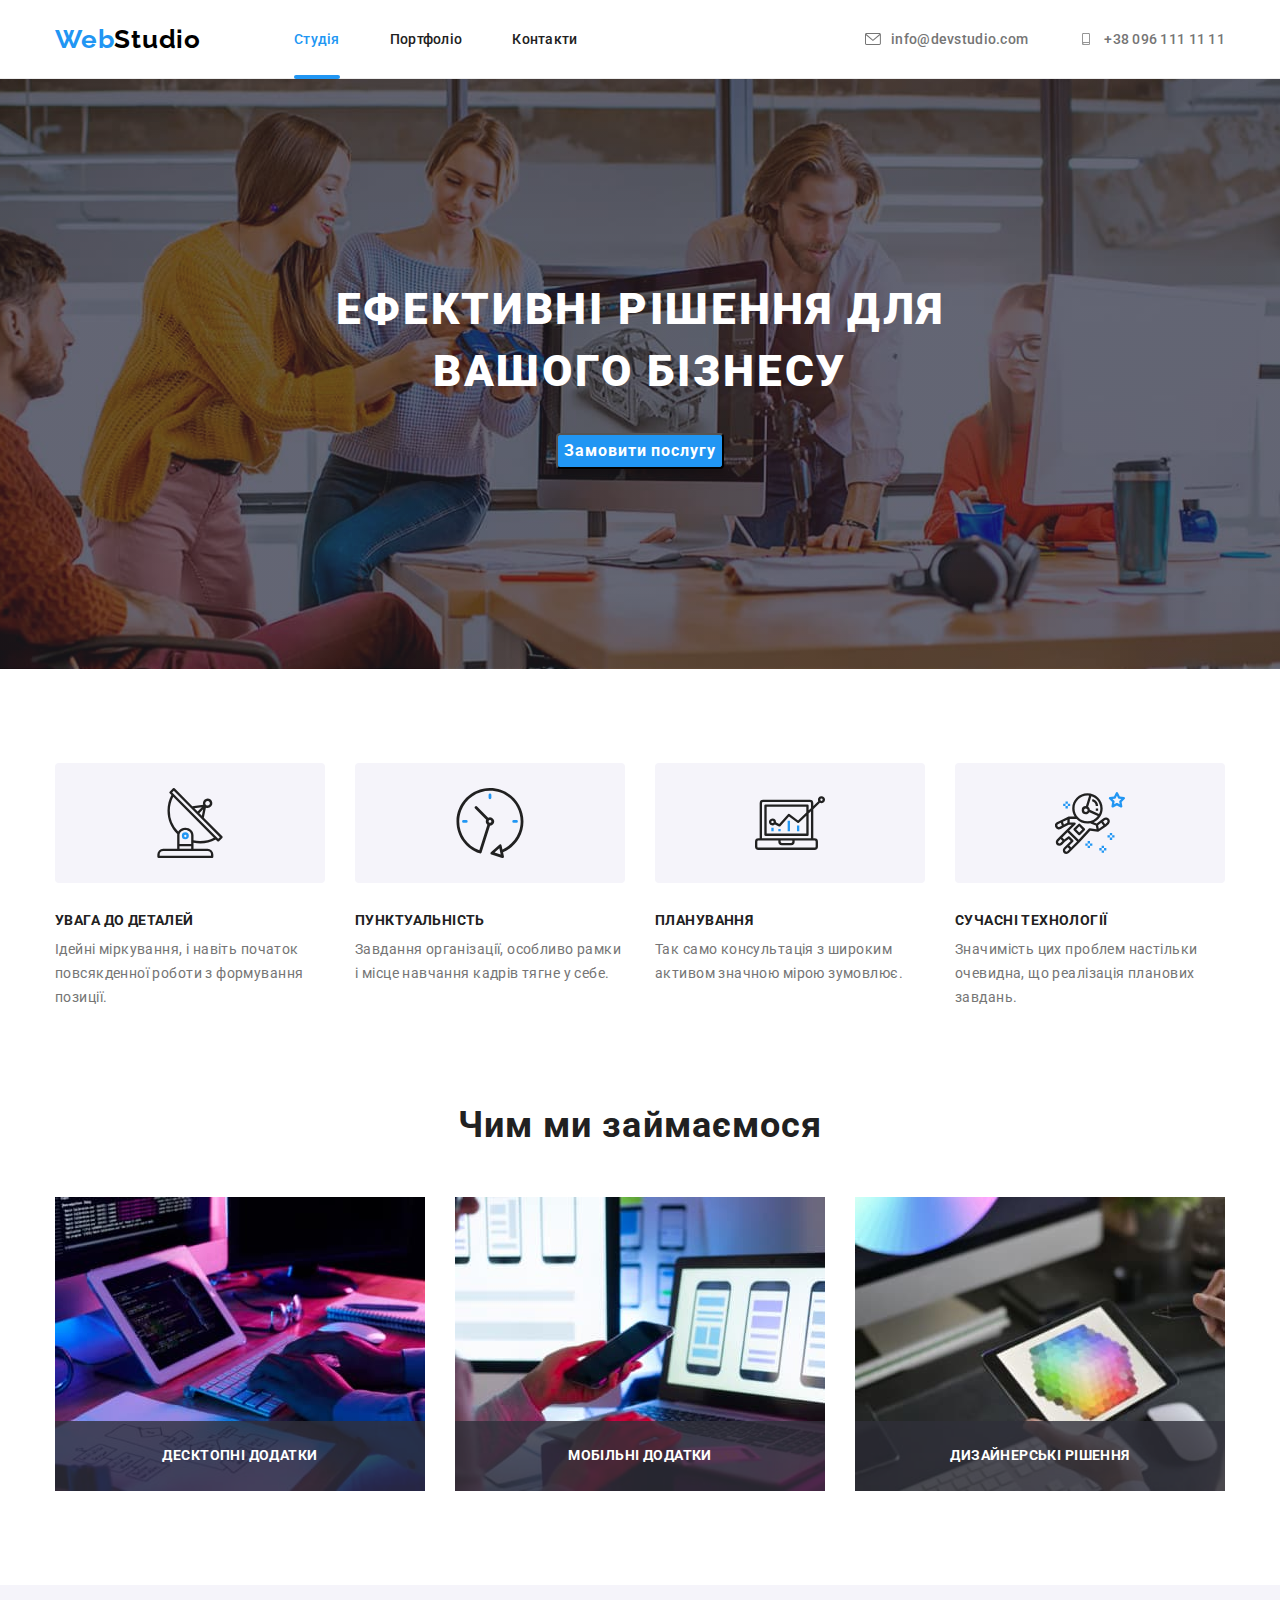
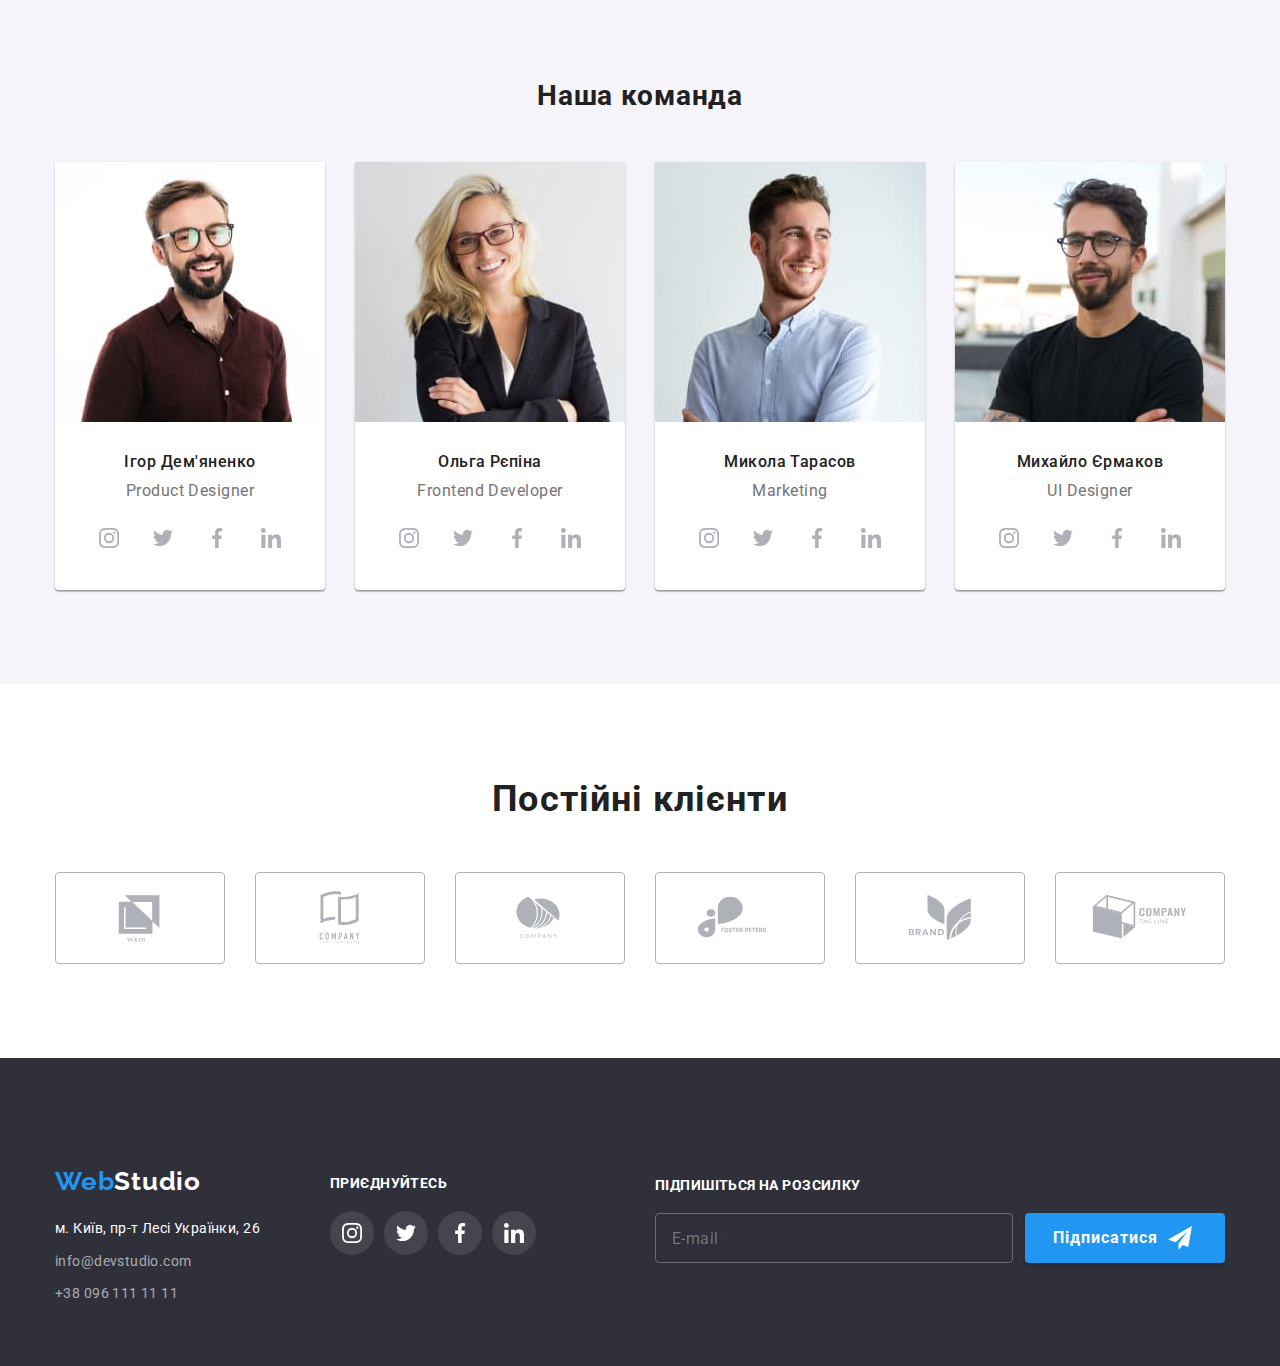
==== index.html @ 0d58b6e7 "adaptive" ====
<!DOCTYPE html>
<html lang="uk">
  <head>
    <meta charset="UTF-8" />
    <meta http-equiv="X-UA-Compatible" content="IE=edge" />
    <meta name="viewport" content="width=device-width, initial-scale=1.0" />
    <title>Document</title>
    <link
      rel="stylesheet"
      href="https://cdnjs.cloudflare.com/ajax/libs/modern-normalize/1.1.0/modern-normalize.min.css"
    />
    <link rel="stylesheet" href="./css/main.min.css" />
    <link rel="preconnect" href="https://fonts.googleapis.com" />
    <link rel="preconnect" href="https://fonts.gstatic.com" crossorigin />
    <link
      href="https://fonts.googleapis.com/css2?family=Raleway:wght@700&family=Roboto:wght@400;500;700;900&display=swap"
      rel="stylesheet"
    />
  </head>
  <body>
    <header class="header">
      <div class="header__container container">
        <nav class="header__nav">
          <a class="header__logo logo" href="./index.html"
            ><span class="logo__accent">Web</span>Studio</a
          >
          <ul class="header__list">
            <li class="header__item">
              <a class="header__link header__link--current" href="./index.html">Студія</a>
            </li>
            <li class="header__item">
              <a class="header__link" href="./portfolio.html">Портфоліо</a>
            </li>
            <li class="header__item">
              <a class="header__link" href="#">Контакти</a>
            </li>
          </ul>
        </nav>
        <ul class="header__contact contact">
          <li>
            <a class="contact__item" href="mailto:info@devstudio.com"
              ><svg class="contact__icon" width="16" height="12">
                <use href="./images/icons.svg#icon-envelope"></use></svg
              >info@devstudio.com</a
            >
          </li>
          <li>
            <a class="contact__item" href="tel:+380961111111"
              ><svg class="contact__icon" width="16" height="12">
                <use href="./images/icons.svg#icon-smartphone"></use></svg
              >+38 096 111 11 11</a
            >
          </li>
        </ul>
        <button class="header__menu js-open-menu" type="button">
          <svg class="header__icon" width="40" height="40">
            <use class="header__symbol" href="./images/icons.svg#icon-menu"></use>
          </svg>
        </button>
      </div>
    </header>
    <main>
      <section class="section hero">
        <div class="container">
          <h1 class="hero__title">Ефективні рішення для вашого бізнесу</h1>
          <button class="hero__button" data-modal-open type="button">Замовити послугу</button>
        </div>
      </section>
      <section class="section">
        <div class="container">
          <h2 class="visually-hidden">Наші переваги</h2>
          <ul class="advantages">
            <li class="advantages__item">
              <div class="card">
                <svg class="card__icon" width="70" height="70">
                  <use href="./images/icons.svg#icon-antenna"></use>
                </svg>
              </div>
              <h3 class="advantages__subtitle">Увага до деталей</h3>
              <p class="advantages__paragraph">
                Ідейні міркування, і навіть початок повсякденної роботи з формування позиції.
              </p>
            </li>
            <li class="advantages__item">
              <div class="card">
                <svg class="card__icon" width="70" height="70">
                  <use href="./images/icons.svg#icon-clock"></use>
                </svg>
              </div>
              <h3 class="advantages__subtitle">Пунктуальність</h3>
              <p class="advantages__paragraph">
                Завдання організації, особливо рамки і місце навчання кадрів тягне у себе.
              </p>
            </li>
            <li class="advantages__item">
              <div class="card">
                <svg class="card__icon" width="70" height="70">
                  <use href="./images/icons.svg#icon-diagram"></use>
                </svg>
              </div>
              <h3 class="advantages__subtitle">Планування</h3>
              <p class="advantages__paragraph">
                Так само консультація з широким активом значною мірою зумовлює.
              </p>
            </li>
            <li class="advantages__item">
              <div class="card">
                <svg class="card__icon" width="70" height="70">
                  <use href="./images/icons.svg#icon-astronaut"></use>
                </svg>
              </div>
              <h3 class="advantages__subtitle">Сучасні технології</h3>
              <p class="advantages__paragraph">
                Значимість цих проблем настільки очевидна, що реалізація планових завдань.
              </p>
            </li>
          </ul>
        </div>
      </section>
      <section class="section third">
        <div class="container">
          <h2 class="third__title">Чим ми займаємося</h2>
          <ul class="third__cards">
            <li class="third__card activity">
              <img src="./images/img(1).jpg" alt="Написання коду за комп'ютером" width="370" />
              <div class="activity__name">Десктопні додатки</div>
            </li>
            <li class="third__card activity">
              <img src="./images/img(2).jpg" alt="Розроблення мобільного додатку" width="370" />
              <div class="activity__name">Мобільні додатки</div>
            </li>
            <li class="third__card activity">
              <img src="./images/img(3).jpg" alt="Коло кольорів" width="370" />
              <div class="activity__name">Дизайнерські рішення</div>
            </li>
          </ul>
        </div>
      </section>
      <section class="section team">
        <div class="container">
          <h2 class="team__title">Наша команда</h2>
          <ul class="team__card">
            <li class="member">
              <img
                class="member__image"
                src="./images/img(4).jpg"
                alt="Ігор Дем'яненко"
                width="270"
              />
              <div class="member__box">
                <h3 class="member__subtitle">Ігор Дем'яненко</h3>
                <p class="member__paragraph">Product Designer</p>
                <ul class="member__social-list list">
                  <li class="list__box">
                    <a href="" class="list__link"
                      ><svg class="list__icon" width="20" height="20">
                        <use href="./images/icons.svg#icon-instagram"></use></svg
                    ></a>
                  </li>
                  <li class="list__box">
                    <a href="" class="list__link"
                      ><svg class="list__icon" width="20" height="20">
                        <use href="./images/icons.svg#icon-twitter"></use></svg
                    ></a>
                  </li>
                  <li class="list__box">
                    <a href="" class="list__link"
                      ><svg class="list__icon" width="20" height="20">
                        <use href="./images/icons.svg#icon-facebook"></use></svg
                    ></a>
                  </li>
                  <li class="list__box">
                    <a href="" class="list__link"
                      ><svg class="list__icon" width="20" height="20">
                        <use href="./images/icons.svg#icon-linkedin"></use></svg
                    ></a>
                  </li>
                </ul>
              </div>
            </li>
            <li class="member">
              <img class="member__image" src="./images/img(5).jpg" alt="Ольга Рєпіна" width="270" />
              <div class="member__box">
                <h3 class="member__subtitle">Ольга Рєпіна</h3>
                <p class="member__paragraph">Frontend Developer</p>
                <ul class="member__social-list list">
                  <li class="list__box">
                    <a href="" class="list__link"
                      ><svg class="list__icon" width="20" height="20">
                        <use href="./images/icons.svg#icon-instagram"></use></svg
                    ></a>
                  </li>
                  <li class="list__box">
                    <a href="" class="list__link"
                      ><svg class="list__icon" width="20" height="20">
                        <use href="./images/icons.svg#icon-twitter"></use></svg
                    ></a>
                  </li>
                  <li class="list__box">
                    <a href="" class="list__link"
                      ><svg class="list__icon" width="20" height="20">
                        <use href="./images/icons.svg#icon-facebook"></use></svg
                    ></a>
                  </li>
                  <li class="list__box">
                    <a href="" class="list__link"
                      ><svg class="list__icon" width="20" height="20">
                        <use href="./images/icons.svg#icon-linkedin"></use></svg
                    ></a>
                  </li>
                </ul>
              </div>
            </li>
            <li class="member">
              <img
                class="member__image"
                src="./images/img(6).jpg"
                alt="Микола Тарасов"
                width="270"
              />
              <div class="member__box">
                <h3 class="member__subtitle">Микола Тарасов</h3>
                <p class="member__paragraph">Marketing</p>
                <ul class="member__social-list list">
                  <li class="list__box">
                    <a href="" class="list__link"
                      ><svg class="list__icon" width="20" height="20">
                        <use href="./images/icons.svg#icon-instagram"></use></svg
                    ></a>
                  </li>
                  <li class="list__box">
                    <a href="" class="list__link"
                      ><svg class="list__icon" width="20" height="20">
                        <use href="./images/icons.svg#icon-twitter"></use></svg
                    ></a>
                  </li>
                  <li class="list__box">
                    <a href="" class="list__link"
                      ><svg class="list__icon" width="20" height="20">
                        <use href="./images/icons.svg#icon-facebook"></use></svg
                    ></a>
                  </li>
                  <li class="list__box">
                    <a href="" class="list__link"
                      ><svg class="list__icon" width="20" height="20">
                        <use href="./images/icons.svg#icon-linkedin"></use></svg
                    ></a>
                  </li>
                </ul>
              </div>
            </li>
            <li class="member">
              <img
                class="member__image"
                src="./images/img(7).jpg"
                alt="Михайло Єрмаков"
                width="270"
              />
              <div class="member__box">
                <h3 class="member__subtitle">Михайло Єрмаков</h3>
                <p class="member__paragraph">UI Designer</p>
                <ul class="member__social-list list">
                  <li class="list__box">
                    <a href="" class="list__link"
                      ><svg class="list__icon" width="20" height="20">
                        <use href="./images/icons.svg#icon-instagram"></use></svg
                    ></a>
                  </li>
                  <li class="list__box">
                    <a href="" class="list__link"
                      ><svg class="list__icon" width="20" height="20">
                        <use href="./images/icons.svg#icon-twitter"></use></svg
                    ></a>
                  </li>
                  <li class="list__box">
                    <a href="" class="list__link"
                      ><svg class="list__icon" width="20" height="20">
                        <use href="./images/icons.svg#icon-facebook"></use></svg
                    ></a>
                  </li>
                  <li class="list__box">
                    <a href="" class="list__link"
                      ><svg class="list__icon" width="20" height="20">
                        <use href="./images/icons.svg#icon-linkedin"></use></svg
                    ></a>
                  </li>
                </ul>
              </div>
            </li>
          </ul>
        </div>
      </section>
      <section class="section customers">
        <div class="container">
          <h2 class="customers__title">Постійні клієнти</h2>
          <ul class="customers__list">
            <li class="customers__box">
              <a href="" class="customers__link"
                ><svg class="customers__icon" width="106" height="60">
                  <use href="./images/icons.svg#icon-yaco"></use>
                </svg>
              </a>
            </li>
            <li class="customers__box">
              <a href="" class="customers__link"
                ><svg class="customers__icon" width="106" height="60">
                  <use href="./images/icons.svg#icon-tagline"></use>
                </svg>
              </a>
            </li>
            <li class="customers__box">
              <a href="" class="customers__link"
                ><svg class="customers__icon" width="106" height="60">
                  <use href="./images/icons.svg#icon-company"></use>
                </svg>
              </a>
            </li>
            <li class="customers__box">
              <a href="" class="customers__link"
                ><svg class="customers__icon" width="106" height="60">
                  <use href="./images/icons.svg#icon-fosterpeters"></use>
                </svg>
              </a>
            </li>
            <li class="customers__box">
              <a href="" class="customers__link"
                ><svg class="customers__icon" width="106" height="60">
                  <use href="./images/icons.svg#icon-brand"></use>
                </svg>
              </a>
            </li>
            <li class="customers__box">
              <a href="" class="customers__link"
                ><svg class="customers__icon" width="106" height="60">
                  <use href="./images/icons.svg#icon-companytagline"></use>
                </svg>
              </a>
            </li>
          </ul>
        </div>
      </section>
    </main>
    <footer class="footer">
      <div class="container footer__box">
        <div class="footer__nav-box">
          <div class="footer__address-box">
            <a class="footer__logo logo" href="./index.html"
              ><span class="logo__accent">Web</span>Studio</a
            >
            <address class="footer__address address">
              <ul class="address__card">
                <li class="address__item">
                  <a
                    class="address__link"
                    href="https://goo.gl/maps/CPtrU1FHBa2aNyZL9"
                    target="_blank"
                    rel="noopener noreferrer nofollow"
                    >м. Київ, пр-т Лесі Українки, 26</a
                  >
                </li>
                <li class="address__item">
                  <a class="address__link-contact" href="mailto:info@devstudio.com"
                    >info@devstudio.com</a
                  >
                </li>
                <li class="address__item">
                  <a class="address__link-contact" href="tel:+380961111111">+38 096 111 11 11</a>
                </li>
              </ul>
            </address>
          </div>
          <div class="footer__social-box">
            <h2 class="footer__social-title">приєднуйтесь</h2>
            <ul class="footer__social-list networks">
              <li class="networks__box">
                <a href="" class="networks__link">
                  <svg width="20" height="20">
                    <use href="./images/icons.svg#icon-instagram"></use>
                  </svg>
                </a>
              </li>
              <li class="networks__box">
                <a href="" class="networks__link">
                  <svg width="20" height="20">
                    <use href="./images/icons.svg#icon-twitter"></use>
                  </svg>
                </a>
              </li>
              <li class="networks__box">
                <a href="" class="networks__link">
                  <svg width="20" height="20">
                    <use href="./images/icons.svg#icon-facebook"></use>
                  </svg>
                </a>
              </li>
              <li class="networks__box">
                <a href="" class="networks__link">
                  <svg width="20" height="20">
                    <use href="./images/icons.svg#icon-linkedin"></use>
                  </svg>
                </a>
              </li>
            </ul>
          </div>
        </div>
        <div class="footer__e-mail-input">
          <form name="footer-form">
            <label class="footer__label" for="footer-person-email">Підпишіться на розсилку</label>

            <div class="footer__form-box">
              <input
                class="footer__input"
                id="footer-person-email"
                name="footer-person-email"
                type="email"
                placeholder="E-mail"
              />
              <div class="footer__button-box">
                <button class="footer__input-button" type="submit">
                  Підписатися
                  <svg class="footer__icon" width="24" height="24">
                    <use href="./images/icons.svg#icon-send"></use>
                  </svg>
                </button>
              </div>
            </div>
          </form>
        </div>
      </div>
    </footer>

    <div class="mobile-menu js-menu-container">
      <button class="mobile-menu__close js-close-menu" type="button">
        <svg class="mobile-menu__icon" width="40" height="40">
          <use href="./images/icons.svg#icon-close"></use>
        </svg>
      </button>
      <div class="mobile-menu__container">
        <ul class="mobile-menu__nav">
          <li href="./index.html" class="mobile-menu__list">Студія</li>
          <li href="./portfolio.html" class="mobile-menu__list">Портфоліо</li>
          <li href="#" class="mobile-menu__list">Контакти</li>
        </ul>
        <ul class="mobile-menu__contact">
          <li class="mobile-menu__item">
            <a class="mobile-menu__tel" href="tel:+380961111111">+38 096 111 11 11</a>
          </li>
          <li class="mobile-menu__item">
            <a class="mobile-menu__mail" href="mailto:info@devstudio.com">info@devstudio.com</a>
          </li>
        </ul>
        <ul class="mobile-menu__networks">
          <li>
            <a href="" class="mobile-menu__link">Instagram</a>
          </li>
          <span class="mobile-menu__token">|</span>
          <li>
            <a href="" class="mobile-menu__link">Twitter</a>
          </li>
          <span class="mobile-menu__token">|</span>
          <li>
            <a href="" class="mobile-menu__link">Facebook</a>
          </li>
          <span class="mobile-menu__token">|</span>
          <li>
            <a href="" class="mobile-menu__link">LinkedIn</a>
          </li>
        </ul>
      </div>
    </div>

    <!-- <div class="backdrop is-hidden" data-modal>
      <div class="backdrop__modal modal">
        <button type="button" class="close" data-modal-close>
          <svg class="close__icon" width="18" height="18">
            <use href="./images/icons.svg#icon-close-black"></use>
          </svg>
        </button>
        <h2 class="modal__title">Залиште свої дані, ми вам передзвонимо</h2>
        <form name="contact-form">
          <label class="modal__label" for="person-name">Ім'я</label>
          <div class="modal__control">
            <input class="modal__input" id="person-name" name="person-name" type="text" />
            <svg class="modal__icon" width="18" height="18">
              <use href="./images/icons.svg#icon-person"></use>
            </svg>
          </div>

          <label class="modal__label" for="person-phone">Телефон</label>
          <div class="modal__control">
            <input class="modal__input" id="person-phone" name="person-phone" type="tel" />
            <svg class="modal__icon" width="18" height="18">
              <use href="./images/icons.svg#icon-phone"></use>
            </svg>
          </div>

          <label class="modal__label" for="person-email">Пошта</label>
          <div class="modal__control">
            <input class="modal__input" id="person-email" name="person-email" type="email" />
            <svg class="modal__icon" width="18" height="18">
              <use href="./images/icons.svg#icon-email"></use>
            </svg>
          </div>

          <label class="modal__label" for="person-comment">Коментар</label>
          <textarea
            class="modal__textarea"
            id="person-comment"
            name="person-comment"
            placeholder="Введіть текст"
          ></textarea>

          <div class="checkbox">
            <input
              class="checkbox__input visually-hidden"
              id="terms-checkbox"
              type="checkbox"
              name="terms-checkbox"
            />
            <svg class="checkbox__icon" width="16" height="15">
              <use href="./images/icons.svg#icon-icon-check"></use>
            </svg>
          </div>
          <label class="modal__label" for="terms-checkbox">
            Погоджуюся з розсилкою та приймаю
            <a class="modal__link" href="#">Умови договору</a>
          </label>
          <button class="modal__button" type="submit">Відправити</button>
        </form>
      </div>
    </div> -->

    <script src="./js/mobile-menu.js"></script>
    <script src="./js/modal.js"></script>
  </body>
</html>
---- css/main.min.css ----
:root{--color-brend:#2f303a;--color-accent:#2196f3;--color-background:#ffffff;--text-color:#212121;--text-color-optional:#757575;--social-icon-color: #afb1b8;--black-color: #000000;--color-hover: #188ce8;--color-background-color: #f5f4fa;--color-overlay:#eeeeee;--color-background-hero: #c4c4c4;--color-border: #afb1b8;--timing-duration: 250ms;--logo-font-family: @font-face { font-family: "Raleway"; font-style: normal; font-weight: 700; src: url("../fonts/raleway-v28-latin-700.eot"); /* IE9 Compat Modes */ src: local(""), url("../fonts/raleway-v28-latin-700.eot?#iefix") format("embedded-opentype"), url("../fonts/raleway-v28-latin-700.woff2") format("woff2"), url("../fonts/raleway-v28-latin-700.woff") format("woff"), url("../fonts/raleway-v28-latin-700.ttf") format("truetype"), url("../fonts/raleway-v28-latin-700.svg#Raleway") format("svg"); /* Legacy iOS */ };--second-font-family: @font-face { font-family: "Roboto"; font-style: normal; font-weight: 400; src: url("../fonts/roboto-v30-latin_cyrillic-regular.eot"); /* IE9 Compat Modes */ src: local(""), url("../fonts/roboto-v30-latin_cyrillic-regular.eot?#iefix") format("embedded-opentype"), url("../fonts/roboto-v30-latin_cyrillic-regular.woff2") format("woff2"), url("../fonts/roboto-v30-latin_cyrillic-regular.woff") format("woff"), url("../fonts/roboto-v30-latin_cyrillic-regular.ttf") format("truetype"), url("../fonts/roboto-v30-latin_cyrillic-regular.svg#Roboto") format("svg"); /* Legacy iOS */ };--main-font-family: @font-face { font-family: "Roboto"; font-style: normal; font-weight: 500; src: url("../fonts/roboto-v30-latin_cyrillic-500.eot"); /* IE9 Compat Modes */ src: local(""), url("../fonts/roboto-v30-latin_cyrillic-500.eot?#iefix") format("embedded-opentype"), url("../fonts/roboto-v30-latin_cyrillic-500.woff2") format("woff2"), url("../fonts/roboto-v30-latin_cyrillic-500.woff") format("woff"), url("../fonts/roboto-v30-latin_cyrillic-500.ttf") format("truetype"), url("../fonts/roboto-v30-latin_cyrillic-500.svg#Roboto") format("svg"); /* Legacy iOS */ };--title-font-family: @font-face { font-family: "Roboto"; font-style: normal; font-weight: 700; src: url("../fonts/roboto-v30-latin_cyrillic-700.eot"); /* IE9 Compat Modes */ src: local(""), url("../fonts/roboto-v30-latin_cyrillic-700.eot?#iefix") format("embedded-opentype"), url("../fonts/roboto-v30-latin_cyrillic-700.woff2") format("woff2"), url("../fonts/roboto-v30-latin_cyrillic-700.woff") format("woff"), url("../fonts/roboto-v30-latin_cyrillic-700.ttf") format("truetype"), url("../fonts/roboto-v30-latin_cyrillic-700.svg#Roboto") format("svg"); /* Legacy iOS */ };--hero-font-family: @font-face { font-family: "Roboto"; font-style: normal; font-weight: 900; src: url("../fonts/roboto-v30-latin_cyrillic-900.eot"); /* IE9 Compat Modes */ src: local(""), url("../fonts/roboto-v30-latin_cyrillic-900.eot?#iefix") format("embedded-opentype"), url("../fonts/roboto-v30-latin_cyrillic-900.woff2") format("woff2"), url("../fonts/roboto-v30-latin_cyrillic-900.woff") format("woff"), url("../fonts/roboto-v30-latin_cyrillic-900.ttf") format("truetype"), url("../fonts/roboto-v30-latin_cyrillic-900.svg#Roboto") format("svg"); /* Legacy iOS */ }}body{background-color:var(--color-background);font-family:"Roboto",sans-serif;color:var(--text-color)}@media screen and (max-width: 1199px){body{margin:0}}h1,h2,h3,h4,h5,h6,p,ul{margin:0}img{display:block;width:100%;height:auto}.section{padding-top:60px;padding-bottom:60px}@media screen and (min-width: 1200px){.section{padding-top:94px;padding-bottom:94px}}ul{list-style:none}.visually-hidden{position:absolute;white-space:nowrap;width:1px;height:1px;overflow:hidden;border:0;padding:0;clip:rect(0 0 0 0);-webkit-clip-path:inset(50%);clip-path:inset(50%);margin:-1px}.activity{position:relative}.activity__name{position:absolute;font-weight:700;font-size:14px;line-height:1.14;text-align:center;letter-spacing:.03em;text-transform:uppercase;color:var(--color-background);background:rgba(47,48,58,.8);height:70px;width:100%;bottom:0;padding:27px 95px}.address{text-decoration:none}@media screen and (max-width: 1199px){.address{display:-webkit-box;display:-ms-flexbox;display:flex;-webkit-box-pack:center;-ms-flex-pack:center;justify-content:center}}.address__card{padding-left:0;margin-top:0;margin-bottom:0}@media screen and (max-width: 1199px){.address__item{display:-webkit-box;display:-ms-flexbox;display:flex;-webkit-box-pack:center;-ms-flex-pack:center;justify-content:center}}.address__item:not(:last-child){margin-bottom:9px}.address__link{text-decoration:none;font-style:normal;color:var(--color-background);font-weight:400;font-size:14px;line-height:1.7;letter-spacing:.03em;-webkit-transition:color var(--timing-duration) cubic-bezier(0.4, 0, 0.2, 1);transition:color var(--timing-duration) cubic-bezier(0.4, 0, 0.2, 1)}.address__link:hover{color:var(--color-accent)}.address__link:focus{color:var(--color-accent)}.address__link-contact{text-decoration:none;font-style:normal;font-weight:400;font-size:14px;line-height:1.7;letter-spacing:.03em;color:rgba(255,255,255,.6);-webkit-transition:color var(--timing-duration) cubic-bezier(0.4, 0, 0.2, 1);transition:color var(--timing-duration) cubic-bezier(0.4, 0, 0.2, 1)}.address__link-contact:hover{color:var(--color-accent)}.address__link-contact:focus{color:var(--color-accent)}.card{display:-webkit-box;display:-ms-flexbox;display:flex;-webkit-box-align:center;-ms-flex-align:center;align-items:center;-webkit-box-pack:center;-ms-flex-pack:center;justify-content:center;background:var(--color-background-color);border-radius:4px;height:120px;margin-bottom:30px}.advantages{margin:0;display:block;padding:0;list-style:none;gap:30px}@media screen and (min-width: 768px){.advantages{display:-webkit-box;display:-ms-flexbox;display:flex;-ms-flex-wrap:wrap;flex-wrap:wrap;-webkit-box-pack:center;-ms-flex-pack:center;justify-content:center}}.advantages__item{max-width:450px}@media screen and (max-width: 767px){.advantages__item:not(:last-child){margin-bottom:30px}}@media screen and (min-width: 768px){.advantages__item{max-width:354px}}@media screen and (min-width: 1200px){.advantages__item{width:270px}}.advantages__subtitle{font-weight:700;font-size:14px;line-height:1.1;letter-spacing:.03em;text-transform:uppercase}@media screen and (max-width: 767px){.advantages__subtitle{text-align:center}}.advantages__paragraph{font-weight:400;font-size:14px;line-height:1.7;letter-spacing:.03em;color:var(--text-color-optional);margin-top:10px;margin-bottom:0}.backdrop{background:rgba(0,0,0,.2);position:fixed;left:0px;top:0px;width:100%;height:100%;z-index:1;-webkit-transition:opacity var(--timing-duration) cubic-bezier(0.4, 0, 0.2, 1),visibility var(--timing-duration) cubic-bezier(0.4, 0, 0.2, 1);transition:opacity var(--timing-duration) cubic-bezier(0.4, 0, 0.2, 1),visibility var(--timing-duration) cubic-bezier(0.4, 0, 0.2, 1)}.backdrop__modal{top:50%;left:50%;-webkit-transform:translate(-50%, -50%);transform:translate(-50%, -50%)}.checkbox{position:absolute;left:52px;top:458px}.checkbox__input{-webkit-appearance:none;-moz-appearance:none;appearance:none;-webkit-transition:border-color var(--timing-duration) cubic-bezier(0.4, 0, 0.2, 1);transition:border-color var(--timing-duration) cubic-bezier(0.4, 0, 0.2, 1)}.checkbox__icon{border:2px solid var(--text-color);border-radius:1px;-webkit-transition:background-color var(--timing-duration) cubic-bezier(0.4, 0, 0.2, 1),border-color var(--timing-duration) cubic-bezier(0.4, 0, 0.2, 1);transition:background-color var(--timing-duration) cubic-bezier(0.4, 0, 0.2, 1),border-color var(--timing-duration) cubic-bezier(0.4, 0, 0.2, 1)}.checkbox__input:checked+.checkbox__icon{background-color:var(--color-accent);border:none}.checkbox:focus-within.checkbox__icon{border-color:var(--color-accent)}.close{position:absolute;width:30px;height:30px;top:8px;right:8px;background-color:var(--color-background);border:1px solid rgba(0,0,0,.1);border-radius:50%;padding:0;display:-webkit-box;display:-ms-flexbox;display:flex;-webkit-box-pack:center;-ms-flex-pack:center;justify-content:center;-webkit-box-align:center;-ms-flex-align:center;align-items:center;cursor:pointer;fill:var(--black-color)}.close__icon{-webkit-transition:fill var(--timing-duration) cubic-bezier(0.4, 0, 0.2, 1);transition:fill var(--timing-duration) cubic-bezier(0.4, 0, 0.2, 1)}.close:hover .close__icon{fill:var(--color-accent)}.close:focus .close__icon{fill:var(--color-accent)}.contact{list-style:none;font-weight:500;font-size:14px;line-height:1.1;letter-spacing:.02em;display:none;-ms-flex-wrap:wrap;flex-wrap:wrap;-webkit-box-align:center;-ms-flex-align:center;align-items:center;padding:0}@media screen and (min-width: 768px){.contact{display:-webkit-box;display:-ms-flexbox;display:flex}}.contact__item{text-decoration:none;color:var(--text-color-optional);display:-webkit-box;display:-ms-flexbox;display:flex;-webkit-box-align:center;-ms-flex-align:center;align-items:center;-webkit-box-pack:center;-ms-flex-pack:center;justify-content:center;-webkit-transition:color var(--timing-duration) cubic-bezier(0.4, 0, 0.2, 1);transition:color var(--timing-duration) cubic-bezier(0.4, 0, 0.2, 1)}.contact__item:hover{color:var(--color-accent)}.contact__item:focus{color:var(--color-accent)}@media screen and (min-width: 768px){.contact__item{padding:5px 0}}.contact__icon{fill:currentColor;margin-right:10px}.container{padding-left:15px;padding-right:15px}@media screen and (min-width: 480px){.container{width:480px;margin-left:auto;margin-right:auto}}@media screen and (min-width: 768px){.container{width:768px}}@media screen and (min-width: 1200px){.container{width:1200px}}.customers__title{font-weight:700;font-size:36px;line-height:1.2;letter-spacing:.03em;text-align:center;margin-bottom:50px}@media screen and (min-width: 768px)and (max-width: 1199px){.customers__title{font-size:36px;line-height:1.2;margin-bottom:30px}}.customers__list{display:-webkit-box;display:-ms-flexbox;display:flex;-webkit-box-pack:center;-ms-flex-pack:center;justify-content:center;-ms-flex-wrap:wrap;flex-wrap:wrap;gap:30px;padding:0;margin:0}@media screen and (min-width: 768px){.customers__list{display:-webkit-box;display:-ms-flexbox;display:flex;-ms-flex-wrap:wrap;flex-wrap:wrap;-webkit-box-pack:center;-ms-flex-pack:center;justify-content:center}}@media screen and (min-width: 1200px){.customers__list{-ms-flex-wrap:nowrap;flex-wrap:nowrap}}.customers__box{-ms-flex-preferred-size:calc((100% - 30px)/2);flex-basis:calc((100% - 30px)/2);height:92px}@media screen and (min-width: 768px){.customers__box{-ms-flex-preferred-size:calc((100% - 60px)/3);flex-basis:calc((100% - 60px)/3)}}@media screen and (min-width: 1200px){.customers__box{-ms-flex-preferred-size:calc((100% - 150px)/6);flex-basis:calc((100% - 150px)/6)}}.customers__link{width:100%;height:100%;display:-webkit-box;display:-ms-flexbox;display:flex;-webkit-box-align:center;-ms-flex-align:center;align-items:center;-webkit-box-pack:center;-ms-flex-pack:center;justify-content:center;border:1px solid var(--color-border);border-radius:4px;fill:var(--social-icon-color);-webkit-transition:border-color var(--timing-duration) cubic-bezier(0.4, 0, 0.2, 1);transition:border-color var(--timing-duration) cubic-bezier(0.4, 0, 0.2, 1)}.customers__link:hover{border-color:var(--color-accent)}.customers__link:focus{border-color:var(--color-accent)}.customers__icon{-webkit-transition:fill var(--timing-duration) cubic-bezier(0.4, 0, 0.2, 1);transition:fill var(--timing-duration) cubic-bezier(0.4, 0, 0.2, 1)}.customers__link:hover .customers__icon{fill:var(--color-accent)}.customers__link:focus .customers__icon{fill:var(--color-accent)}.footer{position:absolute;width:100%;background-color:var(--color-brend);padding-top:60px;padding-bottom:60px}.footer__box{display:block;-webkit-box-align:baseline;-ms-flex-align:baseline;align-items:baseline}@media screen and (min-width: 1200px){.footer__box{display:-webkit-box;display:-ms-flexbox;display:flex}}@media screen and (min-width: 768px){.footer__nav-box{display:-webkit-box;display:-ms-flexbox;display:flex}}@media screen and (min-width: 768px)and (max-width: 1199px){.footer__address-box{margin-left:76px}}.footer__logo{font-family:"Raleway",sans-serif;color:var(--color-background);font-weight:700;font-size:26px;line-height:1.2;letter-spacing:.03em;text-decoration:none}.footer__address{margin-top:20px}.footer__social-box{margin-top:60px}@media screen and (min-width: 768px)and (max-width: 1199px){.footer__social-box{margin-top:30px;margin-left:165px}}@media screen and (min-width: 1200px){.footer__social-box{margin-left:70px;margin-top:10px}}.footer__social-title{display:-webkit-box;display:-ms-flexbox;display:flex;-webkit-box-pack:center;-ms-flex-pack:center;justify-content:center;font-weight:700;font-size:14px;line-height:1.1;letter-spacing:.03em;text-transform:uppercase;color:var(--color-background);margin-bottom:20px}@media screen and (min-width: 1200px){.footer__social-title{display:block}}.footer__social-list{gap:10px;margin:0}@media screen and (max-width: 1199px){.footer__social-list{display:-webkit-box;display:-ms-flexbox;display:flex;-webkit-box-pack:center;-ms-flex-pack:center;justify-content:center}}.footer__e-mail-input{display:-webkit-box;display:-ms-flexbox;display:flex;margin-left:auto;margin-top:60px}@media screen and (max-width: 1199px){.footer__e-mail-input{-webkit-box-pack:center;-ms-flex-pack:center;justify-content:center}}.footer__label{display:-webkit-box;display:-ms-flexbox;display:flex;font-weight:700;font-size:14px;line-height:1.14;letter-spacing:.03em;text-transform:uppercase;color:var(--color-background)}@media screen and (max-width: 1199px){.footer__label{-webkit-box-pack:center;-ms-flex-pack:center;justify-content:center}}.footer__form-box{display:-webkit-box;display:-ms-flexbox;display:flex;margin-top:20px}@media screen and (max-width: 1199px){.footer__form-box{-webkit-box-pack:center;-ms-flex-pack:center;justify-content:center;-ms-flex-wrap:wrap;flex-wrap:wrap}}.footer__input{-webkit-box-sizing:border-box;box-sizing:border-box;width:100%;height:50px;border:1px solid rgba(255,255,255,.3);-webkit-filter:drop-shadow(0px 4px 4px rgba(0, 0, 0, 0.15));filter:drop-shadow(0px 4px 4px rgba(0, 0, 0, 0.15));border-radius:4px;font-weight:400;font-size:16px;line-height:1.25;outline:none;padding:15px 0 15px 16px;letter-spacing:.03em;color:rgba(255,255,255,.6);display:-webkit-box;display:-ms-flexbox;display:flex;-webkit-box-align:center;-ms-flex-align:center;align-items:center;background-color:rgba(0,0,0,0);margin-right:12px}@media screen and (min-width: 1200px){.footer__input{width:358px}}@media screen and (max-width: 1199px){.footer__button-box{display:-webkit-box;display:-ms-flexbox;display:flex;-webkit-box-pack:center;-ms-flex-pack:center;justify-content:center;margin-top:20px}}.footer__input-button{width:200px;height:50px;background:var(--color-accent);-webkit-box-shadow:0px 4px 4px rgba(0,0,0,.15);box-shadow:0px 4px 4px rgba(0,0,0,.15);border-radius:4px;outline:none;border:none;padding:10px 28px;font-weight:700;font-size:16px;line-height:1.88;display:-webkit-box;display:-ms-flexbox;display:flex;-webkit-box-align:center;-ms-flex-align:center;align-items:center;text-align:center;letter-spacing:.06em;color:var(--color-background)}.footer__icon{fill:var(--color-background);margin-left:10px}.header{background-color:var(--color-background);border-bottom:1px solid #ececec}.header__container{display:-webkit-box;display:-ms-flexbox;display:flex;margin-left:0}@media screen and (min-width: 768px){.header__container{margin:0}}@media screen and (min-width: 1200px){.header__container{margin:0;margin-left:auto;margin-right:auto}}.header__nav{-ms-flex-wrap:wrap;flex-wrap:wrap;display:-webkit-box;display:-ms-flexbox;display:flex;-webkit-box-align:center;-ms-flex-align:center;align-items:center;margin-bottom:-1px}.header__logo{margin-right:93px;margin-left:0;color:var(--black-color)}.header__menu{position:absolute;top:10px;right:10px;border:none;padding:0;width:40px;height:40px}@media screen and (min-width: 768px){.header__menu{display:none}}.header__icon{background-color:var(--color-background);fill:var(--text-color);-webkit-transition:fill var(--timing-duration) cubic-bezier(0.4, 0, 0.2, 1);transition:fill var(--timing-duration) cubic-bezier(0.4, 0, 0.2, 1)}.header__icon:hover{fill:var(--color-accent)}.header__list{list-style:none;font-weight:500;font-size:14px;line-height:1.1;letter-spacing:.02em;display:none;-ms-flex-wrap:wrap;flex-wrap:wrap;margin-top:0;margin-bottom:0;gap:50px}@media screen and (min-width: 768px){.header__list{display:-webkit-box;display:-ms-flexbox;display:flex}}@media screen and (min-width: 1200px){.header__list{padding:0}}.header__link{text-decoration:none;color:var(--text-color);-webkit-transition:color var(--timing-duration) cubic-bezier(0.4, 0, 0.2, 1);transition:color var(--timing-duration) cubic-bezier(0.4, 0, 0.2, 1);padding-top:32px;padding-bottom:32px;display:block}.header__link:hover{color:var(--color-accent)}.header__link:focus{color:var(--color-accent)}.header__link--current{text-decoration:none;color:var(--color-accent);height:48px}.header__link--current::after{content:"";display:block;width:100%;height:4px;background-color:currentColor;border-radius:2px;margin-top:37px}@media screen and (min-width: 1200px){.header__link--current::after{margin-top:28px}}.header__contact{margin-left:auto;margin-top:0;margin-bottom:0;gap:50px}@media screen and (min-width: 768px){.header__contact{display:inline-block;margin-top:21px;margin-bottom:21px}}@media screen and (min-width: 1200px){.header__contact{display:-webkit-box;display:-ms-flexbox;display:flex}}.hero{background-color:var(--color-brend);text-align:center;letter-spacing:.06em;text-transform:uppercase;padding-top:118px;padding-bottom:118px;background-color:var(--color-background-hero);background-image:-webkit-gradient(linear, left top, right top, from(rgba(47, 48, 58, 0.4)), to(rgba(47, 48, 58, 0.4))),url(../images/img\(21\).jpg);background-image:linear-gradient(to right, rgba(47, 48, 58, 0.4), rgba(47, 48, 58, 0.4)),url(../images/img\(21\).jpg);background-repeat:no-repeat;background-size:1600px;background-position:center;margin:auto}@media screen and (min-width: 1200px){.hero{padding-top:200px;padding-bottom:200px}}.hero__title{text-transform:uppercase;font-weight:900;font-size:26px;line-height:1.61;color:var(--color-background);text-align:center;letter-spacing:.06em;max-width:360px;margin:0 auto 30px}@media screen and (min-width: 1200px){.hero__title{font-size:44px;line-height:1.4;max-width:696px}}.hero__button{background-color:var(--color-accent);font-weight:700;font-size:16px;line-height:1.9;color:var(--color-background);cursor:pointer;letter-spacing:.06em;-webkit-box-shadow:0px 4px 4px rgba(0,0,0,.15);box-shadow:0px 4px 4px rgba(0,0,0,.15);border-radius:4px;-webkit-box-align:center;-ms-flex-align:center;align-items:center;text-align:center;-webkit-transition:background-color var(--timing-duration) cubic-bezier(0.4, 0, 0.2, 1);transition:background-color var(--timing-duration) cubic-bezier(0.4, 0, 0.2, 1)}.hero__button:active{background-color:var(--color-hover)}.is-hidden{opacity:0;visibility:hidden;pointer-events:none}.logo{font-family:"Raleway",sans-serif;font-weight:700;font-size:24px;line-height:1.16;letter-spacing:.03em;text-decoration:none;display:-webkit-box;display:-ms-flexbox;display:flex;-ms-flex-wrap:wrap;flex-wrap:wrap}@media screen and (max-width: 768px){.logo{font-size:24px;line-height:1.16;margin:16px 0 16px 15px}}@media screen and (min-width: 768px){.logo{font-size:26px;line-height:1.2}}@media screen and (max-width: 1199px){.logo{-webkit-box-pack:center;-ms-flex-pack:center;justify-content:center}}.logo__accent{color:var(--color-accent)}.member{-webkit-box-shadow:0px 1px 3px rgba(0,0,0,.12),0px 1px 1px rgba(0,0,0,.14),0px 2px 1px rgba(0,0,0,.2);box-shadow:0px 1px 3px rgba(0,0,0,.12),0px 1px 1px rgba(0,0,0,.14),0px 2px 1px rgba(0,0,0,.2);border-radius:0px 0px 4px 4px;background-color:var(--color-background)}@media screen and (max-width: 767px){.member{margin-bottom:30px}}.member__image{border-radius:0px}@media screen and (min-width: 768px)and (max-width: 1199px){.member__image{width:354px}}.member__box{padding:30px 5px}.member__subtitle{font-weight:500;font-size:16px;line-height:1.2;letter-spacing:.03em;margin-bottom:10px;text-align:center}.member__paragraph{font-weight:400;font-size:16px;line-height:1.2;color:var(--text-color-optional);letter-spacing:.03em;margin-top:0;margin-bottom:0;text-align:center}.member__social-list{gap:10px;margin-top:16px}.mobile-menu{position:fixed;left:0;top:0;display:none;width:100%;height:100%;background-color:var(--color-background);padding:48px 40px}.mobile-menu.is-open{display:block}.mobile-menu__close{position:absolute;top:10px;right:10px;border:none;padding:0;width:40px;height:40px}.mobile-menu__icon{background-color:var(--color-background);fill:var(--text-color);-webkit-transition:fill var(--timing-duration) cubic-bezier(0.4, 0, 0.2, 1);transition:fill var(--timing-duration) cubic-bezier(0.4, 0, 0.2, 1)}.mobile-menu__icon:hover{fill:var(--color-accent)}.mobile-menu__nav{padding:0;margin-bottom:306px}.mobile-menu__list{font-weight:500;font-size:40px;line-height:1.17;letter-spacing:.02em;color:var(--text-color);margin-bottom:32px}.mobile-menu__list:hover{color:var(--color-accent)}.mobile-menu__contact{padding:0}.mobile-menu__item{margin-bottom:32px}.mobile-menu__tel{font-weight:500;font-size:34px;line-height:1.18;letter-spacing:.02em;text-decoration:none;color:var(--color-accent)}.mobile-menu__mail{font-weight:500;font-size:24px;line-height:1.16;letter-spacing:.02em;text-decoration:none;color:var(--text-color-optional)}.mobile-menu__networks{display:-webkit-box;display:-ms-flexbox;display:flex;-ms-flex-wrap:wrap;flex-wrap:wrap;padding:0;margin-top:64px}.mobile-menu__link{text-decoration:none;font-weight:500;font-size:18px;line-height:1.2;letter-spacing:.02em;color:var(--color-accent)}.mobile-menu__token{color:rgba(33,33,33,.2);margin:0 10px}.modal{position:absolute;width:528px;max-height:581px;height:100%;background-color:var(--color-background);-webkit-box-shadow:0px 1px 3px rgba(0,0,0,.12),0px 1px 1px rgba(0,0,0,.14),0px 2px 1px rgba(0,0,0,.2);box-shadow:0px 1px 3px rgba(0,0,0,.12),0px 1px 1px rgba(0,0,0,.14),0px 2px 1px rgba(0,0,0,.2);border-radius:4px;padding:40px}.modal__title{font-style:normal;font-weight:700;font-size:20px;line-height:1.15;text-align:center;letter-spacing:.03em;margin-top:2px;margin-bottom:12px}.modal__label{display:block;font-weight:400;font-size:12px;line-height:1.16;letter-spacing:.01em;color:var(--text-color-optional);margin-bottom:4px}.modal__control{position:relative;margin-bottom:10px}.modal__input{display:-webkit-box;display:-ms-flexbox;display:flex;width:100%;margin-bottom:10px;border:1px solid rgba(33,33,33,.2);border-radius:4px;outline:none;padding:12px 12px 12px 32px;-webkit-transition:border-color var(--timing-duration) cubic-bezier(0.4, 0, 0.2, 1);transition:border-color var(--timing-duration) cubic-bezier(0.4, 0, 0.2, 1)}.modal__input:focus{border-color:var(--color-accent)}.modal__icon{position:absolute;top:50%;left:12px;-webkit-transform:translateY(-50%);transform:translateY(-50%);fill:currentcolor;-webkit-transition:fill var(--timing-duration) cubic-bezier(0.4, 0, 0.2, 1);transition:fill var(--timing-duration) cubic-bezier(0.4, 0, 0.2, 1)}.modal__textarea{width:100%;height:120px;padding:12px 16px;font-weight:400;font-size:12px;line-height:1.16;letter-spacing:.01em;border:1px solid rgba(33,33,33,.2);border-radius:4px;color:rgba(117,117,117,.5);resize:none;margin-bottom:20px;outline:none;-webkit-transition:border-color var(--timing-duration) cubic-bezier(0.4, 0, 0.2, 1);transition:border-color var(--timing-duration) cubic-bezier(0.4, 0, 0.2, 1)}.modal__textarea:focus{border-color:var(--color-accent)}.modal__label{position:relative;padding-left:28px;font-weight:400;font-size:14px;line-height:1.7;letter-spacing:.03em;color:var(--text-color-optional);left:8px}.modal__link{color:var(--color-accent)}.modal__button{width:200px;height:50px;margin:10px auto 0 auto;background:var(--color-accent);-webkit-box-shadow:0px 4px 4px rgba(0,0,0,.15);box-shadow:0px 4px 4px rgba(0,0,0,.15);border-radius:4px;border:none;font-weight:700;font-size:16px;line-height:1.88;letter-spacing:.06em;padding:0;display:-webkit-box;display:-ms-flexbox;display:flex;-webkit-box-align:center;-ms-flex-align:center;align-items:center;text-align:center;-webkit-box-pack:center;-ms-flex-pack:center;justify-content:center;color:var(--color-background);-webkit-transition:background-color var(--timing-duration) cubic-bezier(0.4, 0, 0.2, 1);transition:background-color var(--timing-duration) cubic-bezier(0.4, 0, 0.2, 1)}.modal__button:hover{background-color:var(--color-hover)}.modal__control:focus-within .modal__icon{fill:var(--color-accent)}.team{background-color:var(--color-background-color);display:-webkit-box;display:-ms-flexbox;display:flex}.team__title{font-weight:700;font-size:28px;line-height:1.18;letter-spacing:.03em;text-align:center;margin-bottom:50px}@media screen and (min-width: 768px)and (max-width: 1199px){.team__title{font-size:36px;line-height:1.2;margin-bottom:30px}}.team__card{margin:0;display:block;padding:0;list-style:none;gap:30px}@media screen and (min-width: 768px){.team__card{display:-webkit-box;display:-ms-flexbox;display:flex;-ms-flex-wrap:wrap;flex-wrap:wrap;-webkit-box-pack:center;-ms-flex-pack:center;justify-content:center}}@media screen and (min-width: 1200px){.team__card{-ms-flex-wrap:nowrap;flex-wrap:nowrap}}.overlay__link{display:block;text-decoration:none;-webkit-transition:-webkit-box-shadow var(--timing-duration) cubic-bezier(0.4, 0, 0.2, 1);transition:-webkit-box-shadow var(--timing-duration) cubic-bezier(0.4, 0, 0.2, 1);transition:box-shadow var(--timing-duration) cubic-bezier(0.4, 0, 0.2, 1);transition:box-shadow var(--timing-duration) cubic-bezier(0.4, 0, 0.2, 1), -webkit-box-shadow var(--timing-duration) cubic-bezier(0.4, 0, 0.2, 1)}.overlay__link:hover{-webkit-box-shadow:0px 1px 1px rgba(0,0,0,.12),0px 4px 4px rgba(0,0,0,.06),1px 4px 6px rgba(0,0,0,.16);box-shadow:0px 1px 1px rgba(0,0,0,.12),0px 4px 4px rgba(0,0,0,.06),1px 4px 6px rgba(0,0,0,.16)}.overlay__link:focus{-webkit-box-shadow:0px 1px 1px rgba(0,0,0,.12),0px 4px 4px rgba(0,0,0,.06),1px 4px 6px rgba(0,0,0,.16);box-shadow:0px 1px 1px rgba(0,0,0,.12),0px 4px 4px rgba(0,0,0,.06),1px 4px 6px rgba(0,0,0,.16)}.overlay__image-card{position:relative;overflow:hidden}.overlay__description{position:absolute;top:0;left:0;width:100%;height:100%;padding:63px 24px;background:rgba(33,150,243,.9);-webkit-transform:translateY(100%);transform:translateY(100%);-webkit-transition:-webkit-transform var(--timing-duration) cubic-bezier(0.4, 0, 0.2, 1);transition:-webkit-transform var(--timing-duration) cubic-bezier(0.4, 0, 0.2, 1);transition:transform var(--timing-duration) cubic-bezier(0.4, 0, 0.2, 1);transition:transform var(--timing-duration) cubic-bezier(0.4, 0, 0.2, 1), -webkit-transform var(--timing-duration) cubic-bezier(0.4, 0, 0.2, 1)}.overlay__link:hover .overlay__description{-webkit-transform:translateY(0);transform:translateY(0)}.overlay__link:focus .overlay__description{-webkit-transform:translateY(0);transform:translateY(0)}.overlay__text{margin:0;font-weight:400;font-size:18px;line-height:1.56;letter-spacing:.03em;color:var(--color-background)}.overlay__card{border-left:1px solid var(--color-overlay);border-right:1px solid var(--color-overlay);border-bottom:1px solid var(--color-overlay);padding:20px 24px}.overlay__subtitle{font-weight:700;font-size:18px;line-height:2;letter-spacing:.06em;color:var(--text-color);margin-bottom:4px}.overlay__paragraph{font-weight:400;font-size:16px;line-height:1.8;letter-spacing:.03em;color:var(--text-color-optional);margin-top:0;margin-bottom:0}.portfolio{display:-webkit-box;display:-ms-flexbox;display:flex;background-color:var(--color-background)}.portfolio__buttons{display:-webkit-box;display:-ms-flexbox;display:flex;padding:0;margin:0;list-style:none;margin-left:auto;margin-right:auto;-webkit-box-pack:center;-ms-flex-pack:center;justify-content:center;margin-bottom:50px;gap:8px}.portfolio__card{display:-webkit-box;display:-ms-flexbox;display:flex;-ms-flex-wrap:wrap;flex-wrap:wrap;padding:0;margin:0;list-style:none;margin-left:-30px;margin-top:-30px}.portfolio__item{-ms-flex-preferred-size:calc(33.3333333333% - 30px);flex-basis:calc(33.3333333333% - 30px);margin-left:30px;margin-top:30px}.portfolio__item:not(:last-child){margin-bottom:0}.third{padding-top:0;display:none}@media screen and (min-width: 1200px){.third{display:block}}.third__title{font-weight:700;font-size:36px;line-height:1.2;letter-spacing:.03em;text-align:center;margin-bottom:50px}.third__cards{margin:0;display:-webkit-box;display:-ms-flexbox;display:flex;padding:0;list-style:none}.third__card:not(:last-child){margin-right:30px}.list{display:-webkit-box;display:-ms-flexbox;display:flex;-webkit-box-pack:center;-ms-flex-pack:center;justify-content:center;padding:0}.list__box{width:44px;height:44px}.list__link{width:100%;height:100%;display:-webkit-box;display:-ms-flexbox;display:flex;border-color:rgba(0,0,0,0);border-radius:50%;-webkit-box-align:center;-ms-flex-align:center;align-items:center;-webkit-box-pack:center;-ms-flex-pack:center;justify-content:center;fill:var(--social-icon-color);-webkit-transition:background-color var(--timing-duration) cubic-bezier(0.4, 0, 0.2, 1);transition:background-color var(--timing-duration) cubic-bezier(0.4, 0, 0.2, 1)}.list__link:hover{background-color:var(--color-accent)}.list__link:focus{background-color:var(--color-accent)}.list__icon{-webkit-transition:fill var(--timing-duration) cubic-bezier(0.4, 0, 0.2, 1);transition:fill var(--timing-duration) cubic-bezier(0.4, 0, 0.2, 1)}.list__link:hover .list__icon{fill:var(--color-background)}.list__link:focus .list__icon{fill:var(--color-background)}.networks{display:-webkit-box;display:-ms-flexbox;display:flex;padding:0}.networks__box{width:44px;height:44px}.networks__link{width:100%;height:100%;display:-webkit-box;display:-ms-flexbox;display:flex;-webkit-box-pack:center;-ms-flex-pack:center;justify-content:center;-webkit-box-align:center;-ms-flex-align:center;align-items:center;background-color:rgba(255,255,255,.1);border-radius:50%;fill:var(--color-background);-webkit-transition:background-color var(--timing-duration) cubic-bezier(0.4, 0, 0.2, 1);transition:background-color var(--timing-duration) cubic-bezier(0.4, 0, 0.2, 1)}.networks__link:hover{background-color:var(--color-accent)}.networks__link:focus{background-color:var(--color-accent)}.filter{background:var(--color-background-color);border-radius:4px;font-weight:500;font-size:16px;line-height:1.6;letter-spacing:.03em;cursor:pointer;padding:6px 22px;border:none;-webkit-transition:background-color var(--timing-duration) cubic-bezier(0.4, 0, 0.2, 1),color var(--timing-duration) cubic-bezier(0.4, 0, 0.2, 1),-webkit-box-shadow var(--timing-duration) cubic-bezier(0.4, 0, 0.2, 1);transition:background-color var(--timing-duration) cubic-bezier(0.4, 0, 0.2, 1),color var(--timing-duration) cubic-bezier(0.4, 0, 0.2, 1),-webkit-box-shadow var(--timing-duration) cubic-bezier(0.4, 0, 0.2, 1);transition:background-color var(--timing-duration) cubic-bezier(0.4, 0, 0.2, 1),color var(--timing-duration) cubic-bezier(0.4, 0, 0.2, 1),box-shadow var(--timing-duration) cubic-bezier(0.4, 0, 0.2, 1);transition:background-color var(--timing-duration) cubic-bezier(0.4, 0, 0.2, 1),color var(--timing-duration) cubic-bezier(0.4, 0, 0.2, 1),box-shadow var(--timing-duration) cubic-bezier(0.4, 0, 0.2, 1),-webkit-box-shadow var(--timing-duration) cubic-bezier(0.4, 0, 0.2, 1)}.filter:hover{background-color:var(--color-accent);color:var(--color-background);-webkit-box-shadow:0px 3px 1px rgba(0,0,0,.1),0px 1px 2px rgba(0,0,0,.08),0px 2px 2px rgba(0,0,0,.12);box-shadow:0px 3px 1px rgba(0,0,0,.1),0px 1px 2px rgba(0,0,0,.08),0px 2px 2px rgba(0,0,0,.12)}.filter:focus{background-color:var(--color-accent);color:var(--color-background)}.filter:active{background-color:var(--color-accent)}/*# sourceMappingURL=main.min.css.map */
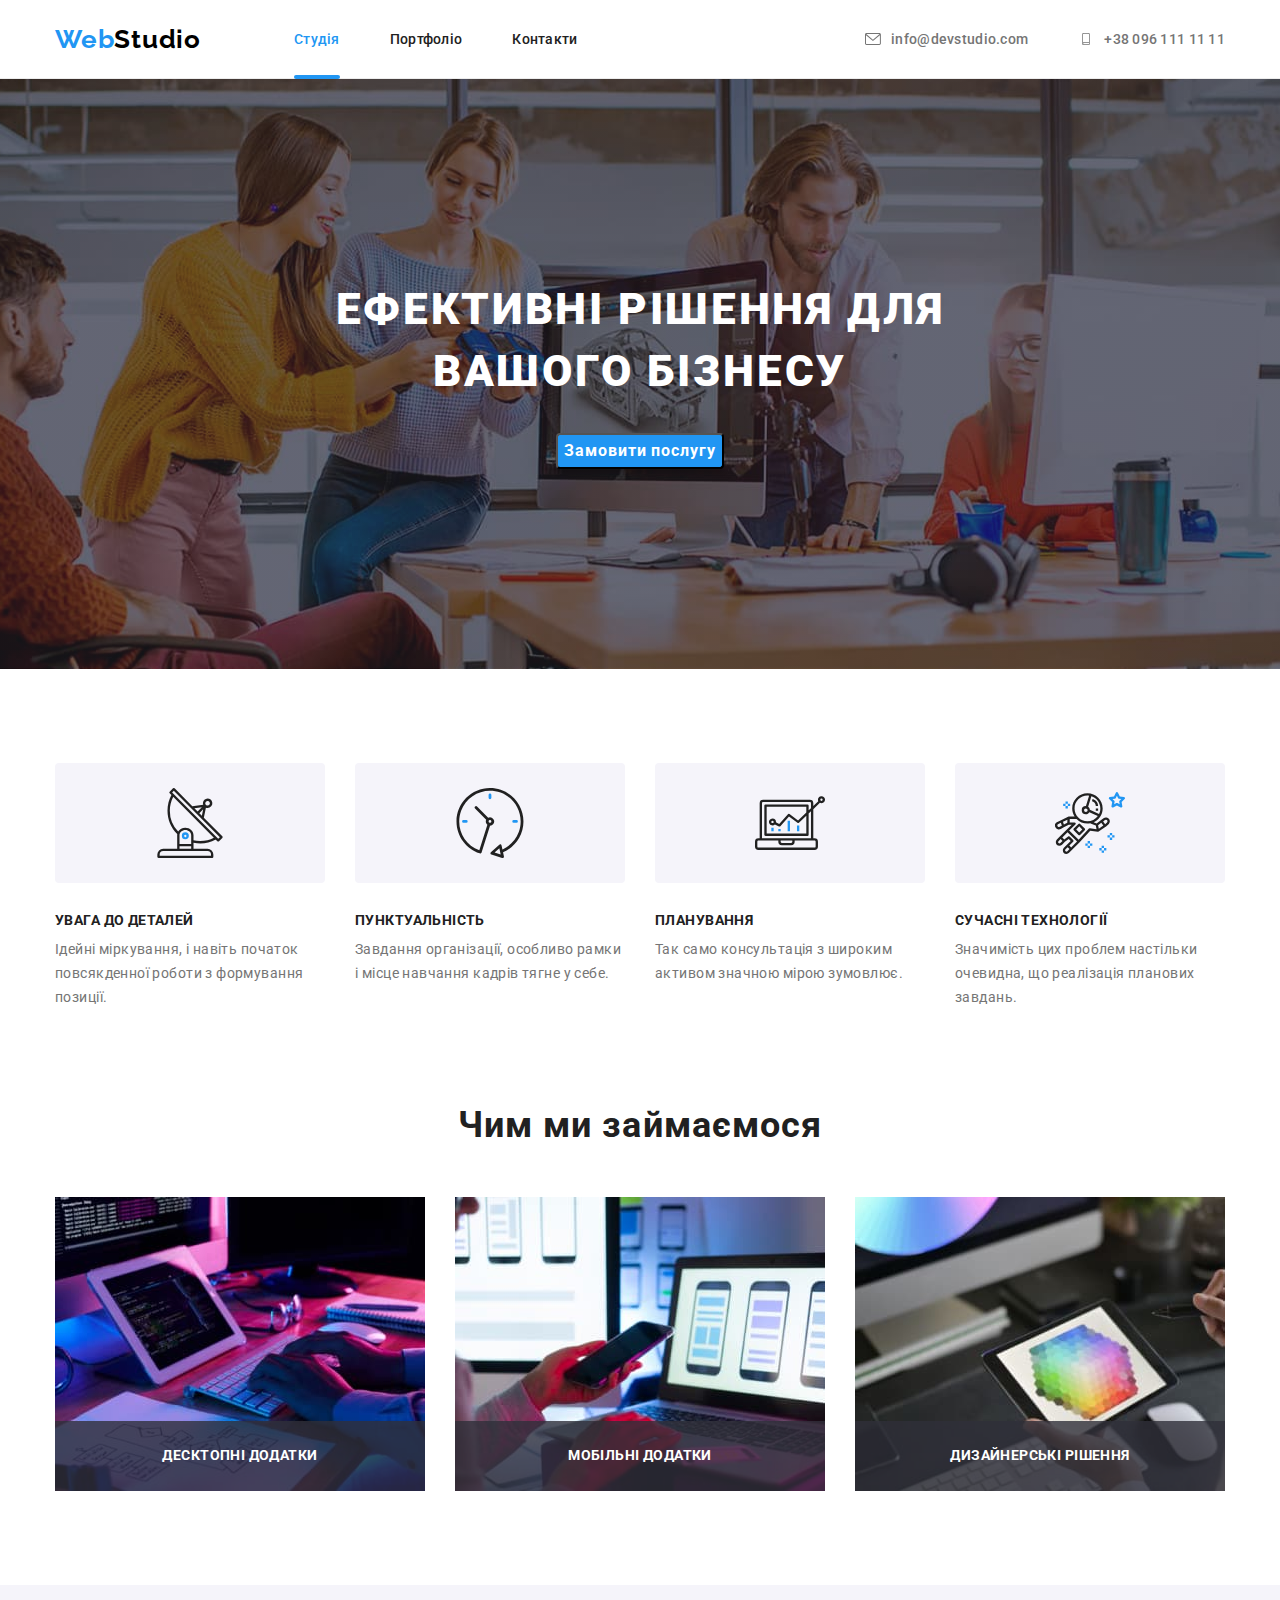
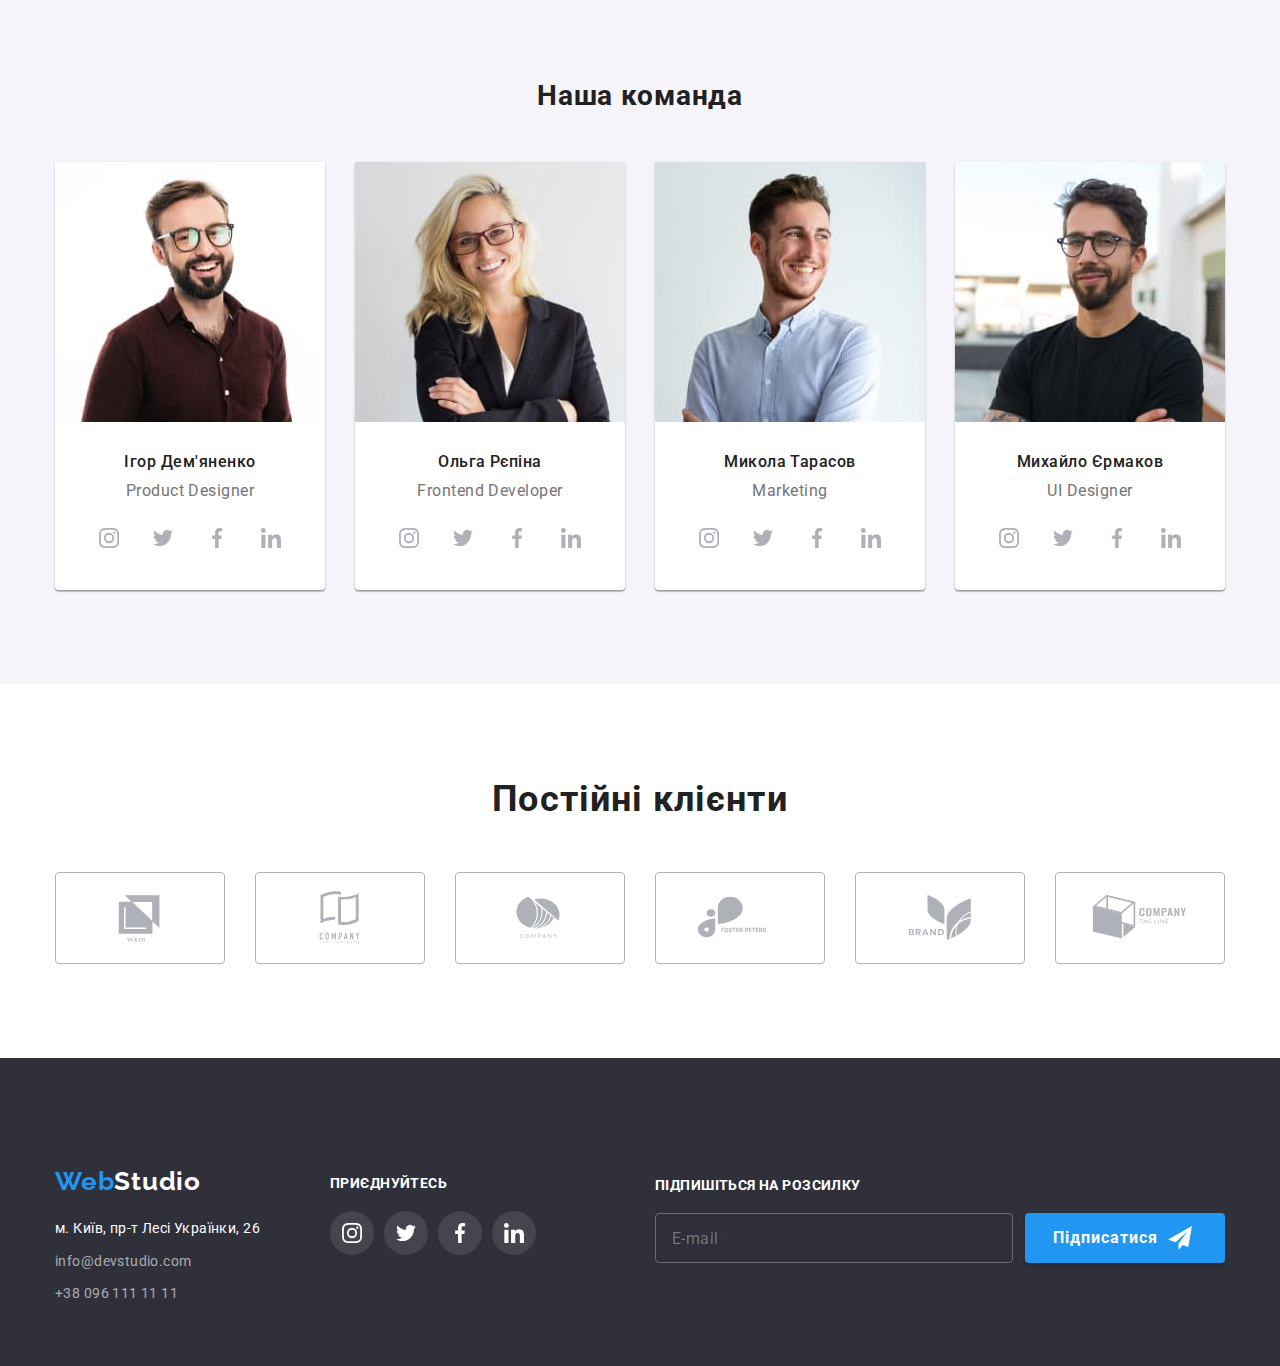
==== commit 7eb27818: "gr" ====
--- a/index.html
+++ b/index.html
@@ -122,15 +122,30 @@
           <h2 class="third__title">Чим ми займаємося</h2>
           <ul class="third__cards">
             <li class="third__card activity">
-              <img src="./images/img(1).jpg" alt="Написання коду за комп'ютером" width="370" />
+              <img
+                srcset="./images/desktop@1x.jpg, ./images/desktop@2x.jpg"
+                src="./images/desktop@1x.jpg"
+                alt="Написання коду за комп'ютером"
+                width="370"
+              />
               <div class="activity__name">Десктопні додатки</div>
             </li>
             <li class="third__card activity">
-              <img src="./images/img(2).jpg" alt="Розроблення мобільного додатку" width="370" />
+              <img
+                srcset="./images/desktop2@1x.jpg, ./images/desktop2@2x.jpg"
+                src="./images/desktop2@1x.jpg"
+                alt="Розроблення мобільного додатку"
+                width="370"
+              />
               <div class="activity__name">Мобільні додатки</div>
             </li>
             <li class="third__card activity">
-              <img src="./images/img(3).jpg" alt="Коло кольорів" width="370" />
+              <img
+                srcset="./images/desktop3@1x.jpg, ./images/desktop3@2x.jpg"
+                src="./images/desktop3@1x.jpg"
+                alt="Коло кольорів"
+                width="370"
+              />
               <div class="activity__name">Дизайнерські рішення</div>
             </li>
           </ul>
@@ -141,12 +156,29 @@
           <h2 class="team__title">Наша команда</h2>
           <ul class="team__card">
             <li class="member">
-              <img
-                class="member__image"
-                src="./images/img(4).jpg"
-                alt="Ігор Дем'яненко"
-                width="270"
-              />
+              <picture>
+                <source
+                  srcset="./images/igordesktop@1x.jpg 1x, ./images/igordesktop@2x.jpg 2x"
+                  media="(min-width: 1200px)"
+                />
+
+                <source
+                  srcset="./images/igortablet@1x.jpg 1x, ./images/igortablet@2x.jpg 2x"
+                  media="(min-width: 768px)"
+                />
+
+                <source
+                  srcset="./images/igormobile@1x.jpg 1x, ./images/igormobile@2x.jpg 2x"
+                  media="(max-width: 767px)"
+                />
+                <img
+                  class="member__image"
+                  src="./images/igormobile@1x.jpg"
+                  alt="Ігор Дем'яненко"
+                  width="270"
+                />
+              </picture>
+
               <div class="member__box">
                 <h3 class="member__subtitle">Ігор Дем'яненко</h3>
                 <p class="member__paragraph">Product Designer</p>
@@ -179,7 +211,28 @@
               </div>
             </li>
             <li class="member">
-              <img class="member__image" src="./images/img(5).jpg" alt="Ольга Рєпіна" width="270" />
+              <picture>
+                <source
+                  srcset="./images/olgadesktop@1x.jpg 1x, ./images/olgadesktop@2x.jpg 2x"
+                  media="(min-width: 1200px)"
+                />
+
+                <source
+                  srcset="./images/olgatablet@1x.jpg 1x, ./images/olgatablet@2x.jpg 2x"
+                  media="(min-width: 768px)"
+                />
+
+                <source
+                  srcset="./images/olgamobile@1x.jpg 1x, ./images/olgamobile@2x.jpg 2x"
+                  media="(max-width: 767px)"
+                />
+                <img
+                  class="member__image"
+                  src="./images/olgamobile@1x.jpg"
+                  alt="Ольга Рєпіна"
+                  width="270"
+                />
+              </picture>
               <div class="member__box">
                 <h3 class="member__subtitle">Ольга Рєпіна</h3>
                 <p class="member__paragraph">Frontend Developer</p>
@@ -212,12 +265,28 @@
               </div>
             </li>
             <li class="member">
-              <img
-                class="member__image"
-                src="./images/img(6).jpg"
-                alt="Микола Тарасов"
-                width="270"
-              />
+              <picture>
+                <source
+                  srcset="./images/mykoladesktop@1x.jpg 1x, ./images/mykoladesktop@2x.jpg 2x"
+                  media="(min-width: 1200px)"
+                />
+
+                <source
+                  srcset="./images/mykolatablet@1x.jpg 1x, ./images/mykolatablet@2x.jpg 2x"
+                  media="(min-width: 768px)"
+                />
+
+                <source
+                  srcset="./images/mykolamobile@1x.jpg 1x, ./images/mykolamobile@2x.jpg 2x"
+                  media="(max-width: 767px)"
+                />
+                <img
+                  class="member__image"
+                  src="./images/mykolamobile@1x.jpg"
+                  alt="Микола Тарасов"
+                  width="270"
+                />
+              </picture>
               <div class="member__box">
                 <h3 class="member__subtitle">Микола Тарасов</h3>
                 <p class="member__paragraph">Marketing</p>
@@ -250,12 +319,28 @@
               </div>
             </li>
             <li class="member">
-              <img
-                class="member__image"
-                src="./images/img(7).jpg"
-                alt="Михайло Єрмаков"
-                width="270"
-              />
+              <picture>
+                <source
+                  srcset="./images/mykhaylodesktop@1x.jpg 1x, ./images/mykhaylodesktop@2x.jpg 2x"
+                  media="(min-width: 1200px)"
+                />
+
+                <source
+                  srcset="./images/mykhaylotablet@1x.jpg 1x, ./images/mykhaylotablet@2x.jpg 2x"
+                  media="(min-width: 768px)"
+                />
+
+                <source
+                  srcset="./images/mykhaylomobile@1x.jpg 1x, ./images/mykhaylomobile@2x.jpg 2x"
+                  media="(max-width: 767px)"
+                />
+                <img
+                  class="member__image"
+                  src="./images/mykhaylomobile@1x.jpg"
+                  alt="Михайло Єрмаков"
+                  width="270"
+                />
+              </picture>
               <div class="member__box">
                 <h3 class="member__subtitle">Михайло Єрмаков</h3>
                 <p class="member__paragraph">UI Designer</p>
@@ -469,7 +554,7 @@
       </div>
     </div>
 
-    <!-- <div class="backdrop is-hidden" data-modal>
+    <div class="backdrop is-hidden" data-modal>
       <div class="backdrop__modal modal">
         <button type="button" class="close" data-modal-close>
           <svg class="close__icon" width="18" height="18">
@@ -521,14 +606,14 @@
               <use href="./images/icons.svg#icon-icon-check"></use>
             </svg>
           </div>
-          <label class="modal__label" for="terms-checkbox">
+          <label class="modal__checkbox" for="terms-checkbox">
             Погоджуюся з розсилкою та приймаю
             <a class="modal__link" href="#">Умови договору</a>
           </label>
           <button class="modal__button" type="submit">Відправити</button>
         </form>
       </div>
-    </div> -->
+    </div>
 
     <script src="./js/mobile-menu.js"></script>
     <script src="./js/modal.js"></script>
--- a/css/main.min.css
+++ b/css/main.min.css
@@ -1 +1 @@
-:root{--color-brend:#2f303a;--color-accent:#2196f3;--color-background:#ffffff;--text-color:#212121;--text-color-optional:#757575;--social-icon-color: #afb1b8;--black-color: #000000;--color-hover: #188ce8;--color-background-color: #f5f4fa;--color-overlay:#eeeeee;--color-background-hero: #c4c4c4;--color-border: #afb1b8;--timing-duration: 250ms;--logo-font-family: @font-face { font-family: "Raleway"; font-style: normal; font-weight: 700; src: url("../fonts/raleway-v28-latin-700.eot"); /* IE9 Compat Modes */ src: local(""), url("../fonts/raleway-v28-latin-700.eot?#iefix") format("embedded-opentype"), url("../fonts/raleway-v28-latin-700.woff2") format("woff2"), url("../fonts/raleway-v28-latin-700.woff") format("woff"), url("../fonts/raleway-v28-latin-700.ttf") format("truetype"), url("../fonts/raleway-v28-latin-700.svg#Raleway") format("svg"); /* Legacy iOS */ };--second-font-family: @font-face { font-family: "Roboto"; font-style: normal; font-weight: 400; src: url("../fonts/roboto-v30-latin_cyrillic-regular.eot"); /* IE9 Compat Modes */ src: local(""), url("../fonts/roboto-v30-latin_cyrillic-regular.eot?#iefix") format("embedded-opentype"), url("../fonts/roboto-v30-latin_cyrillic-regular.woff2") format("woff2"), url("../fonts/roboto-v30-latin_cyrillic-regular.woff") format("woff"), url("../fonts/roboto-v30-latin_cyrillic-regular.ttf") format("truetype"), url("../fonts/roboto-v30-latin_cyrillic-regular.svg#Roboto") format("svg"); /* Legacy iOS */ };--main-font-family: @font-face { font-family: "Roboto"; font-style: normal; font-weight: 500; src: url("../fonts/roboto-v30-latin_cyrillic-500.eot"); /* IE9 Compat Modes */ src: local(""), url("../fonts/roboto-v30-latin_cyrillic-500.eot?#iefix") format("embedded-opentype"), url("../fonts/roboto-v30-latin_cyrillic-500.woff2") format("woff2"), url("../fonts/roboto-v30-latin_cyrillic-500.woff") format("woff"), url("../fonts/roboto-v30-latin_cyrillic-500.ttf") format("truetype"), url("../fonts/roboto-v30-latin_cyrillic-500.svg#Roboto") format("svg"); /* Legacy iOS */ };--title-font-family: @font-face { font-family: "Roboto"; font-style: normal; font-weight: 700; src: url("../fonts/roboto-v30-latin_cyrillic-700.eot"); /* IE9 Compat Modes */ src: local(""), url("../fonts/roboto-v30-latin_cyrillic-700.eot?#iefix") format("embedded-opentype"), url("../fonts/roboto-v30-latin_cyrillic-700.woff2") format("woff2"), url("../fonts/roboto-v30-latin_cyrillic-700.woff") format("woff"), url("../fonts/roboto-v30-latin_cyrillic-700.ttf") format("truetype"), url("../fonts/roboto-v30-latin_cyrillic-700.svg#Roboto") format("svg"); /* Legacy iOS */ };--hero-font-family: @font-face { font-family: "Roboto"; font-style: normal; font-weight: 900; src: url("../fonts/roboto-v30-latin_cyrillic-900.eot"); /* IE9 Compat Modes */ src: local(""), url("../fonts/roboto-v30-latin_cyrillic-900.eot?#iefix") format("embedded-opentype"), url("../fonts/roboto-v30-latin_cyrillic-900.woff2") format("woff2"), url("../fonts/roboto-v30-latin_cyrillic-900.woff") format("woff"), url("../fonts/roboto-v30-latin_cyrillic-900.ttf") format("truetype"), url("../fonts/roboto-v30-latin_cyrillic-900.svg#Roboto") format("svg"); /* Legacy iOS */ }}body{background-color:var(--color-background);font-family:"Roboto",sans-serif;color:var(--text-color)}@media screen and (max-width: 1199px){body{margin:0}}h1,h2,h3,h4,h5,h6,p,ul{margin:0}img{display:block;width:100%;height:auto}.section{padding-top:60px;padding-bottom:60px}@media screen and (min-width: 1200px){.section{padding-top:94px;padding-bottom:94px}}ul{list-style:none}.visually-hidden{position:absolute;white-space:nowrap;width:1px;height:1px;overflow:hidden;border:0;padding:0;clip:rect(0 0 0 0);-webkit-clip-path:inset(50%);clip-path:inset(50%);margin:-1px}.activity{position:relative}.activity__name{position:absolute;font-weight:700;font-size:14px;line-height:1.14;text-align:center;letter-spacing:.03em;text-transform:uppercase;color:var(--color-background);background:rgba(47,48,58,.8);height:70px;width:100%;bottom:0;padding:27px 95px}.address{text-decoration:none}@media screen and (max-width: 1199px){.address{display:-webkit-box;display:-ms-flexbox;display:flex;-webkit-box-pack:center;-ms-flex-pack:center;justify-content:center}}.address__card{padding-left:0;margin-top:0;margin-bottom:0}@media screen and (max-width: 1199px){.address__item{display:-webkit-box;display:-ms-flexbox;display:flex;-webkit-box-pack:center;-ms-flex-pack:center;justify-content:center}}.address__item:not(:last-child){margin-bottom:9px}.address__link{text-decoration:none;font-style:normal;color:var(--color-background);font-weight:400;font-size:14px;line-height:1.7;letter-spacing:.03em;-webkit-transition:color var(--timing-duration) cubic-bezier(0.4, 0, 0.2, 1);transition:color var(--timing-duration) cubic-bezier(0.4, 0, 0.2, 1)}.address__link:hover{color:var(--color-accent)}.address__link:focus{color:var(--color-accent)}.address__link-contact{text-decoration:none;font-style:normal;font-weight:400;font-size:14px;line-height:1.7;letter-spacing:.03em;color:rgba(255,255,255,.6);-webkit-transition:color var(--timing-duration) cubic-bezier(0.4, 0, 0.2, 1);transition:color var(--timing-duration) cubic-bezier(0.4, 0, 0.2, 1)}.address__link-contact:hover{color:var(--color-accent)}.address__link-contact:focus{color:var(--color-accent)}.card{display:-webkit-box;display:-ms-flexbox;display:flex;-webkit-box-align:center;-ms-flex-align:center;align-items:center;-webkit-box-pack:center;-ms-flex-pack:center;justify-content:center;background:var(--color-background-color);border-radius:4px;height:120px;margin-bottom:30px}.advantages{margin:0;display:block;padding:0;list-style:none;gap:30px}@media screen and (min-width: 768px){.advantages{display:-webkit-box;display:-ms-flexbox;display:flex;-ms-flex-wrap:wrap;flex-wrap:wrap;-webkit-box-pack:center;-ms-flex-pack:center;justify-content:center}}.advantages__item{max-width:450px}@media screen and (max-width: 767px){.advantages__item:not(:last-child){margin-bottom:30px}}@media screen and (min-width: 768px){.advantages__item{max-width:354px}}@media screen and (min-width: 1200px){.advantages__item{width:270px}}.advantages__subtitle{font-weight:700;font-size:14px;line-height:1.1;letter-spacing:.03em;text-transform:uppercase}@media screen and (max-width: 767px){.advantages__subtitle{text-align:center}}.advantages__paragraph{font-weight:400;font-size:14px;line-height:1.7;letter-spacing:.03em;color:var(--text-color-optional);margin-top:10px;margin-bottom:0}.backdrop{background:rgba(0,0,0,.2);position:fixed;left:0px;top:0px;width:100%;height:100%;z-index:1;-webkit-transition:opacity var(--timing-duration) cubic-bezier(0.4, 0, 0.2, 1),visibility var(--timing-duration) cubic-bezier(0.4, 0, 0.2, 1);transition:opacity var(--timing-duration) cubic-bezier(0.4, 0, 0.2, 1),visibility var(--timing-duration) cubic-bezier(0.4, 0, 0.2, 1)}.backdrop__modal{top:50%;left:50%;-webkit-transform:translate(-50%, -50%);transform:translate(-50%, -50%)}.checkbox{position:absolute;left:52px;top:458px}.checkbox__input{-webkit-appearance:none;-moz-appearance:none;appearance:none;-webkit-transition:border-color var(--timing-duration) cubic-bezier(0.4, 0, 0.2, 1);transition:border-color var(--timing-duration) cubic-bezier(0.4, 0, 0.2, 1)}.checkbox__icon{border:2px solid var(--text-color);border-radius:1px;-webkit-transition:background-color var(--timing-duration) cubic-bezier(0.4, 0, 0.2, 1),border-color var(--timing-duration) cubic-bezier(0.4, 0, 0.2, 1);transition:background-color var(--timing-duration) cubic-bezier(0.4, 0, 0.2, 1),border-color var(--timing-duration) cubic-bezier(0.4, 0, 0.2, 1)}.checkbox__input:checked+.checkbox__icon{background-color:var(--color-accent);border:none}.checkbox:focus-within.checkbox__icon{border-color:var(--color-accent)}.close{position:absolute;width:30px;height:30px;top:8px;right:8px;background-color:var(--color-background);border:1px solid rgba(0,0,0,.1);border-radius:50%;padding:0;display:-webkit-box;display:-ms-flexbox;display:flex;-webkit-box-pack:center;-ms-flex-pack:center;justify-content:center;-webkit-box-align:center;-ms-flex-align:center;align-items:center;cursor:pointer;fill:var(--black-color)}.close__icon{-webkit-transition:fill var(--timing-duration) cubic-bezier(0.4, 0, 0.2, 1);transition:fill var(--timing-duration) cubic-bezier(0.4, 0, 0.2, 1)}.close:hover .close__icon{fill:var(--color-accent)}.close:focus .close__icon{fill:var(--color-accent)}.contact{list-style:none;font-weight:500;font-size:14px;line-height:1.1;letter-spacing:.02em;display:none;-ms-flex-wrap:wrap;flex-wrap:wrap;-webkit-box-align:center;-ms-flex-align:center;align-items:center;padding:0}@media screen and (min-width: 768px){.contact{display:-webkit-box;display:-ms-flexbox;display:flex}}.contact__item{text-decoration:none;color:var(--text-color-optional);display:-webkit-box;display:-ms-flexbox;display:flex;-webkit-box-align:center;-ms-flex-align:center;align-items:center;-webkit-box-pack:center;-ms-flex-pack:center;justify-content:center;-webkit-transition:color var(--timing-duration) cubic-bezier(0.4, 0, 0.2, 1);transition:color var(--timing-duration) cubic-bezier(0.4, 0, 0.2, 1)}.contact__item:hover{color:var(--color-accent)}.contact__item:focus{color:var(--color-accent)}@media screen and (min-width: 768px){.contact__item{padding:5px 0}}.contact__icon{fill:currentColor;margin-right:10px}.container{padding-left:15px;padding-right:15px}@media screen and (min-width: 480px){.container{width:480px;margin-left:auto;margin-right:auto}}@media screen and (min-width: 768px){.container{width:768px}}@media screen and (min-width: 1200px){.container{width:1200px}}.customers__title{font-weight:700;font-size:36px;line-height:1.2;letter-spacing:.03em;text-align:center;margin-bottom:50px}@media screen and (min-width: 768px)and (max-width: 1199px){.customers__title{font-size:36px;line-height:1.2;margin-bottom:30px}}.customers__list{display:-webkit-box;display:-ms-flexbox;display:flex;-webkit-box-pack:center;-ms-flex-pack:center;justify-content:center;-ms-flex-wrap:wrap;flex-wrap:wrap;gap:30px;padding:0;margin:0}@media screen and (min-width: 768px){.customers__list{display:-webkit-box;display:-ms-flexbox;display:flex;-ms-flex-wrap:wrap;flex-wrap:wrap;-webkit-box-pack:center;-ms-flex-pack:center;justify-content:center}}@media screen and (min-width: 1200px){.customers__list{-ms-flex-wrap:nowrap;flex-wrap:nowrap}}.customers__box{-ms-flex-preferred-size:calc((100% - 30px)/2);flex-basis:calc((100% - 30px)/2);height:92px}@media screen and (min-width: 768px){.customers__box{-ms-flex-preferred-size:calc((100% - 60px)/3);flex-basis:calc((100% - 60px)/3)}}@media screen and (min-width: 1200px){.customers__box{-ms-flex-preferred-size:calc((100% - 150px)/6);flex-basis:calc((100% - 150px)/6)}}.customers__link{width:100%;height:100%;display:-webkit-box;display:-ms-flexbox;display:flex;-webkit-box-align:center;-ms-flex-align:center;align-items:center;-webkit-box-pack:center;-ms-flex-pack:center;justify-content:center;border:1px solid var(--color-border);border-radius:4px;fill:var(--social-icon-color);-webkit-transition:border-color var(--timing-duration) cubic-bezier(0.4, 0, 0.2, 1);transition:border-color var(--timing-duration) cubic-bezier(0.4, 0, 0.2, 1)}.customers__link:hover{border-color:var(--color-accent)}.customers__link:focus{border-color:var(--color-accent)}.customers__icon{-webkit-transition:fill var(--timing-duration) cubic-bezier(0.4, 0, 0.2, 1);transition:fill var(--timing-duration) cubic-bezier(0.4, 0, 0.2, 1)}.customers__link:hover .customers__icon{fill:var(--color-accent)}.customers__link:focus .customers__icon{fill:var(--color-accent)}.footer{position:absolute;width:100%;background-color:var(--color-brend);padding-top:60px;padding-bottom:60px}.footer__box{display:block;-webkit-box-align:baseline;-ms-flex-align:baseline;align-items:baseline}@media screen and (min-width: 1200px){.footer__box{display:-webkit-box;display:-ms-flexbox;display:flex}}@media screen and (min-width: 768px){.footer__nav-box{display:-webkit-box;display:-ms-flexbox;display:flex}}@media screen and (min-width: 768px)and (max-width: 1199px){.footer__address-box{margin-left:76px}}.footer__logo{font-family:"Raleway",sans-serif;color:var(--color-background);font-weight:700;font-size:26px;line-height:1.2;letter-spacing:.03em;text-decoration:none}.footer__address{margin-top:20px}.footer__social-box{margin-top:60px}@media screen and (min-width: 768px)and (max-width: 1199px){.footer__social-box{margin-top:30px;margin-left:165px}}@media screen and (min-width: 1200px){.footer__social-box{margin-left:70px;margin-top:10px}}.footer__social-title{display:-webkit-box;display:-ms-flexbox;display:flex;-webkit-box-pack:center;-ms-flex-pack:center;justify-content:center;font-weight:700;font-size:14px;line-height:1.1;letter-spacing:.03em;text-transform:uppercase;color:var(--color-background);margin-bottom:20px}@media screen and (min-width: 1200px){.footer__social-title{display:block}}.footer__social-list{gap:10px;margin:0}@media screen and (max-width: 1199px){.footer__social-list{display:-webkit-box;display:-ms-flexbox;display:flex;-webkit-box-pack:center;-ms-flex-pack:center;justify-content:center}}.footer__e-mail-input{display:-webkit-box;display:-ms-flexbox;display:flex;margin-left:auto;margin-top:60px}@media screen and (max-width: 1199px){.footer__e-mail-input{-webkit-box-pack:center;-ms-flex-pack:center;justify-content:center}}.footer__label{display:-webkit-box;display:-ms-flexbox;display:flex;font-weight:700;font-size:14px;line-height:1.14;letter-spacing:.03em;text-transform:uppercase;color:var(--color-background)}@media screen and (max-width: 1199px){.footer__label{-webkit-box-pack:center;-ms-flex-pack:center;justify-content:center}}.footer__form-box{display:-webkit-box;display:-ms-flexbox;display:flex;margin-top:20px}@media screen and (max-width: 1199px){.footer__form-box{-webkit-box-pack:center;-ms-flex-pack:center;justify-content:center;-ms-flex-wrap:wrap;flex-wrap:wrap}}.footer__input{-webkit-box-sizing:border-box;box-sizing:border-box;width:100%;height:50px;border:1px solid rgba(255,255,255,.3);-webkit-filter:drop-shadow(0px 4px 4px rgba(0, 0, 0, 0.15));filter:drop-shadow(0px 4px 4px rgba(0, 0, 0, 0.15));border-radius:4px;font-weight:400;font-size:16px;line-height:1.25;outline:none;padding:15px 0 15px 16px;letter-spacing:.03em;color:rgba(255,255,255,.6);display:-webkit-box;display:-ms-flexbox;display:flex;-webkit-box-align:center;-ms-flex-align:center;align-items:center;background-color:rgba(0,0,0,0);margin-right:12px}@media screen and (min-width: 1200px){.footer__input{width:358px}}@media screen and (max-width: 1199px){.footer__button-box{display:-webkit-box;display:-ms-flexbox;display:flex;-webkit-box-pack:center;-ms-flex-pack:center;justify-content:center;margin-top:20px}}.footer__input-button{width:200px;height:50px;background:var(--color-accent);-webkit-box-shadow:0px 4px 4px rgba(0,0,0,.15);box-shadow:0px 4px 4px rgba(0,0,0,.15);border-radius:4px;outline:none;border:none;padding:10px 28px;font-weight:700;font-size:16px;line-height:1.88;display:-webkit-box;display:-ms-flexbox;display:flex;-webkit-box-align:center;-ms-flex-align:center;align-items:center;text-align:center;letter-spacing:.06em;color:var(--color-background)}.footer__icon{fill:var(--color-background);margin-left:10px}.header{background-color:var(--color-background);border-bottom:1px solid #ececec}.header__container{display:-webkit-box;display:-ms-flexbox;display:flex;margin-left:0}@media screen and (min-width: 768px){.header__container{margin:0}}@media screen and (min-width: 1200px){.header__container{margin:0;margin-left:auto;margin-right:auto}}.header__nav{-ms-flex-wrap:wrap;flex-wrap:wrap;display:-webkit-box;display:-ms-flexbox;display:flex;-webkit-box-align:center;-ms-flex-align:center;align-items:center;margin-bottom:-1px}.header__logo{margin-right:93px;margin-left:0;color:var(--black-color)}.header__menu{position:absolute;top:10px;right:10px;border:none;padding:0;width:40px;height:40px}@media screen and (min-width: 768px){.header__menu{display:none}}.header__icon{background-color:var(--color-background);fill:var(--text-color);-webkit-transition:fill var(--timing-duration) cubic-bezier(0.4, 0, 0.2, 1);transition:fill var(--timing-duration) cubic-bezier(0.4, 0, 0.2, 1)}.header__icon:hover{fill:var(--color-accent)}.header__list{list-style:none;font-weight:500;font-size:14px;line-height:1.1;letter-spacing:.02em;display:none;-ms-flex-wrap:wrap;flex-wrap:wrap;margin-top:0;margin-bottom:0;gap:50px}@media screen and (min-width: 768px){.header__list{display:-webkit-box;display:-ms-flexbox;display:flex}}@media screen and (min-width: 1200px){.header__list{padding:0}}.header__link{text-decoration:none;color:var(--text-color);-webkit-transition:color var(--timing-duration) cubic-bezier(0.4, 0, 0.2, 1);transition:color var(--timing-duration) cubic-bezier(0.4, 0, 0.2, 1);padding-top:32px;padding-bottom:32px;display:block}.header__link:hover{color:var(--color-accent)}.header__link:focus{color:var(--color-accent)}.header__link--current{text-decoration:none;color:var(--color-accent);height:48px}.header__link--current::after{content:"";display:block;width:100%;height:4px;background-color:currentColor;border-radius:2px;margin-top:37px}@media screen and (min-width: 1200px){.header__link--current::after{margin-top:28px}}.header__contact{margin-left:auto;margin-top:0;margin-bottom:0;gap:50px}@media screen and (min-width: 768px){.header__contact{display:inline-block;margin-top:21px;margin-bottom:21px}}@media screen and (min-width: 1200px){.header__contact{display:-webkit-box;display:-ms-flexbox;display:flex}}.hero{background-color:var(--color-brend);text-align:center;letter-spacing:.06em;text-transform:uppercase;padding-top:118px;padding-bottom:118px;background-color:var(--color-background-hero);background-image:-webkit-gradient(linear, left top, right top, from(rgba(47, 48, 58, 0.4)), to(rgba(47, 48, 58, 0.4))),url(../images/img\(21\).jpg);background-image:linear-gradient(to right, rgba(47, 48, 58, 0.4), rgba(47, 48, 58, 0.4)),url(../images/img\(21\).jpg);background-repeat:no-repeat;background-size:1600px;background-position:center;margin:auto}@media screen and (min-width: 1200px){.hero{padding-top:200px;padding-bottom:200px}}.hero__title{text-transform:uppercase;font-weight:900;font-size:26px;line-height:1.61;color:var(--color-background);text-align:center;letter-spacing:.06em;max-width:360px;margin:0 auto 30px}@media screen and (min-width: 1200px){.hero__title{font-size:44px;line-height:1.4;max-width:696px}}.hero__button{background-color:var(--color-accent);font-weight:700;font-size:16px;line-height:1.9;color:var(--color-background);cursor:pointer;letter-spacing:.06em;-webkit-box-shadow:0px 4px 4px rgba(0,0,0,.15);box-shadow:0px 4px 4px rgba(0,0,0,.15);border-radius:4px;-webkit-box-align:center;-ms-flex-align:center;align-items:center;text-align:center;-webkit-transition:background-color var(--timing-duration) cubic-bezier(0.4, 0, 0.2, 1);transition:background-color var(--timing-duration) cubic-bezier(0.4, 0, 0.2, 1)}.hero__button:active{background-color:var(--color-hover)}.is-hidden{opacity:0;visibility:hidden;pointer-events:none}.logo{font-family:"Raleway",sans-serif;font-weight:700;font-size:24px;line-height:1.16;letter-spacing:.03em;text-decoration:none;display:-webkit-box;display:-ms-flexbox;display:flex;-ms-flex-wrap:wrap;flex-wrap:wrap}@media screen and (max-width: 768px){.logo{font-size:24px;line-height:1.16;margin:16px 0 16px 15px}}@media screen and (min-width: 768px){.logo{font-size:26px;line-height:1.2}}@media screen and (max-width: 1199px){.logo{-webkit-box-pack:center;-ms-flex-pack:center;justify-content:center}}.logo__accent{color:var(--color-accent)}.member{-webkit-box-shadow:0px 1px 3px rgba(0,0,0,.12),0px 1px 1px rgba(0,0,0,.14),0px 2px 1px rgba(0,0,0,.2);box-shadow:0px 1px 3px rgba(0,0,0,.12),0px 1px 1px rgba(0,0,0,.14),0px 2px 1px rgba(0,0,0,.2);border-radius:0px 0px 4px 4px;background-color:var(--color-background)}@media screen and (max-width: 767px){.member{margin-bottom:30px}}.member__image{border-radius:0px}@media screen and (min-width: 768px)and (max-width: 1199px){.member__image{width:354px}}.member__box{padding:30px 5px}.member__subtitle{font-weight:500;font-size:16px;line-height:1.2;letter-spacing:.03em;margin-bottom:10px;text-align:center}.member__paragraph{font-weight:400;font-size:16px;line-height:1.2;color:var(--text-color-optional);letter-spacing:.03em;margin-top:0;margin-bottom:0;text-align:center}.member__social-list{gap:10px;margin-top:16px}.mobile-menu{position:fixed;left:0;top:0;display:none;width:100%;height:100%;background-color:var(--color-background);padding:48px 40px}.mobile-menu.is-open{display:block}.mobile-menu__close{position:absolute;top:10px;right:10px;border:none;padding:0;width:40px;height:40px}.mobile-menu__icon{background-color:var(--color-background);fill:var(--text-color);-webkit-transition:fill var(--timing-duration) cubic-bezier(0.4, 0, 0.2, 1);transition:fill var(--timing-duration) cubic-bezier(0.4, 0, 0.2, 1)}.mobile-menu__icon:hover{fill:var(--color-accent)}.mobile-menu__nav{padding:0;margin-bottom:306px}.mobile-menu__list{font-weight:500;font-size:40px;line-height:1.17;letter-spacing:.02em;color:var(--text-color);margin-bottom:32px}.mobile-menu__list:hover{color:var(--color-accent)}.mobile-menu__contact{padding:0}.mobile-menu__item{margin-bottom:32px}.mobile-menu__tel{font-weight:500;font-size:34px;line-height:1.18;letter-spacing:.02em;text-decoration:none;color:var(--color-accent)}.mobile-menu__mail{font-weight:500;font-size:24px;line-height:1.16;letter-spacing:.02em;text-decoration:none;color:var(--text-color-optional)}.mobile-menu__networks{display:-webkit-box;display:-ms-flexbox;display:flex;-ms-flex-wrap:wrap;flex-wrap:wrap;padding:0;margin-top:64px}.mobile-menu__link{text-decoration:none;font-weight:500;font-size:18px;line-height:1.2;letter-spacing:.02em;color:var(--color-accent)}.mobile-menu__token{color:rgba(33,33,33,.2);margin:0 10px}.modal{position:absolute;width:528px;max-height:581px;height:100%;background-color:var(--color-background);-webkit-box-shadow:0px 1px 3px rgba(0,0,0,.12),0px 1px 1px rgba(0,0,0,.14),0px 2px 1px rgba(0,0,0,.2);box-shadow:0px 1px 3px rgba(0,0,0,.12),0px 1px 1px rgba(0,0,0,.14),0px 2px 1px rgba(0,0,0,.2);border-radius:4px;padding:40px}.modal__title{font-style:normal;font-weight:700;font-size:20px;line-height:1.15;text-align:center;letter-spacing:.03em;margin-top:2px;margin-bottom:12px}.modal__label{display:block;font-weight:400;font-size:12px;line-height:1.16;letter-spacing:.01em;color:var(--text-color-optional);margin-bottom:4px}.modal__control{position:relative;margin-bottom:10px}.modal__input{display:-webkit-box;display:-ms-flexbox;display:flex;width:100%;margin-bottom:10px;border:1px solid rgba(33,33,33,.2);border-radius:4px;outline:none;padding:12px 12px 12px 32px;-webkit-transition:border-color var(--timing-duration) cubic-bezier(0.4, 0, 0.2, 1);transition:border-color var(--timing-duration) cubic-bezier(0.4, 0, 0.2, 1)}.modal__input:focus{border-color:var(--color-accent)}.modal__icon{position:absolute;top:50%;left:12px;-webkit-transform:translateY(-50%);transform:translateY(-50%);fill:currentcolor;-webkit-transition:fill var(--timing-duration) cubic-bezier(0.4, 0, 0.2, 1);transition:fill var(--timing-duration) cubic-bezier(0.4, 0, 0.2, 1)}.modal__textarea{width:100%;height:120px;padding:12px 16px;font-weight:400;font-size:12px;line-height:1.16;letter-spacing:.01em;border:1px solid rgba(33,33,33,.2);border-radius:4px;color:rgba(117,117,117,.5);resize:none;margin-bottom:20px;outline:none;-webkit-transition:border-color var(--timing-duration) cubic-bezier(0.4, 0, 0.2, 1);transition:border-color var(--timing-duration) cubic-bezier(0.4, 0, 0.2, 1)}.modal__textarea:focus{border-color:var(--color-accent)}.modal__label{position:relative;padding-left:28px;font-weight:400;font-size:14px;line-height:1.7;letter-spacing:.03em;color:var(--text-color-optional);left:8px}.modal__link{color:var(--color-accent)}.modal__button{width:200px;height:50px;margin:10px auto 0 auto;background:var(--color-accent);-webkit-box-shadow:0px 4px 4px rgba(0,0,0,.15);box-shadow:0px 4px 4px rgba(0,0,0,.15);border-radius:4px;border:none;font-weight:700;font-size:16px;line-height:1.88;letter-spacing:.06em;padding:0;display:-webkit-box;display:-ms-flexbox;display:flex;-webkit-box-align:center;-ms-flex-align:center;align-items:center;text-align:center;-webkit-box-pack:center;-ms-flex-pack:center;justify-content:center;color:var(--color-background);-webkit-transition:background-color var(--timing-duration) cubic-bezier(0.4, 0, 0.2, 1);transition:background-color var(--timing-duration) cubic-bezier(0.4, 0, 0.2, 1)}.modal__button:hover{background-color:var(--color-hover)}.modal__control:focus-within .modal__icon{fill:var(--color-accent)}.team{background-color:var(--color-background-color);display:-webkit-box;display:-ms-flexbox;display:flex}.team__title{font-weight:700;font-size:28px;line-height:1.18;letter-spacing:.03em;text-align:center;margin-bottom:50px}@media screen and (min-width: 768px)and (max-width: 1199px){.team__title{font-size:36px;line-height:1.2;margin-bottom:30px}}.team__card{margin:0;display:block;padding:0;list-style:none;gap:30px}@media screen and (min-width: 768px){.team__card{display:-webkit-box;display:-ms-flexbox;display:flex;-ms-flex-wrap:wrap;flex-wrap:wrap;-webkit-box-pack:center;-ms-flex-pack:center;justify-content:center}}@media screen and (min-width: 1200px){.team__card{-ms-flex-wrap:nowrap;flex-wrap:nowrap}}.overlay__link{display:block;text-decoration:none;-webkit-transition:-webkit-box-shadow var(--timing-duration) cubic-bezier(0.4, 0, 0.2, 1);transition:-webkit-box-shadow var(--timing-duration) cubic-bezier(0.4, 0, 0.2, 1);transition:box-shadow var(--timing-duration) cubic-bezier(0.4, 0, 0.2, 1);transition:box-shadow var(--timing-duration) cubic-bezier(0.4, 0, 0.2, 1), -webkit-box-shadow var(--timing-duration) cubic-bezier(0.4, 0, 0.2, 1)}.overlay__link:hover{-webkit-box-shadow:0px 1px 1px rgba(0,0,0,.12),0px 4px 4px rgba(0,0,0,.06),1px 4px 6px rgba(0,0,0,.16);box-shadow:0px 1px 1px rgba(0,0,0,.12),0px 4px 4px rgba(0,0,0,.06),1px 4px 6px rgba(0,0,0,.16)}.overlay__link:focus{-webkit-box-shadow:0px 1px 1px rgba(0,0,0,.12),0px 4px 4px rgba(0,0,0,.06),1px 4px 6px rgba(0,0,0,.16);box-shadow:0px 1px 1px rgba(0,0,0,.12),0px 4px 4px rgba(0,0,0,.06),1px 4px 6px rgba(0,0,0,.16)}.overlay__image-card{position:relative;overflow:hidden}.overlay__description{position:absolute;top:0;left:0;width:100%;height:100%;padding:63px 24px;background:rgba(33,150,243,.9);-webkit-transform:translateY(100%);transform:translateY(100%);-webkit-transition:-webkit-transform var(--timing-duration) cubic-bezier(0.4, 0, 0.2, 1);transition:-webkit-transform var(--timing-duration) cubic-bezier(0.4, 0, 0.2, 1);transition:transform var(--timing-duration) cubic-bezier(0.4, 0, 0.2, 1);transition:transform var(--timing-duration) cubic-bezier(0.4, 0, 0.2, 1), -webkit-transform var(--timing-duration) cubic-bezier(0.4, 0, 0.2, 1)}.overlay__link:hover .overlay__description{-webkit-transform:translateY(0);transform:translateY(0)}.overlay__link:focus .overlay__description{-webkit-transform:translateY(0);transform:translateY(0)}.overlay__text{margin:0;font-weight:400;font-size:18px;line-height:1.56;letter-spacing:.03em;color:var(--color-background)}.overlay__card{border-left:1px solid var(--color-overlay);border-right:1px solid var(--color-overlay);border-bottom:1px solid var(--color-overlay);padding:20px 24px}.overlay__subtitle{font-weight:700;font-size:18px;line-height:2;letter-spacing:.06em;color:var(--text-color);margin-bottom:4px}.overlay__paragraph{font-weight:400;font-size:16px;line-height:1.8;letter-spacing:.03em;color:var(--text-color-optional);margin-top:0;margin-bottom:0}.portfolio{display:-webkit-box;display:-ms-flexbox;display:flex;background-color:var(--color-background)}.portfolio__buttons{display:-webkit-box;display:-ms-flexbox;display:flex;padding:0;margin:0;list-style:none;margin-left:auto;margin-right:auto;-webkit-box-pack:center;-ms-flex-pack:center;justify-content:center;margin-bottom:50px;gap:8px}.portfolio__card{display:-webkit-box;display:-ms-flexbox;display:flex;-ms-flex-wrap:wrap;flex-wrap:wrap;padding:0;margin:0;list-style:none;margin-left:-30px;margin-top:-30px}.portfolio__item{-ms-flex-preferred-size:calc(33.3333333333% - 30px);flex-basis:calc(33.3333333333% - 30px);margin-left:30px;margin-top:30px}.portfolio__item:not(:last-child){margin-bottom:0}.third{padding-top:0;display:none}@media screen and (min-width: 1200px){.third{display:block}}.third__title{font-weight:700;font-size:36px;line-height:1.2;letter-spacing:.03em;text-align:center;margin-bottom:50px}.third__cards{margin:0;display:-webkit-box;display:-ms-flexbox;display:flex;padding:0;list-style:none}.third__card:not(:last-child){margin-right:30px}.list{display:-webkit-box;display:-ms-flexbox;display:flex;-webkit-box-pack:center;-ms-flex-pack:center;justify-content:center;padding:0}.list__box{width:44px;height:44px}.list__link{width:100%;height:100%;display:-webkit-box;display:-ms-flexbox;display:flex;border-color:rgba(0,0,0,0);border-radius:50%;-webkit-box-align:center;-ms-flex-align:center;align-items:center;-webkit-box-pack:center;-ms-flex-pack:center;justify-content:center;fill:var(--social-icon-color);-webkit-transition:background-color var(--timing-duration) cubic-bezier(0.4, 0, 0.2, 1);transition:background-color var(--timing-duration) cubic-bezier(0.4, 0, 0.2, 1)}.list__link:hover{background-color:var(--color-accent)}.list__link:focus{background-color:var(--color-accent)}.list__icon{-webkit-transition:fill var(--timing-duration) cubic-bezier(0.4, 0, 0.2, 1);transition:fill var(--timing-duration) cubic-bezier(0.4, 0, 0.2, 1)}.list__link:hover .list__icon{fill:var(--color-background)}.list__link:focus .list__icon{fill:var(--color-background)}.networks{display:-webkit-box;display:-ms-flexbox;display:flex;padding:0}.networks__box{width:44px;height:44px}.networks__link{width:100%;height:100%;display:-webkit-box;display:-ms-flexbox;display:flex;-webkit-box-pack:center;-ms-flex-pack:center;justify-content:center;-webkit-box-align:center;-ms-flex-align:center;align-items:center;background-color:rgba(255,255,255,.1);border-radius:50%;fill:var(--color-background);-webkit-transition:background-color var(--timing-duration) cubic-bezier(0.4, 0, 0.2, 1);transition:background-color var(--timing-duration) cubic-bezier(0.4, 0, 0.2, 1)}.networks__link:hover{background-color:var(--color-accent)}.networks__link:focus{background-color:var(--color-accent)}.filter{background:var(--color-background-color);border-radius:4px;font-weight:500;font-size:16px;line-height:1.6;letter-spacing:.03em;cursor:pointer;padding:6px 22px;border:none;-webkit-transition:background-color var(--timing-duration) cubic-bezier(0.4, 0, 0.2, 1),color var(--timing-duration) cubic-bezier(0.4, 0, 0.2, 1),-webkit-box-shadow var(--timing-duration) cubic-bezier(0.4, 0, 0.2, 1);transition:background-color var(--timing-duration) cubic-bezier(0.4, 0, 0.2, 1),color var(--timing-duration) cubic-bezier(0.4, 0, 0.2, 1),-webkit-box-shadow var(--timing-duration) cubic-bezier(0.4, 0, 0.2, 1);transition:background-color var(--timing-duration) cubic-bezier(0.4, 0, 0.2, 1),color var(--timing-duration) cubic-bezier(0.4, 0, 0.2, 1),box-shadow var(--timing-duration) cubic-bezier(0.4, 0, 0.2, 1);transition:background-color var(--timing-duration) cubic-bezier(0.4, 0, 0.2, 1),color var(--timing-duration) cubic-bezier(0.4, 0, 0.2, 1),box-shadow var(--timing-duration) cubic-bezier(0.4, 0, 0.2, 1),-webkit-box-shadow var(--timing-duration) cubic-bezier(0.4, 0, 0.2, 1)}.filter:hover{background-color:var(--color-accent);color:var(--color-background);-webkit-box-shadow:0px 3px 1px rgba(0,0,0,.1),0px 1px 2px rgba(0,0,0,.08),0px 2px 2px rgba(0,0,0,.12);box-shadow:0px 3px 1px rgba(0,0,0,.1),0px 1px 2px rgba(0,0,0,.08),0px 2px 2px rgba(0,0,0,.12)}.filter:focus{background-color:var(--color-accent);color:var(--color-background)}.filter:active{background-color:var(--color-accent)}/*# sourceMappingURL=main.min.css.map */+:root{--color-brend:#2f303a;--color-accent:#2196f3;--color-background:#ffffff;--text-color:#212121;--text-color-optional:#757575;--social-icon-color: #afb1b8;--black-color: #000000;--color-hover: #188ce8;--color-background-color: #f5f4fa;--color-overlay:#eeeeee;--color-background-hero: #c4c4c4;--color-border: #afb1b8;--timing-duration: 250ms;--gradient: linear-gradient(to right,rgba(47, 48, 58, 0.4),rgba(47, 48, 58, 0.4));--logo-font-family: @font-face { font-family: "Raleway"; font-style: normal; font-weight: 700; src: url("../fonts/raleway-v28-latin-700.eot"); /* IE9 Compat Modes */ src: local(""), url("../fonts/raleway-v28-latin-700.eot?#iefix") format("embedded-opentype"), url("../fonts/raleway-v28-latin-700.woff2") format("woff2"), url("../fonts/raleway-v28-latin-700.woff") format("woff"), url("../fonts/raleway-v28-latin-700.ttf") format("truetype"), url("../fonts/raleway-v28-latin-700.svg#Raleway") format("svg"); /* Legacy iOS */ };--second-font-family: @font-face { font-family: "Roboto"; font-style: normal; font-weight: 400; src: url("../fonts/roboto-v30-latin_cyrillic-regular.eot"); /* IE9 Compat Modes */ src: local(""), url("../fonts/roboto-v30-latin_cyrillic-regular.eot?#iefix") format("embedded-opentype"), url("../fonts/roboto-v30-latin_cyrillic-regular.woff2") format("woff2"), url("../fonts/roboto-v30-latin_cyrillic-regular.woff") format("woff"), url("../fonts/roboto-v30-latin_cyrillic-regular.ttf") format("truetype"), url("../fonts/roboto-v30-latin_cyrillic-regular.svg#Roboto") format("svg"); /* Legacy iOS */ };--main-font-family: @font-face { font-family: "Roboto"; font-style: normal; font-weight: 500; src: url("../fonts/roboto-v30-latin_cyrillic-500.eot"); /* IE9 Compat Modes */ src: local(""), url("../fonts/roboto-v30-latin_cyrillic-500.eot?#iefix") format("embedded-opentype"), url("../fonts/roboto-v30-latin_cyrillic-500.woff2") format("woff2"), url("../fonts/roboto-v30-latin_cyrillic-500.woff") format("woff"), url("../fonts/roboto-v30-latin_cyrillic-500.ttf") format("truetype"), url("../fonts/roboto-v30-latin_cyrillic-500.svg#Roboto") format("svg"); /* Legacy iOS */ };--title-font-family: @font-face { font-family: "Roboto"; font-style: normal; font-weight: 700; src: url("../fonts/roboto-v30-latin_cyrillic-700.eot"); /* IE9 Compat Modes */ src: local(""), url("../fonts/roboto-v30-latin_cyrillic-700.eot?#iefix") format("embedded-opentype"), url("../fonts/roboto-v30-latin_cyrillic-700.woff2") format("woff2"), url("../fonts/roboto-v30-latin_cyrillic-700.woff") format("woff"), url("../fonts/roboto-v30-latin_cyrillic-700.ttf") format("truetype"), url("../fonts/roboto-v30-latin_cyrillic-700.svg#Roboto") format("svg"); /* Legacy iOS */ };--hero-font-family: @font-face { font-family: "Roboto"; font-style: normal; font-weight: 900; src: url("../fonts/roboto-v30-latin_cyrillic-900.eot"); /* IE9 Compat Modes */ src: local(""), url("../fonts/roboto-v30-latin_cyrillic-900.eot?#iefix") format("embedded-opentype"), url("../fonts/roboto-v30-latin_cyrillic-900.woff2") format("woff2"), url("../fonts/roboto-v30-latin_cyrillic-900.woff") format("woff"), url("../fonts/roboto-v30-latin_cyrillic-900.ttf") format("truetype"), url("../fonts/roboto-v30-latin_cyrillic-900.svg#Roboto") format("svg"); /* Legacy iOS */ }}body{background-color:var(--color-background);font-family:"Roboto",sans-serif;color:var(--text-color)}@media screen and (max-width: 1199px){body{margin:0}}h1,h2,h3,h4,h5,h6,p,ul{margin:0}img{display:block;max-width:100%;height:auto}.section{padding-top:60px;padding-bottom:60px}@media screen and (min-width: 1200px){.section{padding-top:94px;padding-bottom:94px}}ul{list-style:none}.visually-hidden{position:absolute;white-space:nowrap;width:1px;height:1px;overflow:hidden;border:0;padding:0;clip:rect(0 0 0 0);-webkit-clip-path:inset(50%);clip-path:inset(50%);margin:-1px}.activity{position:relative}.activity__name{position:absolute;font-weight:700;font-size:14px;line-height:1.14;text-align:center;letter-spacing:.03em;text-transform:uppercase;color:var(--color-background);background:rgba(47,48,58,.8);height:70px;width:100%;bottom:0;padding:27px 95px}.address{text-decoration:none}@media screen and (max-width: 1199px){.address{display:-webkit-box;display:-ms-flexbox;display:flex;-webkit-box-pack:center;-ms-flex-pack:center;justify-content:center}}.address__card{padding-left:0;margin-top:0;margin-bottom:0}@media screen and (max-width: 1199px){.address__item{display:-webkit-box;display:-ms-flexbox;display:flex;-webkit-box-pack:center;-ms-flex-pack:center;justify-content:center}}.address__item:not(:last-child){margin-bottom:9px}.address__link{text-decoration:none;font-style:normal;color:var(--color-background);font-weight:400;font-size:14px;line-height:1.7;letter-spacing:.03em;-webkit-transition:color var(--timing-duration) cubic-bezier(0.4, 0, 0.2, 1);transition:color var(--timing-duration) cubic-bezier(0.4, 0, 0.2, 1)}.address__link:hover{color:var(--color-accent)}.address__link:focus{color:var(--color-accent)}.address__link-contact{text-decoration:none;font-style:normal;font-weight:400;font-size:14px;line-height:1.7;letter-spacing:.03em;color:rgba(255,255,255,.6);-webkit-transition:color var(--timing-duration) cubic-bezier(0.4, 0, 0.2, 1);transition:color var(--timing-duration) cubic-bezier(0.4, 0, 0.2, 1)}.address__link-contact:hover{color:var(--color-accent)}.address__link-contact:focus{color:var(--color-accent)}.card{display:-webkit-box;display:-ms-flexbox;display:flex;-webkit-box-align:center;-ms-flex-align:center;align-items:center;-webkit-box-pack:center;-ms-flex-pack:center;justify-content:center;background:var(--color-background-color);border-radius:4px;height:120px;margin-bottom:30px}.advantages{margin:0;display:block;padding:0;list-style:none;gap:30px}@media screen and (min-width: 768px){.advantages{display:-webkit-box;display:-ms-flexbox;display:flex;-ms-flex-wrap:wrap;flex-wrap:wrap;-webkit-box-pack:center;-ms-flex-pack:center;justify-content:center}}.advantages__item{max-width:450px}@media screen and (max-width: 767px){.advantages__item:not(:last-child){margin-bottom:30px}}@media screen and (min-width: 768px){.advantages__item{max-width:354px}}@media screen and (min-width: 1200px){.advantages__item{width:270px}}.advantages__subtitle{font-weight:700;font-size:14px;line-height:1.1;letter-spacing:.03em;text-transform:uppercase}@media screen and (max-width: 767px){.advantages__subtitle{text-align:center}}.advantages__paragraph{font-weight:400;font-size:14px;line-height:1.7;letter-spacing:.03em;color:var(--text-color-optional);margin-top:10px;margin-bottom:0}.backdrop{background:rgba(0,0,0,.2);position:fixed;left:0px;top:0px;width:100%;height:100%;z-index:1;-webkit-transition:opacity var(--timing-duration) cubic-bezier(0.4, 0, 0.2, 1),visibility var(--timing-duration) cubic-bezier(0.4, 0, 0.2, 1);transition:opacity var(--timing-duration) cubic-bezier(0.4, 0, 0.2, 1),visibility var(--timing-duration) cubic-bezier(0.4, 0, 0.2, 1)}.backdrop__modal{top:50%;left:50%;-webkit-transform:translate(-50%, -50%);transform:translate(-50%, -50%)}.checkbox{position:absolute}.checkbox__input{-webkit-appearance:none;-moz-appearance:none;appearance:none;-webkit-transition:border-color var(--timing-duration) cubic-bezier(0.4, 0, 0.2, 1);transition:border-color var(--timing-duration) cubic-bezier(0.4, 0, 0.2, 1)}.checkbox__icon{border:2px solid var(--text-color);border-radius:1px;-webkit-transition:background-color var(--timing-duration) cubic-bezier(0.4, 0, 0.2, 1),border-color var(--timing-duration) cubic-bezier(0.4, 0, 0.2, 1);transition:background-color var(--timing-duration) cubic-bezier(0.4, 0, 0.2, 1),border-color var(--timing-duration) cubic-bezier(0.4, 0, 0.2, 1)}.checkbox__input:checked+.checkbox__icon{background-color:var(--color-accent);border:none}.checkbox:focus-within.checkbox__icon{border-color:var(--color-accent)}.close{position:absolute;width:30px;height:30px;top:8px;right:8px;background-color:var(--color-background);border:1px solid rgba(0,0,0,.1);border-radius:50%;padding:0;display:-webkit-box;display:-ms-flexbox;display:flex;-webkit-box-pack:center;-ms-flex-pack:center;justify-content:center;-webkit-box-align:center;-ms-flex-align:center;align-items:center;cursor:pointer;fill:var(--black-color)}.close__icon{-webkit-transition:fill var(--timing-duration) cubic-bezier(0.4, 0, 0.2, 1);transition:fill var(--timing-duration) cubic-bezier(0.4, 0, 0.2, 1)}.close:hover .close__icon{fill:var(--color-accent)}.close:focus .close__icon{fill:var(--color-accent)}.contact{list-style:none;font-weight:500;font-size:14px;line-height:1.1;letter-spacing:.02em;display:none;-ms-flex-wrap:wrap;flex-wrap:wrap;-webkit-box-align:center;-ms-flex-align:center;align-items:center;padding:0}@media screen and (min-width: 768px){.contact{display:-webkit-box;display:-ms-flexbox;display:flex}}.contact__item{text-decoration:none;color:var(--text-color-optional);display:-webkit-box;display:-ms-flexbox;display:flex;-webkit-box-align:center;-ms-flex-align:center;align-items:center;-webkit-box-pack:center;-ms-flex-pack:center;justify-content:center;-webkit-transition:color var(--timing-duration) cubic-bezier(0.4, 0, 0.2, 1);transition:color var(--timing-duration) cubic-bezier(0.4, 0, 0.2, 1)}.contact__item:hover{color:var(--color-accent)}.contact__item:focus{color:var(--color-accent)}@media screen and (min-width: 768px){.contact__item{padding:5px 0}}.contact__icon{fill:currentColor;margin-right:10px}.container{padding-left:15px;padding-right:15px}@media screen and (min-width: 480px){.container{width:480px;margin-left:auto;margin-right:auto}}@media screen and (min-width: 768px){.container{width:768px}}@media screen and (min-width: 1200px){.container{width:1200px}}.customers__title{font-weight:700;font-size:36px;line-height:1.2;letter-spacing:.03em;text-align:center;margin-bottom:50px}@media screen and (min-width: 768px)and (max-width: 1199px){.customers__title{font-size:36px;line-height:1.2;margin-bottom:30px}}.customers__list{display:-webkit-box;display:-ms-flexbox;display:flex;-webkit-box-pack:center;-ms-flex-pack:center;justify-content:center;-ms-flex-wrap:wrap;flex-wrap:wrap;gap:30px;padding:0;margin:0}@media screen and (min-width: 768px){.customers__list{display:-webkit-box;display:-ms-flexbox;display:flex;-ms-flex-wrap:wrap;flex-wrap:wrap;-webkit-box-pack:center;-ms-flex-pack:center;justify-content:center}}@media screen and (min-width: 1200px){.customers__list{-ms-flex-wrap:nowrap;flex-wrap:nowrap}}.customers__box{-ms-flex-preferred-size:calc((100% - 30px)/2);flex-basis:calc((100% - 30px)/2);height:92px}@media screen and (min-width: 768px){.customers__box{-ms-flex-preferred-size:calc((100% - 60px)/3);flex-basis:calc((100% - 60px)/3)}}@media screen and (min-width: 1200px){.customers__box{-ms-flex-preferred-size:calc((100% - 150px)/6);flex-basis:calc((100% - 150px)/6)}}.customers__link{width:100%;height:100%;display:-webkit-box;display:-ms-flexbox;display:flex;-webkit-box-align:center;-ms-flex-align:center;align-items:center;-webkit-box-pack:center;-ms-flex-pack:center;justify-content:center;border:1px solid var(--color-border);border-radius:4px;fill:var(--social-icon-color);-webkit-transition:border-color var(--timing-duration) cubic-bezier(0.4, 0, 0.2, 1);transition:border-color var(--timing-duration) cubic-bezier(0.4, 0, 0.2, 1)}.customers__link:hover{border-color:var(--color-accent)}.customers__link:focus{border-color:var(--color-accent)}.customers__icon{-webkit-transition:fill var(--timing-duration) cubic-bezier(0.4, 0, 0.2, 1);transition:fill var(--timing-duration) cubic-bezier(0.4, 0, 0.2, 1)}.customers__link:hover .customers__icon{fill:var(--color-accent)}.customers__link:focus .customers__icon{fill:var(--color-accent)}.footer{position:absolute;width:100%;background-color:var(--color-brend);padding-top:60px;padding-bottom:60px}.footer__box{display:block;-webkit-box-align:baseline;-ms-flex-align:baseline;align-items:baseline}@media screen and (min-width: 1200px){.footer__box{display:-webkit-box;display:-ms-flexbox;display:flex}}@media screen and (min-width: 768px){.footer__nav-box{display:-webkit-box;display:-ms-flexbox;display:flex}}@media screen and (min-width: 768px)and (max-width: 1199px){.footer__address-box{margin-left:76px}}.footer__logo{font-family:"Raleway",sans-serif;color:var(--color-background);font-weight:700;font-size:26px;line-height:1.2;letter-spacing:.03em;text-decoration:none}.footer__address{margin-top:20px}.footer__social-box{margin-top:60px}@media screen and (min-width: 768px)and (max-width: 1199px){.footer__social-box{margin-top:30px;margin-left:165px}}@media screen and (min-width: 1200px){.footer__social-box{margin-left:70px;margin-top:10px}}.footer__social-title{display:-webkit-box;display:-ms-flexbox;display:flex;-webkit-box-pack:center;-ms-flex-pack:center;justify-content:center;font-weight:700;font-size:14px;line-height:1.1;letter-spacing:.03em;text-transform:uppercase;color:var(--color-background);margin-bottom:20px}@media screen and (min-width: 1200px){.footer__social-title{display:block}}.footer__social-list{gap:10px;margin:0}@media screen and (max-width: 1199px){.footer__social-list{display:-webkit-box;display:-ms-flexbox;display:flex;-webkit-box-pack:center;-ms-flex-pack:center;justify-content:center}}.footer__e-mail-input{display:-webkit-box;display:-ms-flexbox;display:flex;margin-left:auto;margin-top:60px}@media screen and (max-width: 1199px){.footer__e-mail-input{-webkit-box-pack:center;-ms-flex-pack:center;justify-content:center}}.footer__label{display:-webkit-box;display:-ms-flexbox;display:flex;font-weight:700;font-size:14px;line-height:1.14;letter-spacing:.03em;text-transform:uppercase;color:var(--color-background)}@media screen and (max-width: 1199px){.footer__label{-webkit-box-pack:center;-ms-flex-pack:center;justify-content:center}}.footer__form-box{display:-webkit-box;display:-ms-flexbox;display:flex;margin-top:20px}@media screen and (max-width: 1199px){.footer__form-box{-webkit-box-pack:center;-ms-flex-pack:center;justify-content:center;-ms-flex-wrap:wrap;flex-wrap:wrap}}.footer__input{-webkit-box-sizing:border-box;box-sizing:border-box;width:100%;height:50px;border:1px solid rgba(255,255,255,.3);-webkit-filter:drop-shadow(0px 4px 4px rgba(0, 0, 0, 0.15));filter:drop-shadow(0px 4px 4px rgba(0, 0, 0, 0.15));border-radius:4px;font-weight:400;font-size:16px;line-height:1.25;outline:none;padding:15px 0 15px 16px;letter-spacing:.03em;color:rgba(255,255,255,.6);display:-webkit-box;display:-ms-flexbox;display:flex;-webkit-box-align:center;-ms-flex-align:center;align-items:center;background-color:rgba(0,0,0,0);margin-right:12px}@media screen and (min-width: 1200px){.footer__input{width:358px}}@media screen and (max-width: 1199px){.footer__button-box{display:-webkit-box;display:-ms-flexbox;display:flex;-webkit-box-pack:center;-ms-flex-pack:center;justify-content:center;margin-top:20px}}.footer__input-button{width:200px;height:50px;background:var(--color-accent);-webkit-box-shadow:0px 4px 4px rgba(0,0,0,.15);box-shadow:0px 4px 4px rgba(0,0,0,.15);border-radius:4px;outline:none;border:none;padding:10px 28px;font-weight:700;font-size:16px;line-height:1.88;display:-webkit-box;display:-ms-flexbox;display:flex;-webkit-box-align:center;-ms-flex-align:center;align-items:center;text-align:center;letter-spacing:.06em;color:var(--color-background)}.footer__icon{fill:var(--color-background);margin-left:10px}.header{background-color:var(--color-background);border-bottom:1px solid #ececec}.header__container{display:-webkit-box;display:-ms-flexbox;display:flex;margin-left:0}@media screen and (min-width: 768px){.header__container{margin:0}}@media screen and (min-width: 1200px){.header__container{margin:0;margin-left:auto;margin-right:auto}}.header__nav{-ms-flex-wrap:wrap;flex-wrap:wrap;display:-webkit-box;display:-ms-flexbox;display:flex;-webkit-box-align:center;-ms-flex-align:center;align-items:center;margin-bottom:-1px}.header__logo{margin-right:93px;margin-left:0;color:var(--black-color)}.header__menu{position:absolute;top:10px;right:10px;border:none;padding:0;width:40px;height:40px}@media screen and (min-width: 768px){.header__menu{display:none}}.header__icon{background-color:var(--color-background);fill:var(--text-color);-webkit-transition:fill var(--timing-duration) cubic-bezier(0.4, 0, 0.2, 1);transition:fill var(--timing-duration) cubic-bezier(0.4, 0, 0.2, 1)}.header__icon:hover{fill:var(--color-accent)}.header__list{list-style:none;font-weight:500;font-size:14px;line-height:1.1;letter-spacing:.02em;display:none;-ms-flex-wrap:wrap;flex-wrap:wrap;margin-top:0;margin-bottom:0;gap:50px}@media screen and (min-width: 768px){.header__list{display:-webkit-box;display:-ms-flexbox;display:flex}}@media screen and (min-width: 1200px){.header__list{padding:0}}.header__link{text-decoration:none;color:var(--text-color);-webkit-transition:color var(--timing-duration) cubic-bezier(0.4, 0, 0.2, 1);transition:color var(--timing-duration) cubic-bezier(0.4, 0, 0.2, 1);padding-top:32px;padding-bottom:32px;display:block}.header__link:hover{color:var(--color-accent)}.header__link:focus{color:var(--color-accent)}.header__link--current{text-decoration:none;color:var(--color-accent);height:48px}.header__link--current::after{content:"";display:block;width:100%;height:4px;background-color:currentColor;border-radius:2px;margin-top:37px}@media screen and (min-width: 1200px){.header__link--current::after{margin-top:28px}}.header__contact{margin-left:auto;margin-top:0;margin-bottom:0;gap:50px}@media screen and (min-width: 768px){.header__contact{display:inline-block;margin-top:21px;margin-bottom:21px}}@media screen and (min-width: 1200px){.header__contact{display:-webkit-box;display:-ms-flexbox;display:flex}}.hero{background-color:var(--color-brend);text-align:center;letter-spacing:.06em;text-transform:uppercase;padding-top:118px;padding-bottom:118px;background-color:var(--color-background-hero);background-repeat:no-repeat;background-size:1600px;background-position:center;margin:auto}@media screen and (max-width: 767px),screen and (min-device-pixel-ratio: 2),screen and (-webkit-min-device-pixel-ratio: 2),screen and (min-resolution: 192dpi),screen and (min-resolution: 2dppx){.hero{background-image:var(--gradient),url(/./images/heromobile@2x.jpg)}}@media screen and (max-width: 767px){.hero{background-image:var(--gradient),url(/./images/heromobile@1x.jpg)}}@media screen and (min-width: 768px),screen and (min-device-pixel-ratio: 2),screen and (-webkit-min-device-pixel-ratio: 2),screen and (min-resolution: 192dpi),screen and (min-resolution: 2dppx){.hero{background-image:var(--gradient),url(/./images/herotablet@2x.jpg)}}@media screen and (min-width: 768px){.hero{background-image:var(--gradient),url(/./images/herotablet@1x.jpg)}}@media screen and (min-width: 1200px),screen and (min-device-pixel-ratio: 2),screen and (-webkit-min-device-pixel-ratio: 2),screen and (min-resolution: 192dpi),screen and (min-resolution: 2dppx){.hero{background-image:var(--gradient),url(/./images/herodesktop@2x.jpg)}}@media screen and (min-width: 1200px){.hero{background-image:var(--gradient),url(/./images/herodesktop@1x.jpg);padding-top:200px;padding-bottom:200px}}.hero__title{text-transform:uppercase;font-weight:900;font-size:26px;line-height:1.61;color:var(--color-background);text-align:center;letter-spacing:.06em;max-width:360px;margin:0 auto 30px}@media screen and (min-width: 1200px){.hero__title{font-size:44px;line-height:1.4;max-width:696px}}.hero__button{background-color:var(--color-accent);font-weight:700;font-size:16px;line-height:1.9;color:var(--color-background);cursor:pointer;letter-spacing:.06em;-webkit-box-shadow:0px 4px 4px rgba(0,0,0,.15);box-shadow:0px 4px 4px rgba(0,0,0,.15);border-radius:4px;-webkit-box-align:center;-ms-flex-align:center;align-items:center;text-align:center;-webkit-transition:background-color var(--timing-duration) cubic-bezier(0.4, 0, 0.2, 1);transition:background-color var(--timing-duration) cubic-bezier(0.4, 0, 0.2, 1)}.hero__button:active{background-color:var(--color-hover)}.is-hidden{opacity:0;visibility:hidden;pointer-events:none}.logo{font-family:"Raleway",sans-serif;font-weight:700;font-size:24px;line-height:1.16;letter-spacing:.03em;text-decoration:none;display:-webkit-box;display:-ms-flexbox;display:flex;-ms-flex-wrap:wrap;flex-wrap:wrap}@media screen and (max-width: 768px){.logo{font-size:24px;line-height:1.16;margin:16px 0 16px 15px}}@media screen and (min-width: 768px){.logo{font-size:26px;line-height:1.2}}@media screen and (max-width: 1199px){.logo{-webkit-box-pack:center;-ms-flex-pack:center;justify-content:center}}.logo__accent{color:var(--color-accent)}.member{-webkit-box-shadow:0px 1px 3px rgba(0,0,0,.12),0px 1px 1px rgba(0,0,0,.14),0px 2px 1px rgba(0,0,0,.2);box-shadow:0px 1px 3px rgba(0,0,0,.12),0px 1px 1px rgba(0,0,0,.14),0px 2px 1px rgba(0,0,0,.2);border-radius:0px 0px 4px 4px;background-color:var(--color-background)}@media screen and (max-width: 767px){.member{margin-bottom:30px}}.member__image{border-radius:0px}@media screen and (min-width: 768px)and (max-width: 1199px){.member__image{width:354px}}.member__box{padding:30px 5px}.member__subtitle{font-weight:500;font-size:16px;line-height:1.2;letter-spacing:.03em;margin-bottom:10px;text-align:center}.member__paragraph{font-weight:400;font-size:16px;line-height:1.2;color:var(--text-color-optional);letter-spacing:.03em;margin-top:0;margin-bottom:0;text-align:center}.member__social-list{gap:10px;margin-top:16px}.mobile-menu{position:fixed;left:0;top:0;display:none;width:100%;height:100%;background-color:var(--color-background);padding:48px 40px}.mobile-menu.is-open{display:block}.mobile-menu__close{position:absolute;top:10px;right:10px;border:none;padding:0;width:40px;height:40px}.mobile-menu__icon{background-color:var(--color-background);fill:var(--text-color);-webkit-transition:fill var(--timing-duration) cubic-bezier(0.4, 0, 0.2, 1);transition:fill var(--timing-duration) cubic-bezier(0.4, 0, 0.2, 1)}.mobile-menu__icon:hover{fill:var(--color-accent)}.mobile-menu__nav{padding:0;margin-bottom:306px}.mobile-menu__list{font-weight:500;font-size:40px;line-height:1.17;letter-spacing:.02em;color:var(--text-color);margin-bottom:32px}.mobile-menu__list:hover{color:var(--color-accent)}.mobile-menu__contact{padding:0}.mobile-menu__item{margin-bottom:32px}.mobile-menu__tel{font-weight:500;font-size:34px;line-height:1.18;letter-spacing:.02em;text-decoration:none;color:var(--color-accent)}.mobile-menu__mail{font-weight:500;font-size:24px;line-height:1.16;letter-spacing:.02em;text-decoration:none;color:var(--text-color-optional)}.mobile-menu__networks{display:-webkit-box;display:-ms-flexbox;display:flex;-ms-flex-wrap:wrap;flex-wrap:wrap;padding:0;margin-top:64px}.mobile-menu__link{text-decoration:none;font-weight:500;font-size:18px;line-height:1.2;letter-spacing:.02em;color:var(--color-accent)}.mobile-menu__token{color:rgba(33,33,33,.2);margin:0 10px}.modal{position:absolute;width:450px;height:609px;background-color:var(--color-background);-webkit-box-shadow:0px 1px 3px rgba(0,0,0,.12),0px 1px 1px rgba(0,0,0,.14),0px 2px 1px rgba(0,0,0,.2);box-shadow:0px 1px 3px rgba(0,0,0,.12),0px 1px 1px rgba(0,0,0,.14),0px 2px 1px rgba(0,0,0,.2);border-radius:4px;padding:40px}@media screen and (min-width: 1200px){.modal{width:528px;height:581px}}.modal__title{font-style:normal;font-weight:700;font-size:20px;line-height:1.5;text-align:center;letter-spacing:.03em;margin-bottom:12px}@media screen and (min-width: 1200px){.modal__title{line-height:1.15}}.modal__label{display:block;font-weight:400;font-size:12px;line-height:1.16;letter-spacing:.01em;color:var(--text-color-optional);margin-bottom:4px}.modal__control{position:relative;margin-bottom:10px}.modal__input{display:-webkit-box;display:-ms-flexbox;display:flex;width:100%;margin-bottom:10px;border:1px solid rgba(33,33,33,.2);border-radius:4px;outline:none;padding:12px 12px 12px 32px;-webkit-transition:border-color var(--timing-duration) cubic-bezier(0.4, 0, 0.2, 1);transition:border-color var(--timing-duration) cubic-bezier(0.4, 0, 0.2, 1)}.modal__input:focus{border-color:var(--color-accent)}.modal__icon{position:absolute;top:50%;left:12px;-webkit-transform:translateY(-50%);transform:translateY(-50%);fill:currentcolor;-webkit-transition:fill var(--timing-duration) cubic-bezier(0.4, 0, 0.2, 1);transition:fill var(--timing-duration) cubic-bezier(0.4, 0, 0.2, 1)}.modal__textarea{width:100%;height:120px;padding:12px 16px;font-weight:400;font-size:12px;line-height:1.16;letter-spacing:.01em;border:1px solid rgba(33,33,33,.2);border-radius:4px;color:rgba(117,117,117,.5);resize:none;margin-bottom:20px;outline:none;-webkit-transition:border-color var(--timing-duration) cubic-bezier(0.4, 0, 0.2, 1);transition:border-color var(--timing-duration) cubic-bezier(0.4, 0, 0.2, 1)}.modal__textarea:focus{border-color:var(--color-accent)}.modal__checkbox{position:relative;padding-left:28px;font-weight:400;font-size:12px;line-height:1.16;letter-spacing:.03em;color:var(--text-color-optional)}@media screen and (min-width: 1200px){.modal__checkbox{font-size:14px;line-height:1.7}}.modal__link{color:var(--color-accent)}.modal__button{width:200px;height:50px;margin:10px auto 0 auto;background:var(--color-accent);-webkit-box-shadow:0px 4px 4px rgba(0,0,0,.15);box-shadow:0px 4px 4px rgba(0,0,0,.15);border-radius:4px;border:none;font-weight:700;font-size:16px;line-height:1.88;letter-spacing:.06em;padding:0;display:-webkit-box;display:-ms-flexbox;display:flex;-webkit-box-align:center;-ms-flex-align:center;align-items:center;text-align:center;-webkit-box-pack:center;-ms-flex-pack:center;justify-content:center;color:var(--color-background);-webkit-transition:background-color var(--timing-duration) cubic-bezier(0.4, 0, 0.2, 1);transition:background-color var(--timing-duration) cubic-bezier(0.4, 0, 0.2, 1)}.modal__button:hover{background-color:var(--color-hover)}.modal__control:focus-within .modal__icon{fill:var(--color-accent)}.team{background-color:var(--color-background-color);display:-webkit-box;display:-ms-flexbox;display:flex}.team__title{font-weight:700;font-size:28px;line-height:1.18;letter-spacing:.03em;text-align:center;margin-bottom:50px}@media screen and (min-width: 768px)and (max-width: 1199px){.team__title{font-size:36px;line-height:1.2;margin-bottom:30px}}.team__card{margin:0;display:block;padding:0;list-style:none;gap:30px}@media screen and (min-width: 768px){.team__card{display:-webkit-box;display:-ms-flexbox;display:flex;-ms-flex-wrap:wrap;flex-wrap:wrap;-webkit-box-pack:center;-ms-flex-pack:center;justify-content:center}}@media screen and (min-width: 1200px){.team__card{-ms-flex-wrap:nowrap;flex-wrap:nowrap}}.overlay__link{display:block;text-decoration:none;-webkit-transition:-webkit-box-shadow var(--timing-duration) cubic-bezier(0.4, 0, 0.2, 1);transition:-webkit-box-shadow var(--timing-duration) cubic-bezier(0.4, 0, 0.2, 1);transition:box-shadow var(--timing-duration) cubic-bezier(0.4, 0, 0.2, 1);transition:box-shadow var(--timing-duration) cubic-bezier(0.4, 0, 0.2, 1), -webkit-box-shadow var(--timing-duration) cubic-bezier(0.4, 0, 0.2, 1)}.overlay__link:hover{-webkit-box-shadow:0px 1px 1px rgba(0,0,0,.12),0px 4px 4px rgba(0,0,0,.06),1px 4px 6px rgba(0,0,0,.16);box-shadow:0px 1px 1px rgba(0,0,0,.12),0px 4px 4px rgba(0,0,0,.06),1px 4px 6px rgba(0,0,0,.16)}.overlay__link:focus{-webkit-box-shadow:0px 1px 1px rgba(0,0,0,.12),0px 4px 4px rgba(0,0,0,.06),1px 4px 6px rgba(0,0,0,.16);box-shadow:0px 1px 1px rgba(0,0,0,.12),0px 4px 4px rgba(0,0,0,.06),1px 4px 6px rgba(0,0,0,.16)}.overlay__image-card{position:relative;overflow:hidden}.overlay__description{position:absolute;top:0;left:0;width:100%;height:100%;padding:63px 24px;background:rgba(33,150,243,.9);-webkit-transform:translateY(100%);transform:translateY(100%);-webkit-transition:-webkit-transform var(--timing-duration) cubic-bezier(0.4, 0, 0.2, 1);transition:-webkit-transform var(--timing-duration) cubic-bezier(0.4, 0, 0.2, 1);transition:transform var(--timing-duration) cubic-bezier(0.4, 0, 0.2, 1);transition:transform var(--timing-duration) cubic-bezier(0.4, 0, 0.2, 1), -webkit-transform var(--timing-duration) cubic-bezier(0.4, 0, 0.2, 1)}.overlay__link:hover .overlay__description{-webkit-transform:translateY(0);transform:translateY(0)}.overlay__link:focus .overlay__description{-webkit-transform:translateY(0);transform:translateY(0)}.overlay__text{margin:0;font-weight:400;font-size:18px;line-height:1.56;letter-spacing:.03em;color:var(--color-background)}.overlay__card{border-left:1px solid var(--color-overlay);border-right:1px solid var(--color-overlay);border-bottom:1px solid var(--color-overlay);padding:20px 24px}.overlay__subtitle{font-weight:700;font-size:18px;line-height:2;letter-spacing:.06em;color:var(--text-color);margin-bottom:4px}.overlay__paragraph{font-weight:400;font-size:16px;line-height:1.8;letter-spacing:.03em;color:var(--text-color-optional);margin-top:0;margin-bottom:0}.portfolio{display:-webkit-box;display:-ms-flexbox;display:flex;background-color:var(--color-background)}.portfolio__buttons{display:-webkit-box;display:-ms-flexbox;display:flex;padding:0;margin:0;list-style:none;margin-left:auto;margin-right:auto;-webkit-box-pack:center;-ms-flex-pack:center;justify-content:center;margin-bottom:50px;gap:8px}.portfolio__card{display:-webkit-box;display:-ms-flexbox;display:flex;-ms-flex-wrap:wrap;flex-wrap:wrap;padding:0;margin:0;list-style:none;margin-left:-30px;margin-top:-30px}.portfolio__item{-ms-flex-preferred-size:calc(33.3333333333% - 30px);flex-basis:calc(33.3333333333% - 30px);margin-left:30px;margin-top:30px}.portfolio__item:not(:last-child){margin-bottom:0}.third{padding-top:0;display:none}@media screen and (min-width: 1200px){.third{display:block}}.third__title{font-weight:700;font-size:36px;line-height:1.2;letter-spacing:.03em;text-align:center;margin-bottom:50px}.third__cards{margin:0;display:-webkit-box;display:-ms-flexbox;display:flex;padding:0;list-style:none}.third__card:not(:last-child){margin-right:30px}.list{display:-webkit-box;display:-ms-flexbox;display:flex;-webkit-box-pack:center;-ms-flex-pack:center;justify-content:center;padding:0}.list__box{width:44px;height:44px}.list__link{width:100%;height:100%;display:-webkit-box;display:-ms-flexbox;display:flex;border-color:rgba(0,0,0,0);border-radius:50%;-webkit-box-align:center;-ms-flex-align:center;align-items:center;-webkit-box-pack:center;-ms-flex-pack:center;justify-content:center;fill:var(--social-icon-color);-webkit-transition:background-color var(--timing-duration) cubic-bezier(0.4, 0, 0.2, 1);transition:background-color var(--timing-duration) cubic-bezier(0.4, 0, 0.2, 1)}.list__link:hover{background-color:var(--color-accent)}.list__link:focus{background-color:var(--color-accent)}.list__icon{-webkit-transition:fill var(--timing-duration) cubic-bezier(0.4, 0, 0.2, 1);transition:fill var(--timing-duration) cubic-bezier(0.4, 0, 0.2, 1)}.list__link:hover .list__icon{fill:var(--color-background)}.list__link:focus .list__icon{fill:var(--color-background)}.networks{display:-webkit-box;display:-ms-flexbox;display:flex;padding:0}.networks__box{width:44px;height:44px}.networks__link{width:100%;height:100%;display:-webkit-box;display:-ms-flexbox;display:flex;-webkit-box-pack:center;-ms-flex-pack:center;justify-content:center;-webkit-box-align:center;-ms-flex-align:center;align-items:center;background-color:rgba(255,255,255,.1);border-radius:50%;fill:var(--color-background);-webkit-transition:background-color var(--timing-duration) cubic-bezier(0.4, 0, 0.2, 1);transition:background-color var(--timing-duration) cubic-bezier(0.4, 0, 0.2, 1)}.networks__link:hover{background-color:var(--color-accent)}.networks__link:focus{background-color:var(--color-accent)}.filter{background:var(--color-background-color);border-radius:4px;font-weight:500;font-size:16px;line-height:1.6;letter-spacing:.03em;cursor:pointer;padding:6px 22px;border:none;-webkit-transition:background-color var(--timing-duration) cubic-bezier(0.4, 0, 0.2, 1),color var(--timing-duration) cubic-bezier(0.4, 0, 0.2, 1),-webkit-box-shadow var(--timing-duration) cubic-bezier(0.4, 0, 0.2, 1);transition:background-color var(--timing-duration) cubic-bezier(0.4, 0, 0.2, 1),color var(--timing-duration) cubic-bezier(0.4, 0, 0.2, 1),-webkit-box-shadow var(--timing-duration) cubic-bezier(0.4, 0, 0.2, 1);transition:background-color var(--timing-duration) cubic-bezier(0.4, 0, 0.2, 1),color var(--timing-duration) cubic-bezier(0.4, 0, 0.2, 1),box-shadow var(--timing-duration) cubic-bezier(0.4, 0, 0.2, 1);transition:background-color var(--timing-duration) cubic-bezier(0.4, 0, 0.2, 1),color var(--timing-duration) cubic-bezier(0.4, 0, 0.2, 1),box-shadow var(--timing-duration) cubic-bezier(0.4, 0, 0.2, 1),-webkit-box-shadow var(--timing-duration) cubic-bezier(0.4, 0, 0.2, 1)}.filter:hover{background-color:var(--color-accent);color:var(--color-background);-webkit-box-shadow:0px 3px 1px rgba(0,0,0,.1),0px 1px 2px rgba(0,0,0,.08),0px 2px 2px rgba(0,0,0,.12);box-shadow:0px 3px 1px rgba(0,0,0,.1),0px 1px 2px rgba(0,0,0,.08),0px 2px 2px rgba(0,0,0,.12)}.filter:focus{background-color:var(--color-accent);color:var(--color-background)}.filter:active{background-color:var(--color-accent)}/*# sourceMappingURL=main.min.css.map */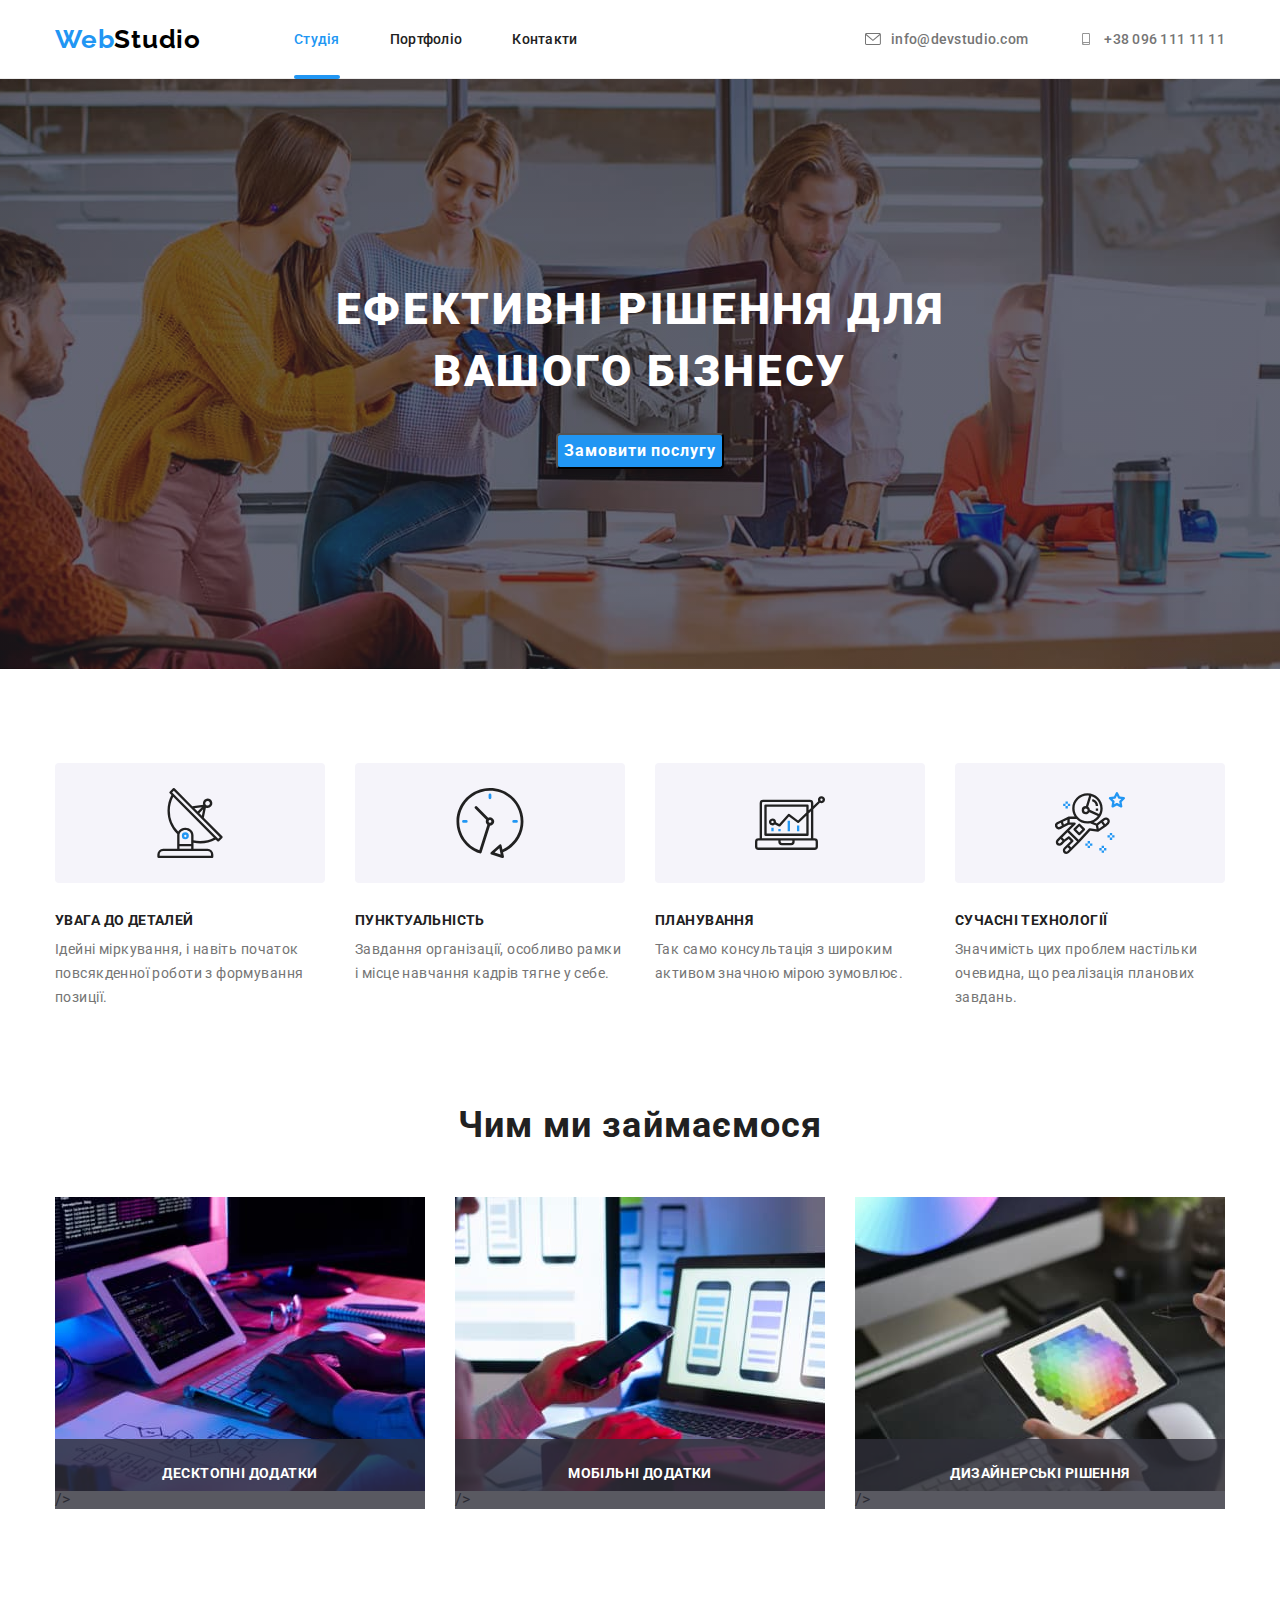
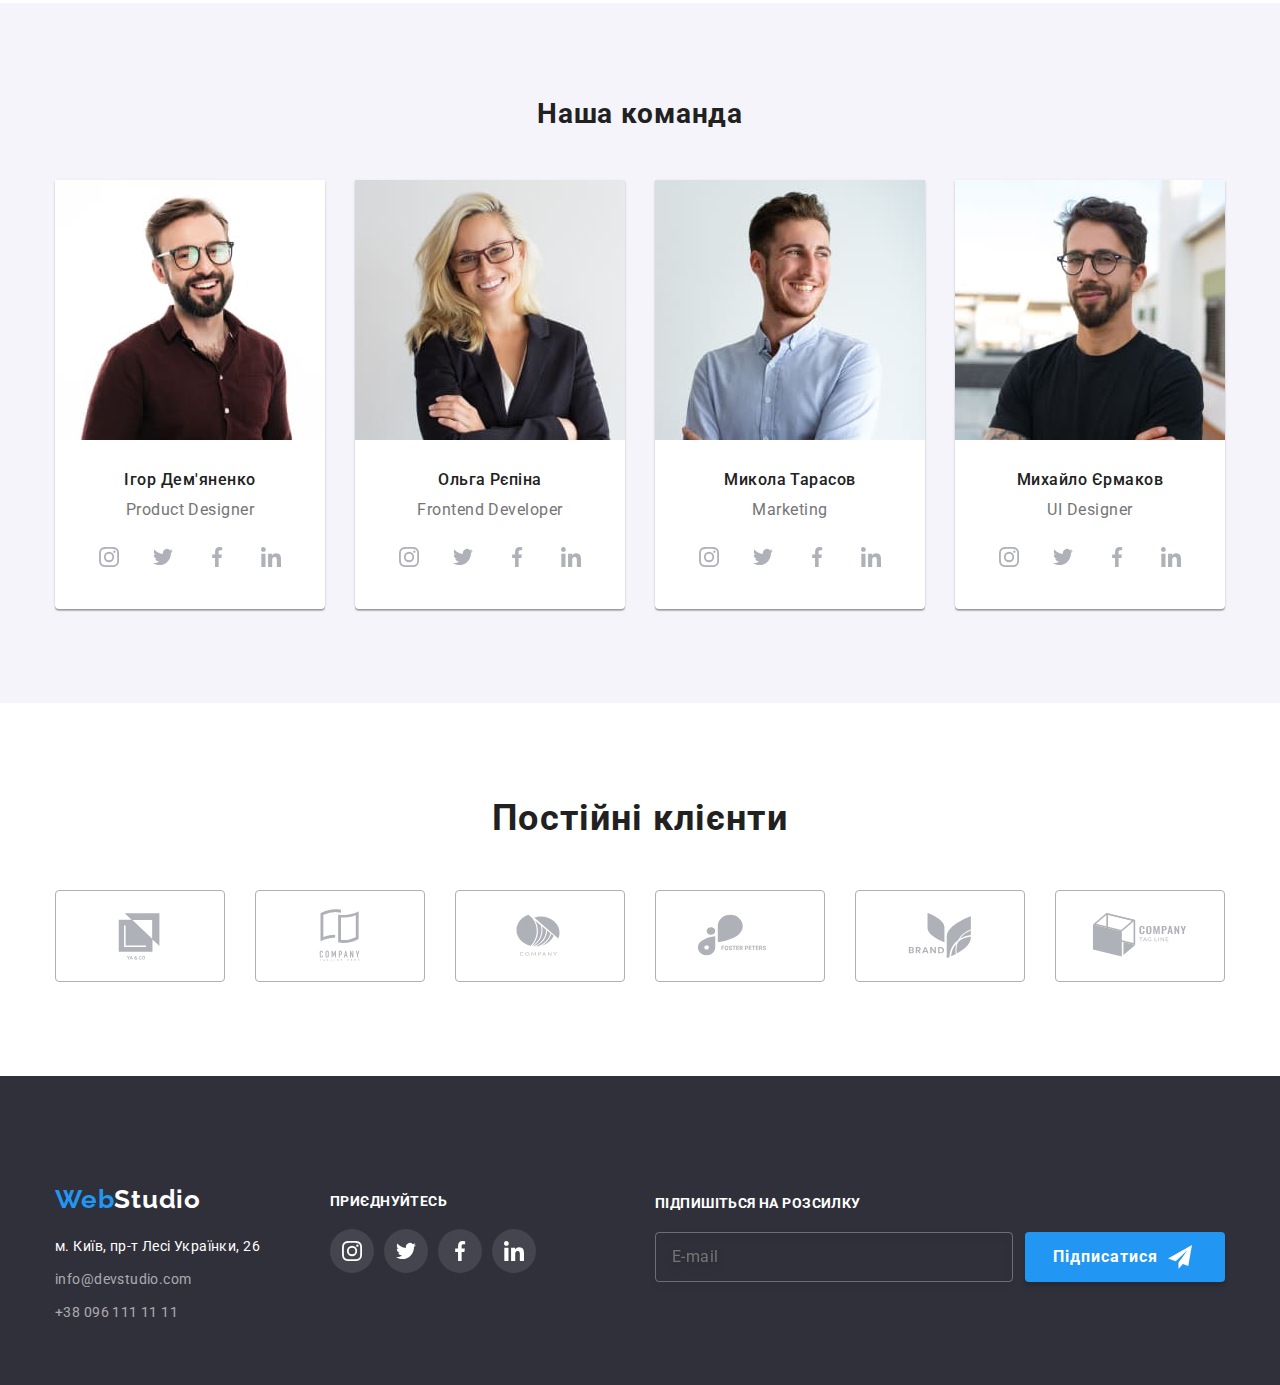
==== commit cfd1fefb: "уточнення" ====
--- a/index.html
+++ b/index.html
@@ -123,28 +123,37 @@
           <ul class="third__cards">
             <li class="third__card activity">
               <img
-                srcset="./images/desktop@1x.jpg, ./images/desktop@2x.jpg"
+                srcset="./images/desktop@1x.jpg 1x, ./images/desktop@2x.jpg 2x"
                 src="./images/desktop@1x.jpg"
                 alt="Написання коду за комп'ютером"
+                <!--
                 width="370"
+                --
+              />
               />
               <div class="activity__name">Десктопні додатки</div>
             </li>
             <li class="third__card activity">
               <img
-                srcset="./images/desktop2@1x.jpg, ./images/desktop2@2x.jpg"
+                srcset="./images/desktop2@1x.jpg 1x, ./images/desktop2@2x.jpg 2x"
                 src="./images/desktop2@1x.jpg"
                 alt="Розроблення мобільного додатку"
+                <!--
                 width="370"
+                --
+              />
               />
               <div class="activity__name">Мобільні додатки</div>
             </li>
             <li class="third__card activity">
               <img
-                srcset="./images/desktop3@1x.jpg, ./images/desktop3@2x.jpg"
+                srcset="./images/desktop3@1x.jpg 1x, ./images/desktop3@2x.jpg 2x"
                 src="./images/desktop3@1x.jpg"
                 alt="Коло кольорів"
+                <!--
                 width="370"
+                --
+              />
               />
               <div class="activity__name">Дизайнерські рішення</div>
             </li>
--- a/css/main.min.css
+++ b/css/main.min.css
@@ -1 +1 @@
-:root{--color-brend:#2f303a;--color-accent:#2196f3;--color-background:#ffffff;--text-color:#212121;--text-color-optional:#757575;--social-icon-color: #afb1b8;--black-color: #000000;--color-hover: #188ce8;--color-background-color: #f5f4fa;--color-overlay:#eeeeee;--color-background-hero: #c4c4c4;--color-border: #afb1b8;--timing-duration: 250ms;--gradient: linear-gradient(to right,rgba(47, 48, 58, 0.4),rgba(47, 48, 58, 0.4));--logo-font-family: @font-face { font-family: "Raleway"; font-style: normal; font-weight: 700; src: url("../fonts/raleway-v28-latin-700.eot"); /* IE9 Compat Modes */ src: local(""), url("../fonts/raleway-v28-latin-700.eot?#iefix") format("embedded-opentype"), url("../fonts/raleway-v28-latin-700.woff2") format("woff2"), url("../fonts/raleway-v28-latin-700.woff") format("woff"), url("../fonts/raleway-v28-latin-700.ttf") format("truetype"), url("../fonts/raleway-v28-latin-700.svg#Raleway") format("svg"); /* Legacy iOS */ };--second-font-family: @font-face { font-family: "Roboto"; font-style: normal; font-weight: 400; src: url("../fonts/roboto-v30-latin_cyrillic-regular.eot"); /* IE9 Compat Modes */ src: local(""), url("../fonts/roboto-v30-latin_cyrillic-regular.eot?#iefix") format("embedded-opentype"), url("../fonts/roboto-v30-latin_cyrillic-regular.woff2") format("woff2"), url("../fonts/roboto-v30-latin_cyrillic-regular.woff") format("woff"), url("../fonts/roboto-v30-latin_cyrillic-regular.ttf") format("truetype"), url("../fonts/roboto-v30-latin_cyrillic-regular.svg#Roboto") format("svg"); /* Legacy iOS */ };--main-font-family: @font-face { font-family: "Roboto"; font-style: normal; font-weight: 500; src: url("../fonts/roboto-v30-latin_cyrillic-500.eot"); /* IE9 Compat Modes */ src: local(""), url("../fonts/roboto-v30-latin_cyrillic-500.eot?#iefix") format("embedded-opentype"), url("../fonts/roboto-v30-latin_cyrillic-500.woff2") format("woff2"), url("../fonts/roboto-v30-latin_cyrillic-500.woff") format("woff"), url("../fonts/roboto-v30-latin_cyrillic-500.ttf") format("truetype"), url("../fonts/roboto-v30-latin_cyrillic-500.svg#Roboto") format("svg"); /* Legacy iOS */ };--title-font-family: @font-face { font-family: "Roboto"; font-style: normal; font-weight: 700; src: url("../fonts/roboto-v30-latin_cyrillic-700.eot"); /* IE9 Compat Modes */ src: local(""), url("../fonts/roboto-v30-latin_cyrillic-700.eot?#iefix") format("embedded-opentype"), url("../fonts/roboto-v30-latin_cyrillic-700.woff2") format("woff2"), url("../fonts/roboto-v30-latin_cyrillic-700.woff") format("woff"), url("../fonts/roboto-v30-latin_cyrillic-700.ttf") format("truetype"), url("../fonts/roboto-v30-latin_cyrillic-700.svg#Roboto") format("svg"); /* Legacy iOS */ };--hero-font-family: @font-face { font-family: "Roboto"; font-style: normal; font-weight: 900; src: url("../fonts/roboto-v30-latin_cyrillic-900.eot"); /* IE9 Compat Modes */ src: local(""), url("../fonts/roboto-v30-latin_cyrillic-900.eot?#iefix") format("embedded-opentype"), url("../fonts/roboto-v30-latin_cyrillic-900.woff2") format("woff2"), url("../fonts/roboto-v30-latin_cyrillic-900.woff") format("woff"), url("../fonts/roboto-v30-latin_cyrillic-900.ttf") format("truetype"), url("../fonts/roboto-v30-latin_cyrillic-900.svg#Roboto") format("svg"); /* Legacy iOS */ }}body{background-color:var(--color-background);font-family:"Roboto",sans-serif;color:var(--text-color)}@media screen and (max-width: 1199px){body{margin:0}}h1,h2,h3,h4,h5,h6,p,ul{margin:0}img{display:block;max-width:100%;height:auto}.section{padding-top:60px;padding-bottom:60px}@media screen and (min-width: 1200px){.section{padding-top:94px;padding-bottom:94px}}ul{list-style:none}.visually-hidden{position:absolute;white-space:nowrap;width:1px;height:1px;overflow:hidden;border:0;padding:0;clip:rect(0 0 0 0);-webkit-clip-path:inset(50%);clip-path:inset(50%);margin:-1px}.activity{position:relative}.activity__name{position:absolute;font-weight:700;font-size:14px;line-height:1.14;text-align:center;letter-spacing:.03em;text-transform:uppercase;color:var(--color-background);background:rgba(47,48,58,.8);height:70px;width:100%;bottom:0;padding:27px 95px}.address{text-decoration:none}@media screen and (max-width: 1199px){.address{display:-webkit-box;display:-ms-flexbox;display:flex;-webkit-box-pack:center;-ms-flex-pack:center;justify-content:center}}.address__card{padding-left:0;margin-top:0;margin-bottom:0}@media screen and (max-width: 1199px){.address__item{display:-webkit-box;display:-ms-flexbox;display:flex;-webkit-box-pack:center;-ms-flex-pack:center;justify-content:center}}.address__item:not(:last-child){margin-bottom:9px}.address__link{text-decoration:none;font-style:normal;color:var(--color-background);font-weight:400;font-size:14px;line-height:1.7;letter-spacing:.03em;-webkit-transition:color var(--timing-duration) cubic-bezier(0.4, 0, 0.2, 1);transition:color var(--timing-duration) cubic-bezier(0.4, 0, 0.2, 1)}.address__link:hover{color:var(--color-accent)}.address__link:focus{color:var(--color-accent)}.address__link-contact{text-decoration:none;font-style:normal;font-weight:400;font-size:14px;line-height:1.7;letter-spacing:.03em;color:rgba(255,255,255,.6);-webkit-transition:color var(--timing-duration) cubic-bezier(0.4, 0, 0.2, 1);transition:color var(--timing-duration) cubic-bezier(0.4, 0, 0.2, 1)}.address__link-contact:hover{color:var(--color-accent)}.address__link-contact:focus{color:var(--color-accent)}.card{display:-webkit-box;display:-ms-flexbox;display:flex;-webkit-box-align:center;-ms-flex-align:center;align-items:center;-webkit-box-pack:center;-ms-flex-pack:center;justify-content:center;background:var(--color-background-color);border-radius:4px;height:120px;margin-bottom:30px}.advantages{margin:0;display:block;padding:0;list-style:none;gap:30px}@media screen and (min-width: 768px){.advantages{display:-webkit-box;display:-ms-flexbox;display:flex;-ms-flex-wrap:wrap;flex-wrap:wrap;-webkit-box-pack:center;-ms-flex-pack:center;justify-content:center}}.advantages__item{max-width:450px}@media screen and (max-width: 767px){.advantages__item:not(:last-child){margin-bottom:30px}}@media screen and (min-width: 768px){.advantages__item{max-width:354px}}@media screen and (min-width: 1200px){.advantages__item{width:270px}}.advantages__subtitle{font-weight:700;font-size:14px;line-height:1.1;letter-spacing:.03em;text-transform:uppercase}@media screen and (max-width: 767px){.advantages__subtitle{text-align:center}}.advantages__paragraph{font-weight:400;font-size:14px;line-height:1.7;letter-spacing:.03em;color:var(--text-color-optional);margin-top:10px;margin-bottom:0}.backdrop{background:rgba(0,0,0,.2);position:fixed;left:0px;top:0px;width:100%;height:100%;z-index:1;-webkit-transition:opacity var(--timing-duration) cubic-bezier(0.4, 0, 0.2, 1),visibility var(--timing-duration) cubic-bezier(0.4, 0, 0.2, 1);transition:opacity var(--timing-duration) cubic-bezier(0.4, 0, 0.2, 1),visibility var(--timing-duration) cubic-bezier(0.4, 0, 0.2, 1)}.backdrop__modal{top:50%;left:50%;-webkit-transform:translate(-50%, -50%);transform:translate(-50%, -50%)}.checkbox{position:absolute}.checkbox__input{-webkit-appearance:none;-moz-appearance:none;appearance:none;-webkit-transition:border-color var(--timing-duration) cubic-bezier(0.4, 0, 0.2, 1);transition:border-color var(--timing-duration) cubic-bezier(0.4, 0, 0.2, 1)}.checkbox__icon{border:2px solid var(--text-color);border-radius:1px;-webkit-transition:background-color var(--timing-duration) cubic-bezier(0.4, 0, 0.2, 1),border-color var(--timing-duration) cubic-bezier(0.4, 0, 0.2, 1);transition:background-color var(--timing-duration) cubic-bezier(0.4, 0, 0.2, 1),border-color var(--timing-duration) cubic-bezier(0.4, 0, 0.2, 1)}.checkbox__input:checked+.checkbox__icon{background-color:var(--color-accent);border:none}.checkbox:focus-within.checkbox__icon{border-color:var(--color-accent)}.close{position:absolute;width:30px;height:30px;top:8px;right:8px;background-color:var(--color-background);border:1px solid rgba(0,0,0,.1);border-radius:50%;padding:0;display:-webkit-box;display:-ms-flexbox;display:flex;-webkit-box-pack:center;-ms-flex-pack:center;justify-content:center;-webkit-box-align:center;-ms-flex-align:center;align-items:center;cursor:pointer;fill:var(--black-color)}.close__icon{-webkit-transition:fill var(--timing-duration) cubic-bezier(0.4, 0, 0.2, 1);transition:fill var(--timing-duration) cubic-bezier(0.4, 0, 0.2, 1)}.close:hover .close__icon{fill:var(--color-accent)}.close:focus .close__icon{fill:var(--color-accent)}.contact{list-style:none;font-weight:500;font-size:14px;line-height:1.1;letter-spacing:.02em;display:none;-ms-flex-wrap:wrap;flex-wrap:wrap;-webkit-box-align:center;-ms-flex-align:center;align-items:center;padding:0}@media screen and (min-width: 768px){.contact{display:-webkit-box;display:-ms-flexbox;display:flex}}.contact__item{text-decoration:none;color:var(--text-color-optional);display:-webkit-box;display:-ms-flexbox;display:flex;-webkit-box-align:center;-ms-flex-align:center;align-items:center;-webkit-box-pack:center;-ms-flex-pack:center;justify-content:center;-webkit-transition:color var(--timing-duration) cubic-bezier(0.4, 0, 0.2, 1);transition:color var(--timing-duration) cubic-bezier(0.4, 0, 0.2, 1)}.contact__item:hover{color:var(--color-accent)}.contact__item:focus{color:var(--color-accent)}@media screen and (min-width: 768px){.contact__item{padding:5px 0}}.contact__icon{fill:currentColor;margin-right:10px}.container{padding-left:15px;padding-right:15px}@media screen and (min-width: 480px){.container{width:480px;margin-left:auto;margin-right:auto}}@media screen and (min-width: 768px){.container{width:768px}}@media screen and (min-width: 1200px){.container{width:1200px}}.customers__title{font-weight:700;font-size:36px;line-height:1.2;letter-spacing:.03em;text-align:center;margin-bottom:50px}@media screen and (min-width: 768px)and (max-width: 1199px){.customers__title{font-size:36px;line-height:1.2;margin-bottom:30px}}.customers__list{display:-webkit-box;display:-ms-flexbox;display:flex;-webkit-box-pack:center;-ms-flex-pack:center;justify-content:center;-ms-flex-wrap:wrap;flex-wrap:wrap;gap:30px;padding:0;margin:0}@media screen and (min-width: 768px){.customers__list{display:-webkit-box;display:-ms-flexbox;display:flex;-ms-flex-wrap:wrap;flex-wrap:wrap;-webkit-box-pack:center;-ms-flex-pack:center;justify-content:center}}@media screen and (min-width: 1200px){.customers__list{-ms-flex-wrap:nowrap;flex-wrap:nowrap}}.customers__box{-ms-flex-preferred-size:calc((100% - 30px)/2);flex-basis:calc((100% - 30px)/2);height:92px}@media screen and (min-width: 768px){.customers__box{-ms-flex-preferred-size:calc((100% - 60px)/3);flex-basis:calc((100% - 60px)/3)}}@media screen and (min-width: 1200px){.customers__box{-ms-flex-preferred-size:calc((100% - 150px)/6);flex-basis:calc((100% - 150px)/6)}}.customers__link{width:100%;height:100%;display:-webkit-box;display:-ms-flexbox;display:flex;-webkit-box-align:center;-ms-flex-align:center;align-items:center;-webkit-box-pack:center;-ms-flex-pack:center;justify-content:center;border:1px solid var(--color-border);border-radius:4px;fill:var(--social-icon-color);-webkit-transition:border-color var(--timing-duration) cubic-bezier(0.4, 0, 0.2, 1);transition:border-color var(--timing-duration) cubic-bezier(0.4, 0, 0.2, 1)}.customers__link:hover{border-color:var(--color-accent)}.customers__link:focus{border-color:var(--color-accent)}.customers__icon{-webkit-transition:fill var(--timing-duration) cubic-bezier(0.4, 0, 0.2, 1);transition:fill var(--timing-duration) cubic-bezier(0.4, 0, 0.2, 1)}.customers__link:hover .customers__icon{fill:var(--color-accent)}.customers__link:focus .customers__icon{fill:var(--color-accent)}.footer{position:absolute;width:100%;background-color:var(--color-brend);padding-top:60px;padding-bottom:60px}.footer__box{display:block;-webkit-box-align:baseline;-ms-flex-align:baseline;align-items:baseline}@media screen and (min-width: 1200px){.footer__box{display:-webkit-box;display:-ms-flexbox;display:flex}}@media screen and (min-width: 768px){.footer__nav-box{display:-webkit-box;display:-ms-flexbox;display:flex}}@media screen and (min-width: 768px)and (max-width: 1199px){.footer__address-box{margin-left:76px}}.footer__logo{font-family:"Raleway",sans-serif;color:var(--color-background);font-weight:700;font-size:26px;line-height:1.2;letter-spacing:.03em;text-decoration:none}.footer__address{margin-top:20px}.footer__social-box{margin-top:60px}@media screen and (min-width: 768px)and (max-width: 1199px){.footer__social-box{margin-top:30px;margin-left:165px}}@media screen and (min-width: 1200px){.footer__social-box{margin-left:70px;margin-top:10px}}.footer__social-title{display:-webkit-box;display:-ms-flexbox;display:flex;-webkit-box-pack:center;-ms-flex-pack:center;justify-content:center;font-weight:700;font-size:14px;line-height:1.1;letter-spacing:.03em;text-transform:uppercase;color:var(--color-background);margin-bottom:20px}@media screen and (min-width: 1200px){.footer__social-title{display:block}}.footer__social-list{gap:10px;margin:0}@media screen and (max-width: 1199px){.footer__social-list{display:-webkit-box;display:-ms-flexbox;display:flex;-webkit-box-pack:center;-ms-flex-pack:center;justify-content:center}}.footer__e-mail-input{display:-webkit-box;display:-ms-flexbox;display:flex;margin-left:auto;margin-top:60px}@media screen and (max-width: 1199px){.footer__e-mail-input{-webkit-box-pack:center;-ms-flex-pack:center;justify-content:center}}.footer__label{display:-webkit-box;display:-ms-flexbox;display:flex;font-weight:700;font-size:14px;line-height:1.14;letter-spacing:.03em;text-transform:uppercase;color:var(--color-background)}@media screen and (max-width: 1199px){.footer__label{-webkit-box-pack:center;-ms-flex-pack:center;justify-content:center}}.footer__form-box{display:-webkit-box;display:-ms-flexbox;display:flex;margin-top:20px}@media screen and (max-width: 1199px){.footer__form-box{-webkit-box-pack:center;-ms-flex-pack:center;justify-content:center;-ms-flex-wrap:wrap;flex-wrap:wrap}}.footer__input{-webkit-box-sizing:border-box;box-sizing:border-box;width:100%;height:50px;border:1px solid rgba(255,255,255,.3);-webkit-filter:drop-shadow(0px 4px 4px rgba(0, 0, 0, 0.15));filter:drop-shadow(0px 4px 4px rgba(0, 0, 0, 0.15));border-radius:4px;font-weight:400;font-size:16px;line-height:1.25;outline:none;padding:15px 0 15px 16px;letter-spacing:.03em;color:rgba(255,255,255,.6);display:-webkit-box;display:-ms-flexbox;display:flex;-webkit-box-align:center;-ms-flex-align:center;align-items:center;background-color:rgba(0,0,0,0);margin-right:12px}@media screen and (min-width: 1200px){.footer__input{width:358px}}@media screen and (max-width: 1199px){.footer__button-box{display:-webkit-box;display:-ms-flexbox;display:flex;-webkit-box-pack:center;-ms-flex-pack:center;justify-content:center;margin-top:20px}}.footer__input-button{width:200px;height:50px;background:var(--color-accent);-webkit-box-shadow:0px 4px 4px rgba(0,0,0,.15);box-shadow:0px 4px 4px rgba(0,0,0,.15);border-radius:4px;outline:none;border:none;padding:10px 28px;font-weight:700;font-size:16px;line-height:1.88;display:-webkit-box;display:-ms-flexbox;display:flex;-webkit-box-align:center;-ms-flex-align:center;align-items:center;text-align:center;letter-spacing:.06em;color:var(--color-background)}.footer__icon{fill:var(--color-background);margin-left:10px}.header{background-color:var(--color-background);border-bottom:1px solid #ececec}.header__container{display:-webkit-box;display:-ms-flexbox;display:flex;margin-left:0}@media screen and (min-width: 768px){.header__container{margin:0}}@media screen and (min-width: 1200px){.header__container{margin:0;margin-left:auto;margin-right:auto}}.header__nav{-ms-flex-wrap:wrap;flex-wrap:wrap;display:-webkit-box;display:-ms-flexbox;display:flex;-webkit-box-align:center;-ms-flex-align:center;align-items:center;margin-bottom:-1px}.header__logo{margin-right:93px;margin-left:0;color:var(--black-color)}.header__menu{position:absolute;top:10px;right:10px;border:none;padding:0;width:40px;height:40px}@media screen and (min-width: 768px){.header__menu{display:none}}.header__icon{background-color:var(--color-background);fill:var(--text-color);-webkit-transition:fill var(--timing-duration) cubic-bezier(0.4, 0, 0.2, 1);transition:fill var(--timing-duration) cubic-bezier(0.4, 0, 0.2, 1)}.header__icon:hover{fill:var(--color-accent)}.header__list{list-style:none;font-weight:500;font-size:14px;line-height:1.1;letter-spacing:.02em;display:none;-ms-flex-wrap:wrap;flex-wrap:wrap;margin-top:0;margin-bottom:0;gap:50px}@media screen and (min-width: 768px){.header__list{display:-webkit-box;display:-ms-flexbox;display:flex}}@media screen and (min-width: 1200px){.header__list{padding:0}}.header__link{text-decoration:none;color:var(--text-color);-webkit-transition:color var(--timing-duration) cubic-bezier(0.4, 0, 0.2, 1);transition:color var(--timing-duration) cubic-bezier(0.4, 0, 0.2, 1);padding-top:32px;padding-bottom:32px;display:block}.header__link:hover{color:var(--color-accent)}.header__link:focus{color:var(--color-accent)}.header__link--current{text-decoration:none;color:var(--color-accent);height:48px}.header__link--current::after{content:"";display:block;width:100%;height:4px;background-color:currentColor;border-radius:2px;margin-top:37px}@media screen and (min-width: 1200px){.header__link--current::after{margin-top:28px}}.header__contact{margin-left:auto;margin-top:0;margin-bottom:0;gap:50px}@media screen and (min-width: 768px){.header__contact{display:inline-block;margin-top:21px;margin-bottom:21px}}@media screen and (min-width: 1200px){.header__contact{display:-webkit-box;display:-ms-flexbox;display:flex}}.hero{background-color:var(--color-brend);text-align:center;letter-spacing:.06em;text-transform:uppercase;padding-top:118px;padding-bottom:118px;background-color:var(--color-background-hero);background-repeat:no-repeat;background-size:1600px;background-position:center;margin:auto}@media screen and (max-width: 767px),screen and (min-device-pixel-ratio: 2),screen and (-webkit-min-device-pixel-ratio: 2),screen and (min-resolution: 192dpi),screen and (min-resolution: 2dppx){.hero{background-image:var(--gradient),url(/./images/heromobile@2x.jpg)}}@media screen and (max-width: 767px){.hero{background-image:var(--gradient),url(/./images/heromobile@1x.jpg)}}@media screen and (min-width: 768px),screen and (min-device-pixel-ratio: 2),screen and (-webkit-min-device-pixel-ratio: 2),screen and (min-resolution: 192dpi),screen and (min-resolution: 2dppx){.hero{background-image:var(--gradient),url(/./images/herotablet@2x.jpg)}}@media screen and (min-width: 768px){.hero{background-image:var(--gradient),url(/./images/herotablet@1x.jpg)}}@media screen and (min-width: 1200px),screen and (min-device-pixel-ratio: 2),screen and (-webkit-min-device-pixel-ratio: 2),screen and (min-resolution: 192dpi),screen and (min-resolution: 2dppx){.hero{background-image:var(--gradient),url(/./images/herodesktop@2x.jpg)}}@media screen and (min-width: 1200px){.hero{background-image:var(--gradient),url(/./images/herodesktop@1x.jpg);padding-top:200px;padding-bottom:200px}}.hero__title{text-transform:uppercase;font-weight:900;font-size:26px;line-height:1.61;color:var(--color-background);text-align:center;letter-spacing:.06em;max-width:360px;margin:0 auto 30px}@media screen and (min-width: 1200px){.hero__title{font-size:44px;line-height:1.4;max-width:696px}}.hero__button{background-color:var(--color-accent);font-weight:700;font-size:16px;line-height:1.9;color:var(--color-background);cursor:pointer;letter-spacing:.06em;-webkit-box-shadow:0px 4px 4px rgba(0,0,0,.15);box-shadow:0px 4px 4px rgba(0,0,0,.15);border-radius:4px;-webkit-box-align:center;-ms-flex-align:center;align-items:center;text-align:center;-webkit-transition:background-color var(--timing-duration) cubic-bezier(0.4, 0, 0.2, 1);transition:background-color var(--timing-duration) cubic-bezier(0.4, 0, 0.2, 1)}.hero__button:active{background-color:var(--color-hover)}.is-hidden{opacity:0;visibility:hidden;pointer-events:none}.logo{font-family:"Raleway",sans-serif;font-weight:700;font-size:24px;line-height:1.16;letter-spacing:.03em;text-decoration:none;display:-webkit-box;display:-ms-flexbox;display:flex;-ms-flex-wrap:wrap;flex-wrap:wrap}@media screen and (max-width: 768px){.logo{font-size:24px;line-height:1.16;margin:16px 0 16px 15px}}@media screen and (min-width: 768px){.logo{font-size:26px;line-height:1.2}}@media screen and (max-width: 1199px){.logo{-webkit-box-pack:center;-ms-flex-pack:center;justify-content:center}}.logo__accent{color:var(--color-accent)}.member{-webkit-box-shadow:0px 1px 3px rgba(0,0,0,.12),0px 1px 1px rgba(0,0,0,.14),0px 2px 1px rgba(0,0,0,.2);box-shadow:0px 1px 3px rgba(0,0,0,.12),0px 1px 1px rgba(0,0,0,.14),0px 2px 1px rgba(0,0,0,.2);border-radius:0px 0px 4px 4px;background-color:var(--color-background)}@media screen and (max-width: 767px){.member{margin-bottom:30px}}.member__image{border-radius:0px}@media screen and (min-width: 768px)and (max-width: 1199px){.member__image{width:354px}}.member__box{padding:30px 5px}.member__subtitle{font-weight:500;font-size:16px;line-height:1.2;letter-spacing:.03em;margin-bottom:10px;text-align:center}.member__paragraph{font-weight:400;font-size:16px;line-height:1.2;color:var(--text-color-optional);letter-spacing:.03em;margin-top:0;margin-bottom:0;text-align:center}.member__social-list{gap:10px;margin-top:16px}.mobile-menu{position:fixed;left:0;top:0;display:none;width:100%;height:100%;background-color:var(--color-background);padding:48px 40px}.mobile-menu.is-open{display:block}.mobile-menu__close{position:absolute;top:10px;right:10px;border:none;padding:0;width:40px;height:40px}.mobile-menu__icon{background-color:var(--color-background);fill:var(--text-color);-webkit-transition:fill var(--timing-duration) cubic-bezier(0.4, 0, 0.2, 1);transition:fill var(--timing-duration) cubic-bezier(0.4, 0, 0.2, 1)}.mobile-menu__icon:hover{fill:var(--color-accent)}.mobile-menu__nav{padding:0;margin-bottom:306px}.mobile-menu__list{font-weight:500;font-size:40px;line-height:1.17;letter-spacing:.02em;color:var(--text-color);margin-bottom:32px}.mobile-menu__list:hover{color:var(--color-accent)}.mobile-menu__contact{padding:0}.mobile-menu__item{margin-bottom:32px}.mobile-menu__tel{font-weight:500;font-size:34px;line-height:1.18;letter-spacing:.02em;text-decoration:none;color:var(--color-accent)}.mobile-menu__mail{font-weight:500;font-size:24px;line-height:1.16;letter-spacing:.02em;text-decoration:none;color:var(--text-color-optional)}.mobile-menu__networks{display:-webkit-box;display:-ms-flexbox;display:flex;-ms-flex-wrap:wrap;flex-wrap:wrap;padding:0;margin-top:64px}.mobile-menu__link{text-decoration:none;font-weight:500;font-size:18px;line-height:1.2;letter-spacing:.02em;color:var(--color-accent)}.mobile-menu__token{color:rgba(33,33,33,.2);margin:0 10px}.modal{position:absolute;width:450px;height:609px;background-color:var(--color-background);-webkit-box-shadow:0px 1px 3px rgba(0,0,0,.12),0px 1px 1px rgba(0,0,0,.14),0px 2px 1px rgba(0,0,0,.2);box-shadow:0px 1px 3px rgba(0,0,0,.12),0px 1px 1px rgba(0,0,0,.14),0px 2px 1px rgba(0,0,0,.2);border-radius:4px;padding:40px}@media screen and (min-width: 1200px){.modal{width:528px;height:581px}}.modal__title{font-style:normal;font-weight:700;font-size:20px;line-height:1.5;text-align:center;letter-spacing:.03em;margin-bottom:12px}@media screen and (min-width: 1200px){.modal__title{line-height:1.15}}.modal__label{display:block;font-weight:400;font-size:12px;line-height:1.16;letter-spacing:.01em;color:var(--text-color-optional);margin-bottom:4px}.modal__control{position:relative;margin-bottom:10px}.modal__input{display:-webkit-box;display:-ms-flexbox;display:flex;width:100%;margin-bottom:10px;border:1px solid rgba(33,33,33,.2);border-radius:4px;outline:none;padding:12px 12px 12px 32px;-webkit-transition:border-color var(--timing-duration) cubic-bezier(0.4, 0, 0.2, 1);transition:border-color var(--timing-duration) cubic-bezier(0.4, 0, 0.2, 1)}.modal__input:focus{border-color:var(--color-accent)}.modal__icon{position:absolute;top:50%;left:12px;-webkit-transform:translateY(-50%);transform:translateY(-50%);fill:currentcolor;-webkit-transition:fill var(--timing-duration) cubic-bezier(0.4, 0, 0.2, 1);transition:fill var(--timing-duration) cubic-bezier(0.4, 0, 0.2, 1)}.modal__textarea{width:100%;height:120px;padding:12px 16px;font-weight:400;font-size:12px;line-height:1.16;letter-spacing:.01em;border:1px solid rgba(33,33,33,.2);border-radius:4px;color:rgba(117,117,117,.5);resize:none;margin-bottom:20px;outline:none;-webkit-transition:border-color var(--timing-duration) cubic-bezier(0.4, 0, 0.2, 1);transition:border-color var(--timing-duration) cubic-bezier(0.4, 0, 0.2, 1)}.modal__textarea:focus{border-color:var(--color-accent)}.modal__checkbox{position:relative;padding-left:28px;font-weight:400;font-size:12px;line-height:1.16;letter-spacing:.03em;color:var(--text-color-optional)}@media screen and (min-width: 1200px){.modal__checkbox{font-size:14px;line-height:1.7}}.modal__link{color:var(--color-accent)}.modal__button{width:200px;height:50px;margin:10px auto 0 auto;background:var(--color-accent);-webkit-box-shadow:0px 4px 4px rgba(0,0,0,.15);box-shadow:0px 4px 4px rgba(0,0,0,.15);border-radius:4px;border:none;font-weight:700;font-size:16px;line-height:1.88;letter-spacing:.06em;padding:0;display:-webkit-box;display:-ms-flexbox;display:flex;-webkit-box-align:center;-ms-flex-align:center;align-items:center;text-align:center;-webkit-box-pack:center;-ms-flex-pack:center;justify-content:center;color:var(--color-background);-webkit-transition:background-color var(--timing-duration) cubic-bezier(0.4, 0, 0.2, 1);transition:background-color var(--timing-duration) cubic-bezier(0.4, 0, 0.2, 1)}.modal__button:hover{background-color:var(--color-hover)}.modal__control:focus-within .modal__icon{fill:var(--color-accent)}.team{background-color:var(--color-background-color);display:-webkit-box;display:-ms-flexbox;display:flex}.team__title{font-weight:700;font-size:28px;line-height:1.18;letter-spacing:.03em;text-align:center;margin-bottom:50px}@media screen and (min-width: 768px)and (max-width: 1199px){.team__title{font-size:36px;line-height:1.2;margin-bottom:30px}}.team__card{margin:0;display:block;padding:0;list-style:none;gap:30px}@media screen and (min-width: 768px){.team__card{display:-webkit-box;display:-ms-flexbox;display:flex;-ms-flex-wrap:wrap;flex-wrap:wrap;-webkit-box-pack:center;-ms-flex-pack:center;justify-content:center}}@media screen and (min-width: 1200px){.team__card{-ms-flex-wrap:nowrap;flex-wrap:nowrap}}.overlay__link{display:block;text-decoration:none;-webkit-transition:-webkit-box-shadow var(--timing-duration) cubic-bezier(0.4, 0, 0.2, 1);transition:-webkit-box-shadow var(--timing-duration) cubic-bezier(0.4, 0, 0.2, 1);transition:box-shadow var(--timing-duration) cubic-bezier(0.4, 0, 0.2, 1);transition:box-shadow var(--timing-duration) cubic-bezier(0.4, 0, 0.2, 1), -webkit-box-shadow var(--timing-duration) cubic-bezier(0.4, 0, 0.2, 1)}.overlay__link:hover{-webkit-box-shadow:0px 1px 1px rgba(0,0,0,.12),0px 4px 4px rgba(0,0,0,.06),1px 4px 6px rgba(0,0,0,.16);box-shadow:0px 1px 1px rgba(0,0,0,.12),0px 4px 4px rgba(0,0,0,.06),1px 4px 6px rgba(0,0,0,.16)}.overlay__link:focus{-webkit-box-shadow:0px 1px 1px rgba(0,0,0,.12),0px 4px 4px rgba(0,0,0,.06),1px 4px 6px rgba(0,0,0,.16);box-shadow:0px 1px 1px rgba(0,0,0,.12),0px 4px 4px rgba(0,0,0,.06),1px 4px 6px rgba(0,0,0,.16)}.overlay__image-card{position:relative;overflow:hidden}.overlay__description{position:absolute;top:0;left:0;width:100%;height:100%;padding:63px 24px;background:rgba(33,150,243,.9);-webkit-transform:translateY(100%);transform:translateY(100%);-webkit-transition:-webkit-transform var(--timing-duration) cubic-bezier(0.4, 0, 0.2, 1);transition:-webkit-transform var(--timing-duration) cubic-bezier(0.4, 0, 0.2, 1);transition:transform var(--timing-duration) cubic-bezier(0.4, 0, 0.2, 1);transition:transform var(--timing-duration) cubic-bezier(0.4, 0, 0.2, 1), -webkit-transform var(--timing-duration) cubic-bezier(0.4, 0, 0.2, 1)}.overlay__link:hover .overlay__description{-webkit-transform:translateY(0);transform:translateY(0)}.overlay__link:focus .overlay__description{-webkit-transform:translateY(0);transform:translateY(0)}.overlay__text{margin:0;font-weight:400;font-size:18px;line-height:1.56;letter-spacing:.03em;color:var(--color-background)}.overlay__card{border-left:1px solid var(--color-overlay);border-right:1px solid var(--color-overlay);border-bottom:1px solid var(--color-overlay);padding:20px 24px}.overlay__subtitle{font-weight:700;font-size:18px;line-height:2;letter-spacing:.06em;color:var(--text-color);margin-bottom:4px}.overlay__paragraph{font-weight:400;font-size:16px;line-height:1.8;letter-spacing:.03em;color:var(--text-color-optional);margin-top:0;margin-bottom:0}.portfolio{display:-webkit-box;display:-ms-flexbox;display:flex;background-color:var(--color-background)}.portfolio__buttons{display:-webkit-box;display:-ms-flexbox;display:flex;padding:0;margin:0;list-style:none;margin-left:auto;margin-right:auto;-webkit-box-pack:center;-ms-flex-pack:center;justify-content:center;margin-bottom:50px;gap:8px}.portfolio__card{display:-webkit-box;display:-ms-flexbox;display:flex;-ms-flex-wrap:wrap;flex-wrap:wrap;padding:0;margin:0;list-style:none;margin-left:-30px;margin-top:-30px}.portfolio__item{-ms-flex-preferred-size:calc(33.3333333333% - 30px);flex-basis:calc(33.3333333333% - 30px);margin-left:30px;margin-top:30px}.portfolio__item:not(:last-child){margin-bottom:0}.third{padding-top:0;display:none}@media screen and (min-width: 1200px){.third{display:block}}.third__title{font-weight:700;font-size:36px;line-height:1.2;letter-spacing:.03em;text-align:center;margin-bottom:50px}.third__cards{margin:0;display:-webkit-box;display:-ms-flexbox;display:flex;padding:0;list-style:none}.third__card:not(:last-child){margin-right:30px}.list{display:-webkit-box;display:-ms-flexbox;display:flex;-webkit-box-pack:center;-ms-flex-pack:center;justify-content:center;padding:0}.list__box{width:44px;height:44px}.list__link{width:100%;height:100%;display:-webkit-box;display:-ms-flexbox;display:flex;border-color:rgba(0,0,0,0);border-radius:50%;-webkit-box-align:center;-ms-flex-align:center;align-items:center;-webkit-box-pack:center;-ms-flex-pack:center;justify-content:center;fill:var(--social-icon-color);-webkit-transition:background-color var(--timing-duration) cubic-bezier(0.4, 0, 0.2, 1);transition:background-color var(--timing-duration) cubic-bezier(0.4, 0, 0.2, 1)}.list__link:hover{background-color:var(--color-accent)}.list__link:focus{background-color:var(--color-accent)}.list__icon{-webkit-transition:fill var(--timing-duration) cubic-bezier(0.4, 0, 0.2, 1);transition:fill var(--timing-duration) cubic-bezier(0.4, 0, 0.2, 1)}.list__link:hover .list__icon{fill:var(--color-background)}.list__link:focus .list__icon{fill:var(--color-background)}.networks{display:-webkit-box;display:-ms-flexbox;display:flex;padding:0}.networks__box{width:44px;height:44px}.networks__link{width:100%;height:100%;display:-webkit-box;display:-ms-flexbox;display:flex;-webkit-box-pack:center;-ms-flex-pack:center;justify-content:center;-webkit-box-align:center;-ms-flex-align:center;align-items:center;background-color:rgba(255,255,255,.1);border-radius:50%;fill:var(--color-background);-webkit-transition:background-color var(--timing-duration) cubic-bezier(0.4, 0, 0.2, 1);transition:background-color var(--timing-duration) cubic-bezier(0.4, 0, 0.2, 1)}.networks__link:hover{background-color:var(--color-accent)}.networks__link:focus{background-color:var(--color-accent)}.filter{background:var(--color-background-color);border-radius:4px;font-weight:500;font-size:16px;line-height:1.6;letter-spacing:.03em;cursor:pointer;padding:6px 22px;border:none;-webkit-transition:background-color var(--timing-duration) cubic-bezier(0.4, 0, 0.2, 1),color var(--timing-duration) cubic-bezier(0.4, 0, 0.2, 1),-webkit-box-shadow var(--timing-duration) cubic-bezier(0.4, 0, 0.2, 1);transition:background-color var(--timing-duration) cubic-bezier(0.4, 0, 0.2, 1),color var(--timing-duration) cubic-bezier(0.4, 0, 0.2, 1),-webkit-box-shadow var(--timing-duration) cubic-bezier(0.4, 0, 0.2, 1);transition:background-color var(--timing-duration) cubic-bezier(0.4, 0, 0.2, 1),color var(--timing-duration) cubic-bezier(0.4, 0, 0.2, 1),box-shadow var(--timing-duration) cubic-bezier(0.4, 0, 0.2, 1);transition:background-color var(--timing-duration) cubic-bezier(0.4, 0, 0.2, 1),color var(--timing-duration) cubic-bezier(0.4, 0, 0.2, 1),box-shadow var(--timing-duration) cubic-bezier(0.4, 0, 0.2, 1),-webkit-box-shadow var(--timing-duration) cubic-bezier(0.4, 0, 0.2, 1)}.filter:hover{background-color:var(--color-accent);color:var(--color-background);-webkit-box-shadow:0px 3px 1px rgba(0,0,0,.1),0px 1px 2px rgba(0,0,0,.08),0px 2px 2px rgba(0,0,0,.12);box-shadow:0px 3px 1px rgba(0,0,0,.1),0px 1px 2px rgba(0,0,0,.08),0px 2px 2px rgba(0,0,0,.12)}.filter:focus{background-color:var(--color-accent);color:var(--color-background)}.filter:active{background-color:var(--color-accent)}/*# sourceMappingURL=main.min.css.map */+:root{--color-brend:#2f303a;--color-accent:#2196f3;--color-background:#ffffff;--text-color:#212121;--text-color-optional:#757575;--social-icon-color: #afb1b8;--black-color: #000000;--color-hover: #188ce8;--color-background-color: #f5f4fa;--color-overlay:#eeeeee;--color-background-hero: #c4c4c4;--color-border: #afb1b8;--timing-duration: 250ms;--gradient: linear-gradient(to right,rgba(47, 48, 58, 0.4),rgba(47, 48, 58, 0.4));--logo-font-family: @font-face { font-family: "Raleway"; font-style: normal; font-weight: 700; src: url("../fonts/raleway-v28-latin-700.eot"); /* IE9 Compat Modes */ src: local(""), url("../fonts/raleway-v28-latin-700.eot?#iefix") format("embedded-opentype"), url("../fonts/raleway-v28-latin-700.woff2") format("woff2"), url("../fonts/raleway-v28-latin-700.woff") format("woff"), url("../fonts/raleway-v28-latin-700.ttf") format("truetype"), url("../fonts/raleway-v28-latin-700.svg#Raleway") format("svg"); /* Legacy iOS */ };--second-font-family: @font-face { font-family: "Roboto"; font-style: normal; font-weight: 400; src: url("../fonts/roboto-v30-latin_cyrillic-regular.eot"); /* IE9 Compat Modes */ src: local(""), url("../fonts/roboto-v30-latin_cyrillic-regular.eot?#iefix") format("embedded-opentype"), url("../fonts/roboto-v30-latin_cyrillic-regular.woff2") format("woff2"), url("../fonts/roboto-v30-latin_cyrillic-regular.woff") format("woff"), url("../fonts/roboto-v30-latin_cyrillic-regular.ttf") format("truetype"), url("../fonts/roboto-v30-latin_cyrillic-regular.svg#Roboto") format("svg"); /* Legacy iOS */ };--main-font-family: @font-face { font-family: "Roboto"; font-style: normal; font-weight: 500; src: url("../fonts/roboto-v30-latin_cyrillic-500.eot"); /* IE9 Compat Modes */ src: local(""), url("../fonts/roboto-v30-latin_cyrillic-500.eot?#iefix") format("embedded-opentype"), url("../fonts/roboto-v30-latin_cyrillic-500.woff2") format("woff2"), url("../fonts/roboto-v30-latin_cyrillic-500.woff") format("woff"), url("../fonts/roboto-v30-latin_cyrillic-500.ttf") format("truetype"), url("../fonts/roboto-v30-latin_cyrillic-500.svg#Roboto") format("svg"); /* Legacy iOS */ };--title-font-family: @font-face { font-family: "Roboto"; font-style: normal; font-weight: 700; src: url("../fonts/roboto-v30-latin_cyrillic-700.eot"); /* IE9 Compat Modes */ src: local(""), url("../fonts/roboto-v30-latin_cyrillic-700.eot?#iefix") format("embedded-opentype"), url("../fonts/roboto-v30-latin_cyrillic-700.woff2") format("woff2"), url("../fonts/roboto-v30-latin_cyrillic-700.woff") format("woff"), url("../fonts/roboto-v30-latin_cyrillic-700.ttf") format("truetype"), url("../fonts/roboto-v30-latin_cyrillic-700.svg#Roboto") format("svg"); /* Legacy iOS */ };--hero-font-family: @font-face { font-family: "Roboto"; font-style: normal; font-weight: 900; src: url("../fonts/roboto-v30-latin_cyrillic-900.eot"); /* IE9 Compat Modes */ src: local(""), url("../fonts/roboto-v30-latin_cyrillic-900.eot?#iefix") format("embedded-opentype"), url("../fonts/roboto-v30-latin_cyrillic-900.woff2") format("woff2"), url("../fonts/roboto-v30-latin_cyrillic-900.woff") format("woff"), url("../fonts/roboto-v30-latin_cyrillic-900.ttf") format("truetype"), url("../fonts/roboto-v30-latin_cyrillic-900.svg#Roboto") format("svg"); /* Legacy iOS */ }}body{background-color:var(--color-background);font-family:"Roboto",sans-serif;color:var(--text-color)}@media screen and (max-width: 1199px){body{margin:0}}h1,h2,h3,h4,h5,h6,p,ul{margin:0}img{display:block;max-width:100%;height:auto}.section{padding-top:60px;padding-bottom:60px}@media screen and (min-width: 1200px){.section{padding-top:94px;padding-bottom:94px}}ul{list-style:none}.visually-hidden{position:absolute;white-space:nowrap;width:1px;height:1px;overflow:hidden;border:0;padding:0;clip:rect(0 0 0 0);-webkit-clip-path:inset(50%);clip-path:inset(50%);margin:-1px}.activity{position:relative}.activity__name{position:absolute;font-weight:700;font-size:14px;line-height:1.14;text-align:center;letter-spacing:.03em;text-transform:uppercase;color:var(--color-background);background:rgba(47,48,58,.8);height:70px;width:100%;bottom:0;padding:27px 95px}.address{text-decoration:none}@media screen and (max-width: 1199px){.address{display:-webkit-box;display:-ms-flexbox;display:flex;-webkit-box-pack:center;-ms-flex-pack:center;justify-content:center}}.address__card{padding-left:0;margin-top:0;margin-bottom:0}@media screen and (max-width: 1199px){.address__item{display:-webkit-box;display:-ms-flexbox;display:flex;-webkit-box-pack:center;-ms-flex-pack:center;justify-content:center}}.address__item:not(:last-child){margin-bottom:9px}.address__link{text-decoration:none;font-style:normal;color:var(--color-background);font-weight:400;font-size:14px;line-height:1.7;letter-spacing:.03em;-webkit-transition:color var(--timing-duration) cubic-bezier(0.4, 0, 0.2, 1);transition:color var(--timing-duration) cubic-bezier(0.4, 0, 0.2, 1)}.address__link:hover{color:var(--color-accent)}.address__link:focus{color:var(--color-accent)}.address__link-contact{text-decoration:none;font-style:normal;font-weight:400;font-size:14px;line-height:1.7;letter-spacing:.03em;color:rgba(255,255,255,.6);-webkit-transition:color var(--timing-duration) cubic-bezier(0.4, 0, 0.2, 1);transition:color var(--timing-duration) cubic-bezier(0.4, 0, 0.2, 1)}.address__link-contact:hover{color:var(--color-accent)}.address__link-contact:focus{color:var(--color-accent)}.card{display:-webkit-box;display:-ms-flexbox;display:flex;-webkit-box-align:center;-ms-flex-align:center;align-items:center;-webkit-box-pack:center;-ms-flex-pack:center;justify-content:center;background:var(--color-background-color);border-radius:4px;height:120px;margin-bottom:30px}.advantages{margin:0;display:block;padding:0;list-style:none;gap:30px}@media screen and (min-width: 768px){.advantages{display:-webkit-box;display:-ms-flexbox;display:flex;-ms-flex-wrap:wrap;flex-wrap:wrap;-webkit-box-pack:center;-ms-flex-pack:center;justify-content:center}}.advantages__item{max-width:450px}@media screen and (max-width: 767px){.advantages__item:not(:last-child){margin-bottom:30px}}@media screen and (min-width: 768px){.advantages__item{max-width:354px}}@media screen and (min-width: 1200px){.advantages__item{width:270px}}.advantages__subtitle{font-weight:700;font-size:14px;line-height:1.1;letter-spacing:.03em;text-transform:uppercase}@media screen and (max-width: 767px){.advantages__subtitle{text-align:center}}.advantages__paragraph{font-weight:400;font-size:14px;line-height:1.7;letter-spacing:.03em;color:var(--text-color-optional);margin-top:10px;margin-bottom:0}.backdrop{background:rgba(0,0,0,.2);position:fixed;left:0px;top:0px;width:100%;height:100%;z-index:1;-webkit-transition:opacity var(--timing-duration) cubic-bezier(0.4, 0, 0.2, 1),visibility var(--timing-duration) cubic-bezier(0.4, 0, 0.2, 1);transition:opacity var(--timing-duration) cubic-bezier(0.4, 0, 0.2, 1),visibility var(--timing-duration) cubic-bezier(0.4, 0, 0.2, 1)}.backdrop__modal{top:50%;left:50%;-webkit-transform:translate(-50%, -50%);transform:translate(-50%, -50%)}.checkbox{position:absolute}.checkbox__input{-webkit-appearance:none;-moz-appearance:none;appearance:none;-webkit-transition:border-color var(--timing-duration) cubic-bezier(0.4, 0, 0.2, 1);transition:border-color var(--timing-duration) cubic-bezier(0.4, 0, 0.2, 1)}.checkbox__icon{border:2px solid var(--text-color);border-radius:1px;-webkit-transition:background-color var(--timing-duration) cubic-bezier(0.4, 0, 0.2, 1),border-color var(--timing-duration) cubic-bezier(0.4, 0, 0.2, 1);transition:background-color var(--timing-duration) cubic-bezier(0.4, 0, 0.2, 1),border-color var(--timing-duration) cubic-bezier(0.4, 0, 0.2, 1)}.checkbox__input:checked+.checkbox__icon{background-color:var(--color-accent);border:none}.checkbox:focus-within.checkbox__icon{border-color:var(--color-accent)}.close{position:absolute;width:30px;height:30px;top:8px;right:8px;background-color:var(--color-background);border:1px solid rgba(0,0,0,.1);border-radius:50%;padding:0;display:-webkit-box;display:-ms-flexbox;display:flex;-webkit-box-pack:center;-ms-flex-pack:center;justify-content:center;-webkit-box-align:center;-ms-flex-align:center;align-items:center;cursor:pointer;fill:var(--black-color)}.close__icon{-webkit-transition:fill var(--timing-duration) cubic-bezier(0.4, 0, 0.2, 1);transition:fill var(--timing-duration) cubic-bezier(0.4, 0, 0.2, 1)}.close:hover .close__icon{fill:var(--color-accent)}.close:focus .close__icon{fill:var(--color-accent)}.contact{list-style:none;font-weight:500;font-size:14px;line-height:1.1;letter-spacing:.02em;display:none;-ms-flex-wrap:wrap;flex-wrap:wrap;-webkit-box-align:center;-ms-flex-align:center;align-items:center;padding:0}@media screen and (min-width: 768px){.contact{display:-webkit-box;display:-ms-flexbox;display:flex}}.contact__item{text-decoration:none;color:var(--text-color-optional);display:-webkit-box;display:-ms-flexbox;display:flex;-webkit-box-align:center;-ms-flex-align:center;align-items:center;-webkit-box-pack:center;-ms-flex-pack:center;justify-content:center;-webkit-transition:color var(--timing-duration) cubic-bezier(0.4, 0, 0.2, 1);transition:color var(--timing-duration) cubic-bezier(0.4, 0, 0.2, 1)}.contact__item:hover{color:var(--color-accent)}.contact__item:focus{color:var(--color-accent)}@media screen and (min-width: 768px){.contact__item{padding:5px 0}}.contact__icon{fill:currentColor;margin-right:10px}.container{padding-left:15px;padding-right:15px}@media screen and (min-width: 480px){.container{width:480px;margin-left:auto;margin-right:auto}}@media screen and (min-width: 768px){.container{width:768px}}@media screen and (min-width: 1200px){.container{width:1200px}}.customers__title{font-weight:700;font-size:36px;line-height:1.2;letter-spacing:.03em;text-align:center;margin-bottom:50px}@media screen and (min-width: 768px)and (max-width: 1199px){.customers__title{font-size:36px;line-height:1.2;margin-bottom:30px}}.customers__list{display:-webkit-box;display:-ms-flexbox;display:flex;-webkit-box-pack:center;-ms-flex-pack:center;justify-content:center;-ms-flex-wrap:wrap;flex-wrap:wrap;gap:30px;padding:0;margin:0}@media screen and (min-width: 768px){.customers__list{display:-webkit-box;display:-ms-flexbox;display:flex;-ms-flex-wrap:wrap;flex-wrap:wrap;-webkit-box-pack:center;-ms-flex-pack:center;justify-content:center}}@media screen and (min-width: 1200px){.customers__list{-ms-flex-wrap:nowrap;flex-wrap:nowrap}}.customers__box{-ms-flex-preferred-size:calc((100% - 30px)/2);flex-basis:calc((100% - 30px)/2);height:92px}@media screen and (min-width: 768px){.customers__box{-ms-flex-preferred-size:calc((100% - 60px)/3);flex-basis:calc((100% - 60px)/3)}}@media screen and (min-width: 1200px){.customers__box{-ms-flex-preferred-size:calc((100% - 150px)/6);flex-basis:calc((100% - 150px)/6)}}.customers__link{width:100%;height:100%;display:-webkit-box;display:-ms-flexbox;display:flex;-webkit-box-align:center;-ms-flex-align:center;align-items:center;-webkit-box-pack:center;-ms-flex-pack:center;justify-content:center;border:1px solid var(--color-border);border-radius:4px;fill:var(--social-icon-color);-webkit-transition:border-color var(--timing-duration) cubic-bezier(0.4, 0, 0.2, 1);transition:border-color var(--timing-duration) cubic-bezier(0.4, 0, 0.2, 1)}.customers__link:hover{border-color:var(--color-accent)}.customers__link:focus{border-color:var(--color-accent)}.customers__icon{-webkit-transition:fill var(--timing-duration) cubic-bezier(0.4, 0, 0.2, 1);transition:fill var(--timing-duration) cubic-bezier(0.4, 0, 0.2, 1)}.customers__link:hover .customers__icon{fill:var(--color-accent)}.customers__link:focus .customers__icon{fill:var(--color-accent)}.footer{position:absolute;width:100%;background-color:var(--color-brend);padding-top:60px;padding-bottom:60px}.footer__box{display:block;-webkit-box-align:baseline;-ms-flex-align:baseline;align-items:baseline}@media screen and (min-width: 1200px){.footer__box{display:-webkit-box;display:-ms-flexbox;display:flex}}@media screen and (min-width: 768px){.footer__nav-box{display:-webkit-box;display:-ms-flexbox;display:flex}}@media screen and (min-width: 768px)and (max-width: 1199px){.footer__address-box{margin-left:76px}}.footer__logo{font-family:"Raleway",sans-serif;color:var(--color-background);font-weight:700;font-size:26px;line-height:1.2;letter-spacing:.03em;text-decoration:none}.footer__address{margin-top:20px}.footer__social-box{margin-top:60px}@media screen and (min-width: 768px)and (max-width: 1199px){.footer__social-box{margin-top:30px;margin-left:165px}}@media screen and (min-width: 1200px){.footer__social-box{margin-left:70px;margin-top:10px}}.footer__social-title{display:-webkit-box;display:-ms-flexbox;display:flex;-webkit-box-pack:center;-ms-flex-pack:center;justify-content:center;font-weight:700;font-size:14px;line-height:1.1;letter-spacing:.03em;text-transform:uppercase;color:var(--color-background);margin-bottom:20px}@media screen and (min-width: 1200px){.footer__social-title{display:block}}.footer__social-list{gap:10px;margin:0}@media screen and (max-width: 1199px){.footer__social-list{display:-webkit-box;display:-ms-flexbox;display:flex;-webkit-box-pack:center;-ms-flex-pack:center;justify-content:center}}.footer__e-mail-input{display:-webkit-box;display:-ms-flexbox;display:flex;margin-left:auto;margin-top:60px}@media screen and (max-width: 1199px){.footer__e-mail-input{-webkit-box-pack:center;-ms-flex-pack:center;justify-content:center}}.footer__label{display:-webkit-box;display:-ms-flexbox;display:flex;font-weight:700;font-size:14px;line-height:1.14;letter-spacing:.03em;text-transform:uppercase;color:var(--color-background)}@media screen and (max-width: 1199px){.footer__label{-webkit-box-pack:center;-ms-flex-pack:center;justify-content:center}}.footer__form-box{display:-webkit-box;display:-ms-flexbox;display:flex;margin-top:20px}@media screen and (max-width: 1199px){.footer__form-box{-webkit-box-pack:center;-ms-flex-pack:center;justify-content:center;-ms-flex-wrap:wrap;flex-wrap:wrap}}.footer__input{-webkit-box-sizing:border-box;box-sizing:border-box;width:100%;height:50px;border:1px solid rgba(255,255,255,.3);-webkit-filter:drop-shadow(0px 4px 4px rgba(0, 0, 0, 0.15));filter:drop-shadow(0px 4px 4px rgba(0, 0, 0, 0.15));border-radius:4px;font-weight:400;font-size:16px;line-height:1.25;outline:none;padding:15px 0 15px 16px;letter-spacing:.03em;color:rgba(255,255,255,.6);display:-webkit-box;display:-ms-flexbox;display:flex;-webkit-box-align:center;-ms-flex-align:center;align-items:center;background-color:rgba(0,0,0,0);margin-right:12px}@media screen and (min-width: 1200px){.footer__input{width:358px}}@media screen and (max-width: 1199px){.footer__button-box{display:-webkit-box;display:-ms-flexbox;display:flex;-webkit-box-pack:center;-ms-flex-pack:center;justify-content:center;margin-top:20px}}.footer__input-button{width:200px;height:50px;background:var(--color-accent);-webkit-box-shadow:0px 4px 4px rgba(0,0,0,.15);box-shadow:0px 4px 4px rgba(0,0,0,.15);border-radius:4px;outline:none;border:none;padding:10px 28px;font-weight:700;font-size:16px;line-height:1.88;display:-webkit-box;display:-ms-flexbox;display:flex;-webkit-box-align:center;-ms-flex-align:center;align-items:center;text-align:center;letter-spacing:.06em;color:var(--color-background)}.footer__icon{fill:var(--color-background);margin-left:10px}.header{background-color:var(--color-background);border-bottom:1px solid #ececec}.header__container{display:-webkit-box;display:-ms-flexbox;display:flex;margin-left:0}@media screen and (min-width: 768px){.header__container{margin:0}}@media screen and (min-width: 1200px){.header__container{margin:0;margin-left:auto;margin-right:auto}}.header__nav{-ms-flex-wrap:wrap;flex-wrap:wrap;display:-webkit-box;display:-ms-flexbox;display:flex;-webkit-box-align:center;-ms-flex-align:center;align-items:center;margin-bottom:-1px}.header__logo{margin-right:93px;margin-left:0;color:var(--black-color)}.header__menu{position:absolute;top:10px;right:10px;border:none;padding:0;width:40px;height:40px}@media screen and (min-width: 768px){.header__menu{display:none}}.header__icon{background-color:var(--color-background);fill:var(--text-color);-webkit-transition:fill var(--timing-duration) cubic-bezier(0.4, 0, 0.2, 1);transition:fill var(--timing-duration) cubic-bezier(0.4, 0, 0.2, 1)}.header__icon:hover{fill:var(--color-accent)}.header__list{list-style:none;font-weight:500;font-size:14px;line-height:1.1;letter-spacing:.02em;display:none;-ms-flex-wrap:wrap;flex-wrap:wrap;margin-top:0;margin-bottom:0;gap:50px}@media screen and (min-width: 768px){.header__list{display:-webkit-box;display:-ms-flexbox;display:flex}}@media screen and (min-width: 1200px){.header__list{padding:0}}.header__link{text-decoration:none;color:var(--text-color);-webkit-transition:color var(--timing-duration) cubic-bezier(0.4, 0, 0.2, 1);transition:color var(--timing-duration) cubic-bezier(0.4, 0, 0.2, 1);padding-top:32px;padding-bottom:32px;display:block}.header__link:hover{color:var(--color-accent)}.header__link:focus{color:var(--color-accent)}.header__link--current{text-decoration:none;color:var(--color-accent);height:48px}.header__link--current::after{content:"";display:block;width:100%;height:4px;background-color:currentColor;border-radius:2px;margin-top:37px}@media screen and (min-width: 1200px){.header__link--current::after{margin-top:28px}}.header__contact{margin-left:auto;margin-top:0;margin-bottom:0;gap:50px}@media screen and (min-width: 768px){.header__contact{display:inline-block;margin-top:21px;margin-bottom:21px}}@media screen and (min-width: 1200px){.header__contact{display:-webkit-box;display:-ms-flexbox;display:flex}}.hero{background-color:var(--color-brend);text-align:center;letter-spacing:.06em;text-transform:uppercase;padding-top:118px;padding-bottom:118px;background-color:var(--color-background-hero);background-image:var(--gradient),url(/./images/heromobile@1x.jpg);background-repeat:no-repeat;background-size:1600px;background-position:center;margin:auto}@media screen and (max-width: 767px),screen and (min-device-pixel-ratio: 2),screen and (-webkit-min-device-pixel-ratio: 2),screen and (min-resolution: 192dpi),screen and (min-resolution: 2dppx){.hero{background-image:var(--gradient),url(/./images/heromobile@2x.jpg)}}@media screen and (max-width: 767px){.hero{background-image:var(--gradient),url(/./images/heromobile@1x.jpg)}}@media screen and (min-width: 768px),screen and (min-device-pixel-ratio: 2),screen and (-webkit-min-device-pixel-ratio: 2),screen and (min-resolution: 192dpi),screen and (min-resolution: 2dppx){.hero{background-image:var(--gradient),url(/./images/herotablet@2x.jpg)}}@media screen and (min-width: 768px){.hero{background-image:var(--gradient),url(/./images/herotablet@1x.jpg)}}@media screen and (min-width: 1200px),screen and (min-device-pixel-ratio: 2),screen and (-webkit-min-device-pixel-ratio: 2),screen and (min-resolution: 192dpi),screen and (min-resolution: 2dppx){.hero{background-image:var(--gradient),url(/./images/herodesktop@2x.jpg)}}@media screen and (min-width: 1200px){.hero{background-image:var(--gradient),url(/./images/herodesktop@1x.jpg);padding-top:200px;padding-bottom:200px}}.hero__title{text-transform:uppercase;font-weight:900;font-size:26px;line-height:1.61;color:var(--color-background);text-align:center;letter-spacing:.06em;max-width:360px;margin:0 auto 30px}@media screen and (min-width: 1200px){.hero__title{font-size:44px;line-height:1.4;max-width:696px}}.hero__button{background-color:var(--color-accent);font-weight:700;font-size:16px;line-height:1.9;color:var(--color-background);cursor:pointer;letter-spacing:.06em;-webkit-box-shadow:0px 4px 4px rgba(0,0,0,.15);box-shadow:0px 4px 4px rgba(0,0,0,.15);border-radius:4px;-webkit-box-align:center;-ms-flex-align:center;align-items:center;text-align:center;-webkit-transition:background-color var(--timing-duration) cubic-bezier(0.4, 0, 0.2, 1);transition:background-color var(--timing-duration) cubic-bezier(0.4, 0, 0.2, 1)}.hero__button:active{background-color:var(--color-hover)}.is-hidden{opacity:0;visibility:hidden;pointer-events:none}.logo{font-family:"Raleway",sans-serif;font-weight:700;font-size:24px;line-height:1.16;letter-spacing:.03em;text-decoration:none;display:-webkit-box;display:-ms-flexbox;display:flex;-ms-flex-wrap:wrap;flex-wrap:wrap}@media screen and (max-width: 768px){.logo{font-size:24px;line-height:1.16;margin:16px 0 16px 15px}}@media screen and (min-width: 768px){.logo{font-size:26px;line-height:1.2}}@media screen and (max-width: 1199px){.logo{-webkit-box-pack:center;-ms-flex-pack:center;justify-content:center}}.logo__accent{color:var(--color-accent)}.member{-webkit-box-shadow:0px 1px 3px rgba(0,0,0,.12),0px 1px 1px rgba(0,0,0,.14),0px 2px 1px rgba(0,0,0,.2);box-shadow:0px 1px 3px rgba(0,0,0,.12),0px 1px 1px rgba(0,0,0,.14),0px 2px 1px rgba(0,0,0,.2);border-radius:0px 0px 4px 4px;background-color:var(--color-background)}@media screen and (max-width: 767px){.member{margin-bottom:30px}}.member__image{border-radius:0px}@media screen and (min-width: 768px)and (max-width: 1199px){.member__image{width:354px}}.member__box{padding:30px 5px}.member__subtitle{font-weight:500;font-size:16px;line-height:1.2;letter-spacing:.03em;margin-bottom:10px;text-align:center}.member__paragraph{font-weight:400;font-size:16px;line-height:1.2;color:var(--text-color-optional);letter-spacing:.03em;margin-top:0;margin-bottom:0;text-align:center}.member__social-list{gap:10px;margin-top:16px}.mobile-menu{position:fixed;left:0;top:0;display:none;width:100%;height:100%;background-color:var(--color-background);padding:48px 40px}.mobile-menu.is-open{display:block}.mobile-menu__close{position:absolute;top:10px;right:10px;border:none;padding:0;width:40px;height:40px}.mobile-menu__icon{background-color:var(--color-background);fill:var(--text-color);-webkit-transition:fill var(--timing-duration) cubic-bezier(0.4, 0, 0.2, 1);transition:fill var(--timing-duration) cubic-bezier(0.4, 0, 0.2, 1)}.mobile-menu__icon:hover{fill:var(--color-accent)}.mobile-menu__nav{padding:0;margin-bottom:306px}.mobile-menu__list{font-weight:500;font-size:40px;line-height:1.17;letter-spacing:.02em;color:var(--text-color);margin-bottom:32px}.mobile-menu__list:hover{color:var(--color-accent)}.mobile-menu__contact{padding:0}.mobile-menu__item{margin-bottom:32px}.mobile-menu__tel{font-weight:500;font-size:34px;line-height:1.18;letter-spacing:.02em;text-decoration:none;color:var(--color-accent)}.mobile-menu__mail{font-weight:500;font-size:24px;line-height:1.16;letter-spacing:.02em;text-decoration:none;color:var(--text-color-optional)}.mobile-menu__networks{display:-webkit-box;display:-ms-flexbox;display:flex;-ms-flex-wrap:wrap;flex-wrap:wrap;padding:0;margin-top:64px}.mobile-menu__link{text-decoration:none;font-weight:500;font-size:18px;line-height:1.2;letter-spacing:.02em;color:var(--color-accent)}.mobile-menu__token{color:rgba(33,33,33,.2);margin:0 10px}.modal{position:absolute;width:450px;height:609px;background-color:var(--color-background);-webkit-box-shadow:0px 1px 3px rgba(0,0,0,.12),0px 1px 1px rgba(0,0,0,.14),0px 2px 1px rgba(0,0,0,.2);box-shadow:0px 1px 3px rgba(0,0,0,.12),0px 1px 1px rgba(0,0,0,.14),0px 2px 1px rgba(0,0,0,.2);border-radius:4px;padding:40px}@media screen and (min-width: 1200px){.modal{width:528px;height:581px}}.modal__title{font-style:normal;font-weight:700;font-size:20px;line-height:1.5;text-align:center;letter-spacing:.03em;margin-bottom:12px}@media screen and (min-width: 1200px){.modal__title{line-height:1.15}}.modal__label{display:block;font-weight:400;font-size:12px;line-height:1.16;letter-spacing:.01em;color:var(--text-color-optional);margin-bottom:4px}.modal__control{position:relative;margin-bottom:10px}.modal__input{display:-webkit-box;display:-ms-flexbox;display:flex;width:100%;margin-bottom:10px;border:1px solid rgba(33,33,33,.2);border-radius:4px;outline:none;padding:12px 12px 12px 32px;-webkit-transition:border-color var(--timing-duration) cubic-bezier(0.4, 0, 0.2, 1);transition:border-color var(--timing-duration) cubic-bezier(0.4, 0, 0.2, 1)}.modal__input:focus{border-color:var(--color-accent)}.modal__icon{position:absolute;top:50%;left:12px;-webkit-transform:translateY(-50%);transform:translateY(-50%);fill:currentcolor;-webkit-transition:fill var(--timing-duration) cubic-bezier(0.4, 0, 0.2, 1);transition:fill var(--timing-duration) cubic-bezier(0.4, 0, 0.2, 1)}.modal__textarea{width:100%;height:120px;padding:12px 16px;font-weight:400;font-size:12px;line-height:1.16;letter-spacing:.01em;border:1px solid rgba(33,33,33,.2);border-radius:4px;color:rgba(117,117,117,.5);resize:none;margin-bottom:20px;outline:none;-webkit-transition:border-color var(--timing-duration) cubic-bezier(0.4, 0, 0.2, 1);transition:border-color var(--timing-duration) cubic-bezier(0.4, 0, 0.2, 1)}.modal__textarea:focus{border-color:var(--color-accent)}.modal__checkbox{position:relative;padding-left:28px;font-weight:400;font-size:12px;line-height:1.16;letter-spacing:.03em;color:var(--text-color-optional)}@media screen and (min-width: 1200px){.modal__checkbox{font-size:14px;line-height:1.7}}.modal__link{color:var(--color-accent)}.modal__button{width:200px;height:50px;margin:10px auto 0 auto;background:var(--color-accent);-webkit-box-shadow:0px 4px 4px rgba(0,0,0,.15);box-shadow:0px 4px 4px rgba(0,0,0,.15);border-radius:4px;border:none;font-weight:700;font-size:16px;line-height:1.88;letter-spacing:.06em;padding:0;display:-webkit-box;display:-ms-flexbox;display:flex;-webkit-box-align:center;-ms-flex-align:center;align-items:center;text-align:center;-webkit-box-pack:center;-ms-flex-pack:center;justify-content:center;color:var(--color-background);-webkit-transition:background-color var(--timing-duration) cubic-bezier(0.4, 0, 0.2, 1);transition:background-color var(--timing-duration) cubic-bezier(0.4, 0, 0.2, 1)}.modal__button:hover{background-color:var(--color-hover)}.modal__control:focus-within .modal__icon{fill:var(--color-accent)}.team{background-color:var(--color-background-color);display:-webkit-box;display:-ms-flexbox;display:flex}.team__title{font-weight:700;font-size:28px;line-height:1.18;letter-spacing:.03em;text-align:center;margin-bottom:50px}@media screen and (min-width: 768px)and (max-width: 1199px){.team__title{font-size:36px;line-height:1.2;margin-bottom:30px}}.team__card{margin:0;display:block;padding:0;list-style:none;gap:30px}@media screen and (min-width: 768px){.team__card{display:-webkit-box;display:-ms-flexbox;display:flex;-ms-flex-wrap:wrap;flex-wrap:wrap;-webkit-box-pack:center;-ms-flex-pack:center;justify-content:center}}@media screen and (min-width: 1200px){.team__card{-ms-flex-wrap:nowrap;flex-wrap:nowrap}}.overlay__link{display:block;text-decoration:none;-webkit-transition:-webkit-box-shadow var(--timing-duration) cubic-bezier(0.4, 0, 0.2, 1);transition:-webkit-box-shadow var(--timing-duration) cubic-bezier(0.4, 0, 0.2, 1);transition:box-shadow var(--timing-duration) cubic-bezier(0.4, 0, 0.2, 1);transition:box-shadow var(--timing-duration) cubic-bezier(0.4, 0, 0.2, 1), -webkit-box-shadow var(--timing-duration) cubic-bezier(0.4, 0, 0.2, 1)}.overlay__link:hover{-webkit-box-shadow:0px 1px 1px rgba(0,0,0,.12),0px 4px 4px rgba(0,0,0,.06),1px 4px 6px rgba(0,0,0,.16);box-shadow:0px 1px 1px rgba(0,0,0,.12),0px 4px 4px rgba(0,0,0,.06),1px 4px 6px rgba(0,0,0,.16)}.overlay__link:focus{-webkit-box-shadow:0px 1px 1px rgba(0,0,0,.12),0px 4px 4px rgba(0,0,0,.06),1px 4px 6px rgba(0,0,0,.16);box-shadow:0px 1px 1px rgba(0,0,0,.12),0px 4px 4px rgba(0,0,0,.06),1px 4px 6px rgba(0,0,0,.16)}.overlay__image-card{position:relative;overflow:hidden}.overlay__description{position:absolute;top:0;left:0;width:100%;height:100%;padding:63px 24px;background:rgba(33,150,243,.9);-webkit-transform:translateY(100%);transform:translateY(100%);-webkit-transition:-webkit-transform var(--timing-duration) cubic-bezier(0.4, 0, 0.2, 1);transition:-webkit-transform var(--timing-duration) cubic-bezier(0.4, 0, 0.2, 1);transition:transform var(--timing-duration) cubic-bezier(0.4, 0, 0.2, 1);transition:transform var(--timing-duration) cubic-bezier(0.4, 0, 0.2, 1), -webkit-transform var(--timing-duration) cubic-bezier(0.4, 0, 0.2, 1)}.overlay__link:hover .overlay__description{-webkit-transform:translateY(0);transform:translateY(0)}.overlay__link:focus .overlay__description{-webkit-transform:translateY(0);transform:translateY(0)}.overlay__text{margin:0;font-weight:400;font-size:18px;line-height:1.56;letter-spacing:.03em;color:var(--color-background)}.overlay__card{border-left:1px solid var(--color-overlay);border-right:1px solid var(--color-overlay);border-bottom:1px solid var(--color-overlay);padding:20px 24px}.overlay__subtitle{font-weight:700;font-size:18px;line-height:2;letter-spacing:.06em;color:var(--text-color);margin-bottom:4px}.overlay__paragraph{font-weight:400;font-size:16px;line-height:1.8;letter-spacing:.03em;color:var(--text-color-optional);margin-top:0;margin-bottom:0}.portfolio{display:-webkit-box;display:-ms-flexbox;display:flex;background-color:var(--color-background)}.portfolio__buttons{display:-webkit-box;display:-ms-flexbox;display:flex;padding:0;margin:0;list-style:none;margin-left:auto;margin-right:auto;-webkit-box-pack:center;-ms-flex-pack:center;justify-content:center;margin-bottom:50px;gap:8px}.portfolio__card{display:-webkit-box;display:-ms-flexbox;display:flex;-ms-flex-wrap:wrap;flex-wrap:wrap;padding:0;margin:0;list-style:none;margin-left:-30px;margin-top:-30px}.portfolio__item{-ms-flex-preferred-size:calc(33.3333333333% - 30px);flex-basis:calc(33.3333333333% - 30px);margin-left:30px;margin-top:30px}.portfolio__item:not(:last-child){margin-bottom:0}.third{padding-top:0;display:none}@media screen and (min-width: 1200px){.third{display:block}}.third__title{font-weight:700;font-size:36px;line-height:1.2;letter-spacing:.03em;text-align:center;margin-bottom:50px}.third__cards{margin:0;display:-webkit-box;display:-ms-flexbox;display:flex;padding:0;list-style:none}.third__card:not(:last-child){margin-right:30px}.list{display:-webkit-box;display:-ms-flexbox;display:flex;-webkit-box-pack:center;-ms-flex-pack:center;justify-content:center;padding:0}.list__box{width:44px;height:44px}.list__link{width:100%;height:100%;display:-webkit-box;display:-ms-flexbox;display:flex;border-color:rgba(0,0,0,0);border-radius:50%;-webkit-box-align:center;-ms-flex-align:center;align-items:center;-webkit-box-pack:center;-ms-flex-pack:center;justify-content:center;fill:var(--social-icon-color);-webkit-transition:background-color var(--timing-duration) cubic-bezier(0.4, 0, 0.2, 1);transition:background-color var(--timing-duration) cubic-bezier(0.4, 0, 0.2, 1)}.list__link:hover{background-color:var(--color-accent)}.list__link:focus{background-color:var(--color-accent)}.list__icon{-webkit-transition:fill var(--timing-duration) cubic-bezier(0.4, 0, 0.2, 1);transition:fill var(--timing-duration) cubic-bezier(0.4, 0, 0.2, 1)}.list__link:hover .list__icon{fill:var(--color-background)}.list__link:focus .list__icon{fill:var(--color-background)}.networks{display:-webkit-box;display:-ms-flexbox;display:flex;padding:0}.networks__box{width:44px;height:44px}.networks__link{width:100%;height:100%;display:-webkit-box;display:-ms-flexbox;display:flex;-webkit-box-pack:center;-ms-flex-pack:center;justify-content:center;-webkit-box-align:center;-ms-flex-align:center;align-items:center;background-color:rgba(255,255,255,.1);border-radius:50%;fill:var(--color-background);-webkit-transition:background-color var(--timing-duration) cubic-bezier(0.4, 0, 0.2, 1);transition:background-color var(--timing-duration) cubic-bezier(0.4, 0, 0.2, 1)}.networks__link:hover{background-color:var(--color-accent)}.networks__link:focus{background-color:var(--color-accent)}.filter{background:var(--color-background-color);border-radius:4px;font-weight:500;font-size:16px;line-height:1.6;letter-spacing:.03em;cursor:pointer;padding:6px 22px;border:none;-webkit-transition:background-color var(--timing-duration) cubic-bezier(0.4, 0, 0.2, 1),color var(--timing-duration) cubic-bezier(0.4, 0, 0.2, 1),-webkit-box-shadow var(--timing-duration) cubic-bezier(0.4, 0, 0.2, 1);transition:background-color var(--timing-duration) cubic-bezier(0.4, 0, 0.2, 1),color var(--timing-duration) cubic-bezier(0.4, 0, 0.2, 1),-webkit-box-shadow var(--timing-duration) cubic-bezier(0.4, 0, 0.2, 1);transition:background-color var(--timing-duration) cubic-bezier(0.4, 0, 0.2, 1),color var(--timing-duration) cubic-bezier(0.4, 0, 0.2, 1),box-shadow var(--timing-duration) cubic-bezier(0.4, 0, 0.2, 1);transition:background-color var(--timing-duration) cubic-bezier(0.4, 0, 0.2, 1),color var(--timing-duration) cubic-bezier(0.4, 0, 0.2, 1),box-shadow var(--timing-duration) cubic-bezier(0.4, 0, 0.2, 1),-webkit-box-shadow var(--timing-duration) cubic-bezier(0.4, 0, 0.2, 1)}.filter:hover{background-color:var(--color-accent);color:var(--color-background);-webkit-box-shadow:0px 3px 1px rgba(0,0,0,.1),0px 1px 2px rgba(0,0,0,.08),0px 2px 2px rgba(0,0,0,.12);box-shadow:0px 3px 1px rgba(0,0,0,.1),0px 1px 2px rgba(0,0,0,.08),0px 2px 2px rgba(0,0,0,.12)}.filter:focus{background-color:var(--color-accent);color:var(--color-background)}.filter:active{background-color:var(--color-accent)}/*# sourceMappingURL=main.min.css.map */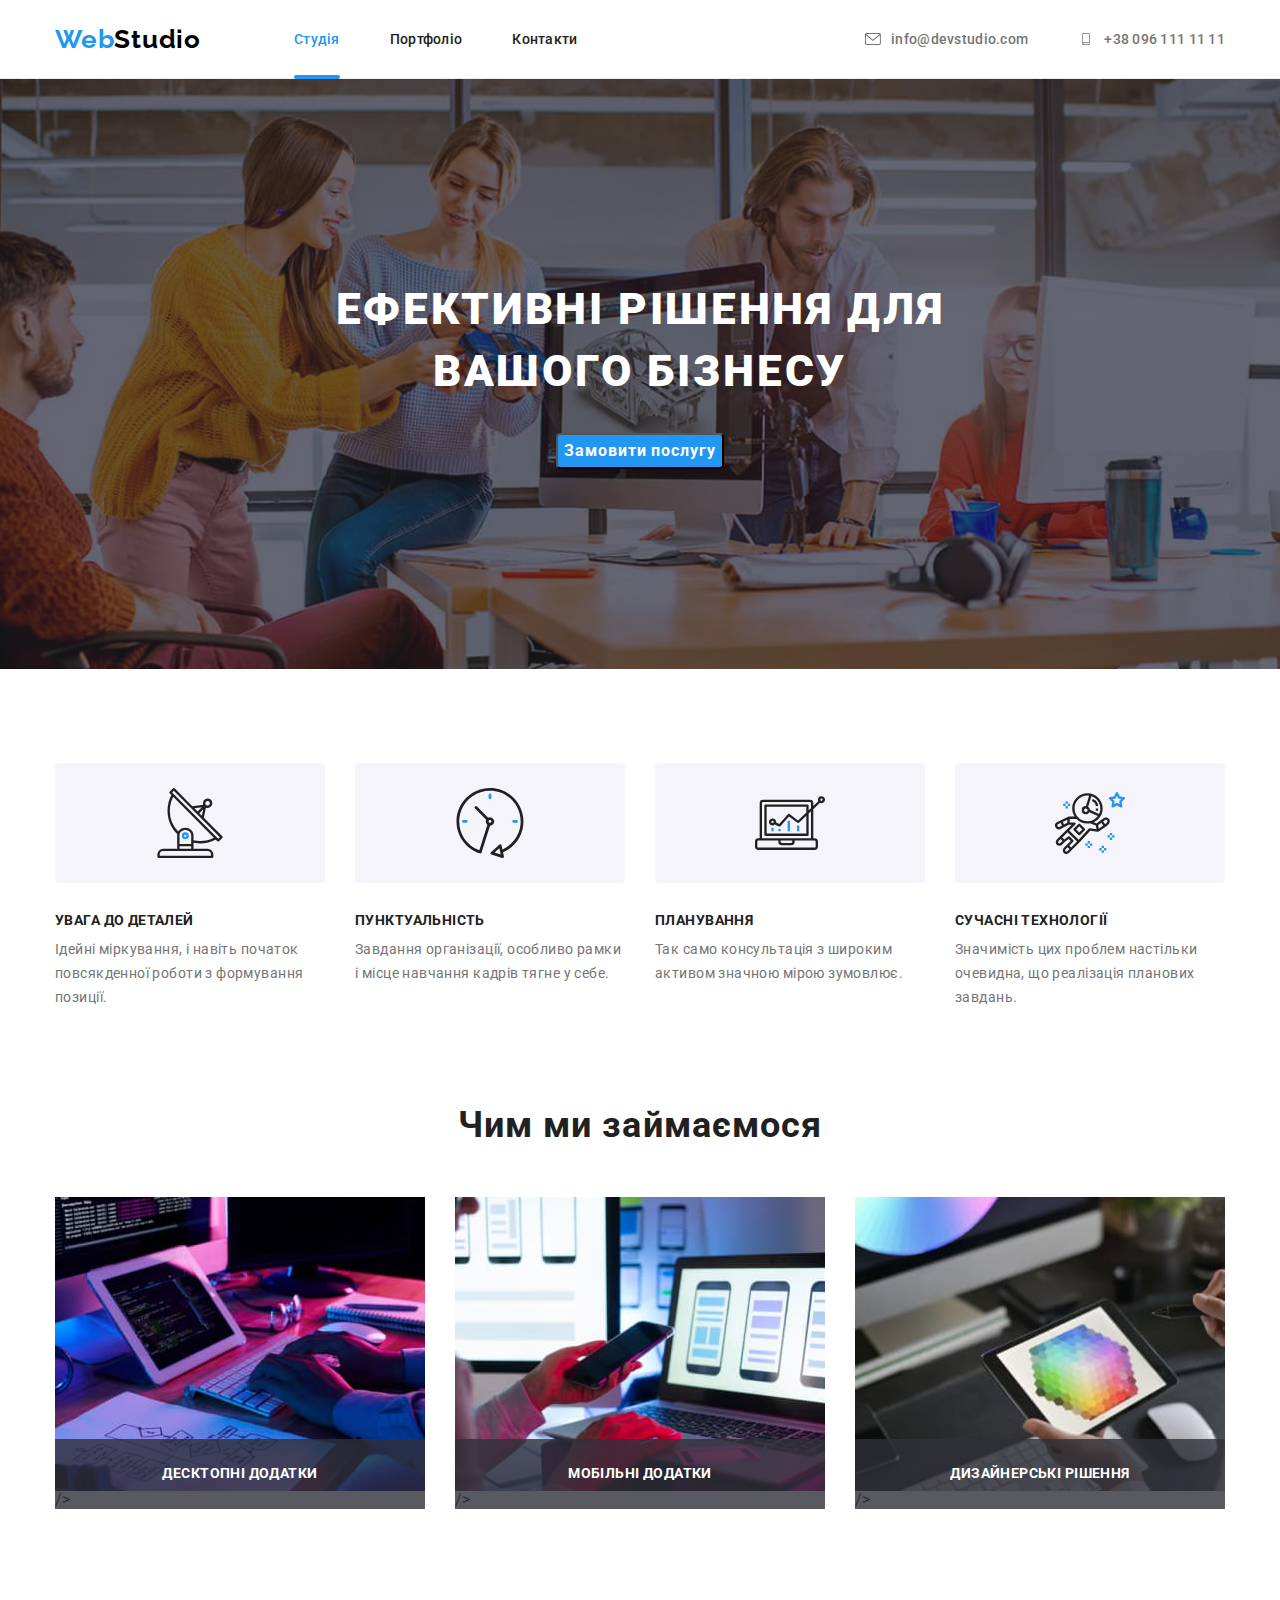
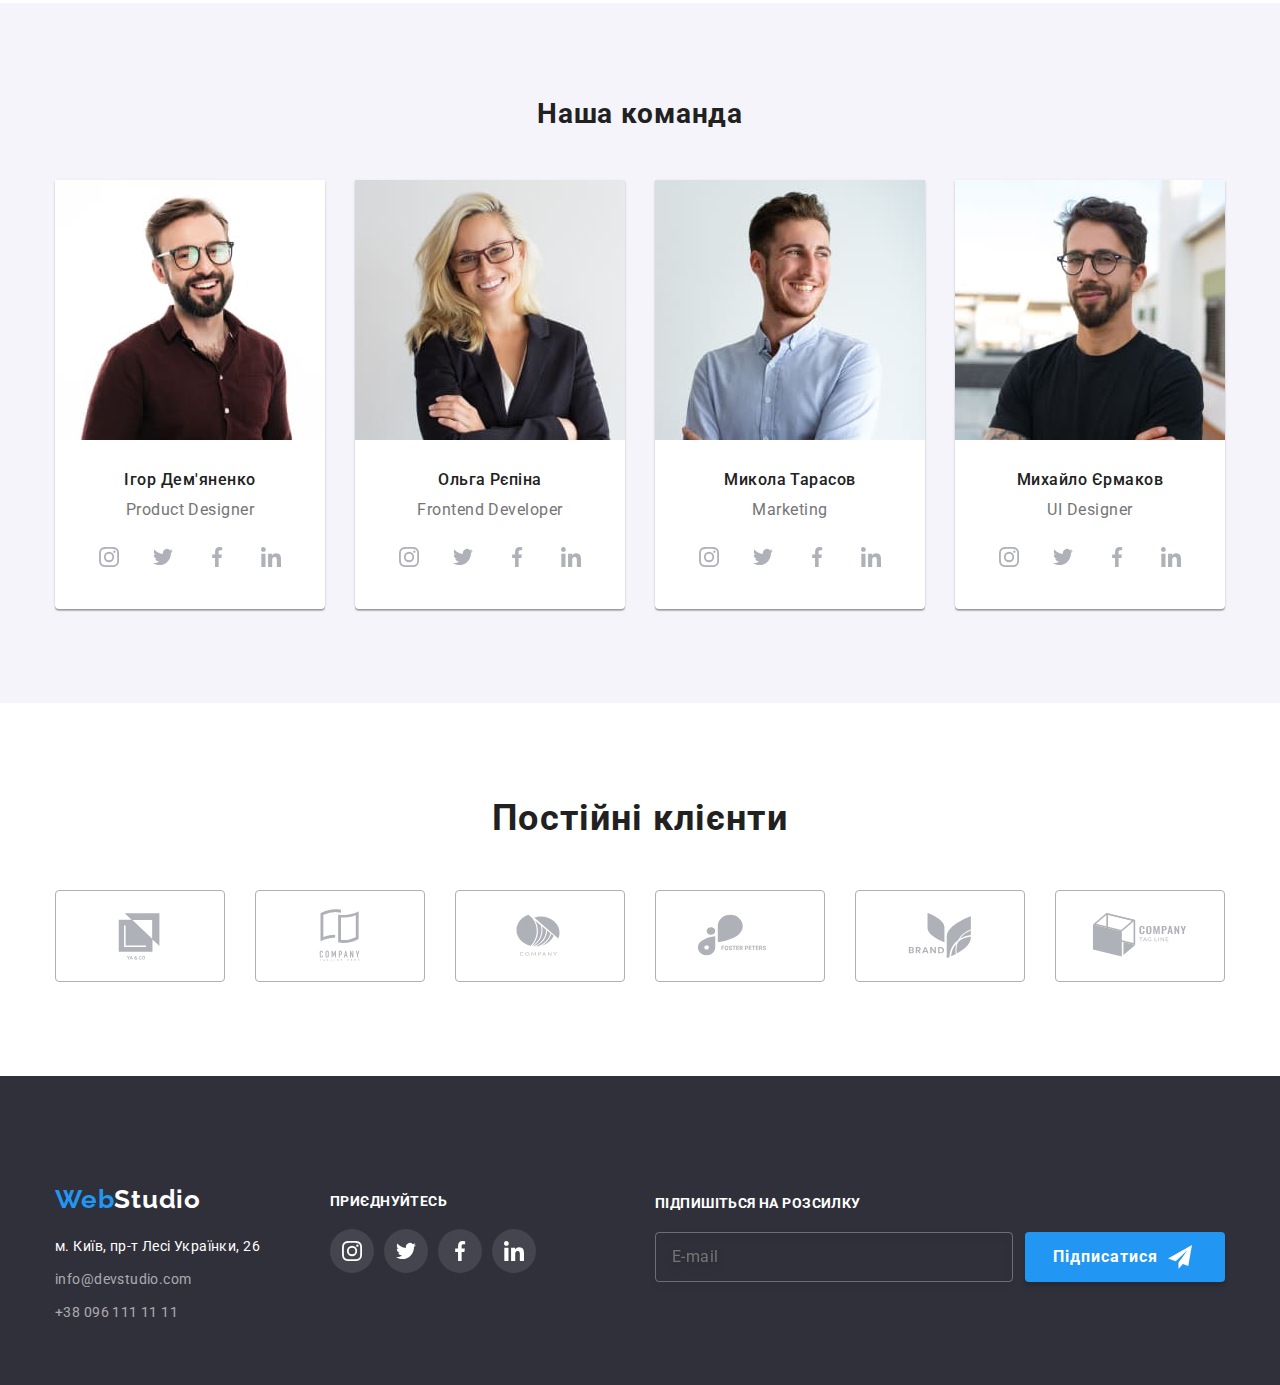
==== commit 3d93057a: "our team" ====
--- a/index.html
+++ b/index.html
@@ -180,12 +180,7 @@
                   srcset="./images/igormobile@1x.jpg 1x, ./images/igormobile@2x.jpg 2x"
                   media="(max-width: 767px)"
                 />
-                <img
-                  class="member__image"
-                  src="./images/igormobile@1x.jpg"
-                  alt="Ігор Дем'яненко"
-                  width="270"
-                />
+                <img class="member__image" src="./images/igormobile@1x.jpg" alt="Ігор Дем'яненко" />
               </picture>
 
               <div class="member__box">
@@ -235,12 +230,7 @@
                   srcset="./images/olgamobile@1x.jpg 1x, ./images/olgamobile@2x.jpg 2x"
                   media="(max-width: 767px)"
                 />
-                <img
-                  class="member__image"
-                  src="./images/olgamobile@1x.jpg"
-                  alt="Ольга Рєпіна"
-                  width="270"
-                />
+                <img class="member__image" src="./images/olgamobile@1x.jpg" alt="Ольга Рєпіна" />
               </picture>
               <div class="member__box">
                 <h3 class="member__subtitle">Ольга Рєпіна</h3>
@@ -293,7 +283,6 @@
                   class="member__image"
                   src="./images/mykolamobile@1x.jpg"
                   alt="Микола Тарасов"
-                  width="270"
                 />
               </picture>
               <div class="member__box">
@@ -347,7 +336,6 @@
                   class="member__image"
                   src="./images/mykhaylomobile@1x.jpg"
                   alt="Михайло Єрмаков"
-                  width="270"
                 />
               </picture>
               <div class="member__box">
--- a/css/main.min.css
+++ b/css/main.min.css
@@ -1 +1 @@
-:root{--color-brend:#2f303a;--color-accent:#2196f3;--color-background:#ffffff;--text-color:#212121;--text-color-optional:#757575;--social-icon-color: #afb1b8;--black-color: #000000;--color-hover: #188ce8;--color-background-color: #f5f4fa;--color-overlay:#eeeeee;--color-background-hero: #c4c4c4;--color-border: #afb1b8;--timing-duration: 250ms;--gradient: linear-gradient(to right,rgba(47, 48, 58, 0.4),rgba(47, 48, 58, 0.4));--logo-font-family: @font-face { font-family: "Raleway"; font-style: normal; font-weight: 700; src: url("../fonts/raleway-v28-latin-700.eot"); /* IE9 Compat Modes */ src: local(""), url("../fonts/raleway-v28-latin-700.eot?#iefix") format("embedded-opentype"), url("../fonts/raleway-v28-latin-700.woff2") format("woff2"), url("../fonts/raleway-v28-latin-700.woff") format("woff"), url("../fonts/raleway-v28-latin-700.ttf") format("truetype"), url("../fonts/raleway-v28-latin-700.svg#Raleway") format("svg"); /* Legacy iOS */ };--second-font-family: @font-face { font-family: "Roboto"; font-style: normal; font-weight: 400; src: url("../fonts/roboto-v30-latin_cyrillic-regular.eot"); /* IE9 Compat Modes */ src: local(""), url("../fonts/roboto-v30-latin_cyrillic-regular.eot?#iefix") format("embedded-opentype"), url("../fonts/roboto-v30-latin_cyrillic-regular.woff2") format("woff2"), url("../fonts/roboto-v30-latin_cyrillic-regular.woff") format("woff"), url("../fonts/roboto-v30-latin_cyrillic-regular.ttf") format("truetype"), url("../fonts/roboto-v30-latin_cyrillic-regular.svg#Roboto") format("svg"); /* Legacy iOS */ };--main-font-family: @font-face { font-family: "Roboto"; font-style: normal; font-weight: 500; src: url("../fonts/roboto-v30-latin_cyrillic-500.eot"); /* IE9 Compat Modes */ src: local(""), url("../fonts/roboto-v30-latin_cyrillic-500.eot?#iefix") format("embedded-opentype"), url("../fonts/roboto-v30-latin_cyrillic-500.woff2") format("woff2"), url("../fonts/roboto-v30-latin_cyrillic-500.woff") format("woff"), url("../fonts/roboto-v30-latin_cyrillic-500.ttf") format("truetype"), url("../fonts/roboto-v30-latin_cyrillic-500.svg#Roboto") format("svg"); /* Legacy iOS */ };--title-font-family: @font-face { font-family: "Roboto"; font-style: normal; font-weight: 700; src: url("../fonts/roboto-v30-latin_cyrillic-700.eot"); /* IE9 Compat Modes */ src: local(""), url("../fonts/roboto-v30-latin_cyrillic-700.eot?#iefix") format("embedded-opentype"), url("../fonts/roboto-v30-latin_cyrillic-700.woff2") format("woff2"), url("../fonts/roboto-v30-latin_cyrillic-700.woff") format("woff"), url("../fonts/roboto-v30-latin_cyrillic-700.ttf") format("truetype"), url("../fonts/roboto-v30-latin_cyrillic-700.svg#Roboto") format("svg"); /* Legacy iOS */ };--hero-font-family: @font-face { font-family: "Roboto"; font-style: normal; font-weight: 900; src: url("../fonts/roboto-v30-latin_cyrillic-900.eot"); /* IE9 Compat Modes */ src: local(""), url("../fonts/roboto-v30-latin_cyrillic-900.eot?#iefix") format("embedded-opentype"), url("../fonts/roboto-v30-latin_cyrillic-900.woff2") format("woff2"), url("../fonts/roboto-v30-latin_cyrillic-900.woff") format("woff"), url("../fonts/roboto-v30-latin_cyrillic-900.ttf") format("truetype"), url("../fonts/roboto-v30-latin_cyrillic-900.svg#Roboto") format("svg"); /* Legacy iOS */ }}body{background-color:var(--color-background);font-family:"Roboto",sans-serif;color:var(--text-color)}@media screen and (max-width: 1199px){body{margin:0}}h1,h2,h3,h4,h5,h6,p,ul{margin:0}img{display:block;max-width:100%;height:auto}.section{padding-top:60px;padding-bottom:60px}@media screen and (min-width: 1200px){.section{padding-top:94px;padding-bottom:94px}}ul{list-style:none}.visually-hidden{position:absolute;white-space:nowrap;width:1px;height:1px;overflow:hidden;border:0;padding:0;clip:rect(0 0 0 0);-webkit-clip-path:inset(50%);clip-path:inset(50%);margin:-1px}.activity{position:relative}.activity__name{position:absolute;font-weight:700;font-size:14px;line-height:1.14;text-align:center;letter-spacing:.03em;text-transform:uppercase;color:var(--color-background);background:rgba(47,48,58,.8);height:70px;width:100%;bottom:0;padding:27px 95px}.address{text-decoration:none}@media screen and (max-width: 1199px){.address{display:-webkit-box;display:-ms-flexbox;display:flex;-webkit-box-pack:center;-ms-flex-pack:center;justify-content:center}}.address__card{padding-left:0;margin-top:0;margin-bottom:0}@media screen and (max-width: 1199px){.address__item{display:-webkit-box;display:-ms-flexbox;display:flex;-webkit-box-pack:center;-ms-flex-pack:center;justify-content:center}}.address__item:not(:last-child){margin-bottom:9px}.address__link{text-decoration:none;font-style:normal;color:var(--color-background);font-weight:400;font-size:14px;line-height:1.7;letter-spacing:.03em;-webkit-transition:color var(--timing-duration) cubic-bezier(0.4, 0, 0.2, 1);transition:color var(--timing-duration) cubic-bezier(0.4, 0, 0.2, 1)}.address__link:hover{color:var(--color-accent)}.address__link:focus{color:var(--color-accent)}.address__link-contact{text-decoration:none;font-style:normal;font-weight:400;font-size:14px;line-height:1.7;letter-spacing:.03em;color:rgba(255,255,255,.6);-webkit-transition:color var(--timing-duration) cubic-bezier(0.4, 0, 0.2, 1);transition:color var(--timing-duration) cubic-bezier(0.4, 0, 0.2, 1)}.address__link-contact:hover{color:var(--color-accent)}.address__link-contact:focus{color:var(--color-accent)}.card{display:-webkit-box;display:-ms-flexbox;display:flex;-webkit-box-align:center;-ms-flex-align:center;align-items:center;-webkit-box-pack:center;-ms-flex-pack:center;justify-content:center;background:var(--color-background-color);border-radius:4px;height:120px;margin-bottom:30px}.advantages{margin:0;display:block;padding:0;list-style:none;gap:30px}@media screen and (min-width: 768px){.advantages{display:-webkit-box;display:-ms-flexbox;display:flex;-ms-flex-wrap:wrap;flex-wrap:wrap;-webkit-box-pack:center;-ms-flex-pack:center;justify-content:center}}.advantages__item{max-width:450px}@media screen and (max-width: 767px){.advantages__item:not(:last-child){margin-bottom:30px}}@media screen and (min-width: 768px){.advantages__item{max-width:354px}}@media screen and (min-width: 1200px){.advantages__item{width:270px}}.advantages__subtitle{font-weight:700;font-size:14px;line-height:1.1;letter-spacing:.03em;text-transform:uppercase}@media screen and (max-width: 767px){.advantages__subtitle{text-align:center}}.advantages__paragraph{font-weight:400;font-size:14px;line-height:1.7;letter-spacing:.03em;color:var(--text-color-optional);margin-top:10px;margin-bottom:0}.backdrop{background:rgba(0,0,0,.2);position:fixed;left:0px;top:0px;width:100%;height:100%;z-index:1;-webkit-transition:opacity var(--timing-duration) cubic-bezier(0.4, 0, 0.2, 1),visibility var(--timing-duration) cubic-bezier(0.4, 0, 0.2, 1);transition:opacity var(--timing-duration) cubic-bezier(0.4, 0, 0.2, 1),visibility var(--timing-duration) cubic-bezier(0.4, 0, 0.2, 1)}.backdrop__modal{top:50%;left:50%;-webkit-transform:translate(-50%, -50%);transform:translate(-50%, -50%)}.checkbox{position:absolute}.checkbox__input{-webkit-appearance:none;-moz-appearance:none;appearance:none;-webkit-transition:border-color var(--timing-duration) cubic-bezier(0.4, 0, 0.2, 1);transition:border-color var(--timing-duration) cubic-bezier(0.4, 0, 0.2, 1)}.checkbox__icon{border:2px solid var(--text-color);border-radius:1px;-webkit-transition:background-color var(--timing-duration) cubic-bezier(0.4, 0, 0.2, 1),border-color var(--timing-duration) cubic-bezier(0.4, 0, 0.2, 1);transition:background-color var(--timing-duration) cubic-bezier(0.4, 0, 0.2, 1),border-color var(--timing-duration) cubic-bezier(0.4, 0, 0.2, 1)}.checkbox__input:checked+.checkbox__icon{background-color:var(--color-accent);border:none}.checkbox:focus-within.checkbox__icon{border-color:var(--color-accent)}.close{position:absolute;width:30px;height:30px;top:8px;right:8px;background-color:var(--color-background);border:1px solid rgba(0,0,0,.1);border-radius:50%;padding:0;display:-webkit-box;display:-ms-flexbox;display:flex;-webkit-box-pack:center;-ms-flex-pack:center;justify-content:center;-webkit-box-align:center;-ms-flex-align:center;align-items:center;cursor:pointer;fill:var(--black-color)}.close__icon{-webkit-transition:fill var(--timing-duration) cubic-bezier(0.4, 0, 0.2, 1);transition:fill var(--timing-duration) cubic-bezier(0.4, 0, 0.2, 1)}.close:hover .close__icon{fill:var(--color-accent)}.close:focus .close__icon{fill:var(--color-accent)}.contact{list-style:none;font-weight:500;font-size:14px;line-height:1.1;letter-spacing:.02em;display:none;-ms-flex-wrap:wrap;flex-wrap:wrap;-webkit-box-align:center;-ms-flex-align:center;align-items:center;padding:0}@media screen and (min-width: 768px){.contact{display:-webkit-box;display:-ms-flexbox;display:flex}}.contact__item{text-decoration:none;color:var(--text-color-optional);display:-webkit-box;display:-ms-flexbox;display:flex;-webkit-box-align:center;-ms-flex-align:center;align-items:center;-webkit-box-pack:center;-ms-flex-pack:center;justify-content:center;-webkit-transition:color var(--timing-duration) cubic-bezier(0.4, 0, 0.2, 1);transition:color var(--timing-duration) cubic-bezier(0.4, 0, 0.2, 1)}.contact__item:hover{color:var(--color-accent)}.contact__item:focus{color:var(--color-accent)}@media screen and (min-width: 768px){.contact__item{padding:5px 0}}.contact__icon{fill:currentColor;margin-right:10px}.container{padding-left:15px;padding-right:15px}@media screen and (min-width: 480px){.container{width:480px;margin-left:auto;margin-right:auto}}@media screen and (min-width: 768px){.container{width:768px}}@media screen and (min-width: 1200px){.container{width:1200px}}.customers__title{font-weight:700;font-size:36px;line-height:1.2;letter-spacing:.03em;text-align:center;margin-bottom:50px}@media screen and (min-width: 768px)and (max-width: 1199px){.customers__title{font-size:36px;line-height:1.2;margin-bottom:30px}}.customers__list{display:-webkit-box;display:-ms-flexbox;display:flex;-webkit-box-pack:center;-ms-flex-pack:center;justify-content:center;-ms-flex-wrap:wrap;flex-wrap:wrap;gap:30px;padding:0;margin:0}@media screen and (min-width: 768px){.customers__list{display:-webkit-box;display:-ms-flexbox;display:flex;-ms-flex-wrap:wrap;flex-wrap:wrap;-webkit-box-pack:center;-ms-flex-pack:center;justify-content:center}}@media screen and (min-width: 1200px){.customers__list{-ms-flex-wrap:nowrap;flex-wrap:nowrap}}.customers__box{-ms-flex-preferred-size:calc((100% - 30px)/2);flex-basis:calc((100% - 30px)/2);height:92px}@media screen and (min-width: 768px){.customers__box{-ms-flex-preferred-size:calc((100% - 60px)/3);flex-basis:calc((100% - 60px)/3)}}@media screen and (min-width: 1200px){.customers__box{-ms-flex-preferred-size:calc((100% - 150px)/6);flex-basis:calc((100% - 150px)/6)}}.customers__link{width:100%;height:100%;display:-webkit-box;display:-ms-flexbox;display:flex;-webkit-box-align:center;-ms-flex-align:center;align-items:center;-webkit-box-pack:center;-ms-flex-pack:center;justify-content:center;border:1px solid var(--color-border);border-radius:4px;fill:var(--social-icon-color);-webkit-transition:border-color var(--timing-duration) cubic-bezier(0.4, 0, 0.2, 1);transition:border-color var(--timing-duration) cubic-bezier(0.4, 0, 0.2, 1)}.customers__link:hover{border-color:var(--color-accent)}.customers__link:focus{border-color:var(--color-accent)}.customers__icon{-webkit-transition:fill var(--timing-duration) cubic-bezier(0.4, 0, 0.2, 1);transition:fill var(--timing-duration) cubic-bezier(0.4, 0, 0.2, 1)}.customers__link:hover .customers__icon{fill:var(--color-accent)}.customers__link:focus .customers__icon{fill:var(--color-accent)}.footer{position:absolute;width:100%;background-color:var(--color-brend);padding-top:60px;padding-bottom:60px}.footer__box{display:block;-webkit-box-align:baseline;-ms-flex-align:baseline;align-items:baseline}@media screen and (min-width: 1200px){.footer__box{display:-webkit-box;display:-ms-flexbox;display:flex}}@media screen and (min-width: 768px){.footer__nav-box{display:-webkit-box;display:-ms-flexbox;display:flex}}@media screen and (min-width: 768px)and (max-width: 1199px){.footer__address-box{margin-left:76px}}.footer__logo{font-family:"Raleway",sans-serif;color:var(--color-background);font-weight:700;font-size:26px;line-height:1.2;letter-spacing:.03em;text-decoration:none}.footer__address{margin-top:20px}.footer__social-box{margin-top:60px}@media screen and (min-width: 768px)and (max-width: 1199px){.footer__social-box{margin-top:30px;margin-left:165px}}@media screen and (min-width: 1200px){.footer__social-box{margin-left:70px;margin-top:10px}}.footer__social-title{display:-webkit-box;display:-ms-flexbox;display:flex;-webkit-box-pack:center;-ms-flex-pack:center;justify-content:center;font-weight:700;font-size:14px;line-height:1.1;letter-spacing:.03em;text-transform:uppercase;color:var(--color-background);margin-bottom:20px}@media screen and (min-width: 1200px){.footer__social-title{display:block}}.footer__social-list{gap:10px;margin:0}@media screen and (max-width: 1199px){.footer__social-list{display:-webkit-box;display:-ms-flexbox;display:flex;-webkit-box-pack:center;-ms-flex-pack:center;justify-content:center}}.footer__e-mail-input{display:-webkit-box;display:-ms-flexbox;display:flex;margin-left:auto;margin-top:60px}@media screen and (max-width: 1199px){.footer__e-mail-input{-webkit-box-pack:center;-ms-flex-pack:center;justify-content:center}}.footer__label{display:-webkit-box;display:-ms-flexbox;display:flex;font-weight:700;font-size:14px;line-height:1.14;letter-spacing:.03em;text-transform:uppercase;color:var(--color-background)}@media screen and (max-width: 1199px){.footer__label{-webkit-box-pack:center;-ms-flex-pack:center;justify-content:center}}.footer__form-box{display:-webkit-box;display:-ms-flexbox;display:flex;margin-top:20px}@media screen and (max-width: 1199px){.footer__form-box{-webkit-box-pack:center;-ms-flex-pack:center;justify-content:center;-ms-flex-wrap:wrap;flex-wrap:wrap}}.footer__input{-webkit-box-sizing:border-box;box-sizing:border-box;width:100%;height:50px;border:1px solid rgba(255,255,255,.3);-webkit-filter:drop-shadow(0px 4px 4px rgba(0, 0, 0, 0.15));filter:drop-shadow(0px 4px 4px rgba(0, 0, 0, 0.15));border-radius:4px;font-weight:400;font-size:16px;line-height:1.25;outline:none;padding:15px 0 15px 16px;letter-spacing:.03em;color:rgba(255,255,255,.6);display:-webkit-box;display:-ms-flexbox;display:flex;-webkit-box-align:center;-ms-flex-align:center;align-items:center;background-color:rgba(0,0,0,0);margin-right:12px}@media screen and (min-width: 1200px){.footer__input{width:358px}}@media screen and (max-width: 1199px){.footer__button-box{display:-webkit-box;display:-ms-flexbox;display:flex;-webkit-box-pack:center;-ms-flex-pack:center;justify-content:center;margin-top:20px}}.footer__input-button{width:200px;height:50px;background:var(--color-accent);-webkit-box-shadow:0px 4px 4px rgba(0,0,0,.15);box-shadow:0px 4px 4px rgba(0,0,0,.15);border-radius:4px;outline:none;border:none;padding:10px 28px;font-weight:700;font-size:16px;line-height:1.88;display:-webkit-box;display:-ms-flexbox;display:flex;-webkit-box-align:center;-ms-flex-align:center;align-items:center;text-align:center;letter-spacing:.06em;color:var(--color-background)}.footer__icon{fill:var(--color-background);margin-left:10px}.header{background-color:var(--color-background);border-bottom:1px solid #ececec}.header__container{display:-webkit-box;display:-ms-flexbox;display:flex;margin-left:0}@media screen and (min-width: 768px){.header__container{margin:0}}@media screen and (min-width: 1200px){.header__container{margin:0;margin-left:auto;margin-right:auto}}.header__nav{-ms-flex-wrap:wrap;flex-wrap:wrap;display:-webkit-box;display:-ms-flexbox;display:flex;-webkit-box-align:center;-ms-flex-align:center;align-items:center;margin-bottom:-1px}.header__logo{margin-right:93px;margin-left:0;color:var(--black-color)}.header__menu{position:absolute;top:10px;right:10px;border:none;padding:0;width:40px;height:40px}@media screen and (min-width: 768px){.header__menu{display:none}}.header__icon{background-color:var(--color-background);fill:var(--text-color);-webkit-transition:fill var(--timing-duration) cubic-bezier(0.4, 0, 0.2, 1);transition:fill var(--timing-duration) cubic-bezier(0.4, 0, 0.2, 1)}.header__icon:hover{fill:var(--color-accent)}.header__list{list-style:none;font-weight:500;font-size:14px;line-height:1.1;letter-spacing:.02em;display:none;-ms-flex-wrap:wrap;flex-wrap:wrap;margin-top:0;margin-bottom:0;gap:50px}@media screen and (min-width: 768px){.header__list{display:-webkit-box;display:-ms-flexbox;display:flex}}@media screen and (min-width: 1200px){.header__list{padding:0}}.header__link{text-decoration:none;color:var(--text-color);-webkit-transition:color var(--timing-duration) cubic-bezier(0.4, 0, 0.2, 1);transition:color var(--timing-duration) cubic-bezier(0.4, 0, 0.2, 1);padding-top:32px;padding-bottom:32px;display:block}.header__link:hover{color:var(--color-accent)}.header__link:focus{color:var(--color-accent)}.header__link--current{text-decoration:none;color:var(--color-accent);height:48px}.header__link--current::after{content:"";display:block;width:100%;height:4px;background-color:currentColor;border-radius:2px;margin-top:37px}@media screen and (min-width: 1200px){.header__link--current::after{margin-top:28px}}.header__contact{margin-left:auto;margin-top:0;margin-bottom:0;gap:50px}@media screen and (min-width: 768px){.header__contact{display:inline-block;margin-top:21px;margin-bottom:21px}}@media screen and (min-width: 1200px){.header__contact{display:-webkit-box;display:-ms-flexbox;display:flex}}.hero{background-color:var(--color-brend);text-align:center;letter-spacing:.06em;text-transform:uppercase;padding-top:118px;padding-bottom:118px;background-color:var(--color-background-hero);background-image:var(--gradient),url(/./images/heromobile@1x.jpg);background-repeat:no-repeat;background-size:1600px;background-position:center;margin:auto}@media screen and (max-width: 767px),screen and (min-device-pixel-ratio: 2),screen and (-webkit-min-device-pixel-ratio: 2),screen and (min-resolution: 192dpi),screen and (min-resolution: 2dppx){.hero{background-image:var(--gradient),url(/./images/heromobile@2x.jpg)}}@media screen and (max-width: 767px){.hero{background-image:var(--gradient),url(/./images/heromobile@1x.jpg)}}@media screen and (min-width: 768px),screen and (min-device-pixel-ratio: 2),screen and (-webkit-min-device-pixel-ratio: 2),screen and (min-resolution: 192dpi),screen and (min-resolution: 2dppx){.hero{background-image:var(--gradient),url(/./images/herotablet@2x.jpg)}}@media screen and (min-width: 768px){.hero{background-image:var(--gradient),url(/./images/herotablet@1x.jpg)}}@media screen and (min-width: 1200px),screen and (min-device-pixel-ratio: 2),screen and (-webkit-min-device-pixel-ratio: 2),screen and (min-resolution: 192dpi),screen and (min-resolution: 2dppx){.hero{background-image:var(--gradient),url(/./images/herodesktop@2x.jpg)}}@media screen and (min-width: 1200px){.hero{background-image:var(--gradient),url(/./images/herodesktop@1x.jpg);padding-top:200px;padding-bottom:200px}}.hero__title{text-transform:uppercase;font-weight:900;font-size:26px;line-height:1.61;color:var(--color-background);text-align:center;letter-spacing:.06em;max-width:360px;margin:0 auto 30px}@media screen and (min-width: 1200px){.hero__title{font-size:44px;line-height:1.4;max-width:696px}}.hero__button{background-color:var(--color-accent);font-weight:700;font-size:16px;line-height:1.9;color:var(--color-background);cursor:pointer;letter-spacing:.06em;-webkit-box-shadow:0px 4px 4px rgba(0,0,0,.15);box-shadow:0px 4px 4px rgba(0,0,0,.15);border-radius:4px;-webkit-box-align:center;-ms-flex-align:center;align-items:center;text-align:center;-webkit-transition:background-color var(--timing-duration) cubic-bezier(0.4, 0, 0.2, 1);transition:background-color var(--timing-duration) cubic-bezier(0.4, 0, 0.2, 1)}.hero__button:active{background-color:var(--color-hover)}.is-hidden{opacity:0;visibility:hidden;pointer-events:none}.logo{font-family:"Raleway",sans-serif;font-weight:700;font-size:24px;line-height:1.16;letter-spacing:.03em;text-decoration:none;display:-webkit-box;display:-ms-flexbox;display:flex;-ms-flex-wrap:wrap;flex-wrap:wrap}@media screen and (max-width: 768px){.logo{font-size:24px;line-height:1.16;margin:16px 0 16px 15px}}@media screen and (min-width: 768px){.logo{font-size:26px;line-height:1.2}}@media screen and (max-width: 1199px){.logo{-webkit-box-pack:center;-ms-flex-pack:center;justify-content:center}}.logo__accent{color:var(--color-accent)}.member{-webkit-box-shadow:0px 1px 3px rgba(0,0,0,.12),0px 1px 1px rgba(0,0,0,.14),0px 2px 1px rgba(0,0,0,.2);box-shadow:0px 1px 3px rgba(0,0,0,.12),0px 1px 1px rgba(0,0,0,.14),0px 2px 1px rgba(0,0,0,.2);border-radius:0px 0px 4px 4px;background-color:var(--color-background)}@media screen and (max-width: 767px){.member{margin-bottom:30px}}.member__image{border-radius:0px}@media screen and (min-width: 768px)and (max-width: 1199px){.member__image{width:354px}}.member__box{padding:30px 5px}.member__subtitle{font-weight:500;font-size:16px;line-height:1.2;letter-spacing:.03em;margin-bottom:10px;text-align:center}.member__paragraph{font-weight:400;font-size:16px;line-height:1.2;color:var(--text-color-optional);letter-spacing:.03em;margin-top:0;margin-bottom:0;text-align:center}.member__social-list{gap:10px;margin-top:16px}.mobile-menu{position:fixed;left:0;top:0;display:none;width:100%;height:100%;background-color:var(--color-background);padding:48px 40px}.mobile-menu.is-open{display:block}.mobile-menu__close{position:absolute;top:10px;right:10px;border:none;padding:0;width:40px;height:40px}.mobile-menu__icon{background-color:var(--color-background);fill:var(--text-color);-webkit-transition:fill var(--timing-duration) cubic-bezier(0.4, 0, 0.2, 1);transition:fill var(--timing-duration) cubic-bezier(0.4, 0, 0.2, 1)}.mobile-menu__icon:hover{fill:var(--color-accent)}.mobile-menu__nav{padding:0;margin-bottom:306px}.mobile-menu__list{font-weight:500;font-size:40px;line-height:1.17;letter-spacing:.02em;color:var(--text-color);margin-bottom:32px}.mobile-menu__list:hover{color:var(--color-accent)}.mobile-menu__contact{padding:0}.mobile-menu__item{margin-bottom:32px}.mobile-menu__tel{font-weight:500;font-size:34px;line-height:1.18;letter-spacing:.02em;text-decoration:none;color:var(--color-accent)}.mobile-menu__mail{font-weight:500;font-size:24px;line-height:1.16;letter-spacing:.02em;text-decoration:none;color:var(--text-color-optional)}.mobile-menu__networks{display:-webkit-box;display:-ms-flexbox;display:flex;-ms-flex-wrap:wrap;flex-wrap:wrap;padding:0;margin-top:64px}.mobile-menu__link{text-decoration:none;font-weight:500;font-size:18px;line-height:1.2;letter-spacing:.02em;color:var(--color-accent)}.mobile-menu__token{color:rgba(33,33,33,.2);margin:0 10px}.modal{position:absolute;width:450px;height:609px;background-color:var(--color-background);-webkit-box-shadow:0px 1px 3px rgba(0,0,0,.12),0px 1px 1px rgba(0,0,0,.14),0px 2px 1px rgba(0,0,0,.2);box-shadow:0px 1px 3px rgba(0,0,0,.12),0px 1px 1px rgba(0,0,0,.14),0px 2px 1px rgba(0,0,0,.2);border-radius:4px;padding:40px}@media screen and (min-width: 1200px){.modal{width:528px;height:581px}}.modal__title{font-style:normal;font-weight:700;font-size:20px;line-height:1.5;text-align:center;letter-spacing:.03em;margin-bottom:12px}@media screen and (min-width: 1200px){.modal__title{line-height:1.15}}.modal__label{display:block;font-weight:400;font-size:12px;line-height:1.16;letter-spacing:.01em;color:var(--text-color-optional);margin-bottom:4px}.modal__control{position:relative;margin-bottom:10px}.modal__input{display:-webkit-box;display:-ms-flexbox;display:flex;width:100%;margin-bottom:10px;border:1px solid rgba(33,33,33,.2);border-radius:4px;outline:none;padding:12px 12px 12px 32px;-webkit-transition:border-color var(--timing-duration) cubic-bezier(0.4, 0, 0.2, 1);transition:border-color var(--timing-duration) cubic-bezier(0.4, 0, 0.2, 1)}.modal__input:focus{border-color:var(--color-accent)}.modal__icon{position:absolute;top:50%;left:12px;-webkit-transform:translateY(-50%);transform:translateY(-50%);fill:currentcolor;-webkit-transition:fill var(--timing-duration) cubic-bezier(0.4, 0, 0.2, 1);transition:fill var(--timing-duration) cubic-bezier(0.4, 0, 0.2, 1)}.modal__textarea{width:100%;height:120px;padding:12px 16px;font-weight:400;font-size:12px;line-height:1.16;letter-spacing:.01em;border:1px solid rgba(33,33,33,.2);border-radius:4px;color:rgba(117,117,117,.5);resize:none;margin-bottom:20px;outline:none;-webkit-transition:border-color var(--timing-duration) cubic-bezier(0.4, 0, 0.2, 1);transition:border-color var(--timing-duration) cubic-bezier(0.4, 0, 0.2, 1)}.modal__textarea:focus{border-color:var(--color-accent)}.modal__checkbox{position:relative;padding-left:28px;font-weight:400;font-size:12px;line-height:1.16;letter-spacing:.03em;color:var(--text-color-optional)}@media screen and (min-width: 1200px){.modal__checkbox{font-size:14px;line-height:1.7}}.modal__link{color:var(--color-accent)}.modal__button{width:200px;height:50px;margin:10px auto 0 auto;background:var(--color-accent);-webkit-box-shadow:0px 4px 4px rgba(0,0,0,.15);box-shadow:0px 4px 4px rgba(0,0,0,.15);border-radius:4px;border:none;font-weight:700;font-size:16px;line-height:1.88;letter-spacing:.06em;padding:0;display:-webkit-box;display:-ms-flexbox;display:flex;-webkit-box-align:center;-ms-flex-align:center;align-items:center;text-align:center;-webkit-box-pack:center;-ms-flex-pack:center;justify-content:center;color:var(--color-background);-webkit-transition:background-color var(--timing-duration) cubic-bezier(0.4, 0, 0.2, 1);transition:background-color var(--timing-duration) cubic-bezier(0.4, 0, 0.2, 1)}.modal__button:hover{background-color:var(--color-hover)}.modal__control:focus-within .modal__icon{fill:var(--color-accent)}.team{background-color:var(--color-background-color);display:-webkit-box;display:-ms-flexbox;display:flex}.team__title{font-weight:700;font-size:28px;line-height:1.18;letter-spacing:.03em;text-align:center;margin-bottom:50px}@media screen and (min-width: 768px)and (max-width: 1199px){.team__title{font-size:36px;line-height:1.2;margin-bottom:30px}}.team__card{margin:0;display:block;padding:0;list-style:none;gap:30px}@media screen and (min-width: 768px){.team__card{display:-webkit-box;display:-ms-flexbox;display:flex;-ms-flex-wrap:wrap;flex-wrap:wrap;-webkit-box-pack:center;-ms-flex-pack:center;justify-content:center}}@media screen and (min-width: 1200px){.team__card{-ms-flex-wrap:nowrap;flex-wrap:nowrap}}.overlay__link{display:block;text-decoration:none;-webkit-transition:-webkit-box-shadow var(--timing-duration) cubic-bezier(0.4, 0, 0.2, 1);transition:-webkit-box-shadow var(--timing-duration) cubic-bezier(0.4, 0, 0.2, 1);transition:box-shadow var(--timing-duration) cubic-bezier(0.4, 0, 0.2, 1);transition:box-shadow var(--timing-duration) cubic-bezier(0.4, 0, 0.2, 1), -webkit-box-shadow var(--timing-duration) cubic-bezier(0.4, 0, 0.2, 1)}.overlay__link:hover{-webkit-box-shadow:0px 1px 1px rgba(0,0,0,.12),0px 4px 4px rgba(0,0,0,.06),1px 4px 6px rgba(0,0,0,.16);box-shadow:0px 1px 1px rgba(0,0,0,.12),0px 4px 4px rgba(0,0,0,.06),1px 4px 6px rgba(0,0,0,.16)}.overlay__link:focus{-webkit-box-shadow:0px 1px 1px rgba(0,0,0,.12),0px 4px 4px rgba(0,0,0,.06),1px 4px 6px rgba(0,0,0,.16);box-shadow:0px 1px 1px rgba(0,0,0,.12),0px 4px 4px rgba(0,0,0,.06),1px 4px 6px rgba(0,0,0,.16)}.overlay__image-card{position:relative;overflow:hidden}.overlay__description{position:absolute;top:0;left:0;width:100%;height:100%;padding:63px 24px;background:rgba(33,150,243,.9);-webkit-transform:translateY(100%);transform:translateY(100%);-webkit-transition:-webkit-transform var(--timing-duration) cubic-bezier(0.4, 0, 0.2, 1);transition:-webkit-transform var(--timing-duration) cubic-bezier(0.4, 0, 0.2, 1);transition:transform var(--timing-duration) cubic-bezier(0.4, 0, 0.2, 1);transition:transform var(--timing-duration) cubic-bezier(0.4, 0, 0.2, 1), -webkit-transform var(--timing-duration) cubic-bezier(0.4, 0, 0.2, 1)}.overlay__link:hover .overlay__description{-webkit-transform:translateY(0);transform:translateY(0)}.overlay__link:focus .overlay__description{-webkit-transform:translateY(0);transform:translateY(0)}.overlay__text{margin:0;font-weight:400;font-size:18px;line-height:1.56;letter-spacing:.03em;color:var(--color-background)}.overlay__card{border-left:1px solid var(--color-overlay);border-right:1px solid var(--color-overlay);border-bottom:1px solid var(--color-overlay);padding:20px 24px}.overlay__subtitle{font-weight:700;font-size:18px;line-height:2;letter-spacing:.06em;color:var(--text-color);margin-bottom:4px}.overlay__paragraph{font-weight:400;font-size:16px;line-height:1.8;letter-spacing:.03em;color:var(--text-color-optional);margin-top:0;margin-bottom:0}.portfolio{display:-webkit-box;display:-ms-flexbox;display:flex;background-color:var(--color-background)}.portfolio__buttons{display:-webkit-box;display:-ms-flexbox;display:flex;padding:0;margin:0;list-style:none;margin-left:auto;margin-right:auto;-webkit-box-pack:center;-ms-flex-pack:center;justify-content:center;margin-bottom:50px;gap:8px}.portfolio__card{display:-webkit-box;display:-ms-flexbox;display:flex;-ms-flex-wrap:wrap;flex-wrap:wrap;padding:0;margin:0;list-style:none;margin-left:-30px;margin-top:-30px}.portfolio__item{-ms-flex-preferred-size:calc(33.3333333333% - 30px);flex-basis:calc(33.3333333333% - 30px);margin-left:30px;margin-top:30px}.portfolio__item:not(:last-child){margin-bottom:0}.third{padding-top:0;display:none}@media screen and (min-width: 1200px){.third{display:block}}.third__title{font-weight:700;font-size:36px;line-height:1.2;letter-spacing:.03em;text-align:center;margin-bottom:50px}.third__cards{margin:0;display:-webkit-box;display:-ms-flexbox;display:flex;padding:0;list-style:none}.third__card:not(:last-child){margin-right:30px}.list{display:-webkit-box;display:-ms-flexbox;display:flex;-webkit-box-pack:center;-ms-flex-pack:center;justify-content:center;padding:0}.list__box{width:44px;height:44px}.list__link{width:100%;height:100%;display:-webkit-box;display:-ms-flexbox;display:flex;border-color:rgba(0,0,0,0);border-radius:50%;-webkit-box-align:center;-ms-flex-align:center;align-items:center;-webkit-box-pack:center;-ms-flex-pack:center;justify-content:center;fill:var(--social-icon-color);-webkit-transition:background-color var(--timing-duration) cubic-bezier(0.4, 0, 0.2, 1);transition:background-color var(--timing-duration) cubic-bezier(0.4, 0, 0.2, 1)}.list__link:hover{background-color:var(--color-accent)}.list__link:focus{background-color:var(--color-accent)}.list__icon{-webkit-transition:fill var(--timing-duration) cubic-bezier(0.4, 0, 0.2, 1);transition:fill var(--timing-duration) cubic-bezier(0.4, 0, 0.2, 1)}.list__link:hover .list__icon{fill:var(--color-background)}.list__link:focus .list__icon{fill:var(--color-background)}.networks{display:-webkit-box;display:-ms-flexbox;display:flex;padding:0}.networks__box{width:44px;height:44px}.networks__link{width:100%;height:100%;display:-webkit-box;display:-ms-flexbox;display:flex;-webkit-box-pack:center;-ms-flex-pack:center;justify-content:center;-webkit-box-align:center;-ms-flex-align:center;align-items:center;background-color:rgba(255,255,255,.1);border-radius:50%;fill:var(--color-background);-webkit-transition:background-color var(--timing-duration) cubic-bezier(0.4, 0, 0.2, 1);transition:background-color var(--timing-duration) cubic-bezier(0.4, 0, 0.2, 1)}.networks__link:hover{background-color:var(--color-accent)}.networks__link:focus{background-color:var(--color-accent)}.filter{background:var(--color-background-color);border-radius:4px;font-weight:500;font-size:16px;line-height:1.6;letter-spacing:.03em;cursor:pointer;padding:6px 22px;border:none;-webkit-transition:background-color var(--timing-duration) cubic-bezier(0.4, 0, 0.2, 1),color var(--timing-duration) cubic-bezier(0.4, 0, 0.2, 1),-webkit-box-shadow var(--timing-duration) cubic-bezier(0.4, 0, 0.2, 1);transition:background-color var(--timing-duration) cubic-bezier(0.4, 0, 0.2, 1),color var(--timing-duration) cubic-bezier(0.4, 0, 0.2, 1),-webkit-box-shadow var(--timing-duration) cubic-bezier(0.4, 0, 0.2, 1);transition:background-color var(--timing-duration) cubic-bezier(0.4, 0, 0.2, 1),color var(--timing-duration) cubic-bezier(0.4, 0, 0.2, 1),box-shadow var(--timing-duration) cubic-bezier(0.4, 0, 0.2, 1);transition:background-color var(--timing-duration) cubic-bezier(0.4, 0, 0.2, 1),color var(--timing-duration) cubic-bezier(0.4, 0, 0.2, 1),box-shadow var(--timing-duration) cubic-bezier(0.4, 0, 0.2, 1),-webkit-box-shadow var(--timing-duration) cubic-bezier(0.4, 0, 0.2, 1)}.filter:hover{background-color:var(--color-accent);color:var(--color-background);-webkit-box-shadow:0px 3px 1px rgba(0,0,0,.1),0px 1px 2px rgba(0,0,0,.08),0px 2px 2px rgba(0,0,0,.12);box-shadow:0px 3px 1px rgba(0,0,0,.1),0px 1px 2px rgba(0,0,0,.08),0px 2px 2px rgba(0,0,0,.12)}.filter:focus{background-color:var(--color-accent);color:var(--color-background)}.filter:active{background-color:var(--color-accent)}/*# sourceMappingURL=main.min.css.map */+:root{--color-brend:#2f303a;--color-accent:#2196f3;--color-background:#ffffff;--text-color:#212121;--text-color-optional:#757575;--social-icon-color: #afb1b8;--black-color: #000000;--color-hover: #188ce8;--color-background-color: #f5f4fa;--color-overlay:#eeeeee;--color-background-hero: #c4c4c4;--color-border: #afb1b8;--timing-duration: 250ms;--gradient: linear-gradient(to right,rgba(47, 48, 58, 0.4),rgba(47, 48, 58, 0.4));--logo-font-family: @font-face { font-family: "Raleway"; font-style: normal; font-weight: 700; src: url("../fonts/raleway-v28-latin-700.eot"); /* IE9 Compat Modes */ src: local(""), url("../fonts/raleway-v28-latin-700.eot?#iefix") format("embedded-opentype"), url("../fonts/raleway-v28-latin-700.woff2") format("woff2"), url("../fonts/raleway-v28-latin-700.woff") format("woff"), url("../fonts/raleway-v28-latin-700.ttf") format("truetype"), url("../fonts/raleway-v28-latin-700.svg#Raleway") format("svg"); /* Legacy iOS */ };--second-font-family: @font-face { font-family: "Roboto"; font-style: normal; font-weight: 400; src: url("../fonts/roboto-v30-latin_cyrillic-regular.eot"); /* IE9 Compat Modes */ src: local(""), url("../fonts/roboto-v30-latin_cyrillic-regular.eot?#iefix") format("embedded-opentype"), url("../fonts/roboto-v30-latin_cyrillic-regular.woff2") format("woff2"), url("../fonts/roboto-v30-latin_cyrillic-regular.woff") format("woff"), url("../fonts/roboto-v30-latin_cyrillic-regular.ttf") format("truetype"), url("../fonts/roboto-v30-latin_cyrillic-regular.svg#Roboto") format("svg"); /* Legacy iOS */ };--main-font-family: @font-face { font-family: "Roboto"; font-style: normal; font-weight: 500; src: url("../fonts/roboto-v30-latin_cyrillic-500.eot"); /* IE9 Compat Modes */ src: local(""), url("../fonts/roboto-v30-latin_cyrillic-500.eot?#iefix") format("embedded-opentype"), url("../fonts/roboto-v30-latin_cyrillic-500.woff2") format("woff2"), url("../fonts/roboto-v30-latin_cyrillic-500.woff") format("woff"), url("../fonts/roboto-v30-latin_cyrillic-500.ttf") format("truetype"), url("../fonts/roboto-v30-latin_cyrillic-500.svg#Roboto") format("svg"); /* Legacy iOS */ };--title-font-family: @font-face { font-family: "Roboto"; font-style: normal; font-weight: 700; src: url("../fonts/roboto-v30-latin_cyrillic-700.eot"); /* IE9 Compat Modes */ src: local(""), url("../fonts/roboto-v30-latin_cyrillic-700.eot?#iefix") format("embedded-opentype"), url("../fonts/roboto-v30-latin_cyrillic-700.woff2") format("woff2"), url("../fonts/roboto-v30-latin_cyrillic-700.woff") format("woff"), url("../fonts/roboto-v30-latin_cyrillic-700.ttf") format("truetype"), url("../fonts/roboto-v30-latin_cyrillic-700.svg#Roboto") format("svg"); /* Legacy iOS */ };--hero-font-family: @font-face { font-family: "Roboto"; font-style: normal; font-weight: 900; src: url("../fonts/roboto-v30-latin_cyrillic-900.eot"); /* IE9 Compat Modes */ src: local(""), url("../fonts/roboto-v30-latin_cyrillic-900.eot?#iefix") format("embedded-opentype"), url("../fonts/roboto-v30-latin_cyrillic-900.woff2") format("woff2"), url("../fonts/roboto-v30-latin_cyrillic-900.woff") format("woff"), url("../fonts/roboto-v30-latin_cyrillic-900.ttf") format("truetype"), url("../fonts/roboto-v30-latin_cyrillic-900.svg#Roboto") format("svg"); /* Legacy iOS */ }}body{background-color:var(--color-background);font-family:"Roboto",sans-serif;color:var(--text-color)}@media screen and (max-width: 1199px){body{margin:0}}h1,h2,h3,h4,h5,h6,p,ul{margin:0}img{display:block;max-width:100%;height:auto}.section{padding-top:60px;padding-bottom:60px}@media screen and (min-width: 1200px){.section{padding-top:94px;padding-bottom:94px}}ul{list-style:none}.visually-hidden{position:absolute;white-space:nowrap;width:1px;height:1px;overflow:hidden;border:0;padding:0;clip:rect(0 0 0 0);-webkit-clip-path:inset(50%);clip-path:inset(50%);margin:-1px}.activity{position:relative}.activity__name{position:absolute;font-weight:700;font-size:14px;line-height:1.14;text-align:center;letter-spacing:.03em;text-transform:uppercase;color:var(--color-background);background:rgba(47,48,58,.8);height:70px;width:100%;bottom:0;padding:27px 95px}.address{text-decoration:none}@media screen and (max-width: 1199px){.address{display:-webkit-box;display:-ms-flexbox;display:flex;-webkit-box-pack:center;-ms-flex-pack:center;justify-content:center}}.address__card{padding-left:0;margin-top:0;margin-bottom:0}@media screen and (max-width: 1199px){.address__item{display:-webkit-box;display:-ms-flexbox;display:flex;-webkit-box-pack:center;-ms-flex-pack:center;justify-content:center}}.address__item:not(:last-child){margin-bottom:9px}.address__link{text-decoration:none;font-style:normal;color:var(--color-background);font-weight:400;font-size:14px;line-height:1.7;letter-spacing:.03em;-webkit-transition:color var(--timing-duration) cubic-bezier(0.4, 0, 0.2, 1);transition:color var(--timing-duration) cubic-bezier(0.4, 0, 0.2, 1)}.address__link:hover{color:var(--color-accent)}.address__link:focus{color:var(--color-accent)}.address__link-contact{text-decoration:none;font-style:normal;font-weight:400;font-size:14px;line-height:1.7;letter-spacing:.03em;color:rgba(255,255,255,.6);-webkit-transition:color var(--timing-duration) cubic-bezier(0.4, 0, 0.2, 1);transition:color var(--timing-duration) cubic-bezier(0.4, 0, 0.2, 1)}.address__link-contact:hover{color:var(--color-accent)}.address__link-contact:focus{color:var(--color-accent)}.card{display:-webkit-box;display:-ms-flexbox;display:flex;-webkit-box-align:center;-ms-flex-align:center;align-items:center;-webkit-box-pack:center;-ms-flex-pack:center;justify-content:center;background:var(--color-background-color);border-radius:4px;height:120px;margin-bottom:30px}.advantages{margin:0;display:block;padding:0;list-style:none;gap:30px}@media screen and (min-width: 768px){.advantages{display:-webkit-box;display:-ms-flexbox;display:flex;-ms-flex-wrap:wrap;flex-wrap:wrap;-webkit-box-pack:center;-ms-flex-pack:center;justify-content:center}}.advantages__item{max-width:450px}@media screen and (max-width: 767px){.advantages__item:not(:last-child){margin-bottom:30px}}@media screen and (min-width: 768px){.advantages__item{max-width:354px}}@media screen and (min-width: 1200px){.advantages__item{width:270px}}.advantages__subtitle{font-weight:700;font-size:14px;line-height:1.1;letter-spacing:.03em;text-transform:uppercase}@media screen and (max-width: 767px){.advantages__subtitle{text-align:center}}.advantages__paragraph{font-weight:400;font-size:14px;line-height:1.7;letter-spacing:.03em;color:var(--text-color-optional);margin-top:10px;margin-bottom:0}.backdrop{background:rgba(0,0,0,.2);position:fixed;left:0px;top:0px;width:100%;height:100%;z-index:1;-webkit-transition:opacity var(--timing-duration) cubic-bezier(0.4, 0, 0.2, 1),visibility var(--timing-duration) cubic-bezier(0.4, 0, 0.2, 1);transition:opacity var(--timing-duration) cubic-bezier(0.4, 0, 0.2, 1),visibility var(--timing-duration) cubic-bezier(0.4, 0, 0.2, 1)}.backdrop__modal{top:50%;left:50%;-webkit-transform:translate(-50%, -50%);transform:translate(-50%, -50%)}.checkbox{position:absolute}.checkbox__input{-webkit-appearance:none;-moz-appearance:none;appearance:none;-webkit-transition:border-color var(--timing-duration) cubic-bezier(0.4, 0, 0.2, 1);transition:border-color var(--timing-duration) cubic-bezier(0.4, 0, 0.2, 1)}.checkbox__icon{border:2px solid var(--text-color);border-radius:1px;-webkit-transition:background-color var(--timing-duration) cubic-bezier(0.4, 0, 0.2, 1),border-color var(--timing-duration) cubic-bezier(0.4, 0, 0.2, 1);transition:background-color var(--timing-duration) cubic-bezier(0.4, 0, 0.2, 1),border-color var(--timing-duration) cubic-bezier(0.4, 0, 0.2, 1)}.checkbox__input:checked+.checkbox__icon{background-color:var(--color-accent);border:none}.checkbox:focus-within.checkbox__icon{border-color:var(--color-accent)}.close{position:absolute;width:30px;height:30px;top:8px;right:8px;background-color:var(--color-background);border:1px solid rgba(0,0,0,.1);border-radius:50%;padding:0;display:-webkit-box;display:-ms-flexbox;display:flex;-webkit-box-pack:center;-ms-flex-pack:center;justify-content:center;-webkit-box-align:center;-ms-flex-align:center;align-items:center;cursor:pointer;fill:var(--black-color)}.close__icon{-webkit-transition:fill var(--timing-duration) cubic-bezier(0.4, 0, 0.2, 1);transition:fill var(--timing-duration) cubic-bezier(0.4, 0, 0.2, 1)}.close:hover .close__icon{fill:var(--color-accent)}.close:focus .close__icon{fill:var(--color-accent)}.contact{list-style:none;font-weight:500;font-size:14px;line-height:1.1;letter-spacing:.02em;display:none;-ms-flex-wrap:wrap;flex-wrap:wrap;-webkit-box-align:center;-ms-flex-align:center;align-items:center;padding:0;margin-left:auto}@media screen and (min-width: 768px){.contact{display:-webkit-box;display:-ms-flexbox;display:flex}}.contact__item{text-decoration:none;color:var(--text-color-optional);display:-webkit-box;display:-ms-flexbox;display:flex;-webkit-box-align:center;-ms-flex-align:center;align-items:center;-webkit-transition:color var(--timing-duration) cubic-bezier(0.4, 0, 0.2, 1);transition:color var(--timing-duration) cubic-bezier(0.4, 0, 0.2, 1)}.contact__item:hover{color:var(--color-accent)}.contact__item:focus{color:var(--color-accent)}@media screen and (min-width: 768px){.contact__item{padding:5px 0}}.contact__icon{fill:currentColor;margin-right:10px}.container{padding-left:15px;padding-right:15px}@media screen and (min-width: 480px){.container{width:480px;margin-left:auto;margin-right:auto}}@media screen and (min-width: 768px){.container{width:768px}}@media screen and (min-width: 1200px){.container{width:1200px}}.customers__title{font-weight:700;font-size:36px;line-height:1.2;letter-spacing:.03em;text-align:center;margin-bottom:50px}@media screen and (min-width: 768px)and (max-width: 1199px){.customers__title{font-size:36px;line-height:1.2;margin-bottom:30px}}.customers__list{display:-webkit-box;display:-ms-flexbox;display:flex;-webkit-box-pack:center;-ms-flex-pack:center;justify-content:center;-ms-flex-wrap:wrap;flex-wrap:wrap;gap:30px;padding:0;margin:0}@media screen and (min-width: 768px){.customers__list{display:-webkit-box;display:-ms-flexbox;display:flex;-ms-flex-wrap:wrap;flex-wrap:wrap;-webkit-box-pack:center;-ms-flex-pack:center;justify-content:center}}@media screen and (min-width: 1200px){.customers__list{-ms-flex-wrap:nowrap;flex-wrap:nowrap}}.customers__box{-ms-flex-preferred-size:calc((100% - 30px)/2);flex-basis:calc((100% - 30px)/2);height:92px}@media screen and (min-width: 768px){.customers__box{-ms-flex-preferred-size:calc((100% - 60px)/3);flex-basis:calc((100% - 60px)/3)}}@media screen and (min-width: 1200px){.customers__box{-ms-flex-preferred-size:calc((100% - 150px)/6);flex-basis:calc((100% - 150px)/6)}}.customers__link{width:100%;height:100%;display:-webkit-box;display:-ms-flexbox;display:flex;-webkit-box-align:center;-ms-flex-align:center;align-items:center;-webkit-box-pack:center;-ms-flex-pack:center;justify-content:center;border:1px solid var(--color-border);border-radius:4px;fill:var(--social-icon-color);-webkit-transition:border-color var(--timing-duration) cubic-bezier(0.4, 0, 0.2, 1);transition:border-color var(--timing-duration) cubic-bezier(0.4, 0, 0.2, 1)}.customers__link:hover{border-color:var(--color-accent)}.customers__link:focus{border-color:var(--color-accent)}.customers__icon{-webkit-transition:fill var(--timing-duration) cubic-bezier(0.4, 0, 0.2, 1);transition:fill var(--timing-duration) cubic-bezier(0.4, 0, 0.2, 1)}.customers__link:hover .customers__icon{fill:var(--color-accent)}.customers__link:focus .customers__icon{fill:var(--color-accent)}.footer{position:absolute;width:100%;background-color:var(--color-brend);padding-top:60px;padding-bottom:60px}.footer__box{display:block;-webkit-box-align:baseline;-ms-flex-align:baseline;align-items:baseline}@media screen and (min-width: 1200px){.footer__box{display:-webkit-box;display:-ms-flexbox;display:flex}}@media screen and (min-width: 768px){.footer__nav-box{display:-webkit-box;display:-ms-flexbox;display:flex}}@media screen and (min-width: 768px)and (max-width: 1199px){.footer__address-box{margin-left:76px}}.footer__logo{font-family:"Raleway",sans-serif;color:var(--color-background);font-weight:700;font-size:26px;line-height:1.2;letter-spacing:.03em;text-decoration:none}.footer__address{margin-top:20px}.footer__social-box{margin-top:60px}@media screen and (min-width: 768px)and (max-width: 1199px){.footer__social-box{margin-top:30px;margin-left:165px}}@media screen and (min-width: 1200px){.footer__social-box{margin-left:70px;margin-top:10px}}.footer__social-title{display:-webkit-box;display:-ms-flexbox;display:flex;-webkit-box-pack:center;-ms-flex-pack:center;justify-content:center;font-weight:700;font-size:14px;line-height:1.1;letter-spacing:.03em;text-transform:uppercase;color:var(--color-background);margin-bottom:20px}@media screen and (min-width: 1200px){.footer__social-title{display:block}}.footer__social-list{gap:10px;margin:0}@media screen and (max-width: 1199px){.footer__social-list{display:-webkit-box;display:-ms-flexbox;display:flex;-webkit-box-pack:center;-ms-flex-pack:center;justify-content:center}}.footer__e-mail-input{display:-webkit-box;display:-ms-flexbox;display:flex;margin-left:auto;margin-top:60px}@media screen and (max-width: 1199px){.footer__e-mail-input{-webkit-box-pack:center;-ms-flex-pack:center;justify-content:center}}.footer__label{display:-webkit-box;display:-ms-flexbox;display:flex;font-weight:700;font-size:14px;line-height:1.14;letter-spacing:.03em;text-transform:uppercase;color:var(--color-background)}@media screen and (max-width: 1199px){.footer__label{-webkit-box-pack:center;-ms-flex-pack:center;justify-content:center}}.footer__form-box{display:-webkit-box;display:-ms-flexbox;display:flex;margin-top:20px}@media screen and (max-width: 1199px){.footer__form-box{-webkit-box-pack:center;-ms-flex-pack:center;justify-content:center;-ms-flex-wrap:wrap;flex-wrap:wrap}}.footer__input{-webkit-box-sizing:border-box;box-sizing:border-box;width:100%;height:50px;border:1px solid rgba(255,255,255,.3);-webkit-filter:drop-shadow(0px 4px 4px rgba(0, 0, 0, 0.15));filter:drop-shadow(0px 4px 4px rgba(0, 0, 0, 0.15));border-radius:4px;font-weight:400;font-size:16px;line-height:1.25;outline:none;padding:15px 0 15px 16px;letter-spacing:.03em;color:rgba(255,255,255,.6);display:-webkit-box;display:-ms-flexbox;display:flex;-webkit-box-align:center;-ms-flex-align:center;align-items:center;background-color:rgba(0,0,0,0);margin-right:12px}@media screen and (min-width: 1200px){.footer__input{width:358px}}@media screen and (max-width: 1199px){.footer__button-box{display:-webkit-box;display:-ms-flexbox;display:flex;-webkit-box-pack:center;-ms-flex-pack:center;justify-content:center;margin-top:20px}}.footer__input-button{width:200px;height:50px;background:var(--color-accent);-webkit-box-shadow:0px 4px 4px rgba(0,0,0,.15);box-shadow:0px 4px 4px rgba(0,0,0,.15);border-radius:4px;outline:none;border:none;padding:10px 28px;font-weight:700;font-size:16px;line-height:1.88;display:-webkit-box;display:-ms-flexbox;display:flex;-webkit-box-align:center;-ms-flex-align:center;align-items:center;text-align:center;letter-spacing:.06em;color:var(--color-background)}.footer__icon{fill:var(--color-background);margin-left:10px}.header{background-color:var(--color-background);border-bottom:1px solid #ececec}@media screen and (min-width: 480px)and (max-width: 1199px){.header{display:-webkit-box;display:-ms-flexbox;display:flex;-webkit-box-pack:center;-ms-flex-pack:center;justify-content:center}}.header__container{display:-webkit-box;display:-ms-flexbox;display:flex;margin:0;-webkit-box-align:center;-ms-flex-align:center;align-items:center}@media screen and (min-width: 768px){.header__container{margin:0}}@media screen and (min-width: 1200px){.header__container{margin:0;margin-left:auto;margin-right:auto}}.header__nav{-ms-flex-wrap:wrap;flex-wrap:wrap;display:-webkit-box;display:-ms-flexbox;display:flex;-webkit-box-align:center;-ms-flex-align:center;align-items:center;margin-bottom:-1px}.header__logo{margin-right:87px;margin-left:0;color:var(--black-color)}@media screen and (min-width: 1200px){.header__logo{margin-right:93px}}.header__menu{display:-webkit-box;display:-ms-flexbox;display:flex;margin-left:auto;border:none;padding:0;width:40px;height:40px}@media screen and (min-width: 768px){.header__menu{display:none}}.header__icon{background-color:var(--color-background);fill:var(--text-color);-webkit-transition:fill var(--timing-duration) cubic-bezier(0.4, 0, 0.2, 1);transition:fill var(--timing-duration) cubic-bezier(0.4, 0, 0.2, 1)}.header__icon:hover{fill:var(--color-accent)}.header__list{list-style:none;font-weight:500;font-size:14px;line-height:1.1;letter-spacing:.02em;display:none;-ms-flex-wrap:wrap;flex-wrap:wrap;margin-top:0;margin-bottom:0;gap:50px}@media screen and (min-width: 768px){.header__list{display:-webkit-box;display:-ms-flexbox;display:flex;padding:0}}@media screen and (min-width: 1200px){.header__list{padding:0}}.header__link{text-decoration:none;color:var(--text-color);-webkit-transition:color var(--timing-duration) cubic-bezier(0.4, 0, 0.2, 1);transition:color var(--timing-duration) cubic-bezier(0.4, 0, 0.2, 1);padding-top:32px;padding-bottom:32px;display:block}.header__link:hover{color:var(--color-accent)}.header__link:focus{color:var(--color-accent)}.header__link--current{text-decoration:none;color:var(--color-accent);height:48px}.header__link--current::after{content:"";display:block;width:100%;height:4px;background-color:currentColor;border-radius:2px;margin-top:37px}@media screen and (min-width: 1200px){.header__link--current::after{margin-top:28px}}.header__contact{margin-left:auto;margin-top:0;margin-bottom:0;gap:50px}@media screen and (min-width: 768px){.header__contact{display:inline-block;margin-top:21px;margin-bottom:21px}}@media screen and (min-width: 1200px){.header__contact{display:-webkit-box;display:-ms-flexbox;display:flex}}.hero{background-color:var(--color-brend);text-align:center;letter-spacing:.06em;text-transform:uppercase;padding-top:118px;padding-bottom:118px;background-color:var(--color-background-hero);background-repeat:no-repeat;background-size:1600px;background-position:center;margin:auto}@media screen and (max-width: 767px){.hero{background-image:var(--gradient),url(../images/heromobile@1x.jpg);background-size:cover}}@media screen and (min-device-pixel-ratio: 2)and (max-width: 767px),screen and (-webkit-min-device-pixel-ratio: 2)and (max-width: 767px),screen and (min-resolution: 192dpi)and (max-width: 767px),screen and (min-resolution: 2dppx)and (max-width: 767px){.hero{background-image:var(--gradient),url(../images/heromobile@2x.jpg);background-size:cover}}@media screen and (min-width: 768px){.hero{background-image:var(--gradient),url(../images/herotablet@1x.jpg);background-size:cover}}@media screen and (min-device-pixel-ratio: 2)and (min-width: 768px),screen and (-webkit-min-device-pixel-ratio: 2)and (min-width: 768px),screen and (min-resolution: 192dpi)and (min-width: 768px),screen and (min-resolution: 2dppx)and (min-width: 768px){.hero{background-image:var(--gradient),url(../images/herotablet@2x.jpg);background-size:cover}}@media screen and (min-width: 1200px){.hero{background-image:var(--gradient),url(../images/herodesktop@1x.jpg);background-size:cover;padding-top:200px;padding-bottom:200px}}@media screen and (min-device-pixel-ratio: 2)and (min-width: 1200px),screen and (-webkit-min-device-pixel-ratio: 2)and (min-width: 1200px),screen and (min-resolution: 192dpi)and (min-width: 1200px),screen and (min-resolution: 2dppx)and (min-width: 1200px){.hero{background-image:var(--gradient),url(../images/herodesktop@2x.jpg);background-size:cover}}.hero__title{text-transform:uppercase;font-weight:900;font-size:26px;line-height:1.61;color:var(--color-background);text-align:center;letter-spacing:.06em;max-width:360px;margin:0 auto 30px}@media screen and (min-width: 1200px){.hero__title{font-size:44px;line-height:1.4;max-width:696px}}.hero__button{background-color:var(--color-accent);font-weight:700;font-size:16px;line-height:1.9;color:var(--color-background);cursor:pointer;letter-spacing:.06em;-webkit-box-shadow:0px 4px 4px rgba(0,0,0,.15);box-shadow:0px 4px 4px rgba(0,0,0,.15);border-radius:4px;-webkit-box-align:center;-ms-flex-align:center;align-items:center;text-align:center;-webkit-transition:background-color var(--timing-duration) cubic-bezier(0.4, 0, 0.2, 1);transition:background-color var(--timing-duration) cubic-bezier(0.4, 0, 0.2, 1)}.hero__button:active{background-color:var(--color-hover)}.is-hidden{opacity:0;visibility:hidden;pointer-events:none}.logo{font-family:"Raleway",sans-serif;font-weight:700;font-size:24px;line-height:1.16;letter-spacing:.03em;text-decoration:none;display:-webkit-box;display:-ms-flexbox;display:flex;-ms-flex-wrap:wrap;flex-wrap:wrap}@media screen and (max-width: 768px){.logo{font-size:24px;line-height:1.16;margin:16px 0 16px 15px}}@media screen and (min-width: 768px){.logo{font-size:26px;line-height:1.2}}@media screen and (max-width: 1199px){.logo{-webkit-box-pack:center;-ms-flex-pack:center;justify-content:center}}.logo__accent{color:var(--color-accent)}.member{-webkit-box-shadow:0px 1px 3px rgba(0,0,0,.12),0px 1px 1px rgba(0,0,0,.14),0px 2px 1px rgba(0,0,0,.2);box-shadow:0px 1px 3px rgba(0,0,0,.12),0px 1px 1px rgba(0,0,0,.14),0px 2px 1px rgba(0,0,0,.2);border-radius:0px 0px 4px 4px;background-color:var(--color-background)}@media screen and (max-width: 767px){.member{margin-bottom:30px}}.member__image{border-radius:0px}@media screen and (min-width: 768px)and (max-width: 1199px){.member__image{width:354px}}.member__box{padding:30px 5px}.member__subtitle{font-weight:500;font-size:16px;line-height:1.2;letter-spacing:.03em;margin-bottom:10px;text-align:center}.member__paragraph{font-weight:400;font-size:16px;line-height:1.2;color:var(--text-color-optional);letter-spacing:.03em;margin-top:0;margin-bottom:0;text-align:center}.member__social-list{gap:10px;margin-top:16px}.mobile-menu{position:fixed;left:0;top:0;display:none;width:100%;height:100%;background-color:var(--color-background);padding:48px 40px}.mobile-menu.is-open{display:block}.mobile-menu__close{position:absolute;top:10px;right:10px;border:none;padding:0;width:40px;height:40px}.mobile-menu__icon{background-color:var(--color-background);fill:var(--text-color);-webkit-transition:fill var(--timing-duration) cubic-bezier(0.4, 0, 0.2, 1);transition:fill var(--timing-duration) cubic-bezier(0.4, 0, 0.2, 1)}.mobile-menu__icon:hover{fill:var(--color-accent)}.mobile-menu__nav{padding:0;margin-bottom:306px}.mobile-menu__list{font-weight:500;font-size:40px;line-height:1.17;letter-spacing:.02em;color:var(--text-color);margin-bottom:32px}.mobile-menu__list:hover{color:var(--color-accent)}.mobile-menu__contact{padding:0}.mobile-menu__item{margin-bottom:32px}.mobile-menu__tel{font-weight:500;font-size:34px;line-height:1.18;letter-spacing:.02em;text-decoration:none;color:var(--color-accent)}.mobile-menu__mail{font-weight:500;font-size:24px;line-height:1.16;letter-spacing:.02em;text-decoration:none;color:var(--text-color-optional)}.mobile-menu__networks{display:-webkit-box;display:-ms-flexbox;display:flex;-ms-flex-wrap:wrap;flex-wrap:wrap;padding:0;margin-top:64px}.mobile-menu__link{text-decoration:none;font-weight:500;font-size:18px;line-height:1.2;letter-spacing:.02em;color:var(--color-accent)}.mobile-menu__token{color:rgba(33,33,33,.2);margin:0 10px}.modal{position:absolute;width:450px;height:609px;background-color:var(--color-background);-webkit-box-shadow:0px 1px 3px rgba(0,0,0,.12),0px 1px 1px rgba(0,0,0,.14),0px 2px 1px rgba(0,0,0,.2);box-shadow:0px 1px 3px rgba(0,0,0,.12),0px 1px 1px rgba(0,0,0,.14),0px 2px 1px rgba(0,0,0,.2);border-radius:4px;padding:40px}@media screen and (min-width: 1200px){.modal{width:528px;height:581px}}.modal__title{font-style:normal;font-weight:700;font-size:20px;line-height:1.5;text-align:center;letter-spacing:.03em;margin-bottom:12px}@media screen and (min-width: 1200px){.modal__title{line-height:1.15}}.modal__label{display:block;font-weight:400;font-size:12px;line-height:1.16;letter-spacing:.01em;color:var(--text-color-optional);margin-bottom:4px}.modal__control{position:relative;margin-bottom:10px}.modal__input{display:-webkit-box;display:-ms-flexbox;display:flex;width:100%;margin-bottom:10px;border:1px solid rgba(33,33,33,.2);border-radius:4px;outline:none;padding:12px 12px 12px 32px;-webkit-transition:border-color var(--timing-duration) cubic-bezier(0.4, 0, 0.2, 1);transition:border-color var(--timing-duration) cubic-bezier(0.4, 0, 0.2, 1)}.modal__input:focus{border-color:var(--color-accent)}.modal__icon{position:absolute;top:50%;left:12px;-webkit-transform:translateY(-50%);transform:translateY(-50%);fill:currentcolor;-webkit-transition:fill var(--timing-duration) cubic-bezier(0.4, 0, 0.2, 1);transition:fill var(--timing-duration) cubic-bezier(0.4, 0, 0.2, 1)}.modal__textarea{width:100%;height:120px;padding:12px 16px;font-weight:400;font-size:12px;line-height:1.16;letter-spacing:.01em;border:1px solid rgba(33,33,33,.2);border-radius:4px;color:rgba(117,117,117,.5);resize:none;margin-bottom:20px;outline:none;-webkit-transition:border-color var(--timing-duration) cubic-bezier(0.4, 0, 0.2, 1);transition:border-color var(--timing-duration) cubic-bezier(0.4, 0, 0.2, 1)}.modal__textarea:focus{border-color:var(--color-accent)}.modal__checkbox{position:relative;padding-left:28px;font-weight:400;font-size:12px;line-height:1.16;letter-spacing:.03em;color:var(--text-color-optional)}@media screen and (min-width: 1200px){.modal__checkbox{font-size:14px;line-height:1.7}}.modal__link{color:var(--color-accent)}.modal__button{width:200px;height:50px;margin:10px auto 0 auto;background:var(--color-accent);-webkit-box-shadow:0px 4px 4px rgba(0,0,0,.15);box-shadow:0px 4px 4px rgba(0,0,0,.15);border-radius:4px;border:none;font-weight:700;font-size:16px;line-height:1.88;letter-spacing:.06em;padding:0;display:-webkit-box;display:-ms-flexbox;display:flex;-webkit-box-align:center;-ms-flex-align:center;align-items:center;text-align:center;-webkit-box-pack:center;-ms-flex-pack:center;justify-content:center;color:var(--color-background);-webkit-transition:background-color var(--timing-duration) cubic-bezier(0.4, 0, 0.2, 1);transition:background-color var(--timing-duration) cubic-bezier(0.4, 0, 0.2, 1)}.modal__button:hover{background-color:var(--color-hover)}.modal__control:focus-within .modal__icon{fill:var(--color-accent)}.team{background-color:var(--color-background-color);display:-webkit-box;display:-ms-flexbox;display:flex}.team__title{font-weight:700;font-size:28px;line-height:1.18;letter-spacing:.03em;text-align:center;margin-bottom:50px}@media screen and (min-width: 768px)and (max-width: 1199px){.team__title{font-size:36px;line-height:1.2;margin-bottom:30px}}.team__card{margin:0;display:block;padding:0;list-style:none;gap:30px}@media screen and (min-width: 768px){.team__card{display:-webkit-box;display:-ms-flexbox;display:flex;-ms-flex-wrap:wrap;flex-wrap:wrap;-webkit-box-pack:center;-ms-flex-pack:center;justify-content:center}}@media screen and (min-width: 1200px){.team__card{-ms-flex-wrap:nowrap;flex-wrap:nowrap}}.overlay__link{display:block;text-decoration:none;-webkit-transition:-webkit-box-shadow var(--timing-duration) cubic-bezier(0.4, 0, 0.2, 1);transition:-webkit-box-shadow var(--timing-duration) cubic-bezier(0.4, 0, 0.2, 1);transition:box-shadow var(--timing-duration) cubic-bezier(0.4, 0, 0.2, 1);transition:box-shadow var(--timing-duration) cubic-bezier(0.4, 0, 0.2, 1), -webkit-box-shadow var(--timing-duration) cubic-bezier(0.4, 0, 0.2, 1)}.overlay__link:hover{-webkit-box-shadow:0px 1px 1px rgba(0,0,0,.12),0px 4px 4px rgba(0,0,0,.06),1px 4px 6px rgba(0,0,0,.16);box-shadow:0px 1px 1px rgba(0,0,0,.12),0px 4px 4px rgba(0,0,0,.06),1px 4px 6px rgba(0,0,0,.16)}.overlay__link:focus{-webkit-box-shadow:0px 1px 1px rgba(0,0,0,.12),0px 4px 4px rgba(0,0,0,.06),1px 4px 6px rgba(0,0,0,.16);box-shadow:0px 1px 1px rgba(0,0,0,.12),0px 4px 4px rgba(0,0,0,.06),1px 4px 6px rgba(0,0,0,.16)}.overlay__image-card{position:relative;overflow:hidden}.overlay__description{position:absolute;top:0;left:0;width:100%;height:100%;padding:63px 24px;background:rgba(33,150,243,.9);-webkit-transform:translateY(100%);transform:translateY(100%);-webkit-transition:-webkit-transform var(--timing-duration) cubic-bezier(0.4, 0, 0.2, 1);transition:-webkit-transform var(--timing-duration) cubic-bezier(0.4, 0, 0.2, 1);transition:transform var(--timing-duration) cubic-bezier(0.4, 0, 0.2, 1);transition:transform var(--timing-duration) cubic-bezier(0.4, 0, 0.2, 1), -webkit-transform var(--timing-duration) cubic-bezier(0.4, 0, 0.2, 1)}.overlay__link:hover .overlay__description{-webkit-transform:translateY(0);transform:translateY(0)}.overlay__link:focus .overlay__description{-webkit-transform:translateY(0);transform:translateY(0)}.overlay__text{margin:0;font-weight:400;font-size:18px;line-height:1.56;letter-spacing:.03em;color:var(--color-background)}.overlay__card{border-left:1px solid var(--color-overlay);border-right:1px solid var(--color-overlay);border-bottom:1px solid var(--color-overlay);padding:20px 24px}.overlay__subtitle{font-weight:700;font-size:18px;line-height:2;letter-spacing:.06em;color:var(--text-color);margin-bottom:4px}.overlay__paragraph{font-weight:400;font-size:16px;line-height:1.8;letter-spacing:.03em;color:var(--text-color-optional);margin-top:0;margin-bottom:0}.portfolio{display:-webkit-box;display:-ms-flexbox;display:flex;background-color:var(--color-background)}.portfolio__buttons{display:-webkit-box;display:-ms-flexbox;display:flex;padding:0;margin:0;list-style:none;margin-left:auto;margin-right:auto;-webkit-box-pack:center;-ms-flex-pack:center;justify-content:center;margin-bottom:50px;gap:8px}.portfolio__card{display:-webkit-box;display:-ms-flexbox;display:flex;-ms-flex-wrap:wrap;flex-wrap:wrap;padding:0;margin:0;list-style:none;margin-left:-30px;margin-top:-30px}.portfolio__item{-ms-flex-preferred-size:calc(33.3333333333% - 30px);flex-basis:calc(33.3333333333% - 30px);margin-left:30px;margin-top:30px}.portfolio__item:not(:last-child){margin-bottom:0}.third{padding-top:0;display:none}@media screen and (min-width: 1200px){.third{display:block}}.third__title{font-weight:700;font-size:36px;line-height:1.2;letter-spacing:.03em;text-align:center;margin-bottom:50px}.third__cards{margin:0;display:-webkit-box;display:-ms-flexbox;display:flex;padding:0;list-style:none}.third__card:not(:last-child){margin-right:30px}.list{display:-webkit-box;display:-ms-flexbox;display:flex;-webkit-box-pack:center;-ms-flex-pack:center;justify-content:center;padding:0}.list__box{width:44px;height:44px}.list__link{width:100%;height:100%;display:-webkit-box;display:-ms-flexbox;display:flex;border-color:rgba(0,0,0,0);border-radius:50%;-webkit-box-align:center;-ms-flex-align:center;align-items:center;-webkit-box-pack:center;-ms-flex-pack:center;justify-content:center;fill:var(--social-icon-color);-webkit-transition:background-color var(--timing-duration) cubic-bezier(0.4, 0, 0.2, 1);transition:background-color var(--timing-duration) cubic-bezier(0.4, 0, 0.2, 1)}.list__link:hover{background-color:var(--color-accent)}.list__link:focus{background-color:var(--color-accent)}.list__icon{-webkit-transition:fill var(--timing-duration) cubic-bezier(0.4, 0, 0.2, 1);transition:fill var(--timing-duration) cubic-bezier(0.4, 0, 0.2, 1)}.list__link:hover .list__icon{fill:var(--color-background)}.list__link:focus .list__icon{fill:var(--color-background)}.networks{display:-webkit-box;display:-ms-flexbox;display:flex;padding:0}.networks__box{width:44px;height:44px}.networks__link{width:100%;height:100%;display:-webkit-box;display:-ms-flexbox;display:flex;-webkit-box-pack:center;-ms-flex-pack:center;justify-content:center;-webkit-box-align:center;-ms-flex-align:center;align-items:center;background-color:rgba(255,255,255,.1);border-radius:50%;fill:var(--color-background);-webkit-transition:background-color var(--timing-duration) cubic-bezier(0.4, 0, 0.2, 1);transition:background-color var(--timing-duration) cubic-bezier(0.4, 0, 0.2, 1)}.networks__link:hover{background-color:var(--color-accent)}.networks__link:focus{background-color:var(--color-accent)}.filter{background:var(--color-background-color);border-radius:4px;font-weight:500;font-size:16px;line-height:1.6;letter-spacing:.03em;cursor:pointer;padding:6px 22px;border:none;-webkit-transition:background-color var(--timing-duration) cubic-bezier(0.4, 0, 0.2, 1),color var(--timing-duration) cubic-bezier(0.4, 0, 0.2, 1),-webkit-box-shadow var(--timing-duration) cubic-bezier(0.4, 0, 0.2, 1);transition:background-color var(--timing-duration) cubic-bezier(0.4, 0, 0.2, 1),color var(--timing-duration) cubic-bezier(0.4, 0, 0.2, 1),-webkit-box-shadow var(--timing-duration) cubic-bezier(0.4, 0, 0.2, 1);transition:background-color var(--timing-duration) cubic-bezier(0.4, 0, 0.2, 1),color var(--timing-duration) cubic-bezier(0.4, 0, 0.2, 1),box-shadow var(--timing-duration) cubic-bezier(0.4, 0, 0.2, 1);transition:background-color var(--timing-duration) cubic-bezier(0.4, 0, 0.2, 1),color var(--timing-duration) cubic-bezier(0.4, 0, 0.2, 1),box-shadow var(--timing-duration) cubic-bezier(0.4, 0, 0.2, 1),-webkit-box-shadow var(--timing-duration) cubic-bezier(0.4, 0, 0.2, 1)}.filter:hover{background-color:var(--color-accent);color:var(--color-background);-webkit-box-shadow:0px 3px 1px rgba(0,0,0,.1),0px 1px 2px rgba(0,0,0,.08),0px 2px 2px rgba(0,0,0,.12);box-shadow:0px 3px 1px rgba(0,0,0,.1),0px 1px 2px rgba(0,0,0,.08),0px 2px 2px rgba(0,0,0,.12)}.filter:focus{background-color:var(--color-accent);color:var(--color-background)}.filter:active{background-color:var(--color-accent)}/*# sourceMappingURL=main.min.css.map */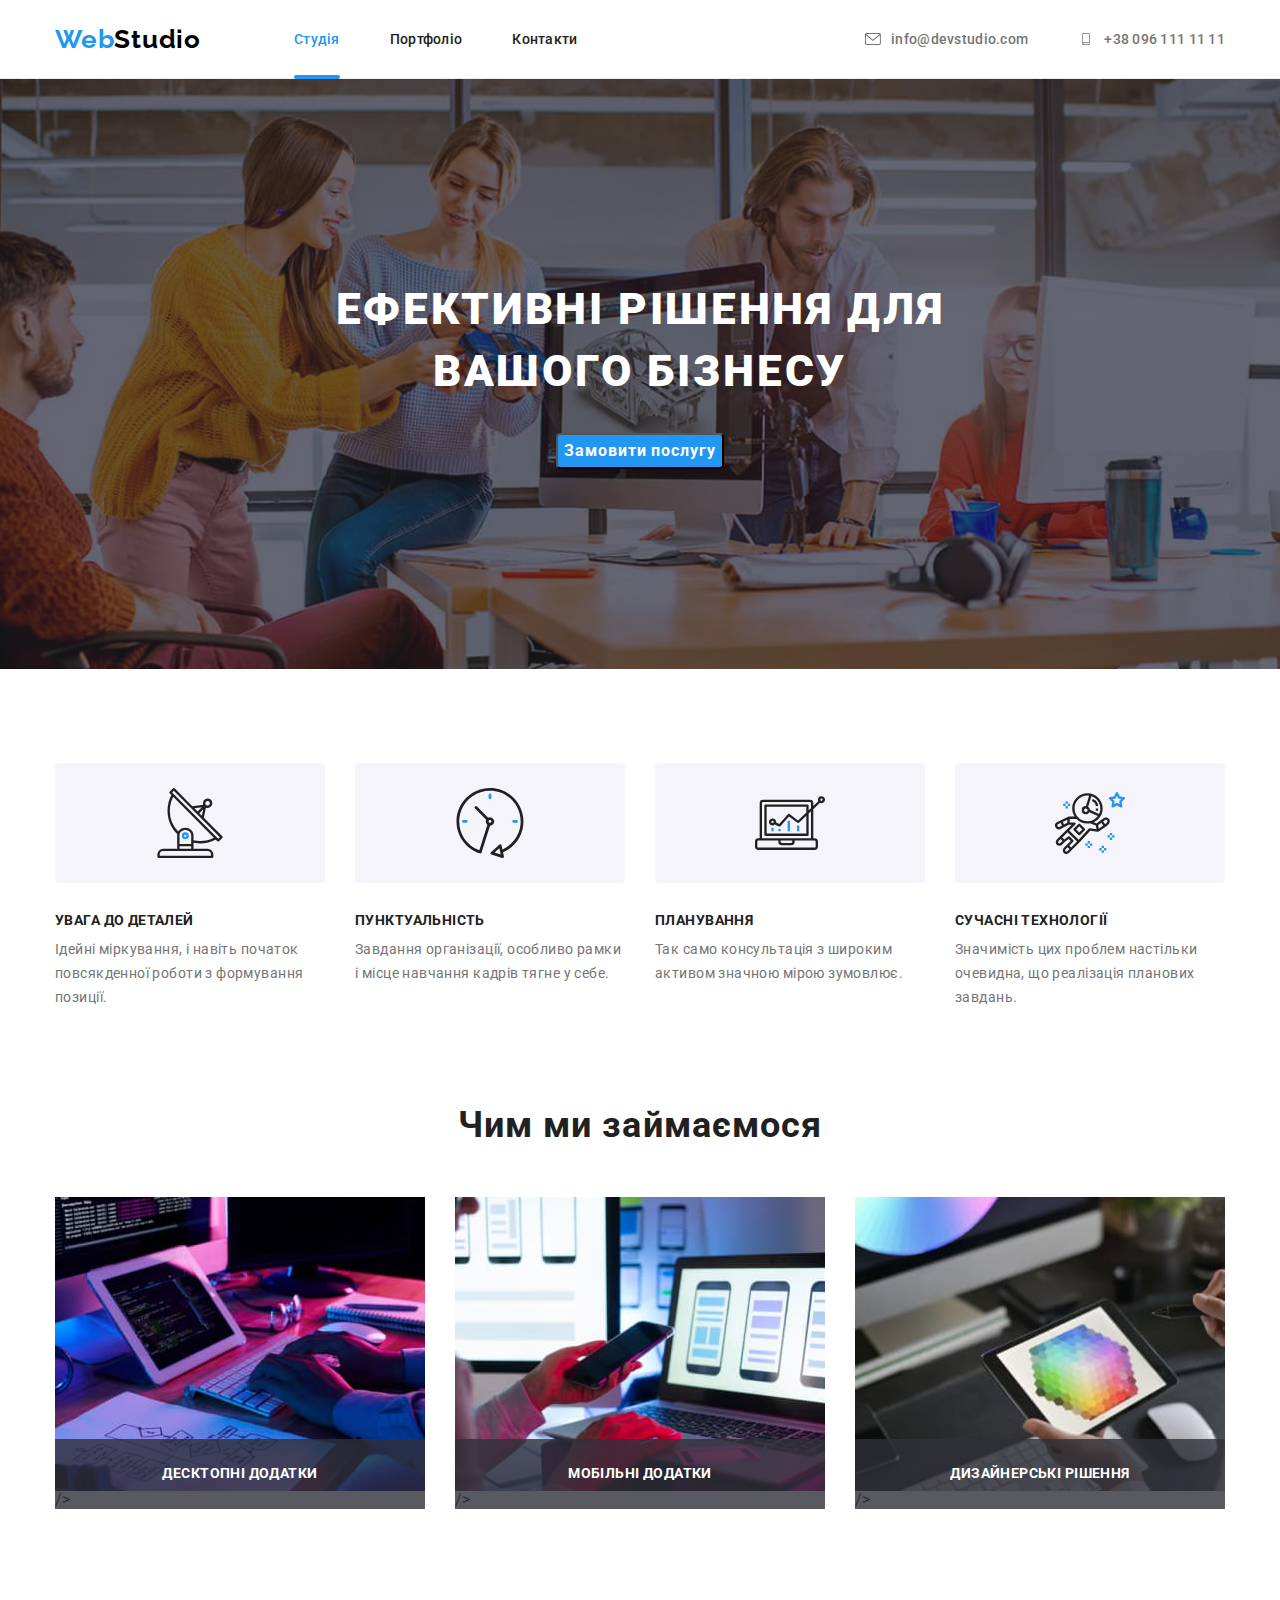
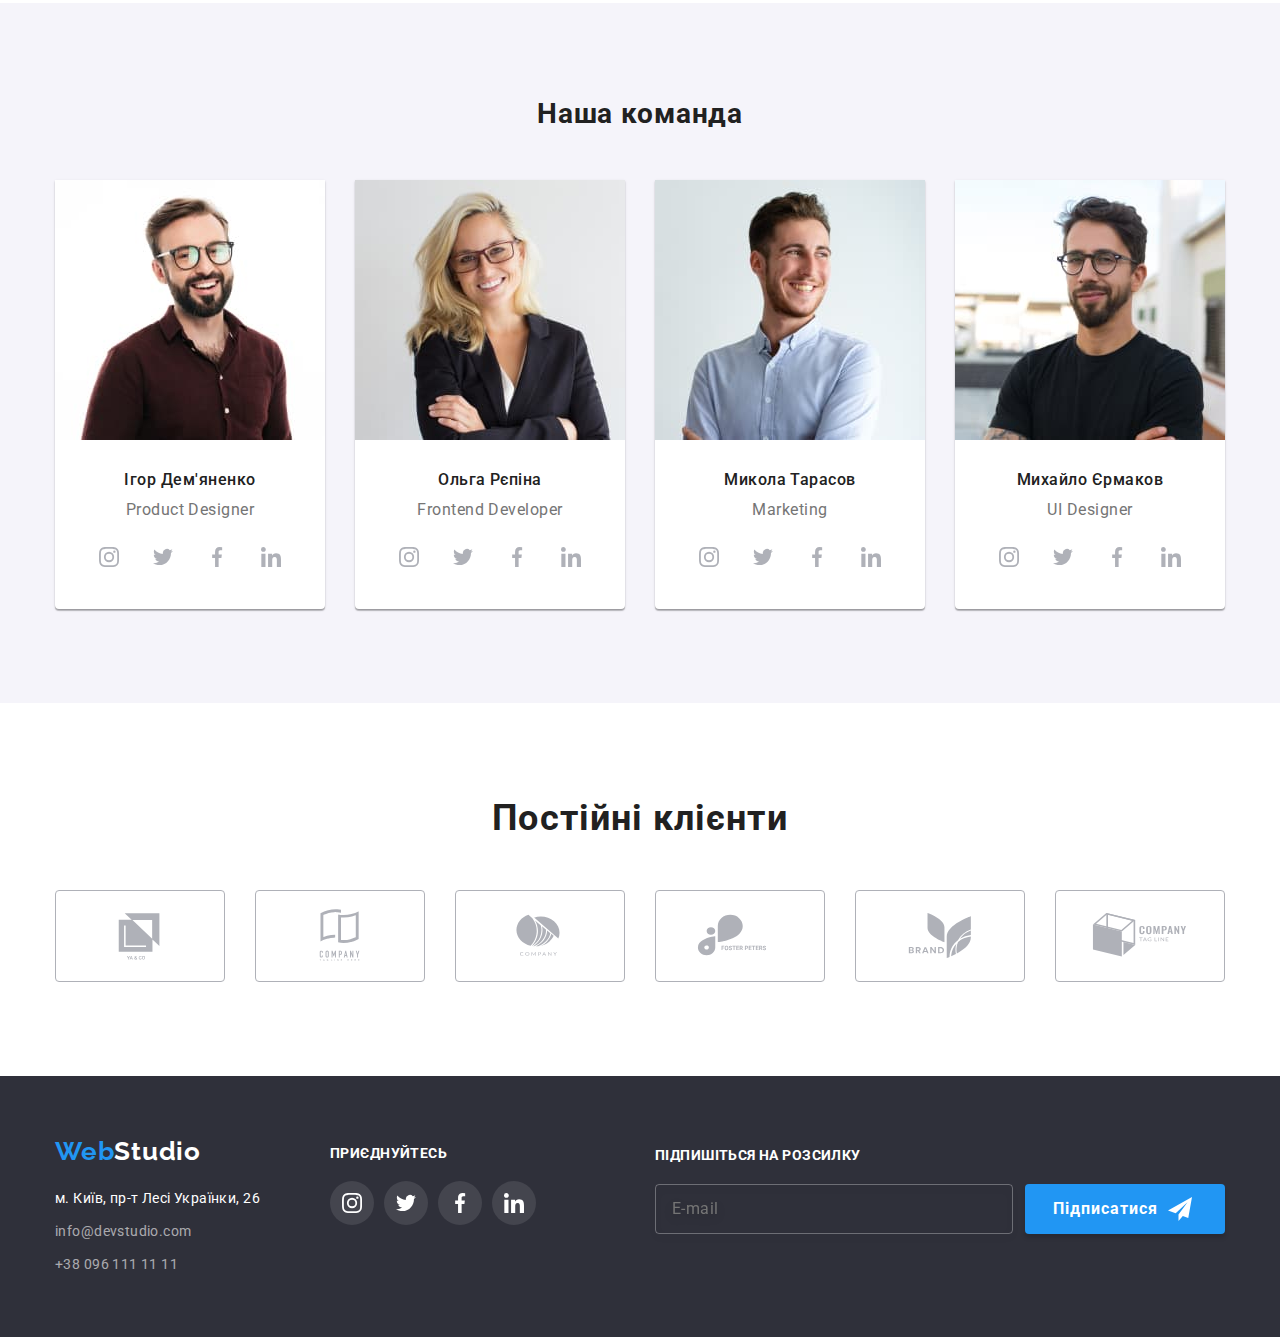
==== commit 6d89a8d0: "current" ====
--- a/index.html
+++ b/index.html
@@ -519,7 +519,7 @@
       </button>
       <div class="mobile-menu__container">
         <ul class="mobile-menu__nav">
-          <li href="./index.html" class="mobile-menu__list">Студія</li>
+          <li href="./index.html" class="mobile-menu__list mobile-menu__list--current">Студія</li>
           <li href="./portfolio.html" class="mobile-menu__list">Портфоліо</li>
           <li href="#" class="mobile-menu__list">Контакти</li>
         </ul>
--- a/css/main.min.css
+++ b/css/main.min.css
@@ -1 +1 @@
-:root{--color-brend:#2f303a;--color-accent:#2196f3;--color-background:#ffffff;--text-color:#212121;--text-color-optional:#757575;--social-icon-color: #afb1b8;--black-color: #000000;--color-hover: #188ce8;--color-background-color: #f5f4fa;--color-overlay:#eeeeee;--color-background-hero: #c4c4c4;--color-border: #afb1b8;--timing-duration: 250ms;--gradient: linear-gradient(to right,rgba(47, 48, 58, 0.4),rgba(47, 48, 58, 0.4));--logo-font-family: @font-face { font-family: "Raleway"; font-style: normal; font-weight: 700; src: url("../fonts/raleway-v28-latin-700.eot"); /* IE9 Compat Modes */ src: local(""), url("../fonts/raleway-v28-latin-700.eot?#iefix") format("embedded-opentype"), url("../fonts/raleway-v28-latin-700.woff2") format("woff2"), url("../fonts/raleway-v28-latin-700.woff") format("woff"), url("../fonts/raleway-v28-latin-700.ttf") format("truetype"), url("../fonts/raleway-v28-latin-700.svg#Raleway") format("svg"); /* Legacy iOS */ };--second-font-family: @font-face { font-family: "Roboto"; font-style: normal; font-weight: 400; src: url("../fonts/roboto-v30-latin_cyrillic-regular.eot"); /* IE9 Compat Modes */ src: local(""), url("../fonts/roboto-v30-latin_cyrillic-regular.eot?#iefix") format("embedded-opentype"), url("../fonts/roboto-v30-latin_cyrillic-regular.woff2") format("woff2"), url("../fonts/roboto-v30-latin_cyrillic-regular.woff") format("woff"), url("../fonts/roboto-v30-latin_cyrillic-regular.ttf") format("truetype"), url("../fonts/roboto-v30-latin_cyrillic-regular.svg#Roboto") format("svg"); /* Legacy iOS */ };--main-font-family: @font-face { font-family: "Roboto"; font-style: normal; font-weight: 500; src: url("../fonts/roboto-v30-latin_cyrillic-500.eot"); /* IE9 Compat Modes */ src: local(""), url("../fonts/roboto-v30-latin_cyrillic-500.eot?#iefix") format("embedded-opentype"), url("../fonts/roboto-v30-latin_cyrillic-500.woff2") format("woff2"), url("../fonts/roboto-v30-latin_cyrillic-500.woff") format("woff"), url("../fonts/roboto-v30-latin_cyrillic-500.ttf") format("truetype"), url("../fonts/roboto-v30-latin_cyrillic-500.svg#Roboto") format("svg"); /* Legacy iOS */ };--title-font-family: @font-face { font-family: "Roboto"; font-style: normal; font-weight: 700; src: url("../fonts/roboto-v30-latin_cyrillic-700.eot"); /* IE9 Compat Modes */ src: local(""), url("../fonts/roboto-v30-latin_cyrillic-700.eot?#iefix") format("embedded-opentype"), url("../fonts/roboto-v30-latin_cyrillic-700.woff2") format("woff2"), url("../fonts/roboto-v30-latin_cyrillic-700.woff") format("woff"), url("../fonts/roboto-v30-latin_cyrillic-700.ttf") format("truetype"), url("../fonts/roboto-v30-latin_cyrillic-700.svg#Roboto") format("svg"); /* Legacy iOS */ };--hero-font-family: @font-face { font-family: "Roboto"; font-style: normal; font-weight: 900; src: url("../fonts/roboto-v30-latin_cyrillic-900.eot"); /* IE9 Compat Modes */ src: local(""), url("../fonts/roboto-v30-latin_cyrillic-900.eot?#iefix") format("embedded-opentype"), url("../fonts/roboto-v30-latin_cyrillic-900.woff2") format("woff2"), url("../fonts/roboto-v30-latin_cyrillic-900.woff") format("woff"), url("../fonts/roboto-v30-latin_cyrillic-900.ttf") format("truetype"), url("../fonts/roboto-v30-latin_cyrillic-900.svg#Roboto") format("svg"); /* Legacy iOS */ }}body{background-color:var(--color-background);font-family:"Roboto",sans-serif;color:var(--text-color)}@media screen and (max-width: 1199px){body{margin:0}}h1,h2,h3,h4,h5,h6,p,ul{margin:0}img{display:block;max-width:100%;height:auto}.section{padding-top:60px;padding-bottom:60px}@media screen and (min-width: 1200px){.section{padding-top:94px;padding-bottom:94px}}ul{list-style:none}.visually-hidden{position:absolute;white-space:nowrap;width:1px;height:1px;overflow:hidden;border:0;padding:0;clip:rect(0 0 0 0);-webkit-clip-path:inset(50%);clip-path:inset(50%);margin:-1px}.activity{position:relative}.activity__name{position:absolute;font-weight:700;font-size:14px;line-height:1.14;text-align:center;letter-spacing:.03em;text-transform:uppercase;color:var(--color-background);background:rgba(47,48,58,.8);height:70px;width:100%;bottom:0;padding:27px 95px}.address{text-decoration:none}@media screen and (max-width: 1199px){.address{display:-webkit-box;display:-ms-flexbox;display:flex;-webkit-box-pack:center;-ms-flex-pack:center;justify-content:center}}.address__card{padding-left:0;margin-top:0;margin-bottom:0}@media screen and (max-width: 1199px){.address__item{display:-webkit-box;display:-ms-flexbox;display:flex;-webkit-box-pack:center;-ms-flex-pack:center;justify-content:center}}.address__item:not(:last-child){margin-bottom:9px}.address__link{text-decoration:none;font-style:normal;color:var(--color-background);font-weight:400;font-size:14px;line-height:1.7;letter-spacing:.03em;-webkit-transition:color var(--timing-duration) cubic-bezier(0.4, 0, 0.2, 1);transition:color var(--timing-duration) cubic-bezier(0.4, 0, 0.2, 1)}.address__link:hover{color:var(--color-accent)}.address__link:focus{color:var(--color-accent)}.address__link-contact{text-decoration:none;font-style:normal;font-weight:400;font-size:14px;line-height:1.7;letter-spacing:.03em;color:rgba(255,255,255,.6);-webkit-transition:color var(--timing-duration) cubic-bezier(0.4, 0, 0.2, 1);transition:color var(--timing-duration) cubic-bezier(0.4, 0, 0.2, 1)}.address__link-contact:hover{color:var(--color-accent)}.address__link-contact:focus{color:var(--color-accent)}.card{display:-webkit-box;display:-ms-flexbox;display:flex;-webkit-box-align:center;-ms-flex-align:center;align-items:center;-webkit-box-pack:center;-ms-flex-pack:center;justify-content:center;background:var(--color-background-color);border-radius:4px;height:120px;margin-bottom:30px}.advantages{margin:0;display:block;padding:0;list-style:none;gap:30px}@media screen and (min-width: 768px){.advantages{display:-webkit-box;display:-ms-flexbox;display:flex;-ms-flex-wrap:wrap;flex-wrap:wrap;-webkit-box-pack:center;-ms-flex-pack:center;justify-content:center}}.advantages__item{max-width:450px}@media screen and (max-width: 767px){.advantages__item:not(:last-child){margin-bottom:30px}}@media screen and (min-width: 768px){.advantages__item{max-width:354px}}@media screen and (min-width: 1200px){.advantages__item{width:270px}}.advantages__subtitle{font-weight:700;font-size:14px;line-height:1.1;letter-spacing:.03em;text-transform:uppercase}@media screen and (max-width: 767px){.advantages__subtitle{text-align:center}}.advantages__paragraph{font-weight:400;font-size:14px;line-height:1.7;letter-spacing:.03em;color:var(--text-color-optional);margin-top:10px;margin-bottom:0}.backdrop{background:rgba(0,0,0,.2);position:fixed;left:0px;top:0px;width:100%;height:100%;z-index:1;-webkit-transition:opacity var(--timing-duration) cubic-bezier(0.4, 0, 0.2, 1),visibility var(--timing-duration) cubic-bezier(0.4, 0, 0.2, 1);transition:opacity var(--timing-duration) cubic-bezier(0.4, 0, 0.2, 1),visibility var(--timing-duration) cubic-bezier(0.4, 0, 0.2, 1)}.backdrop__modal{top:50%;left:50%;-webkit-transform:translate(-50%, -50%);transform:translate(-50%, -50%)}.checkbox{position:absolute}.checkbox__input{-webkit-appearance:none;-moz-appearance:none;appearance:none;-webkit-transition:border-color var(--timing-duration) cubic-bezier(0.4, 0, 0.2, 1);transition:border-color var(--timing-duration) cubic-bezier(0.4, 0, 0.2, 1)}.checkbox__icon{border:2px solid var(--text-color);border-radius:1px;-webkit-transition:background-color var(--timing-duration) cubic-bezier(0.4, 0, 0.2, 1),border-color var(--timing-duration) cubic-bezier(0.4, 0, 0.2, 1);transition:background-color var(--timing-duration) cubic-bezier(0.4, 0, 0.2, 1),border-color var(--timing-duration) cubic-bezier(0.4, 0, 0.2, 1)}.checkbox__input:checked+.checkbox__icon{background-color:var(--color-accent);border:none}.checkbox:focus-within.checkbox__icon{border-color:var(--color-accent)}.close{position:absolute;width:30px;height:30px;top:8px;right:8px;background-color:var(--color-background);border:1px solid rgba(0,0,0,.1);border-radius:50%;padding:0;display:-webkit-box;display:-ms-flexbox;display:flex;-webkit-box-pack:center;-ms-flex-pack:center;justify-content:center;-webkit-box-align:center;-ms-flex-align:center;align-items:center;cursor:pointer;fill:var(--black-color)}.close__icon{-webkit-transition:fill var(--timing-duration) cubic-bezier(0.4, 0, 0.2, 1);transition:fill var(--timing-duration) cubic-bezier(0.4, 0, 0.2, 1)}.close:hover .close__icon{fill:var(--color-accent)}.close:focus .close__icon{fill:var(--color-accent)}.contact{list-style:none;font-weight:500;font-size:14px;line-height:1.1;letter-spacing:.02em;display:none;-ms-flex-wrap:wrap;flex-wrap:wrap;-webkit-box-align:center;-ms-flex-align:center;align-items:center;padding:0;margin-left:auto}@media screen and (min-width: 768px){.contact{display:-webkit-box;display:-ms-flexbox;display:flex}}.contact__item{text-decoration:none;color:var(--text-color-optional);display:-webkit-box;display:-ms-flexbox;display:flex;-webkit-box-align:center;-ms-flex-align:center;align-items:center;-webkit-transition:color var(--timing-duration) cubic-bezier(0.4, 0, 0.2, 1);transition:color var(--timing-duration) cubic-bezier(0.4, 0, 0.2, 1)}.contact__item:hover{color:var(--color-accent)}.contact__item:focus{color:var(--color-accent)}@media screen and (min-width: 768px){.contact__item{padding:5px 0}}.contact__icon{fill:currentColor;margin-right:10px}.container{padding-left:15px;padding-right:15px}@media screen and (min-width: 480px){.container{width:480px;margin-left:auto;margin-right:auto}}@media screen and (min-width: 768px){.container{width:768px}}@media screen and (min-width: 1200px){.container{width:1200px}}.customers__title{font-weight:700;font-size:36px;line-height:1.2;letter-spacing:.03em;text-align:center;margin-bottom:50px}@media screen and (min-width: 768px)and (max-width: 1199px){.customers__title{font-size:36px;line-height:1.2;margin-bottom:30px}}.customers__list{display:-webkit-box;display:-ms-flexbox;display:flex;-webkit-box-pack:center;-ms-flex-pack:center;justify-content:center;-ms-flex-wrap:wrap;flex-wrap:wrap;gap:30px;padding:0;margin:0}@media screen and (min-width: 768px){.customers__list{display:-webkit-box;display:-ms-flexbox;display:flex;-ms-flex-wrap:wrap;flex-wrap:wrap;-webkit-box-pack:center;-ms-flex-pack:center;justify-content:center}}@media screen and (min-width: 1200px){.customers__list{-ms-flex-wrap:nowrap;flex-wrap:nowrap}}.customers__box{-ms-flex-preferred-size:calc((100% - 30px)/2);flex-basis:calc((100% - 30px)/2);height:92px}@media screen and (min-width: 768px){.customers__box{-ms-flex-preferred-size:calc((100% - 60px)/3);flex-basis:calc((100% - 60px)/3)}}@media screen and (min-width: 1200px){.customers__box{-ms-flex-preferred-size:calc((100% - 150px)/6);flex-basis:calc((100% - 150px)/6)}}.customers__link{width:100%;height:100%;display:-webkit-box;display:-ms-flexbox;display:flex;-webkit-box-align:center;-ms-flex-align:center;align-items:center;-webkit-box-pack:center;-ms-flex-pack:center;justify-content:center;border:1px solid var(--color-border);border-radius:4px;fill:var(--social-icon-color);-webkit-transition:border-color var(--timing-duration) cubic-bezier(0.4, 0, 0.2, 1);transition:border-color var(--timing-duration) cubic-bezier(0.4, 0, 0.2, 1)}.customers__link:hover{border-color:var(--color-accent)}.customers__link:focus{border-color:var(--color-accent)}.customers__icon{-webkit-transition:fill var(--timing-duration) cubic-bezier(0.4, 0, 0.2, 1);transition:fill var(--timing-duration) cubic-bezier(0.4, 0, 0.2, 1)}.customers__link:hover .customers__icon{fill:var(--color-accent)}.customers__link:focus .customers__icon{fill:var(--color-accent)}.footer{position:absolute;width:100%;background-color:var(--color-brend);padding-top:60px;padding-bottom:60px}.footer__box{display:block;-webkit-box-align:baseline;-ms-flex-align:baseline;align-items:baseline}@media screen and (min-width: 1200px){.footer__box{display:-webkit-box;display:-ms-flexbox;display:flex}}@media screen and (min-width: 768px){.footer__nav-box{display:-webkit-box;display:-ms-flexbox;display:flex}}@media screen and (min-width: 768px)and (max-width: 1199px){.footer__address-box{margin-left:76px}}.footer__logo{font-family:"Raleway",sans-serif;color:var(--color-background);font-weight:700;font-size:26px;line-height:1.2;letter-spacing:.03em;text-decoration:none}.footer__address{margin-top:20px}.footer__social-box{margin-top:60px}@media screen and (min-width: 768px)and (max-width: 1199px){.footer__social-box{margin-top:30px;margin-left:165px}}@media screen and (min-width: 1200px){.footer__social-box{margin-left:70px;margin-top:10px}}.footer__social-title{display:-webkit-box;display:-ms-flexbox;display:flex;-webkit-box-pack:center;-ms-flex-pack:center;justify-content:center;font-weight:700;font-size:14px;line-height:1.1;letter-spacing:.03em;text-transform:uppercase;color:var(--color-background);margin-bottom:20px}@media screen and (min-width: 1200px){.footer__social-title{display:block}}.footer__social-list{gap:10px;margin:0}@media screen and (max-width: 1199px){.footer__social-list{display:-webkit-box;display:-ms-flexbox;display:flex;-webkit-box-pack:center;-ms-flex-pack:center;justify-content:center}}.footer__e-mail-input{display:-webkit-box;display:-ms-flexbox;display:flex;margin-left:auto;margin-top:60px}@media screen and (max-width: 1199px){.footer__e-mail-input{-webkit-box-pack:center;-ms-flex-pack:center;justify-content:center}}.footer__label{display:-webkit-box;display:-ms-flexbox;display:flex;font-weight:700;font-size:14px;line-height:1.14;letter-spacing:.03em;text-transform:uppercase;color:var(--color-background)}@media screen and (max-width: 1199px){.footer__label{-webkit-box-pack:center;-ms-flex-pack:center;justify-content:center}}.footer__form-box{display:-webkit-box;display:-ms-flexbox;display:flex;margin-top:20px}@media screen and (max-width: 1199px){.footer__form-box{-webkit-box-pack:center;-ms-flex-pack:center;justify-content:center;-ms-flex-wrap:wrap;flex-wrap:wrap}}.footer__input{-webkit-box-sizing:border-box;box-sizing:border-box;width:100%;height:50px;border:1px solid rgba(255,255,255,.3);-webkit-filter:drop-shadow(0px 4px 4px rgba(0, 0, 0, 0.15));filter:drop-shadow(0px 4px 4px rgba(0, 0, 0, 0.15));border-radius:4px;font-weight:400;font-size:16px;line-height:1.25;outline:none;padding:15px 0 15px 16px;letter-spacing:.03em;color:rgba(255,255,255,.6);display:-webkit-box;display:-ms-flexbox;display:flex;-webkit-box-align:center;-ms-flex-align:center;align-items:center;background-color:rgba(0,0,0,0);margin-right:12px}@media screen and (min-width: 1200px){.footer__input{width:358px}}@media screen and (max-width: 1199px){.footer__button-box{display:-webkit-box;display:-ms-flexbox;display:flex;-webkit-box-pack:center;-ms-flex-pack:center;justify-content:center;margin-top:20px}}.footer__input-button{width:200px;height:50px;background:var(--color-accent);-webkit-box-shadow:0px 4px 4px rgba(0,0,0,.15);box-shadow:0px 4px 4px rgba(0,0,0,.15);border-radius:4px;outline:none;border:none;padding:10px 28px;font-weight:700;font-size:16px;line-height:1.88;display:-webkit-box;display:-ms-flexbox;display:flex;-webkit-box-align:center;-ms-flex-align:center;align-items:center;text-align:center;letter-spacing:.06em;color:var(--color-background)}.footer__icon{fill:var(--color-background);margin-left:10px}.header{background-color:var(--color-background);border-bottom:1px solid #ececec}@media screen and (min-width: 480px)and (max-width: 1199px){.header{display:-webkit-box;display:-ms-flexbox;display:flex;-webkit-box-pack:center;-ms-flex-pack:center;justify-content:center}}.header__container{display:-webkit-box;display:-ms-flexbox;display:flex;margin:0;-webkit-box-align:center;-ms-flex-align:center;align-items:center}@media screen and (min-width: 768px){.header__container{margin:0}}@media screen and (min-width: 1200px){.header__container{margin:0;margin-left:auto;margin-right:auto}}.header__nav{-ms-flex-wrap:wrap;flex-wrap:wrap;display:-webkit-box;display:-ms-flexbox;display:flex;-webkit-box-align:center;-ms-flex-align:center;align-items:center;margin-bottom:-1px}.header__logo{margin-right:87px;margin-left:0;color:var(--black-color)}@media screen and (min-width: 1200px){.header__logo{margin-right:93px}}.header__menu{display:-webkit-box;display:-ms-flexbox;display:flex;margin-left:auto;border:none;padding:0;width:40px;height:40px}@media screen and (min-width: 768px){.header__menu{display:none}}.header__icon{background-color:var(--color-background);fill:var(--text-color);-webkit-transition:fill var(--timing-duration) cubic-bezier(0.4, 0, 0.2, 1);transition:fill var(--timing-duration) cubic-bezier(0.4, 0, 0.2, 1)}.header__icon:hover{fill:var(--color-accent)}.header__list{list-style:none;font-weight:500;font-size:14px;line-height:1.1;letter-spacing:.02em;display:none;-ms-flex-wrap:wrap;flex-wrap:wrap;margin-top:0;margin-bottom:0;gap:50px}@media screen and (min-width: 768px){.header__list{display:-webkit-box;display:-ms-flexbox;display:flex;padding:0}}@media screen and (min-width: 1200px){.header__list{padding:0}}.header__link{text-decoration:none;color:var(--text-color);-webkit-transition:color var(--timing-duration) cubic-bezier(0.4, 0, 0.2, 1);transition:color var(--timing-duration) cubic-bezier(0.4, 0, 0.2, 1);padding-top:32px;padding-bottom:32px;display:block}.header__link:hover{color:var(--color-accent)}.header__link:focus{color:var(--color-accent)}.header__link--current{text-decoration:none;color:var(--color-accent);height:48px}.header__link--current::after{content:"";display:block;width:100%;height:4px;background-color:currentColor;border-radius:2px;margin-top:37px}@media screen and (min-width: 1200px){.header__link--current::after{margin-top:28px}}.header__contact{margin-left:auto;margin-top:0;margin-bottom:0;gap:50px}@media screen and (min-width: 768px){.header__contact{display:inline-block;margin-top:21px;margin-bottom:21px}}@media screen and (min-width: 1200px){.header__contact{display:-webkit-box;display:-ms-flexbox;display:flex}}.hero{background-color:var(--color-brend);text-align:center;letter-spacing:.06em;text-transform:uppercase;padding-top:118px;padding-bottom:118px;background-color:var(--color-background-hero);background-repeat:no-repeat;background-size:1600px;background-position:center;margin:auto}@media screen and (max-width: 767px){.hero{background-image:var(--gradient),url(../images/heromobile@1x.jpg);background-size:cover}}@media screen and (min-device-pixel-ratio: 2)and (max-width: 767px),screen and (-webkit-min-device-pixel-ratio: 2)and (max-width: 767px),screen and (min-resolution: 192dpi)and (max-width: 767px),screen and (min-resolution: 2dppx)and (max-width: 767px){.hero{background-image:var(--gradient),url(../images/heromobile@2x.jpg);background-size:cover}}@media screen and (min-width: 768px){.hero{background-image:var(--gradient),url(../images/herotablet@1x.jpg);background-size:cover}}@media screen and (min-device-pixel-ratio: 2)and (min-width: 768px),screen and (-webkit-min-device-pixel-ratio: 2)and (min-width: 768px),screen and (min-resolution: 192dpi)and (min-width: 768px),screen and (min-resolution: 2dppx)and (min-width: 768px){.hero{background-image:var(--gradient),url(../images/herotablet@2x.jpg);background-size:cover}}@media screen and (min-width: 1200px){.hero{background-image:var(--gradient),url(../images/herodesktop@1x.jpg);background-size:cover;padding-top:200px;padding-bottom:200px}}@media screen and (min-device-pixel-ratio: 2)and (min-width: 1200px),screen and (-webkit-min-device-pixel-ratio: 2)and (min-width: 1200px),screen and (min-resolution: 192dpi)and (min-width: 1200px),screen and (min-resolution: 2dppx)and (min-width: 1200px){.hero{background-image:var(--gradient),url(../images/herodesktop@2x.jpg);background-size:cover}}.hero__title{text-transform:uppercase;font-weight:900;font-size:26px;line-height:1.61;color:var(--color-background);text-align:center;letter-spacing:.06em;max-width:360px;margin:0 auto 30px}@media screen and (min-width: 1200px){.hero__title{font-size:44px;line-height:1.4;max-width:696px}}.hero__button{background-color:var(--color-accent);font-weight:700;font-size:16px;line-height:1.9;color:var(--color-background);cursor:pointer;letter-spacing:.06em;-webkit-box-shadow:0px 4px 4px rgba(0,0,0,.15);box-shadow:0px 4px 4px rgba(0,0,0,.15);border-radius:4px;-webkit-box-align:center;-ms-flex-align:center;align-items:center;text-align:center;-webkit-transition:background-color var(--timing-duration) cubic-bezier(0.4, 0, 0.2, 1);transition:background-color var(--timing-duration) cubic-bezier(0.4, 0, 0.2, 1)}.hero__button:active{background-color:var(--color-hover)}.is-hidden{opacity:0;visibility:hidden;pointer-events:none}.logo{font-family:"Raleway",sans-serif;font-weight:700;font-size:24px;line-height:1.16;letter-spacing:.03em;text-decoration:none;display:-webkit-box;display:-ms-flexbox;display:flex;-ms-flex-wrap:wrap;flex-wrap:wrap}@media screen and (max-width: 768px){.logo{font-size:24px;line-height:1.16;margin:16px 0 16px 15px}}@media screen and (min-width: 768px){.logo{font-size:26px;line-height:1.2}}@media screen and (max-width: 1199px){.logo{-webkit-box-pack:center;-ms-flex-pack:center;justify-content:center}}.logo__accent{color:var(--color-accent)}.member{-webkit-box-shadow:0px 1px 3px rgba(0,0,0,.12),0px 1px 1px rgba(0,0,0,.14),0px 2px 1px rgba(0,0,0,.2);box-shadow:0px 1px 3px rgba(0,0,0,.12),0px 1px 1px rgba(0,0,0,.14),0px 2px 1px rgba(0,0,0,.2);border-radius:0px 0px 4px 4px;background-color:var(--color-background)}@media screen and (max-width: 767px){.member{margin-bottom:30px}}.member__image{border-radius:0px}@media screen and (min-width: 768px)and (max-width: 1199px){.member__image{width:354px}}.member__box{padding:30px 5px}.member__subtitle{font-weight:500;font-size:16px;line-height:1.2;letter-spacing:.03em;margin-bottom:10px;text-align:center}.member__paragraph{font-weight:400;font-size:16px;line-height:1.2;color:var(--text-color-optional);letter-spacing:.03em;margin-top:0;margin-bottom:0;text-align:center}.member__social-list{gap:10px;margin-top:16px}.mobile-menu{position:fixed;left:0;top:0;display:none;width:100%;height:100%;background-color:var(--color-background);padding:48px 40px}.mobile-menu.is-open{display:block}.mobile-menu__close{position:absolute;top:10px;right:10px;border:none;padding:0;width:40px;height:40px}.mobile-menu__icon{background-color:var(--color-background);fill:var(--text-color);-webkit-transition:fill var(--timing-duration) cubic-bezier(0.4, 0, 0.2, 1);transition:fill var(--timing-duration) cubic-bezier(0.4, 0, 0.2, 1)}.mobile-menu__icon:hover{fill:var(--color-accent)}.mobile-menu__nav{padding:0;margin-bottom:306px}.mobile-menu__list{font-weight:500;font-size:40px;line-height:1.17;letter-spacing:.02em;color:var(--text-color);margin-bottom:32px}.mobile-menu__list:hover{color:var(--color-accent)}.mobile-menu__contact{padding:0}.mobile-menu__item{margin-bottom:32px}.mobile-menu__tel{font-weight:500;font-size:34px;line-height:1.18;letter-spacing:.02em;text-decoration:none;color:var(--color-accent)}.mobile-menu__mail{font-weight:500;font-size:24px;line-height:1.16;letter-spacing:.02em;text-decoration:none;color:var(--text-color-optional)}.mobile-menu__networks{display:-webkit-box;display:-ms-flexbox;display:flex;-ms-flex-wrap:wrap;flex-wrap:wrap;padding:0;margin-top:64px}.mobile-menu__link{text-decoration:none;font-weight:500;font-size:18px;line-height:1.2;letter-spacing:.02em;color:var(--color-accent)}.mobile-menu__token{color:rgba(33,33,33,.2);margin:0 10px}.modal{position:absolute;width:450px;height:609px;background-color:var(--color-background);-webkit-box-shadow:0px 1px 3px rgba(0,0,0,.12),0px 1px 1px rgba(0,0,0,.14),0px 2px 1px rgba(0,0,0,.2);box-shadow:0px 1px 3px rgba(0,0,0,.12),0px 1px 1px rgba(0,0,0,.14),0px 2px 1px rgba(0,0,0,.2);border-radius:4px;padding:40px}@media screen and (min-width: 1200px){.modal{width:528px;height:581px}}.modal__title{font-style:normal;font-weight:700;font-size:20px;line-height:1.5;text-align:center;letter-spacing:.03em;margin-bottom:12px}@media screen and (min-width: 1200px){.modal__title{line-height:1.15}}.modal__label{display:block;font-weight:400;font-size:12px;line-height:1.16;letter-spacing:.01em;color:var(--text-color-optional);margin-bottom:4px}.modal__control{position:relative;margin-bottom:10px}.modal__input{display:-webkit-box;display:-ms-flexbox;display:flex;width:100%;margin-bottom:10px;border:1px solid rgba(33,33,33,.2);border-radius:4px;outline:none;padding:12px 12px 12px 32px;-webkit-transition:border-color var(--timing-duration) cubic-bezier(0.4, 0, 0.2, 1);transition:border-color var(--timing-duration) cubic-bezier(0.4, 0, 0.2, 1)}.modal__input:focus{border-color:var(--color-accent)}.modal__icon{position:absolute;top:50%;left:12px;-webkit-transform:translateY(-50%);transform:translateY(-50%);fill:currentcolor;-webkit-transition:fill var(--timing-duration) cubic-bezier(0.4, 0, 0.2, 1);transition:fill var(--timing-duration) cubic-bezier(0.4, 0, 0.2, 1)}.modal__textarea{width:100%;height:120px;padding:12px 16px;font-weight:400;font-size:12px;line-height:1.16;letter-spacing:.01em;border:1px solid rgba(33,33,33,.2);border-radius:4px;color:rgba(117,117,117,.5);resize:none;margin-bottom:20px;outline:none;-webkit-transition:border-color var(--timing-duration) cubic-bezier(0.4, 0, 0.2, 1);transition:border-color var(--timing-duration) cubic-bezier(0.4, 0, 0.2, 1)}.modal__textarea:focus{border-color:var(--color-accent)}.modal__checkbox{position:relative;padding-left:28px;font-weight:400;font-size:12px;line-height:1.16;letter-spacing:.03em;color:var(--text-color-optional)}@media screen and (min-width: 1200px){.modal__checkbox{font-size:14px;line-height:1.7}}.modal__link{color:var(--color-accent)}.modal__button{width:200px;height:50px;margin:10px auto 0 auto;background:var(--color-accent);-webkit-box-shadow:0px 4px 4px rgba(0,0,0,.15);box-shadow:0px 4px 4px rgba(0,0,0,.15);border-radius:4px;border:none;font-weight:700;font-size:16px;line-height:1.88;letter-spacing:.06em;padding:0;display:-webkit-box;display:-ms-flexbox;display:flex;-webkit-box-align:center;-ms-flex-align:center;align-items:center;text-align:center;-webkit-box-pack:center;-ms-flex-pack:center;justify-content:center;color:var(--color-background);-webkit-transition:background-color var(--timing-duration) cubic-bezier(0.4, 0, 0.2, 1);transition:background-color var(--timing-duration) cubic-bezier(0.4, 0, 0.2, 1)}.modal__button:hover{background-color:var(--color-hover)}.modal__control:focus-within .modal__icon{fill:var(--color-accent)}.team{background-color:var(--color-background-color);display:-webkit-box;display:-ms-flexbox;display:flex}.team__title{font-weight:700;font-size:28px;line-height:1.18;letter-spacing:.03em;text-align:center;margin-bottom:50px}@media screen and (min-width: 768px)and (max-width: 1199px){.team__title{font-size:36px;line-height:1.2;margin-bottom:30px}}.team__card{margin:0;display:block;padding:0;list-style:none;gap:30px}@media screen and (min-width: 768px){.team__card{display:-webkit-box;display:-ms-flexbox;display:flex;-ms-flex-wrap:wrap;flex-wrap:wrap;-webkit-box-pack:center;-ms-flex-pack:center;justify-content:center}}@media screen and (min-width: 1200px){.team__card{-ms-flex-wrap:nowrap;flex-wrap:nowrap}}.overlay__link{display:block;text-decoration:none;-webkit-transition:-webkit-box-shadow var(--timing-duration) cubic-bezier(0.4, 0, 0.2, 1);transition:-webkit-box-shadow var(--timing-duration) cubic-bezier(0.4, 0, 0.2, 1);transition:box-shadow var(--timing-duration) cubic-bezier(0.4, 0, 0.2, 1);transition:box-shadow var(--timing-duration) cubic-bezier(0.4, 0, 0.2, 1), -webkit-box-shadow var(--timing-duration) cubic-bezier(0.4, 0, 0.2, 1)}.overlay__link:hover{-webkit-box-shadow:0px 1px 1px rgba(0,0,0,.12),0px 4px 4px rgba(0,0,0,.06),1px 4px 6px rgba(0,0,0,.16);box-shadow:0px 1px 1px rgba(0,0,0,.12),0px 4px 4px rgba(0,0,0,.06),1px 4px 6px rgba(0,0,0,.16)}.overlay__link:focus{-webkit-box-shadow:0px 1px 1px rgba(0,0,0,.12),0px 4px 4px rgba(0,0,0,.06),1px 4px 6px rgba(0,0,0,.16);box-shadow:0px 1px 1px rgba(0,0,0,.12),0px 4px 4px rgba(0,0,0,.06),1px 4px 6px rgba(0,0,0,.16)}.overlay__image-card{position:relative;overflow:hidden}.overlay__description{position:absolute;top:0;left:0;width:100%;height:100%;padding:63px 24px;background:rgba(33,150,243,.9);-webkit-transform:translateY(100%);transform:translateY(100%);-webkit-transition:-webkit-transform var(--timing-duration) cubic-bezier(0.4, 0, 0.2, 1);transition:-webkit-transform var(--timing-duration) cubic-bezier(0.4, 0, 0.2, 1);transition:transform var(--timing-duration) cubic-bezier(0.4, 0, 0.2, 1);transition:transform var(--timing-duration) cubic-bezier(0.4, 0, 0.2, 1), -webkit-transform var(--timing-duration) cubic-bezier(0.4, 0, 0.2, 1)}.overlay__link:hover .overlay__description{-webkit-transform:translateY(0);transform:translateY(0)}.overlay__link:focus .overlay__description{-webkit-transform:translateY(0);transform:translateY(0)}.overlay__text{margin:0;font-weight:400;font-size:18px;line-height:1.56;letter-spacing:.03em;color:var(--color-background)}.overlay__card{border-left:1px solid var(--color-overlay);border-right:1px solid var(--color-overlay);border-bottom:1px solid var(--color-overlay);padding:20px 24px}.overlay__subtitle{font-weight:700;font-size:18px;line-height:2;letter-spacing:.06em;color:var(--text-color);margin-bottom:4px}.overlay__paragraph{font-weight:400;font-size:16px;line-height:1.8;letter-spacing:.03em;color:var(--text-color-optional);margin-top:0;margin-bottom:0}.portfolio{display:-webkit-box;display:-ms-flexbox;display:flex;background-color:var(--color-background)}.portfolio__buttons{display:-webkit-box;display:-ms-flexbox;display:flex;padding:0;margin:0;list-style:none;margin-left:auto;margin-right:auto;-webkit-box-pack:center;-ms-flex-pack:center;justify-content:center;margin-bottom:50px;gap:8px}.portfolio__card{display:-webkit-box;display:-ms-flexbox;display:flex;-ms-flex-wrap:wrap;flex-wrap:wrap;padding:0;margin:0;list-style:none;margin-left:-30px;margin-top:-30px}.portfolio__item{-ms-flex-preferred-size:calc(33.3333333333% - 30px);flex-basis:calc(33.3333333333% - 30px);margin-left:30px;margin-top:30px}.portfolio__item:not(:last-child){margin-bottom:0}.third{padding-top:0;display:none}@media screen and (min-width: 1200px){.third{display:block}}.third__title{font-weight:700;font-size:36px;line-height:1.2;letter-spacing:.03em;text-align:center;margin-bottom:50px}.third__cards{margin:0;display:-webkit-box;display:-ms-flexbox;display:flex;padding:0;list-style:none}.third__card:not(:last-child){margin-right:30px}.list{display:-webkit-box;display:-ms-flexbox;display:flex;-webkit-box-pack:center;-ms-flex-pack:center;justify-content:center;padding:0}.list__box{width:44px;height:44px}.list__link{width:100%;height:100%;display:-webkit-box;display:-ms-flexbox;display:flex;border-color:rgba(0,0,0,0);border-radius:50%;-webkit-box-align:center;-ms-flex-align:center;align-items:center;-webkit-box-pack:center;-ms-flex-pack:center;justify-content:center;fill:var(--social-icon-color);-webkit-transition:background-color var(--timing-duration) cubic-bezier(0.4, 0, 0.2, 1);transition:background-color var(--timing-duration) cubic-bezier(0.4, 0, 0.2, 1)}.list__link:hover{background-color:var(--color-accent)}.list__link:focus{background-color:var(--color-accent)}.list__icon{-webkit-transition:fill var(--timing-duration) cubic-bezier(0.4, 0, 0.2, 1);transition:fill var(--timing-duration) cubic-bezier(0.4, 0, 0.2, 1)}.list__link:hover .list__icon{fill:var(--color-background)}.list__link:focus .list__icon{fill:var(--color-background)}.networks{display:-webkit-box;display:-ms-flexbox;display:flex;padding:0}.networks__box{width:44px;height:44px}.networks__link{width:100%;height:100%;display:-webkit-box;display:-ms-flexbox;display:flex;-webkit-box-pack:center;-ms-flex-pack:center;justify-content:center;-webkit-box-align:center;-ms-flex-align:center;align-items:center;background-color:rgba(255,255,255,.1);border-radius:50%;fill:var(--color-background);-webkit-transition:background-color var(--timing-duration) cubic-bezier(0.4, 0, 0.2, 1);transition:background-color var(--timing-duration) cubic-bezier(0.4, 0, 0.2, 1)}.networks__link:hover{background-color:var(--color-accent)}.networks__link:focus{background-color:var(--color-accent)}.filter{background:var(--color-background-color);border-radius:4px;font-weight:500;font-size:16px;line-height:1.6;letter-spacing:.03em;cursor:pointer;padding:6px 22px;border:none;-webkit-transition:background-color var(--timing-duration) cubic-bezier(0.4, 0, 0.2, 1),color var(--timing-duration) cubic-bezier(0.4, 0, 0.2, 1),-webkit-box-shadow var(--timing-duration) cubic-bezier(0.4, 0, 0.2, 1);transition:background-color var(--timing-duration) cubic-bezier(0.4, 0, 0.2, 1),color var(--timing-duration) cubic-bezier(0.4, 0, 0.2, 1),-webkit-box-shadow var(--timing-duration) cubic-bezier(0.4, 0, 0.2, 1);transition:background-color var(--timing-duration) cubic-bezier(0.4, 0, 0.2, 1),color var(--timing-duration) cubic-bezier(0.4, 0, 0.2, 1),box-shadow var(--timing-duration) cubic-bezier(0.4, 0, 0.2, 1);transition:background-color var(--timing-duration) cubic-bezier(0.4, 0, 0.2, 1),color var(--timing-duration) cubic-bezier(0.4, 0, 0.2, 1),box-shadow var(--timing-duration) cubic-bezier(0.4, 0, 0.2, 1),-webkit-box-shadow var(--timing-duration) cubic-bezier(0.4, 0, 0.2, 1)}.filter:hover{background-color:var(--color-accent);color:var(--color-background);-webkit-box-shadow:0px 3px 1px rgba(0,0,0,.1),0px 1px 2px rgba(0,0,0,.08),0px 2px 2px rgba(0,0,0,.12);box-shadow:0px 3px 1px rgba(0,0,0,.1),0px 1px 2px rgba(0,0,0,.08),0px 2px 2px rgba(0,0,0,.12)}.filter:focus{background-color:var(--color-accent);color:var(--color-background)}.filter:active{background-color:var(--color-accent)}/*# sourceMappingURL=main.min.css.map */+:root{--color-brend:#2f303a;--color-accent:#2196f3;--color-background:#ffffff;--text-color:#212121;--text-color-optional:#757575;--social-icon-color: #afb1b8;--black-color: #000000;--color-hover: #188ce8;--color-background-color: #f5f4fa;--color-overlay:#eeeeee;--color-background-hero: #c4c4c4;--color-border: #afb1b8;--timing-duration: 250ms;--gradient: linear-gradient(to right,rgba(47, 48, 58, 0.4),rgba(47, 48, 58, 0.4));--logo-font-family: @font-face { font-family: "Raleway"; font-style: normal; font-weight: 700; src: url("../fonts/raleway-v28-latin-700.eot"); /* IE9 Compat Modes */ src: local(""), url("../fonts/raleway-v28-latin-700.eot?#iefix") format("embedded-opentype"), url("../fonts/raleway-v28-latin-700.woff2") format("woff2"), url("../fonts/raleway-v28-latin-700.woff") format("woff"), url("../fonts/raleway-v28-latin-700.ttf") format("truetype"), url("../fonts/raleway-v28-latin-700.svg#Raleway") format("svg"); /* Legacy iOS */ };--second-font-family: @font-face { font-family: "Roboto"; font-style: normal; font-weight: 400; src: url("../fonts/roboto-v30-latin_cyrillic-regular.eot"); /* IE9 Compat Modes */ src: local(""), url("../fonts/roboto-v30-latin_cyrillic-regular.eot?#iefix") format("embedded-opentype"), url("../fonts/roboto-v30-latin_cyrillic-regular.woff2") format("woff2"), url("../fonts/roboto-v30-latin_cyrillic-regular.woff") format("woff"), url("../fonts/roboto-v30-latin_cyrillic-regular.ttf") format("truetype"), url("../fonts/roboto-v30-latin_cyrillic-regular.svg#Roboto") format("svg"); /* Legacy iOS */ };--main-font-family: @font-face { font-family: "Roboto"; font-style: normal; font-weight: 500; src: url("../fonts/roboto-v30-latin_cyrillic-500.eot"); /* IE9 Compat Modes */ src: local(""), url("../fonts/roboto-v30-latin_cyrillic-500.eot?#iefix") format("embedded-opentype"), url("../fonts/roboto-v30-latin_cyrillic-500.woff2") format("woff2"), url("../fonts/roboto-v30-latin_cyrillic-500.woff") format("woff"), url("../fonts/roboto-v30-latin_cyrillic-500.ttf") format("truetype"), url("../fonts/roboto-v30-latin_cyrillic-500.svg#Roboto") format("svg"); /* Legacy iOS */ };--title-font-family: @font-face { font-family: "Roboto"; font-style: normal; font-weight: 700; src: url("../fonts/roboto-v30-latin_cyrillic-700.eot"); /* IE9 Compat Modes */ src: local(""), url("../fonts/roboto-v30-latin_cyrillic-700.eot?#iefix") format("embedded-opentype"), url("../fonts/roboto-v30-latin_cyrillic-700.woff2") format("woff2"), url("../fonts/roboto-v30-latin_cyrillic-700.woff") format("woff"), url("../fonts/roboto-v30-latin_cyrillic-700.ttf") format("truetype"), url("../fonts/roboto-v30-latin_cyrillic-700.svg#Roboto") format("svg"); /* Legacy iOS */ };--hero-font-family: @font-face { font-family: "Roboto"; font-style: normal; font-weight: 900; src: url("../fonts/roboto-v30-latin_cyrillic-900.eot"); /* IE9 Compat Modes */ src: local(""), url("../fonts/roboto-v30-latin_cyrillic-900.eot?#iefix") format("embedded-opentype"), url("../fonts/roboto-v30-latin_cyrillic-900.woff2") format("woff2"), url("../fonts/roboto-v30-latin_cyrillic-900.woff") format("woff"), url("../fonts/roboto-v30-latin_cyrillic-900.ttf") format("truetype"), url("../fonts/roboto-v30-latin_cyrillic-900.svg#Roboto") format("svg"); /* Legacy iOS */ }}body{background-color:var(--color-background);font-family:"Roboto",sans-serif;color:var(--text-color)}@media screen and (max-width: 1199px){body{margin:0}}h1,h2,h3,h4,h5,h6,p,ul{margin:0}img{display:block;max-width:100%;height:auto}.section{padding-top:60px;padding-bottom:60px}@media screen and (min-width: 1200px){.section{padding-top:94px;padding-bottom:94px}}ul{list-style:none}.visually-hidden{position:absolute;white-space:nowrap;width:1px;height:1px;overflow:hidden;border:0;padding:0;clip:rect(0 0 0 0);-webkit-clip-path:inset(50%);clip-path:inset(50%);margin:-1px}.activity{position:relative}.activity__name{position:absolute;font-weight:700;font-size:14px;line-height:1.14;text-align:center;letter-spacing:.03em;text-transform:uppercase;color:var(--color-background);background:rgba(47,48,58,.8);height:70px;width:100%;bottom:0;padding:27px 95px}.address{text-decoration:none}@media screen and (max-width: 1199px){.address{display:-webkit-box;display:-ms-flexbox;display:flex;-webkit-box-pack:center;-ms-flex-pack:center;justify-content:center}}.address__card{padding-left:0;margin-top:0;margin-bottom:0}@media screen and (max-width: 1199px){.address__item{display:-webkit-box;display:-ms-flexbox;display:flex;-webkit-box-pack:center;-ms-flex-pack:center;justify-content:center}}.address__item:not(:last-child){margin-bottom:9px}.address__link{text-decoration:none;font-style:normal;color:var(--color-background);font-weight:400;font-size:14px;line-height:1.7;letter-spacing:.03em;-webkit-transition:color var(--timing-duration) cubic-bezier(0.4, 0, 0.2, 1);transition:color var(--timing-duration) cubic-bezier(0.4, 0, 0.2, 1)}.address__link:hover{color:var(--color-accent)}.address__link:focus{color:var(--color-accent)}.address__link-contact{text-decoration:none;font-style:normal;font-weight:400;font-size:14px;line-height:1.7;letter-spacing:.03em;color:rgba(255,255,255,.6);-webkit-transition:color var(--timing-duration) cubic-bezier(0.4, 0, 0.2, 1);transition:color var(--timing-duration) cubic-bezier(0.4, 0, 0.2, 1)}.address__link-contact:hover{color:var(--color-accent)}.address__link-contact:focus{color:var(--color-accent)}.card{display:-webkit-box;display:-ms-flexbox;display:flex;-webkit-box-align:center;-ms-flex-align:center;align-items:center;-webkit-box-pack:center;-ms-flex-pack:center;justify-content:center;background:var(--color-background-color);border-radius:4px;height:120px;margin-bottom:30px}.advantages{margin:0;display:block;padding:0;list-style:none;gap:30px}@media screen and (min-width: 768px){.advantages{display:-webkit-box;display:-ms-flexbox;display:flex;-ms-flex-wrap:wrap;flex-wrap:wrap;-webkit-box-pack:center;-ms-flex-pack:center;justify-content:center}}.advantages__item{max-width:450px}@media screen and (max-width: 767px){.advantages__item:not(:last-child){margin-bottom:30px}}@media screen and (min-width: 768px){.advantages__item{max-width:354px}}@media screen and (min-width: 1200px){.advantages__item{width:270px}}.advantages__subtitle{font-weight:700;font-size:14px;line-height:1.1;letter-spacing:.03em;text-transform:uppercase}@media screen and (max-width: 767px){.advantages__subtitle{text-align:center}}.advantages__paragraph{font-weight:400;font-size:14px;line-height:1.7;letter-spacing:.03em;color:var(--text-color-optional);margin-top:10px;margin-bottom:0}.backdrop{background:rgba(0,0,0,.2);position:fixed;left:0px;top:0px;width:100%;height:100%;z-index:1;-webkit-transition:opacity var(--timing-duration) cubic-bezier(0.4, 0, 0.2, 1),visibility var(--timing-duration) cubic-bezier(0.4, 0, 0.2, 1);transition:opacity var(--timing-duration) cubic-bezier(0.4, 0, 0.2, 1),visibility var(--timing-duration) cubic-bezier(0.4, 0, 0.2, 1)}.backdrop__modal{top:50%;left:50%;-webkit-transform:translate(-50%, -50%);transform:translate(-50%, -50%)}.checkbox{position:absolute}.checkbox__input{-webkit-appearance:none;-moz-appearance:none;appearance:none;-webkit-transition:border-color var(--timing-duration) cubic-bezier(0.4, 0, 0.2, 1);transition:border-color var(--timing-duration) cubic-bezier(0.4, 0, 0.2, 1)}.checkbox__icon{border:2px solid var(--text-color);border-radius:1px;-webkit-transition:background-color var(--timing-duration) cubic-bezier(0.4, 0, 0.2, 1),border-color var(--timing-duration) cubic-bezier(0.4, 0, 0.2, 1);transition:background-color var(--timing-duration) cubic-bezier(0.4, 0, 0.2, 1),border-color var(--timing-duration) cubic-bezier(0.4, 0, 0.2, 1)}.checkbox__input:checked+.checkbox__icon{background-color:var(--color-accent);border:none}.checkbox:focus-within.checkbox__icon{border-color:var(--color-accent)}.close{position:absolute;width:30px;height:30px;top:8px;right:8px;background-color:var(--color-background);border:1px solid rgba(0,0,0,.1);border-radius:50%;padding:0;display:-webkit-box;display:-ms-flexbox;display:flex;-webkit-box-pack:center;-ms-flex-pack:center;justify-content:center;-webkit-box-align:center;-ms-flex-align:center;align-items:center;cursor:pointer;fill:var(--black-color)}.close__icon{-webkit-transition:fill var(--timing-duration) cubic-bezier(0.4, 0, 0.2, 1);transition:fill var(--timing-duration) cubic-bezier(0.4, 0, 0.2, 1)}.close:hover .close__icon{fill:var(--color-accent)}.close:focus .close__icon{fill:var(--color-accent)}.contact{list-style:none;font-weight:500;font-size:14px;line-height:1.1;letter-spacing:.02em;display:none;-ms-flex-wrap:wrap;flex-wrap:wrap;-webkit-box-align:center;-ms-flex-align:center;align-items:center;padding:0;margin-left:auto}@media screen and (min-width: 768px){.contact{display:-webkit-box;display:-ms-flexbox;display:flex}}.contact__item{text-decoration:none;color:var(--text-color-optional);display:-webkit-box;display:-ms-flexbox;display:flex;-webkit-box-align:center;-ms-flex-align:center;align-items:center;-webkit-transition:color var(--timing-duration) cubic-bezier(0.4, 0, 0.2, 1);transition:color var(--timing-duration) cubic-bezier(0.4, 0, 0.2, 1)}.contact__item:hover{color:var(--color-accent)}.contact__item:focus{color:var(--color-accent)}@media screen and (min-width: 768px){.contact__item{padding:5px 0}}.contact__icon{fill:currentColor;margin-right:10px}.container{padding-left:15px;padding-right:15px}@media screen and (min-width: 480px){.container{width:480px;margin-left:auto;margin-right:auto}}@media screen and (min-width: 768px){.container{width:768px}}@media screen and (min-width: 1200px){.container{width:1200px}}.customers__title{font-weight:700;font-size:36px;line-height:1.2;letter-spacing:.03em;text-align:center;margin-bottom:50px}@media screen and (min-width: 768px)and (max-width: 1199px){.customers__title{font-size:36px;line-height:1.2;margin-bottom:30px}}.customers__list{display:-webkit-box;display:-ms-flexbox;display:flex;-webkit-box-pack:center;-ms-flex-pack:center;justify-content:center;-ms-flex-wrap:wrap;flex-wrap:wrap;gap:30px;padding:0;margin:0}@media screen and (min-width: 768px){.customers__list{display:-webkit-box;display:-ms-flexbox;display:flex;-ms-flex-wrap:wrap;flex-wrap:wrap;-webkit-box-pack:center;-ms-flex-pack:center;justify-content:center}}@media screen and (min-width: 1200px){.customers__list{-ms-flex-wrap:nowrap;flex-wrap:nowrap}}.customers__box{-ms-flex-preferred-size:calc((100% - 30px)/2);flex-basis:calc((100% - 30px)/2);height:92px}@media screen and (min-width: 768px){.customers__box{-ms-flex-preferred-size:calc((100% - 60px)/3);flex-basis:calc((100% - 60px)/3)}}@media screen and (min-width: 1200px){.customers__box{-ms-flex-preferred-size:calc((100% - 150px)/6);flex-basis:calc((100% - 150px)/6)}}.customers__link{width:100%;height:100%;display:-webkit-box;display:-ms-flexbox;display:flex;-webkit-box-align:center;-ms-flex-align:center;align-items:center;-webkit-box-pack:center;-ms-flex-pack:center;justify-content:center;border:1px solid var(--color-border);border-radius:4px;fill:var(--social-icon-color);-webkit-transition:border-color var(--timing-duration) cubic-bezier(0.4, 0, 0.2, 1);transition:border-color var(--timing-duration) cubic-bezier(0.4, 0, 0.2, 1)}.customers__link:hover{border-color:var(--color-accent)}.customers__link:focus{border-color:var(--color-accent)}.customers__icon{-webkit-transition:fill var(--timing-duration) cubic-bezier(0.4, 0, 0.2, 1);transition:fill var(--timing-duration) cubic-bezier(0.4, 0, 0.2, 1)}.customers__link:hover .customers__icon{fill:var(--color-accent)}.customers__link:focus .customers__icon{fill:var(--color-accent)}.footer{position:absolute;width:100%;background-color:var(--color-brend);padding-top:60px;padding-bottom:60px}.footer__box{display:block;-webkit-box-align:baseline;-ms-flex-align:baseline;align-items:baseline}@media screen and (min-width: 1200px){.footer__box{display:-webkit-box;display:-ms-flexbox;display:flex}}@media screen and (min-width: 768px){.footer__nav-box{display:-webkit-box;display:-ms-flexbox;display:flex}}@media screen and (min-width: 768px)and (max-width: 1199px){.footer__address-box{margin-left:76px}}.footer__logo{font-family:"Raleway",sans-serif;color:var(--color-background);font-weight:700;font-size:26px;line-height:1.2;letter-spacing:.03em;text-decoration:none}.footer__address{margin-top:20px}.footer__social-box{margin-top:60px}@media screen and (min-width: 768px)and (max-width: 1199px){.footer__social-box{margin-top:30px;margin-left:165px}}@media screen and (min-width: 1200px){.footer__social-box{margin-left:70px;margin-top:10px}}.footer__social-title{display:-webkit-box;display:-ms-flexbox;display:flex;-webkit-box-pack:center;-ms-flex-pack:center;justify-content:center;font-weight:700;font-size:14px;line-height:1.1;letter-spacing:.03em;text-transform:uppercase;color:var(--color-background);margin-bottom:20px}@media screen and (min-width: 1200px){.footer__social-title{display:block}}.footer__social-list{gap:10px;margin:0}@media screen and (max-width: 1199px){.footer__social-list{display:-webkit-box;display:-ms-flexbox;display:flex;-webkit-box-pack:center;-ms-flex-pack:center;justify-content:center}}.footer__e-mail-input{display:-webkit-box;display:-ms-flexbox;display:flex;margin-left:auto}@media screen and (max-width: 1199px){.footer__e-mail-input{-webkit-box-pack:center;-ms-flex-pack:center;justify-content:center;margin-top:60px}}.footer__label{display:-webkit-box;display:-ms-flexbox;display:flex;font-weight:700;font-size:14px;line-height:1.14;letter-spacing:.03em;text-transform:uppercase;color:var(--color-background)}@media screen and (max-width: 1199px){.footer__label{-webkit-box-pack:center;-ms-flex-pack:center;justify-content:center}}.footer__form-box{display:-webkit-box;display:-ms-flexbox;display:flex;margin-top:20px}@media screen and (max-width: 1199px){.footer__form-box{-webkit-box-pack:center;-ms-flex-pack:center;justify-content:center;-ms-flex-wrap:wrap;flex-wrap:wrap}}.footer__input{-webkit-box-sizing:border-box;box-sizing:border-box;width:100%;height:50px;border:1px solid rgba(255,255,255,.3);-webkit-filter:drop-shadow(0px 4px 4px rgba(0, 0, 0, 0.15));filter:drop-shadow(0px 4px 4px rgba(0, 0, 0, 0.15));border-radius:4px;font-weight:400;font-size:16px;line-height:1.25;outline:none;padding:15px 0 15px 16px;letter-spacing:.03em;color:rgba(255,255,255,.6);display:-webkit-box;display:-ms-flexbox;display:flex;-webkit-box-align:center;-ms-flex-align:center;align-items:center;background-color:rgba(0,0,0,0);margin-right:12px}@media screen and (min-width: 1200px){.footer__input{width:358px}}@media screen and (max-width: 1199px){.footer__button-box{display:-webkit-box;display:-ms-flexbox;display:flex;-webkit-box-pack:center;-ms-flex-pack:center;justify-content:center;margin-top:20px}}.footer__input-button{width:200px;height:50px;background:var(--color-accent);-webkit-box-shadow:0px 4px 4px rgba(0,0,0,.15);box-shadow:0px 4px 4px rgba(0,0,0,.15);border-radius:4px;outline:none;border:none;padding:10px 28px;font-weight:700;font-size:16px;line-height:1.88;display:-webkit-box;display:-ms-flexbox;display:flex;-webkit-box-align:center;-ms-flex-align:center;align-items:center;text-align:center;letter-spacing:.06em;color:var(--color-background)}.footer__icon{fill:var(--color-background);margin-left:10px}.header{background-color:var(--color-background);border-bottom:1px solid #ececec}@media screen and (min-width: 480px)and (max-width: 1199px){.header{display:-webkit-box;display:-ms-flexbox;display:flex;-webkit-box-pack:center;-ms-flex-pack:center;justify-content:center}}.header__container{display:-webkit-box;display:-ms-flexbox;display:flex;margin:0;-webkit-box-align:center;-ms-flex-align:center;align-items:center}@media screen and (min-width: 768px){.header__container{margin:0}}@media screen and (min-width: 1200px){.header__container{margin:0;margin-left:auto;margin-right:auto}}.header__nav{-ms-flex-wrap:wrap;flex-wrap:wrap;display:-webkit-box;display:-ms-flexbox;display:flex;-webkit-box-align:center;-ms-flex-align:center;align-items:center;margin-bottom:-1px}.header__logo{margin-right:87px;margin-left:0;color:var(--black-color)}@media screen and (min-width: 1200px){.header__logo{margin-right:93px}}.header__menu{display:-webkit-box;display:-ms-flexbox;display:flex;margin-left:auto;border:none;padding:0;width:40px;height:40px}@media screen and (min-width: 768px){.header__menu{display:none}}.header__icon{background-color:var(--color-background);fill:var(--text-color);-webkit-transition:fill var(--timing-duration) cubic-bezier(0.4, 0, 0.2, 1);transition:fill var(--timing-duration) cubic-bezier(0.4, 0, 0.2, 1)}.header__icon:hover{fill:var(--color-accent)}.header__list{list-style:none;font-weight:500;font-size:14px;line-height:1.1;letter-spacing:.02em;display:none;-ms-flex-wrap:wrap;flex-wrap:wrap;margin-top:0;margin-bottom:0;gap:50px}@media screen and (min-width: 768px){.header__list{display:-webkit-box;display:-ms-flexbox;display:flex;padding:0}}@media screen and (min-width: 1200px){.header__list{padding:0}}.header__link{text-decoration:none;color:var(--text-color);-webkit-transition:color var(--timing-duration) cubic-bezier(0.4, 0, 0.2, 1);transition:color var(--timing-duration) cubic-bezier(0.4, 0, 0.2, 1);padding-top:32px;padding-bottom:32px;display:block}.header__link:hover{color:var(--color-accent)}.header__link:focus{color:var(--color-accent)}.header__link--current{text-decoration:none;color:var(--color-accent);height:48px}.header__link--current::after{content:"";display:block;width:100%;height:4px;background-color:currentColor;border-radius:2px;margin-top:37px}@media screen and (min-width: 1200px){.header__link--current::after{margin-top:28px}}.header__contact{margin-left:auto;margin-top:0;margin-bottom:0;gap:50px}@media screen and (min-width: 768px){.header__contact{display:inline-block;margin-top:21px;margin-bottom:21px}}@media screen and (min-width: 1200px){.header__contact{display:-webkit-box;display:-ms-flexbox;display:flex}}.hero{background-color:var(--color-brend);text-align:center;letter-spacing:.06em;text-transform:uppercase;padding-top:118px;padding-bottom:118px;background-color:var(--color-background-hero);background-repeat:no-repeat;background-size:1600px;background-position:center;margin:auto}@media screen and (max-width: 767px){.hero{background-image:var(--gradient),url(../images/heromobile@1x.jpg);background-size:cover}}@media screen and (min-device-pixel-ratio: 2)and (max-width: 767px),screen and (-webkit-min-device-pixel-ratio: 2)and (max-width: 767px),screen and (min-resolution: 192dpi)and (max-width: 767px),screen and (min-resolution: 2dppx)and (max-width: 767px){.hero{background-image:var(--gradient),url(../images/heromobile@2x.jpg);background-size:cover}}@media screen and (min-width: 768px){.hero{background-image:var(--gradient),url(../images/herotablet@1x.jpg);background-size:cover}}@media screen and (min-device-pixel-ratio: 2)and (min-width: 768px),screen and (-webkit-min-device-pixel-ratio: 2)and (min-width: 768px),screen and (min-resolution: 192dpi)and (min-width: 768px),screen and (min-resolution: 2dppx)and (min-width: 768px){.hero{background-image:var(--gradient),url(../images/herotablet@2x.jpg);background-size:cover}}@media screen and (min-width: 1200px){.hero{background-image:var(--gradient),url(../images/herodesktop@1x.jpg);background-size:cover;padding-top:200px;padding-bottom:200px}}@media screen and (min-device-pixel-ratio: 2)and (min-width: 1200px),screen and (-webkit-min-device-pixel-ratio: 2)and (min-width: 1200px),screen and (min-resolution: 192dpi)and (min-width: 1200px),screen and (min-resolution: 2dppx)and (min-width: 1200px){.hero{background-image:var(--gradient),url(../images/herodesktop@2x.jpg);background-size:cover}}.hero__title{text-transform:uppercase;font-weight:900;font-size:26px;line-height:1.61;color:var(--color-background);text-align:center;letter-spacing:.06em;max-width:360px;margin:0 auto 30px}@media screen and (min-width: 1200px){.hero__title{font-size:44px;line-height:1.4;max-width:696px}}.hero__button{background-color:var(--color-accent);font-weight:700;font-size:16px;line-height:1.9;color:var(--color-background);cursor:pointer;letter-spacing:.06em;-webkit-box-shadow:0px 4px 4px rgba(0,0,0,.15);box-shadow:0px 4px 4px rgba(0,0,0,.15);border-radius:4px;-webkit-box-align:center;-ms-flex-align:center;align-items:center;text-align:center;-webkit-transition:background-color var(--timing-duration) cubic-bezier(0.4, 0, 0.2, 1);transition:background-color var(--timing-duration) cubic-bezier(0.4, 0, 0.2, 1)}.hero__button:active{background-color:var(--color-hover)}.is-hidden{opacity:0;visibility:hidden;pointer-events:none}.logo{font-family:"Raleway",sans-serif;font-weight:700;font-size:24px;line-height:1.16;letter-spacing:.03em;text-decoration:none;display:-webkit-box;display:-ms-flexbox;display:flex;-ms-flex-wrap:wrap;flex-wrap:wrap}@media screen and (max-width: 768px){.logo{font-size:24px;line-height:1.16;margin:16px 0 16px 15px}}@media screen and (min-width: 768px){.logo{font-size:26px;line-height:1.2}}@media screen and (max-width: 1199px){.logo{-webkit-box-pack:center;-ms-flex-pack:center;justify-content:center}}.logo__accent{color:var(--color-accent)}.member{-webkit-box-shadow:0px 1px 3px rgba(0,0,0,.12),0px 1px 1px rgba(0,0,0,.14),0px 2px 1px rgba(0,0,0,.2);box-shadow:0px 1px 3px rgba(0,0,0,.12),0px 1px 1px rgba(0,0,0,.14),0px 2px 1px rgba(0,0,0,.2);border-radius:0px 0px 4px 4px;background-color:var(--color-background)}@media screen and (max-width: 767px){.member{margin-bottom:30px}}.member__image{border-radius:0px}@media screen and (min-width: 768px)and (max-width: 1199px){.member__image{width:354px}}.member__box{padding:30px 5px}.member__subtitle{font-weight:500;font-size:16px;line-height:1.2;letter-spacing:.03em;margin-bottom:10px;text-align:center}.member__paragraph{font-weight:400;font-size:16px;line-height:1.2;color:var(--text-color-optional);letter-spacing:.03em;margin-top:0;margin-bottom:0;text-align:center}.member__social-list{gap:10px;margin-top:16px}.mobile-menu{position:fixed;left:0;top:0;display:none;width:100%;height:100%;background-color:var(--color-background);padding:48px 40px}.mobile-menu.is-open{display:block}.mobile-menu__close{position:absolute;top:10px;right:10px;border:none;padding:0;width:40px;height:40px}.mobile-menu__icon{background-color:var(--color-background);fill:var(--text-color);-webkit-transition:fill var(--timing-duration) cubic-bezier(0.4, 0, 0.2, 1);transition:fill var(--timing-duration) cubic-bezier(0.4, 0, 0.2, 1)}.mobile-menu__icon:hover{fill:var(--color-accent)}.mobile-menu__nav{padding:0;margin-bottom:306px}.mobile-menu__list{font-weight:500;font-size:40px;line-height:1.17;letter-spacing:.02em;color:var(--text-color);margin-bottom:32px}.mobile-menu__list--current{color:var(--color-accent)}.mobile-menu__list:hover{color:var(--color-accent)}.mobile-menu__contact{padding:0}.mobile-menu__item{margin-bottom:32px}.mobile-menu__tel{font-weight:500;font-size:34px;line-height:1.18;letter-spacing:.02em;text-decoration:none;color:var(--color-accent)}.mobile-menu__mail{font-weight:500;font-size:24px;line-height:1.16;letter-spacing:.02em;text-decoration:none;color:var(--text-color-optional)}.mobile-menu__networks{display:-webkit-box;display:-ms-flexbox;display:flex;-ms-flex-wrap:wrap;flex-wrap:wrap;padding:0;margin-top:64px}.mobile-menu__link{text-decoration:none;font-weight:500;font-size:18px;line-height:1.2;letter-spacing:.02em;color:var(--color-accent)}.mobile-menu__token{color:rgba(33,33,33,.2);margin:0 10px}.modal{position:absolute;width:450px;height:609px;background-color:var(--color-background);-webkit-box-shadow:0px 1px 3px rgba(0,0,0,.12),0px 1px 1px rgba(0,0,0,.14),0px 2px 1px rgba(0,0,0,.2);box-shadow:0px 1px 3px rgba(0,0,0,.12),0px 1px 1px rgba(0,0,0,.14),0px 2px 1px rgba(0,0,0,.2);border-radius:4px;padding:40px}@media screen and (min-width: 1200px){.modal{width:528px;height:581px}}.modal__title{font-style:normal;font-weight:700;font-size:20px;line-height:1.5;text-align:center;letter-spacing:.03em;margin-bottom:12px}@media screen and (min-width: 1200px){.modal__title{line-height:1.15}}.modal__label{display:block;font-weight:400;font-size:12px;line-height:1.16;letter-spacing:.01em;color:var(--text-color-optional);margin-bottom:4px}.modal__control{position:relative;margin-bottom:10px}.modal__input{display:-webkit-box;display:-ms-flexbox;display:flex;width:100%;margin-bottom:10px;border:1px solid rgba(33,33,33,.2);border-radius:4px;outline:none;padding:12px 12px 12px 32px;-webkit-transition:border-color var(--timing-duration) cubic-bezier(0.4, 0, 0.2, 1);transition:border-color var(--timing-duration) cubic-bezier(0.4, 0, 0.2, 1)}.modal__input:focus{border-color:var(--color-accent)}.modal__icon{position:absolute;top:50%;left:12px;-webkit-transform:translateY(-50%);transform:translateY(-50%);fill:currentcolor;-webkit-transition:fill var(--timing-duration) cubic-bezier(0.4, 0, 0.2, 1);transition:fill var(--timing-duration) cubic-bezier(0.4, 0, 0.2, 1)}.modal__textarea{width:100%;height:120px;padding:12px 16px;font-weight:400;font-size:12px;line-height:1.16;letter-spacing:.01em;border:1px solid rgba(33,33,33,.2);border-radius:4px;color:rgba(117,117,117,.5);resize:none;margin-bottom:20px;outline:none;-webkit-transition:border-color var(--timing-duration) cubic-bezier(0.4, 0, 0.2, 1);transition:border-color var(--timing-duration) cubic-bezier(0.4, 0, 0.2, 1)}.modal__textarea:focus{border-color:var(--color-accent)}.modal__checkbox{position:relative;padding-left:28px;font-weight:400;font-size:12px;line-height:1.16;letter-spacing:.03em;color:var(--text-color-optional)}@media screen and (min-width: 1200px){.modal__checkbox{font-size:14px;line-height:1.7}}.modal__link{color:var(--color-accent)}.modal__button{width:200px;height:50px;margin:10px auto 0 auto;background:var(--color-accent);-webkit-box-shadow:0px 4px 4px rgba(0,0,0,.15);box-shadow:0px 4px 4px rgba(0,0,0,.15);border-radius:4px;border:none;font-weight:700;font-size:16px;line-height:1.88;letter-spacing:.06em;padding:0;display:-webkit-box;display:-ms-flexbox;display:flex;-webkit-box-align:center;-ms-flex-align:center;align-items:center;text-align:center;-webkit-box-pack:center;-ms-flex-pack:center;justify-content:center;color:var(--color-background);-webkit-transition:background-color var(--timing-duration) cubic-bezier(0.4, 0, 0.2, 1);transition:background-color var(--timing-duration) cubic-bezier(0.4, 0, 0.2, 1)}.modal__button:hover{background-color:var(--color-hover)}.modal__control:focus-within .modal__icon{fill:var(--color-accent)}.team{background-color:var(--color-background-color);display:-webkit-box;display:-ms-flexbox;display:flex}.team__title{font-weight:700;font-size:28px;line-height:1.18;letter-spacing:.03em;text-align:center;margin-bottom:50px}@media screen and (min-width: 768px)and (max-width: 1199px){.team__title{font-size:36px;line-height:1.2;margin-bottom:30px}}.team__card{margin:0;display:block;padding:0;list-style:none;gap:30px}@media screen and (min-width: 768px){.team__card{display:-webkit-box;display:-ms-flexbox;display:flex;-ms-flex-wrap:wrap;flex-wrap:wrap;-webkit-box-pack:center;-ms-flex-pack:center;justify-content:center}}@media screen and (min-width: 1200px){.team__card{-ms-flex-wrap:nowrap;flex-wrap:nowrap}}.overlay__link{display:block;text-decoration:none;-webkit-transition:-webkit-box-shadow var(--timing-duration) cubic-bezier(0.4, 0, 0.2, 1);transition:-webkit-box-shadow var(--timing-duration) cubic-bezier(0.4, 0, 0.2, 1);transition:box-shadow var(--timing-duration) cubic-bezier(0.4, 0, 0.2, 1);transition:box-shadow var(--timing-duration) cubic-bezier(0.4, 0, 0.2, 1), -webkit-box-shadow var(--timing-duration) cubic-bezier(0.4, 0, 0.2, 1)}.overlay__link:hover{-webkit-box-shadow:0px 1px 1px rgba(0,0,0,.12),0px 4px 4px rgba(0,0,0,.06),1px 4px 6px rgba(0,0,0,.16);box-shadow:0px 1px 1px rgba(0,0,0,.12),0px 4px 4px rgba(0,0,0,.06),1px 4px 6px rgba(0,0,0,.16)}.overlay__link:focus{-webkit-box-shadow:0px 1px 1px rgba(0,0,0,.12),0px 4px 4px rgba(0,0,0,.06),1px 4px 6px rgba(0,0,0,.16);box-shadow:0px 1px 1px rgba(0,0,0,.12),0px 4px 4px rgba(0,0,0,.06),1px 4px 6px rgba(0,0,0,.16)}.overlay__image-card{position:relative;overflow:hidden}.overlay__description{position:absolute;top:0;left:0;width:100%;height:100%;padding:63px 24px;background:rgba(33,150,243,.9);-webkit-transform:translateY(100%);transform:translateY(100%);-webkit-transition:-webkit-transform var(--timing-duration) cubic-bezier(0.4, 0, 0.2, 1);transition:-webkit-transform var(--timing-duration) cubic-bezier(0.4, 0, 0.2, 1);transition:transform var(--timing-duration) cubic-bezier(0.4, 0, 0.2, 1);transition:transform var(--timing-duration) cubic-bezier(0.4, 0, 0.2, 1), -webkit-transform var(--timing-duration) cubic-bezier(0.4, 0, 0.2, 1)}.overlay__link:hover .overlay__description{-webkit-transform:translateY(0);transform:translateY(0)}.overlay__link:focus .overlay__description{-webkit-transform:translateY(0);transform:translateY(0)}.overlay__text{margin:0;font-weight:400;font-size:18px;line-height:1.56;letter-spacing:.03em;color:var(--color-background)}.overlay__card{border-left:1px solid var(--color-overlay);border-right:1px solid var(--color-overlay);border-bottom:1px solid var(--color-overlay);padding:20px 24px}.overlay__subtitle{font-weight:700;font-size:18px;line-height:2;letter-spacing:.06em;color:var(--text-color);margin-bottom:4px}.overlay__paragraph{font-weight:400;font-size:16px;line-height:1.8;letter-spacing:.03em;color:var(--text-color-optional);margin-top:0;margin-bottom:0}.portfolio{display:-webkit-box;display:-ms-flexbox;display:flex;background-color:var(--color-background)}.portfolio__buttons{display:-webkit-box;display:-ms-flexbox;display:flex;padding:0;margin:0;list-style:none;margin-left:auto;margin-right:auto;-webkit-box-pack:center;-ms-flex-pack:center;justify-content:center;margin-bottom:50px;gap:8px}.portfolio__card{display:-webkit-box;display:-ms-flexbox;display:flex;-ms-flex-wrap:wrap;flex-wrap:wrap;padding:0;margin:0;list-style:none;margin-left:-30px;margin-top:-30px}.portfolio__item{-ms-flex-preferred-size:calc(33.3333333333% - 30px);flex-basis:calc(33.3333333333% - 30px);margin-left:30px;margin-top:30px}.portfolio__item:not(:last-child){margin-bottom:0}.third{padding-top:0;display:none}@media screen and (min-width: 1200px){.third{display:block}}.third__title{font-weight:700;font-size:36px;line-height:1.2;letter-spacing:.03em;text-align:center;margin-bottom:50px}.third__cards{margin:0;display:-webkit-box;display:-ms-flexbox;display:flex;padding:0;list-style:none}.third__card:not(:last-child){margin-right:30px}.list{display:-webkit-box;display:-ms-flexbox;display:flex;-webkit-box-pack:center;-ms-flex-pack:center;justify-content:center;padding:0}.list__box{width:44px;height:44px}.list__link{width:100%;height:100%;display:-webkit-box;display:-ms-flexbox;display:flex;border-color:rgba(0,0,0,0);border-radius:50%;-webkit-box-align:center;-ms-flex-align:center;align-items:center;-webkit-box-pack:center;-ms-flex-pack:center;justify-content:center;fill:var(--social-icon-color);-webkit-transition:background-color var(--timing-duration) cubic-bezier(0.4, 0, 0.2, 1);transition:background-color var(--timing-duration) cubic-bezier(0.4, 0, 0.2, 1)}.list__link:hover{background-color:var(--color-accent)}.list__link:focus{background-color:var(--color-accent)}.list__icon{-webkit-transition:fill var(--timing-duration) cubic-bezier(0.4, 0, 0.2, 1);transition:fill var(--timing-duration) cubic-bezier(0.4, 0, 0.2, 1)}.list__link:hover .list__icon{fill:var(--color-background)}.list__link:focus .list__icon{fill:var(--color-background)}.networks{display:-webkit-box;display:-ms-flexbox;display:flex;padding:0}.networks__box{width:44px;height:44px}.networks__link{width:100%;height:100%;display:-webkit-box;display:-ms-flexbox;display:flex;-webkit-box-pack:center;-ms-flex-pack:center;justify-content:center;-webkit-box-align:center;-ms-flex-align:center;align-items:center;background-color:rgba(255,255,255,.1);border-radius:50%;fill:var(--color-background);-webkit-transition:background-color var(--timing-duration) cubic-bezier(0.4, 0, 0.2, 1);transition:background-color var(--timing-duration) cubic-bezier(0.4, 0, 0.2, 1)}.networks__link:hover{background-color:var(--color-accent)}.networks__link:focus{background-color:var(--color-accent)}.filter{background:var(--color-background-color);border-radius:4px;font-weight:500;font-size:16px;line-height:1.6;letter-spacing:.03em;cursor:pointer;padding:6px 22px;border:none;-webkit-transition:background-color var(--timing-duration) cubic-bezier(0.4, 0, 0.2, 1),color var(--timing-duration) cubic-bezier(0.4, 0, 0.2, 1),-webkit-box-shadow var(--timing-duration) cubic-bezier(0.4, 0, 0.2, 1);transition:background-color var(--timing-duration) cubic-bezier(0.4, 0, 0.2, 1),color var(--timing-duration) cubic-bezier(0.4, 0, 0.2, 1),-webkit-box-shadow var(--timing-duration) cubic-bezier(0.4, 0, 0.2, 1);transition:background-color var(--timing-duration) cubic-bezier(0.4, 0, 0.2, 1),color var(--timing-duration) cubic-bezier(0.4, 0, 0.2, 1),box-shadow var(--timing-duration) cubic-bezier(0.4, 0, 0.2, 1);transition:background-color var(--timing-duration) cubic-bezier(0.4, 0, 0.2, 1),color var(--timing-duration) cubic-bezier(0.4, 0, 0.2, 1),box-shadow var(--timing-duration) cubic-bezier(0.4, 0, 0.2, 1),-webkit-box-shadow var(--timing-duration) cubic-bezier(0.4, 0, 0.2, 1)}.filter:hover{background-color:var(--color-accent);color:var(--color-background);-webkit-box-shadow:0px 3px 1px rgba(0,0,0,.1),0px 1px 2px rgba(0,0,0,.08),0px 2px 2px rgba(0,0,0,.12);box-shadow:0px 3px 1px rgba(0,0,0,.1),0px 1px 2px rgba(0,0,0,.08),0px 2px 2px rgba(0,0,0,.12)}.filter:focus{background-color:var(--color-accent);color:var(--color-background)}.filter:active{background-color:var(--color-accent)}/*# sourceMappingURL=main.min.css.map */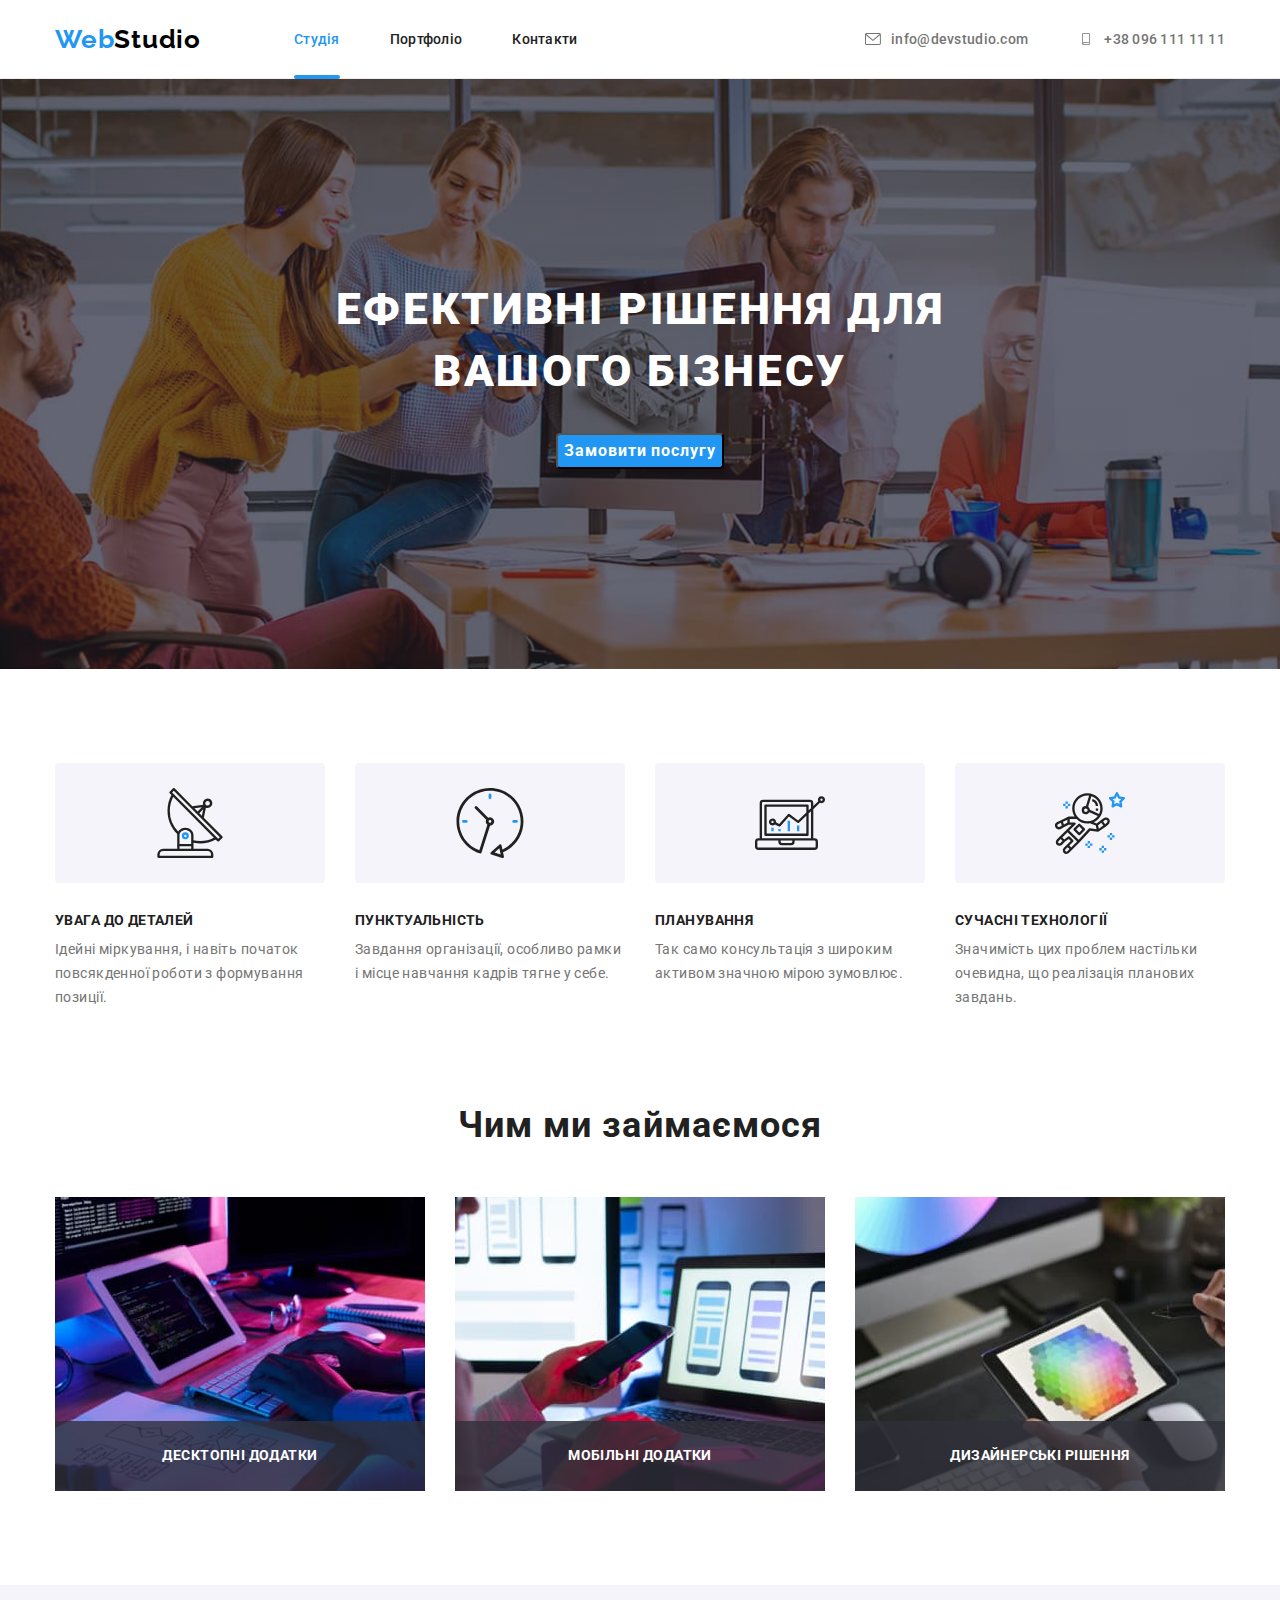
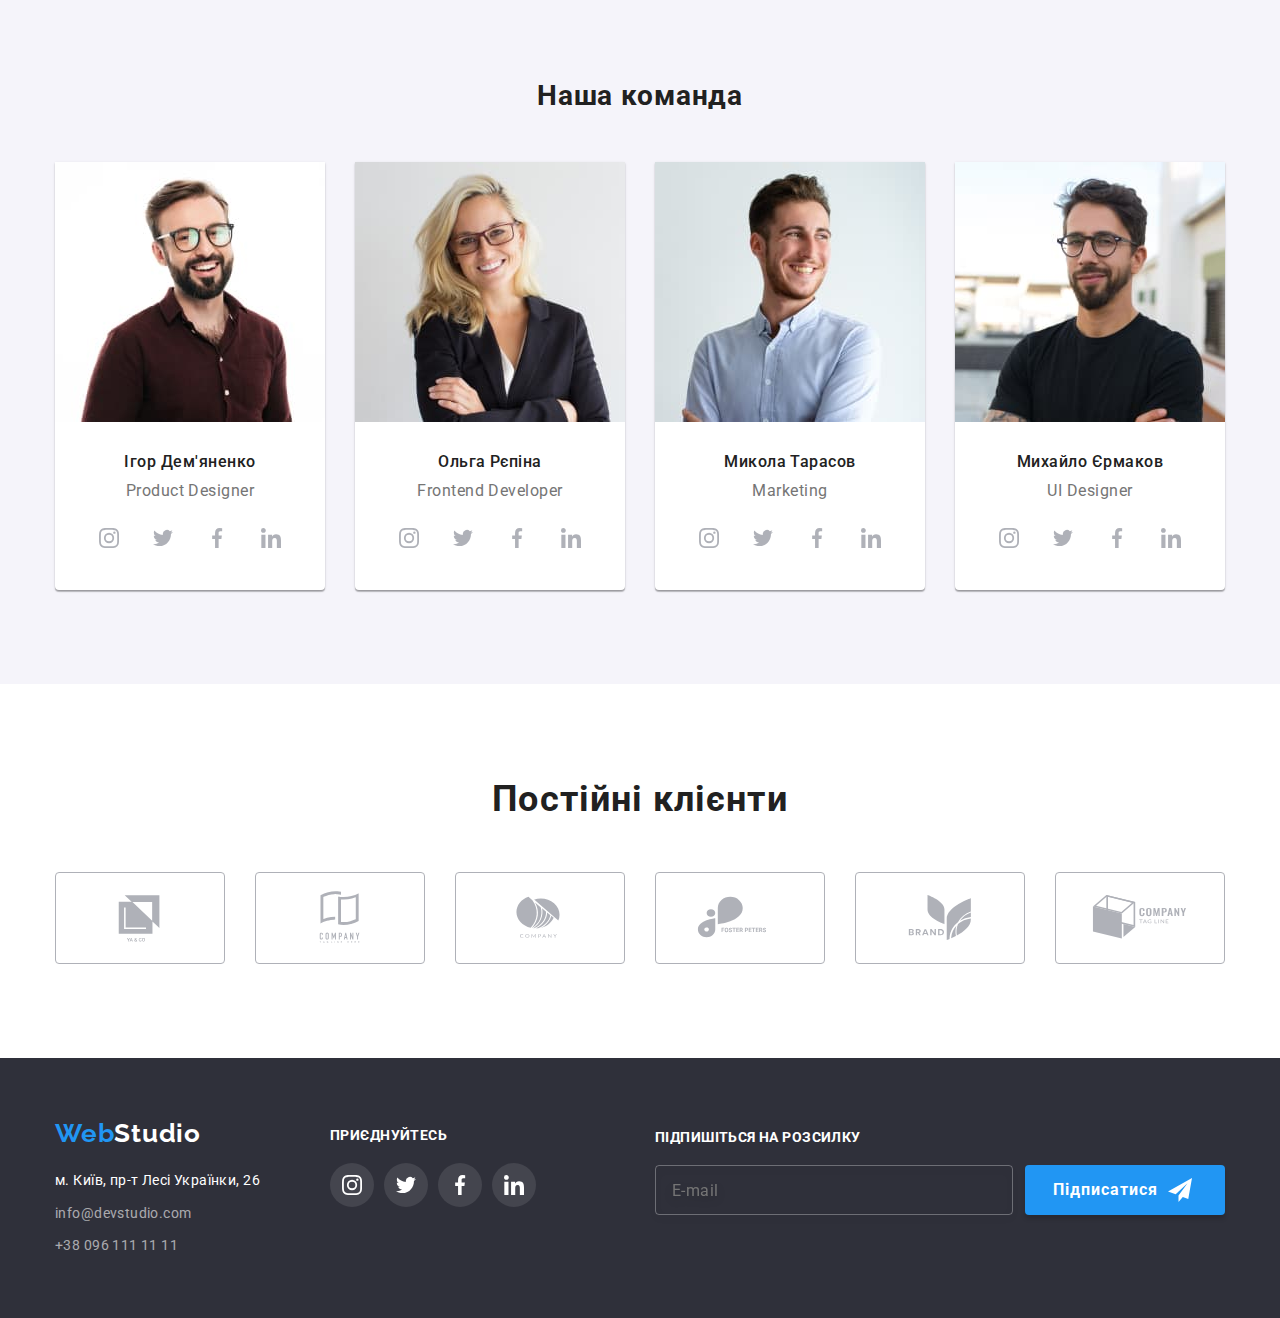
==== commit 467882fd: "validation" ====
--- a/index.html
+++ b/index.html
@@ -126,10 +126,7 @@
                 srcset="./images/desktop@1x.jpg 1x, ./images/desktop@2x.jpg 2x"
                 src="./images/desktop@1x.jpg"
                 alt="Написання коду за комп'ютером"
-                <!--
                 width="370"
-                --
-              />
               />
               <div class="activity__name">Десктопні додатки</div>
             </li>
@@ -138,10 +135,7 @@
                 srcset="./images/desktop2@1x.jpg 1x, ./images/desktop2@2x.jpg 2x"
                 src="./images/desktop2@1x.jpg"
                 alt="Розроблення мобільного додатку"
-                <!--
                 width="370"
-                --
-              />
               />
               <div class="activity__name">Мобільні додатки</div>
             </li>
@@ -150,10 +144,7 @@
                 srcset="./images/desktop3@1x.jpg 1x, ./images/desktop3@2x.jpg 2x"
                 src="./images/desktop3@1x.jpg"
                 alt="Коло кольорів"
-                <!--
                 width="370"
-                --
-              />
               />
               <div class="activity__name">Дизайнерські рішення</div>
             </li>
@@ -519,9 +510,15 @@
       </button>
       <div class="mobile-menu__container">
         <ul class="mobile-menu__nav">
-          <li href="./index.html" class="mobile-menu__list mobile-menu__list--current">Студія</li>
-          <li href="./portfolio.html" class="mobile-menu__list">Портфоліо</li>
-          <li href="#" class="mobile-menu__list">Контакти</li>
+          <li class="mobile-menu__list">
+            <a class="mobile-menu__links mobile-menu__links--current" href="./index.html">Студія</a>
+          </li>
+          <li class="mobile-menu__list">
+            <a class="mobile-menu__links" href="./portfolio.html">Портфоліо</a>
+          </li>
+          <li class="mobile-menu__list">
+            <a class="mobile-menu__links" href="#">Контакти</a>
+          </li>
         </ul>
         <ul class="mobile-menu__contact">
           <li class="mobile-menu__item">
@@ -534,16 +531,19 @@
         <ul class="mobile-menu__networks">
           <li>
             <a href="" class="mobile-menu__link">Instagram</a>
-          </li>
-          <span class="mobile-menu__token">|</span>
+            <span class="mobile-menu__token">|</span>
+          </li>
+
           <li>
             <a href="" class="mobile-menu__link">Twitter</a>
-          </li>
-          <span class="mobile-menu__token">|</span>
+            <span class="mobile-menu__token">|</span>
+          </li>
+
           <li>
             <a href="" class="mobile-menu__link">Facebook</a>
-          </li>
-          <span class="mobile-menu__token">|</span>
+            <span class="mobile-menu__token">|</span>
+          </li>
+
           <li>
             <a href="" class="mobile-menu__link">LinkedIn</a>
           </li>
--- a/css/main.min.css
+++ b/css/main.min.css
@@ -1 +1 @@
-:root{--color-brend:#2f303a;--color-accent:#2196f3;--color-background:#ffffff;--text-color:#212121;--text-color-optional:#757575;--social-icon-color: #afb1b8;--black-color: #000000;--color-hover: #188ce8;--color-background-color: #f5f4fa;--color-overlay:#eeeeee;--color-background-hero: #c4c4c4;--color-border: #afb1b8;--timing-duration: 250ms;--gradient: linear-gradient(to right,rgba(47, 48, 58, 0.4),rgba(47, 48, 58, 0.4));--logo-font-family: @font-face { font-family: "Raleway"; font-style: normal; font-weight: 700; src: url("../fonts/raleway-v28-latin-700.eot"); /* IE9 Compat Modes */ src: local(""), url("../fonts/raleway-v28-latin-700.eot?#iefix") format("embedded-opentype"), url("../fonts/raleway-v28-latin-700.woff2") format("woff2"), url("../fonts/raleway-v28-latin-700.woff") format("woff"), url("../fonts/raleway-v28-latin-700.ttf") format("truetype"), url("../fonts/raleway-v28-latin-700.svg#Raleway") format("svg"); /* Legacy iOS */ };--second-font-family: @font-face { font-family: "Roboto"; font-style: normal; font-weight: 400; src: url("../fonts/roboto-v30-latin_cyrillic-regular.eot"); /* IE9 Compat Modes */ src: local(""), url("../fonts/roboto-v30-latin_cyrillic-regular.eot?#iefix") format("embedded-opentype"), url("../fonts/roboto-v30-latin_cyrillic-regular.woff2") format("woff2"), url("../fonts/roboto-v30-latin_cyrillic-regular.woff") format("woff"), url("../fonts/roboto-v30-latin_cyrillic-regular.ttf") format("truetype"), url("../fonts/roboto-v30-latin_cyrillic-regular.svg#Roboto") format("svg"); /* Legacy iOS */ };--main-font-family: @font-face { font-family: "Roboto"; font-style: normal; font-weight: 500; src: url("../fonts/roboto-v30-latin_cyrillic-500.eot"); /* IE9 Compat Modes */ src: local(""), url("../fonts/roboto-v30-latin_cyrillic-500.eot?#iefix") format("embedded-opentype"), url("../fonts/roboto-v30-latin_cyrillic-500.woff2") format("woff2"), url("../fonts/roboto-v30-latin_cyrillic-500.woff") format("woff"), url("../fonts/roboto-v30-latin_cyrillic-500.ttf") format("truetype"), url("../fonts/roboto-v30-latin_cyrillic-500.svg#Roboto") format("svg"); /* Legacy iOS */ };--title-font-family: @font-face { font-family: "Roboto"; font-style: normal; font-weight: 700; src: url("../fonts/roboto-v30-latin_cyrillic-700.eot"); /* IE9 Compat Modes */ src: local(""), url("../fonts/roboto-v30-latin_cyrillic-700.eot?#iefix") format("embedded-opentype"), url("../fonts/roboto-v30-latin_cyrillic-700.woff2") format("woff2"), url("../fonts/roboto-v30-latin_cyrillic-700.woff") format("woff"), url("../fonts/roboto-v30-latin_cyrillic-700.ttf") format("truetype"), url("../fonts/roboto-v30-latin_cyrillic-700.svg#Roboto") format("svg"); /* Legacy iOS */ };--hero-font-family: @font-face { font-family: "Roboto"; font-style: normal; font-weight: 900; src: url("../fonts/roboto-v30-latin_cyrillic-900.eot"); /* IE9 Compat Modes */ src: local(""), url("../fonts/roboto-v30-latin_cyrillic-900.eot?#iefix") format("embedded-opentype"), url("../fonts/roboto-v30-latin_cyrillic-900.woff2") format("woff2"), url("../fonts/roboto-v30-latin_cyrillic-900.woff") format("woff"), url("../fonts/roboto-v30-latin_cyrillic-900.ttf") format("truetype"), url("../fonts/roboto-v30-latin_cyrillic-900.svg#Roboto") format("svg"); /* Legacy iOS */ }}body{background-color:var(--color-background);font-family:"Roboto",sans-serif;color:var(--text-color)}@media screen and (max-width: 1199px){body{margin:0}}h1,h2,h3,h4,h5,h6,p,ul{margin:0}img{display:block;max-width:100%;height:auto}.section{padding-top:60px;padding-bottom:60px}@media screen and (min-width: 1200px){.section{padding-top:94px;padding-bottom:94px}}ul{list-style:none}.visually-hidden{position:absolute;white-space:nowrap;width:1px;height:1px;overflow:hidden;border:0;padding:0;clip:rect(0 0 0 0);-webkit-clip-path:inset(50%);clip-path:inset(50%);margin:-1px}.activity{position:relative}.activity__name{position:absolute;font-weight:700;font-size:14px;line-height:1.14;text-align:center;letter-spacing:.03em;text-transform:uppercase;color:var(--color-background);background:rgba(47,48,58,.8);height:70px;width:100%;bottom:0;padding:27px 95px}.address{text-decoration:none}@media screen and (max-width: 1199px){.address{display:-webkit-box;display:-ms-flexbox;display:flex;-webkit-box-pack:center;-ms-flex-pack:center;justify-content:center}}.address__card{padding-left:0;margin-top:0;margin-bottom:0}@media screen and (max-width: 1199px){.address__item{display:-webkit-box;display:-ms-flexbox;display:flex;-webkit-box-pack:center;-ms-flex-pack:center;justify-content:center}}.address__item:not(:last-child){margin-bottom:9px}.address__link{text-decoration:none;font-style:normal;color:var(--color-background);font-weight:400;font-size:14px;line-height:1.7;letter-spacing:.03em;-webkit-transition:color var(--timing-duration) cubic-bezier(0.4, 0, 0.2, 1);transition:color var(--timing-duration) cubic-bezier(0.4, 0, 0.2, 1)}.address__link:hover{color:var(--color-accent)}.address__link:focus{color:var(--color-accent)}.address__link-contact{text-decoration:none;font-style:normal;font-weight:400;font-size:14px;line-height:1.7;letter-spacing:.03em;color:rgba(255,255,255,.6);-webkit-transition:color var(--timing-duration) cubic-bezier(0.4, 0, 0.2, 1);transition:color var(--timing-duration) cubic-bezier(0.4, 0, 0.2, 1)}.address__link-contact:hover{color:var(--color-accent)}.address__link-contact:focus{color:var(--color-accent)}.card{display:-webkit-box;display:-ms-flexbox;display:flex;-webkit-box-align:center;-ms-flex-align:center;align-items:center;-webkit-box-pack:center;-ms-flex-pack:center;justify-content:center;background:var(--color-background-color);border-radius:4px;height:120px;margin-bottom:30px}.advantages{margin:0;display:block;padding:0;list-style:none;gap:30px}@media screen and (min-width: 768px){.advantages{display:-webkit-box;display:-ms-flexbox;display:flex;-ms-flex-wrap:wrap;flex-wrap:wrap;-webkit-box-pack:center;-ms-flex-pack:center;justify-content:center}}.advantages__item{max-width:450px}@media screen and (max-width: 767px){.advantages__item:not(:last-child){margin-bottom:30px}}@media screen and (min-width: 768px){.advantages__item{max-width:354px}}@media screen and (min-width: 1200px){.advantages__item{width:270px}}.advantages__subtitle{font-weight:700;font-size:14px;line-height:1.1;letter-spacing:.03em;text-transform:uppercase}@media screen and (max-width: 767px){.advantages__subtitle{text-align:center}}.advantages__paragraph{font-weight:400;font-size:14px;line-height:1.7;letter-spacing:.03em;color:var(--text-color-optional);margin-top:10px;margin-bottom:0}.backdrop{background:rgba(0,0,0,.2);position:fixed;left:0px;top:0px;width:100%;height:100%;z-index:1;-webkit-transition:opacity var(--timing-duration) cubic-bezier(0.4, 0, 0.2, 1),visibility var(--timing-duration) cubic-bezier(0.4, 0, 0.2, 1);transition:opacity var(--timing-duration) cubic-bezier(0.4, 0, 0.2, 1),visibility var(--timing-duration) cubic-bezier(0.4, 0, 0.2, 1)}.backdrop__modal{top:50%;left:50%;-webkit-transform:translate(-50%, -50%);transform:translate(-50%, -50%)}.checkbox{position:absolute}.checkbox__input{-webkit-appearance:none;-moz-appearance:none;appearance:none;-webkit-transition:border-color var(--timing-duration) cubic-bezier(0.4, 0, 0.2, 1);transition:border-color var(--timing-duration) cubic-bezier(0.4, 0, 0.2, 1)}.checkbox__icon{border:2px solid var(--text-color);border-radius:1px;-webkit-transition:background-color var(--timing-duration) cubic-bezier(0.4, 0, 0.2, 1),border-color var(--timing-duration) cubic-bezier(0.4, 0, 0.2, 1);transition:background-color var(--timing-duration) cubic-bezier(0.4, 0, 0.2, 1),border-color var(--timing-duration) cubic-bezier(0.4, 0, 0.2, 1)}.checkbox__input:checked+.checkbox__icon{background-color:var(--color-accent);border:none}.checkbox:focus-within.checkbox__icon{border-color:var(--color-accent)}.close{position:absolute;width:30px;height:30px;top:8px;right:8px;background-color:var(--color-background);border:1px solid rgba(0,0,0,.1);border-radius:50%;padding:0;display:-webkit-box;display:-ms-flexbox;display:flex;-webkit-box-pack:center;-ms-flex-pack:center;justify-content:center;-webkit-box-align:center;-ms-flex-align:center;align-items:center;cursor:pointer;fill:var(--black-color)}.close__icon{-webkit-transition:fill var(--timing-duration) cubic-bezier(0.4, 0, 0.2, 1);transition:fill var(--timing-duration) cubic-bezier(0.4, 0, 0.2, 1)}.close:hover .close__icon{fill:var(--color-accent)}.close:focus .close__icon{fill:var(--color-accent)}.contact{list-style:none;font-weight:500;font-size:14px;line-height:1.1;letter-spacing:.02em;display:none;-ms-flex-wrap:wrap;flex-wrap:wrap;-webkit-box-align:center;-ms-flex-align:center;align-items:center;padding:0;margin-left:auto}@media screen and (min-width: 768px){.contact{display:-webkit-box;display:-ms-flexbox;display:flex}}.contact__item{text-decoration:none;color:var(--text-color-optional);display:-webkit-box;display:-ms-flexbox;display:flex;-webkit-box-align:center;-ms-flex-align:center;align-items:center;-webkit-transition:color var(--timing-duration) cubic-bezier(0.4, 0, 0.2, 1);transition:color var(--timing-duration) cubic-bezier(0.4, 0, 0.2, 1)}.contact__item:hover{color:var(--color-accent)}.contact__item:focus{color:var(--color-accent)}@media screen and (min-width: 768px){.contact__item{padding:5px 0}}.contact__icon{fill:currentColor;margin-right:10px}.container{padding-left:15px;padding-right:15px}@media screen and (min-width: 480px){.container{width:480px;margin-left:auto;margin-right:auto}}@media screen and (min-width: 768px){.container{width:768px}}@media screen and (min-width: 1200px){.container{width:1200px}}.customers__title{font-weight:700;font-size:36px;line-height:1.2;letter-spacing:.03em;text-align:center;margin-bottom:50px}@media screen and (min-width: 768px)and (max-width: 1199px){.customers__title{font-size:36px;line-height:1.2;margin-bottom:30px}}.customers__list{display:-webkit-box;display:-ms-flexbox;display:flex;-webkit-box-pack:center;-ms-flex-pack:center;justify-content:center;-ms-flex-wrap:wrap;flex-wrap:wrap;gap:30px;padding:0;margin:0}@media screen and (min-width: 768px){.customers__list{display:-webkit-box;display:-ms-flexbox;display:flex;-ms-flex-wrap:wrap;flex-wrap:wrap;-webkit-box-pack:center;-ms-flex-pack:center;justify-content:center}}@media screen and (min-width: 1200px){.customers__list{-ms-flex-wrap:nowrap;flex-wrap:nowrap}}.customers__box{-ms-flex-preferred-size:calc((100% - 30px)/2);flex-basis:calc((100% - 30px)/2);height:92px}@media screen and (min-width: 768px){.customers__box{-ms-flex-preferred-size:calc((100% - 60px)/3);flex-basis:calc((100% - 60px)/3)}}@media screen and (min-width: 1200px){.customers__box{-ms-flex-preferred-size:calc((100% - 150px)/6);flex-basis:calc((100% - 150px)/6)}}.customers__link{width:100%;height:100%;display:-webkit-box;display:-ms-flexbox;display:flex;-webkit-box-align:center;-ms-flex-align:center;align-items:center;-webkit-box-pack:center;-ms-flex-pack:center;justify-content:center;border:1px solid var(--color-border);border-radius:4px;fill:var(--social-icon-color);-webkit-transition:border-color var(--timing-duration) cubic-bezier(0.4, 0, 0.2, 1);transition:border-color var(--timing-duration) cubic-bezier(0.4, 0, 0.2, 1)}.customers__link:hover{border-color:var(--color-accent)}.customers__link:focus{border-color:var(--color-accent)}.customers__icon{-webkit-transition:fill var(--timing-duration) cubic-bezier(0.4, 0, 0.2, 1);transition:fill var(--timing-duration) cubic-bezier(0.4, 0, 0.2, 1)}.customers__link:hover .customers__icon{fill:var(--color-accent)}.customers__link:focus .customers__icon{fill:var(--color-accent)}.footer{position:absolute;width:100%;background-color:var(--color-brend);padding-top:60px;padding-bottom:60px}.footer__box{display:block;-webkit-box-align:baseline;-ms-flex-align:baseline;align-items:baseline}@media screen and (min-width: 1200px){.footer__box{display:-webkit-box;display:-ms-flexbox;display:flex}}@media screen and (min-width: 768px){.footer__nav-box{display:-webkit-box;display:-ms-flexbox;display:flex}}@media screen and (min-width: 768px)and (max-width: 1199px){.footer__address-box{margin-left:76px}}.footer__logo{font-family:"Raleway",sans-serif;color:var(--color-background);font-weight:700;font-size:26px;line-height:1.2;letter-spacing:.03em;text-decoration:none}.footer__address{margin-top:20px}.footer__social-box{margin-top:60px}@media screen and (min-width: 768px)and (max-width: 1199px){.footer__social-box{margin-top:30px;margin-left:165px}}@media screen and (min-width: 1200px){.footer__social-box{margin-left:70px;margin-top:10px}}.footer__social-title{display:-webkit-box;display:-ms-flexbox;display:flex;-webkit-box-pack:center;-ms-flex-pack:center;justify-content:center;font-weight:700;font-size:14px;line-height:1.1;letter-spacing:.03em;text-transform:uppercase;color:var(--color-background);margin-bottom:20px}@media screen and (min-width: 1200px){.footer__social-title{display:block}}.footer__social-list{gap:10px;margin:0}@media screen and (max-width: 1199px){.footer__social-list{display:-webkit-box;display:-ms-flexbox;display:flex;-webkit-box-pack:center;-ms-flex-pack:center;justify-content:center}}.footer__e-mail-input{display:-webkit-box;display:-ms-flexbox;display:flex;margin-left:auto}@media screen and (max-width: 1199px){.footer__e-mail-input{-webkit-box-pack:center;-ms-flex-pack:center;justify-content:center;margin-top:60px}}.footer__label{display:-webkit-box;display:-ms-flexbox;display:flex;font-weight:700;font-size:14px;line-height:1.14;letter-spacing:.03em;text-transform:uppercase;color:var(--color-background)}@media screen and (max-width: 1199px){.footer__label{-webkit-box-pack:center;-ms-flex-pack:center;justify-content:center}}.footer__form-box{display:-webkit-box;display:-ms-flexbox;display:flex;margin-top:20px}@media screen and (max-width: 1199px){.footer__form-box{-webkit-box-pack:center;-ms-flex-pack:center;justify-content:center;-ms-flex-wrap:wrap;flex-wrap:wrap}}.footer__input{-webkit-box-sizing:border-box;box-sizing:border-box;width:100%;height:50px;border:1px solid rgba(255,255,255,.3);-webkit-filter:drop-shadow(0px 4px 4px rgba(0, 0, 0, 0.15));filter:drop-shadow(0px 4px 4px rgba(0, 0, 0, 0.15));border-radius:4px;font-weight:400;font-size:16px;line-height:1.25;outline:none;padding:15px 0 15px 16px;letter-spacing:.03em;color:rgba(255,255,255,.6);display:-webkit-box;display:-ms-flexbox;display:flex;-webkit-box-align:center;-ms-flex-align:center;align-items:center;background-color:rgba(0,0,0,0);margin-right:12px}@media screen and (min-width: 1200px){.footer__input{width:358px}}@media screen and (max-width: 1199px){.footer__button-box{display:-webkit-box;display:-ms-flexbox;display:flex;-webkit-box-pack:center;-ms-flex-pack:center;justify-content:center;margin-top:20px}}.footer__input-button{width:200px;height:50px;background:var(--color-accent);-webkit-box-shadow:0px 4px 4px rgba(0,0,0,.15);box-shadow:0px 4px 4px rgba(0,0,0,.15);border-radius:4px;outline:none;border:none;padding:10px 28px;font-weight:700;font-size:16px;line-height:1.88;display:-webkit-box;display:-ms-flexbox;display:flex;-webkit-box-align:center;-ms-flex-align:center;align-items:center;text-align:center;letter-spacing:.06em;color:var(--color-background)}.footer__icon{fill:var(--color-background);margin-left:10px}.header{background-color:var(--color-background);border-bottom:1px solid #ececec}@media screen and (min-width: 480px)and (max-width: 1199px){.header{display:-webkit-box;display:-ms-flexbox;display:flex;-webkit-box-pack:center;-ms-flex-pack:center;justify-content:center}}.header__container{display:-webkit-box;display:-ms-flexbox;display:flex;margin:0;-webkit-box-align:center;-ms-flex-align:center;align-items:center}@media screen and (min-width: 768px){.header__container{margin:0}}@media screen and (min-width: 1200px){.header__container{margin:0;margin-left:auto;margin-right:auto}}.header__nav{-ms-flex-wrap:wrap;flex-wrap:wrap;display:-webkit-box;display:-ms-flexbox;display:flex;-webkit-box-align:center;-ms-flex-align:center;align-items:center;margin-bottom:-1px}.header__logo{margin-right:87px;margin-left:0;color:var(--black-color)}@media screen and (min-width: 1200px){.header__logo{margin-right:93px}}.header__menu{display:-webkit-box;display:-ms-flexbox;display:flex;margin-left:auto;border:none;padding:0;width:40px;height:40px}@media screen and (min-width: 768px){.header__menu{display:none}}.header__icon{background-color:var(--color-background);fill:var(--text-color);-webkit-transition:fill var(--timing-duration) cubic-bezier(0.4, 0, 0.2, 1);transition:fill var(--timing-duration) cubic-bezier(0.4, 0, 0.2, 1)}.header__icon:hover{fill:var(--color-accent)}.header__list{list-style:none;font-weight:500;font-size:14px;line-height:1.1;letter-spacing:.02em;display:none;-ms-flex-wrap:wrap;flex-wrap:wrap;margin-top:0;margin-bottom:0;gap:50px}@media screen and (min-width: 768px){.header__list{display:-webkit-box;display:-ms-flexbox;display:flex;padding:0}}@media screen and (min-width: 1200px){.header__list{padding:0}}.header__link{text-decoration:none;color:var(--text-color);-webkit-transition:color var(--timing-duration) cubic-bezier(0.4, 0, 0.2, 1);transition:color var(--timing-duration) cubic-bezier(0.4, 0, 0.2, 1);padding-top:32px;padding-bottom:32px;display:block}.header__link:hover{color:var(--color-accent)}.header__link:focus{color:var(--color-accent)}.header__link--current{text-decoration:none;color:var(--color-accent);height:48px}.header__link--current::after{content:"";display:block;width:100%;height:4px;background-color:currentColor;border-radius:2px;margin-top:37px}@media screen and (min-width: 1200px){.header__link--current::after{margin-top:28px}}.header__contact{margin-left:auto;margin-top:0;margin-bottom:0;gap:50px}@media screen and (min-width: 768px){.header__contact{display:inline-block;margin-top:21px;margin-bottom:21px}}@media screen and (min-width: 1200px){.header__contact{display:-webkit-box;display:-ms-flexbox;display:flex}}.hero{background-color:var(--color-brend);text-align:center;letter-spacing:.06em;text-transform:uppercase;padding-top:118px;padding-bottom:118px;background-color:var(--color-background-hero);background-repeat:no-repeat;background-size:1600px;background-position:center;margin:auto}@media screen and (max-width: 767px){.hero{background-image:var(--gradient),url(../images/heromobile@1x.jpg);background-size:cover}}@media screen and (min-device-pixel-ratio: 2)and (max-width: 767px),screen and (-webkit-min-device-pixel-ratio: 2)and (max-width: 767px),screen and (min-resolution: 192dpi)and (max-width: 767px),screen and (min-resolution: 2dppx)and (max-width: 767px){.hero{background-image:var(--gradient),url(../images/heromobile@2x.jpg);background-size:cover}}@media screen and (min-width: 768px){.hero{background-image:var(--gradient),url(../images/herotablet@1x.jpg);background-size:cover}}@media screen and (min-device-pixel-ratio: 2)and (min-width: 768px),screen and (-webkit-min-device-pixel-ratio: 2)and (min-width: 768px),screen and (min-resolution: 192dpi)and (min-width: 768px),screen and (min-resolution: 2dppx)and (min-width: 768px){.hero{background-image:var(--gradient),url(../images/herotablet@2x.jpg);background-size:cover}}@media screen and (min-width: 1200px){.hero{background-image:var(--gradient),url(../images/herodesktop@1x.jpg);background-size:cover;padding-top:200px;padding-bottom:200px}}@media screen and (min-device-pixel-ratio: 2)and (min-width: 1200px),screen and (-webkit-min-device-pixel-ratio: 2)and (min-width: 1200px),screen and (min-resolution: 192dpi)and (min-width: 1200px),screen and (min-resolution: 2dppx)and (min-width: 1200px){.hero{background-image:var(--gradient),url(../images/herodesktop@2x.jpg);background-size:cover}}.hero__title{text-transform:uppercase;font-weight:900;font-size:26px;line-height:1.61;color:var(--color-background);text-align:center;letter-spacing:.06em;max-width:360px;margin:0 auto 30px}@media screen and (min-width: 1200px){.hero__title{font-size:44px;line-height:1.4;max-width:696px}}.hero__button{background-color:var(--color-accent);font-weight:700;font-size:16px;line-height:1.9;color:var(--color-background);cursor:pointer;letter-spacing:.06em;-webkit-box-shadow:0px 4px 4px rgba(0,0,0,.15);box-shadow:0px 4px 4px rgba(0,0,0,.15);border-radius:4px;-webkit-box-align:center;-ms-flex-align:center;align-items:center;text-align:center;-webkit-transition:background-color var(--timing-duration) cubic-bezier(0.4, 0, 0.2, 1);transition:background-color var(--timing-duration) cubic-bezier(0.4, 0, 0.2, 1)}.hero__button:active{background-color:var(--color-hover)}.is-hidden{opacity:0;visibility:hidden;pointer-events:none}.logo{font-family:"Raleway",sans-serif;font-weight:700;font-size:24px;line-height:1.16;letter-spacing:.03em;text-decoration:none;display:-webkit-box;display:-ms-flexbox;display:flex;-ms-flex-wrap:wrap;flex-wrap:wrap}@media screen and (max-width: 768px){.logo{font-size:24px;line-height:1.16;margin:16px 0 16px 15px}}@media screen and (min-width: 768px){.logo{font-size:26px;line-height:1.2}}@media screen and (max-width: 1199px){.logo{-webkit-box-pack:center;-ms-flex-pack:center;justify-content:center}}.logo__accent{color:var(--color-accent)}.member{-webkit-box-shadow:0px 1px 3px rgba(0,0,0,.12),0px 1px 1px rgba(0,0,0,.14),0px 2px 1px rgba(0,0,0,.2);box-shadow:0px 1px 3px rgba(0,0,0,.12),0px 1px 1px rgba(0,0,0,.14),0px 2px 1px rgba(0,0,0,.2);border-radius:0px 0px 4px 4px;background-color:var(--color-background)}@media screen and (max-width: 767px){.member{margin-bottom:30px}}.member__image{border-radius:0px}@media screen and (min-width: 768px)and (max-width: 1199px){.member__image{width:354px}}.member__box{padding:30px 5px}.member__subtitle{font-weight:500;font-size:16px;line-height:1.2;letter-spacing:.03em;margin-bottom:10px;text-align:center}.member__paragraph{font-weight:400;font-size:16px;line-height:1.2;color:var(--text-color-optional);letter-spacing:.03em;margin-top:0;margin-bottom:0;text-align:center}.member__social-list{gap:10px;margin-top:16px}.mobile-menu{position:fixed;left:0;top:0;display:none;width:100%;height:100%;background-color:var(--color-background);padding:48px 40px}.mobile-menu.is-open{display:block}.mobile-menu__close{position:absolute;top:10px;right:10px;border:none;padding:0;width:40px;height:40px}.mobile-menu__icon{background-color:var(--color-background);fill:var(--text-color);-webkit-transition:fill var(--timing-duration) cubic-bezier(0.4, 0, 0.2, 1);transition:fill var(--timing-duration) cubic-bezier(0.4, 0, 0.2, 1)}.mobile-menu__icon:hover{fill:var(--color-accent)}.mobile-menu__nav{padding:0;margin-bottom:306px}.mobile-menu__list{font-weight:500;font-size:40px;line-height:1.17;letter-spacing:.02em;color:var(--text-color);margin-bottom:32px}.mobile-menu__list--current{color:var(--color-accent)}.mobile-menu__list:hover{color:var(--color-accent)}.mobile-menu__contact{padding:0}.mobile-menu__item{margin-bottom:32px}.mobile-menu__tel{font-weight:500;font-size:34px;line-height:1.18;letter-spacing:.02em;text-decoration:none;color:var(--color-accent)}.mobile-menu__mail{font-weight:500;font-size:24px;line-height:1.16;letter-spacing:.02em;text-decoration:none;color:var(--text-color-optional)}.mobile-menu__networks{display:-webkit-box;display:-ms-flexbox;display:flex;-ms-flex-wrap:wrap;flex-wrap:wrap;padding:0;margin-top:64px}.mobile-menu__link{text-decoration:none;font-weight:500;font-size:18px;line-height:1.2;letter-spacing:.02em;color:var(--color-accent)}.mobile-menu__token{color:rgba(33,33,33,.2);margin:0 10px}.modal{position:absolute;width:450px;height:609px;background-color:var(--color-background);-webkit-box-shadow:0px 1px 3px rgba(0,0,0,.12),0px 1px 1px rgba(0,0,0,.14),0px 2px 1px rgba(0,0,0,.2);box-shadow:0px 1px 3px rgba(0,0,0,.12),0px 1px 1px rgba(0,0,0,.14),0px 2px 1px rgba(0,0,0,.2);border-radius:4px;padding:40px}@media screen and (min-width: 1200px){.modal{width:528px;height:581px}}.modal__title{font-style:normal;font-weight:700;font-size:20px;line-height:1.5;text-align:center;letter-spacing:.03em;margin-bottom:12px}@media screen and (min-width: 1200px){.modal__title{line-height:1.15}}.modal__label{display:block;font-weight:400;font-size:12px;line-height:1.16;letter-spacing:.01em;color:var(--text-color-optional);margin-bottom:4px}.modal__control{position:relative;margin-bottom:10px}.modal__input{display:-webkit-box;display:-ms-flexbox;display:flex;width:100%;margin-bottom:10px;border:1px solid rgba(33,33,33,.2);border-radius:4px;outline:none;padding:12px 12px 12px 32px;-webkit-transition:border-color var(--timing-duration) cubic-bezier(0.4, 0, 0.2, 1);transition:border-color var(--timing-duration) cubic-bezier(0.4, 0, 0.2, 1)}.modal__input:focus{border-color:var(--color-accent)}.modal__icon{position:absolute;top:50%;left:12px;-webkit-transform:translateY(-50%);transform:translateY(-50%);fill:currentcolor;-webkit-transition:fill var(--timing-duration) cubic-bezier(0.4, 0, 0.2, 1);transition:fill var(--timing-duration) cubic-bezier(0.4, 0, 0.2, 1)}.modal__textarea{width:100%;height:120px;padding:12px 16px;font-weight:400;font-size:12px;line-height:1.16;letter-spacing:.01em;border:1px solid rgba(33,33,33,.2);border-radius:4px;color:rgba(117,117,117,.5);resize:none;margin-bottom:20px;outline:none;-webkit-transition:border-color var(--timing-duration) cubic-bezier(0.4, 0, 0.2, 1);transition:border-color var(--timing-duration) cubic-bezier(0.4, 0, 0.2, 1)}.modal__textarea:focus{border-color:var(--color-accent)}.modal__checkbox{position:relative;padding-left:28px;font-weight:400;font-size:12px;line-height:1.16;letter-spacing:.03em;color:var(--text-color-optional)}@media screen and (min-width: 1200px){.modal__checkbox{font-size:14px;line-height:1.7}}.modal__link{color:var(--color-accent)}.modal__button{width:200px;height:50px;margin:10px auto 0 auto;background:var(--color-accent);-webkit-box-shadow:0px 4px 4px rgba(0,0,0,.15);box-shadow:0px 4px 4px rgba(0,0,0,.15);border-radius:4px;border:none;font-weight:700;font-size:16px;line-height:1.88;letter-spacing:.06em;padding:0;display:-webkit-box;display:-ms-flexbox;display:flex;-webkit-box-align:center;-ms-flex-align:center;align-items:center;text-align:center;-webkit-box-pack:center;-ms-flex-pack:center;justify-content:center;color:var(--color-background);-webkit-transition:background-color var(--timing-duration) cubic-bezier(0.4, 0, 0.2, 1);transition:background-color var(--timing-duration) cubic-bezier(0.4, 0, 0.2, 1)}.modal__button:hover{background-color:var(--color-hover)}.modal__control:focus-within .modal__icon{fill:var(--color-accent)}.team{background-color:var(--color-background-color);display:-webkit-box;display:-ms-flexbox;display:flex}.team__title{font-weight:700;font-size:28px;line-height:1.18;letter-spacing:.03em;text-align:center;margin-bottom:50px}@media screen and (min-width: 768px)and (max-width: 1199px){.team__title{font-size:36px;line-height:1.2;margin-bottom:30px}}.team__card{margin:0;display:block;padding:0;list-style:none;gap:30px}@media screen and (min-width: 768px){.team__card{display:-webkit-box;display:-ms-flexbox;display:flex;-ms-flex-wrap:wrap;flex-wrap:wrap;-webkit-box-pack:center;-ms-flex-pack:center;justify-content:center}}@media screen and (min-width: 1200px){.team__card{-ms-flex-wrap:nowrap;flex-wrap:nowrap}}.overlay__link{display:block;text-decoration:none;-webkit-transition:-webkit-box-shadow var(--timing-duration) cubic-bezier(0.4, 0, 0.2, 1);transition:-webkit-box-shadow var(--timing-duration) cubic-bezier(0.4, 0, 0.2, 1);transition:box-shadow var(--timing-duration) cubic-bezier(0.4, 0, 0.2, 1);transition:box-shadow var(--timing-duration) cubic-bezier(0.4, 0, 0.2, 1), -webkit-box-shadow var(--timing-duration) cubic-bezier(0.4, 0, 0.2, 1)}.overlay__link:hover{-webkit-box-shadow:0px 1px 1px rgba(0,0,0,.12),0px 4px 4px rgba(0,0,0,.06),1px 4px 6px rgba(0,0,0,.16);box-shadow:0px 1px 1px rgba(0,0,0,.12),0px 4px 4px rgba(0,0,0,.06),1px 4px 6px rgba(0,0,0,.16)}.overlay__link:focus{-webkit-box-shadow:0px 1px 1px rgba(0,0,0,.12),0px 4px 4px rgba(0,0,0,.06),1px 4px 6px rgba(0,0,0,.16);box-shadow:0px 1px 1px rgba(0,0,0,.12),0px 4px 4px rgba(0,0,0,.06),1px 4px 6px rgba(0,0,0,.16)}.overlay__image-card{position:relative;overflow:hidden}.overlay__description{position:absolute;top:0;left:0;width:100%;height:100%;padding:63px 24px;background:rgba(33,150,243,.9);-webkit-transform:translateY(100%);transform:translateY(100%);-webkit-transition:-webkit-transform var(--timing-duration) cubic-bezier(0.4, 0, 0.2, 1);transition:-webkit-transform var(--timing-duration) cubic-bezier(0.4, 0, 0.2, 1);transition:transform var(--timing-duration) cubic-bezier(0.4, 0, 0.2, 1);transition:transform var(--timing-duration) cubic-bezier(0.4, 0, 0.2, 1), -webkit-transform var(--timing-duration) cubic-bezier(0.4, 0, 0.2, 1)}.overlay__link:hover .overlay__description{-webkit-transform:translateY(0);transform:translateY(0)}.overlay__link:focus .overlay__description{-webkit-transform:translateY(0);transform:translateY(0)}.overlay__text{margin:0;font-weight:400;font-size:18px;line-height:1.56;letter-spacing:.03em;color:var(--color-background)}.overlay__card{border-left:1px solid var(--color-overlay);border-right:1px solid var(--color-overlay);border-bottom:1px solid var(--color-overlay);padding:20px 24px}.overlay__subtitle{font-weight:700;font-size:18px;line-height:2;letter-spacing:.06em;color:var(--text-color);margin-bottom:4px}.overlay__paragraph{font-weight:400;font-size:16px;line-height:1.8;letter-spacing:.03em;color:var(--text-color-optional);margin-top:0;margin-bottom:0}.portfolio{display:-webkit-box;display:-ms-flexbox;display:flex;background-color:var(--color-background)}.portfolio__buttons{display:-webkit-box;display:-ms-flexbox;display:flex;padding:0;margin:0;list-style:none;margin-left:auto;margin-right:auto;-webkit-box-pack:center;-ms-flex-pack:center;justify-content:center;margin-bottom:50px;gap:8px}.portfolio__card{display:-webkit-box;display:-ms-flexbox;display:flex;-ms-flex-wrap:wrap;flex-wrap:wrap;padding:0;margin:0;list-style:none;margin-left:-30px;margin-top:-30px}.portfolio__item{-ms-flex-preferred-size:calc(33.3333333333% - 30px);flex-basis:calc(33.3333333333% - 30px);margin-left:30px;margin-top:30px}.portfolio__item:not(:last-child){margin-bottom:0}.third{padding-top:0;display:none}@media screen and (min-width: 1200px){.third{display:block}}.third__title{font-weight:700;font-size:36px;line-height:1.2;letter-spacing:.03em;text-align:center;margin-bottom:50px}.third__cards{margin:0;display:-webkit-box;display:-ms-flexbox;display:flex;padding:0;list-style:none}.third__card:not(:last-child){margin-right:30px}.list{display:-webkit-box;display:-ms-flexbox;display:flex;-webkit-box-pack:center;-ms-flex-pack:center;justify-content:center;padding:0}.list__box{width:44px;height:44px}.list__link{width:100%;height:100%;display:-webkit-box;display:-ms-flexbox;display:flex;border-color:rgba(0,0,0,0);border-radius:50%;-webkit-box-align:center;-ms-flex-align:center;align-items:center;-webkit-box-pack:center;-ms-flex-pack:center;justify-content:center;fill:var(--social-icon-color);-webkit-transition:background-color var(--timing-duration) cubic-bezier(0.4, 0, 0.2, 1);transition:background-color var(--timing-duration) cubic-bezier(0.4, 0, 0.2, 1)}.list__link:hover{background-color:var(--color-accent)}.list__link:focus{background-color:var(--color-accent)}.list__icon{-webkit-transition:fill var(--timing-duration) cubic-bezier(0.4, 0, 0.2, 1);transition:fill var(--timing-duration) cubic-bezier(0.4, 0, 0.2, 1)}.list__link:hover .list__icon{fill:var(--color-background)}.list__link:focus .list__icon{fill:var(--color-background)}.networks{display:-webkit-box;display:-ms-flexbox;display:flex;padding:0}.networks__box{width:44px;height:44px}.networks__link{width:100%;height:100%;display:-webkit-box;display:-ms-flexbox;display:flex;-webkit-box-pack:center;-ms-flex-pack:center;justify-content:center;-webkit-box-align:center;-ms-flex-align:center;align-items:center;background-color:rgba(255,255,255,.1);border-radius:50%;fill:var(--color-background);-webkit-transition:background-color var(--timing-duration) cubic-bezier(0.4, 0, 0.2, 1);transition:background-color var(--timing-duration) cubic-bezier(0.4, 0, 0.2, 1)}.networks__link:hover{background-color:var(--color-accent)}.networks__link:focus{background-color:var(--color-accent)}.filter{background:var(--color-background-color);border-radius:4px;font-weight:500;font-size:16px;line-height:1.6;letter-spacing:.03em;cursor:pointer;padding:6px 22px;border:none;-webkit-transition:background-color var(--timing-duration) cubic-bezier(0.4, 0, 0.2, 1),color var(--timing-duration) cubic-bezier(0.4, 0, 0.2, 1),-webkit-box-shadow var(--timing-duration) cubic-bezier(0.4, 0, 0.2, 1);transition:background-color var(--timing-duration) cubic-bezier(0.4, 0, 0.2, 1),color var(--timing-duration) cubic-bezier(0.4, 0, 0.2, 1),-webkit-box-shadow var(--timing-duration) cubic-bezier(0.4, 0, 0.2, 1);transition:background-color var(--timing-duration) cubic-bezier(0.4, 0, 0.2, 1),color var(--timing-duration) cubic-bezier(0.4, 0, 0.2, 1),box-shadow var(--timing-duration) cubic-bezier(0.4, 0, 0.2, 1);transition:background-color var(--timing-duration) cubic-bezier(0.4, 0, 0.2, 1),color var(--timing-duration) cubic-bezier(0.4, 0, 0.2, 1),box-shadow var(--timing-duration) cubic-bezier(0.4, 0, 0.2, 1),-webkit-box-shadow var(--timing-duration) cubic-bezier(0.4, 0, 0.2, 1)}.filter:hover{background-color:var(--color-accent);color:var(--color-background);-webkit-box-shadow:0px 3px 1px rgba(0,0,0,.1),0px 1px 2px rgba(0,0,0,.08),0px 2px 2px rgba(0,0,0,.12);box-shadow:0px 3px 1px rgba(0,0,0,.1),0px 1px 2px rgba(0,0,0,.08),0px 2px 2px rgba(0,0,0,.12)}.filter:focus{background-color:var(--color-accent);color:var(--color-background)}.filter:active{background-color:var(--color-accent)}/*# sourceMappingURL=main.min.css.map */+:root{--color-brend:#2f303a;--color-accent:#2196f3;--color-background:#ffffff;--text-color:#212121;--text-color-optional:#757575;--social-icon-color: #afb1b8;--black-color: #000000;--color-hover: #188ce8;--color-background-color: #f5f4fa;--color-overlay:#eeeeee;--color-background-hero: #c4c4c4;--color-border: #afb1b8;--timing-duration: 250ms;--gradient: linear-gradient(to right,rgba(47, 48, 58, 0.4),rgba(47, 48, 58, 0.4));--logo-font-family: @font-face { font-family: "Raleway"; font-style: normal; font-weight: 700; src: url("../fonts/raleway-v28-latin-700.eot"); /* IE9 Compat Modes */ src: local(""), url("../fonts/raleway-v28-latin-700.eot?#iefix") format("embedded-opentype"), url("../fonts/raleway-v28-latin-700.woff2") format("woff2"), url("../fonts/raleway-v28-latin-700.woff") format("woff"), url("../fonts/raleway-v28-latin-700.ttf") format("truetype"), url("../fonts/raleway-v28-latin-700.svg#Raleway") format("svg"); /* Legacy iOS */ };--second-font-family: @font-face { font-family: "Roboto"; font-style: normal; font-weight: 400; src: url("../fonts/roboto-v30-latin_cyrillic-regular.eot"); /* IE9 Compat Modes */ src: local(""), url("../fonts/roboto-v30-latin_cyrillic-regular.eot?#iefix") format("embedded-opentype"), url("../fonts/roboto-v30-latin_cyrillic-regular.woff2") format("woff2"), url("../fonts/roboto-v30-latin_cyrillic-regular.woff") format("woff"), url("../fonts/roboto-v30-latin_cyrillic-regular.ttf") format("truetype"), url("../fonts/roboto-v30-latin_cyrillic-regular.svg#Roboto") format("svg"); /* Legacy iOS */ };--main-font-family: @font-face { font-family: "Roboto"; font-style: normal; font-weight: 500; src: url("../fonts/roboto-v30-latin_cyrillic-500.eot"); /* IE9 Compat Modes */ src: local(""), url("../fonts/roboto-v30-latin_cyrillic-500.eot?#iefix") format("embedded-opentype"), url("../fonts/roboto-v30-latin_cyrillic-500.woff2") format("woff2"), url("../fonts/roboto-v30-latin_cyrillic-500.woff") format("woff"), url("../fonts/roboto-v30-latin_cyrillic-500.ttf") format("truetype"), url("../fonts/roboto-v30-latin_cyrillic-500.svg#Roboto") format("svg"); /* Legacy iOS */ };--title-font-family: @font-face { font-family: "Roboto"; font-style: normal; font-weight: 700; src: url("../fonts/roboto-v30-latin_cyrillic-700.eot"); /* IE9 Compat Modes */ src: local(""), url("../fonts/roboto-v30-latin_cyrillic-700.eot?#iefix") format("embedded-opentype"), url("../fonts/roboto-v30-latin_cyrillic-700.woff2") format("woff2"), url("../fonts/roboto-v30-latin_cyrillic-700.woff") format("woff"), url("../fonts/roboto-v30-latin_cyrillic-700.ttf") format("truetype"), url("../fonts/roboto-v30-latin_cyrillic-700.svg#Roboto") format("svg"); /* Legacy iOS */ };--hero-font-family: @font-face { font-family: "Roboto"; font-style: normal; font-weight: 900; src: url("../fonts/roboto-v30-latin_cyrillic-900.eot"); /* IE9 Compat Modes */ src: local(""), url("../fonts/roboto-v30-latin_cyrillic-900.eot?#iefix") format("embedded-opentype"), url("../fonts/roboto-v30-latin_cyrillic-900.woff2") format("woff2"), url("../fonts/roboto-v30-latin_cyrillic-900.woff") format("woff"), url("../fonts/roboto-v30-latin_cyrillic-900.ttf") format("truetype"), url("../fonts/roboto-v30-latin_cyrillic-900.svg#Roboto") format("svg"); /* Legacy iOS */ }}body{background-color:var(--color-background);font-family:"Roboto",sans-serif;color:var(--text-color)}@media screen and (max-width: 1199px){body{margin:0}}h1,h2,h3,h4,h5,h6,p,ul{margin:0}img{display:block;max-width:100%;height:auto}.section{padding-top:60px;padding-bottom:60px}@media screen and (min-width: 1200px){.section{padding-top:94px;padding-bottom:94px}}ul{list-style:none}.visually-hidden{position:absolute;white-space:nowrap;width:1px;height:1px;overflow:hidden;border:0;padding:0;clip:rect(0 0 0 0);-webkit-clip-path:inset(50%);clip-path:inset(50%);margin:-1px}.activity{position:relative}.activity__name{position:absolute;font-weight:700;font-size:14px;line-height:1.14;text-align:center;letter-spacing:.03em;text-transform:uppercase;color:var(--color-background);background:rgba(47,48,58,.8);height:70px;width:100%;bottom:0;padding:27px 95px}.address{text-decoration:none}@media screen and (max-width: 1199px){.address{display:-webkit-box;display:-ms-flexbox;display:flex;-webkit-box-pack:center;-ms-flex-pack:center;justify-content:center}}.address__card{padding-left:0;margin-top:0;margin-bottom:0}@media screen and (max-width: 1199px){.address__item{display:-webkit-box;display:-ms-flexbox;display:flex;-webkit-box-pack:center;-ms-flex-pack:center;justify-content:center}}.address__item:not(:last-child){margin-bottom:9px}.address__link{text-decoration:none;font-style:normal;color:var(--color-background);font-weight:400;font-size:14px;line-height:1.7;letter-spacing:.03em;-webkit-transition:color var(--timing-duration) cubic-bezier(0.4, 0, 0.2, 1);transition:color var(--timing-duration) cubic-bezier(0.4, 0, 0.2, 1)}.address__link:hover{color:var(--color-accent)}.address__link:focus{color:var(--color-accent)}.address__link-contact{text-decoration:none;font-style:normal;font-weight:400;font-size:14px;line-height:1.7;letter-spacing:.03em;color:rgba(255,255,255,.6);-webkit-transition:color var(--timing-duration) cubic-bezier(0.4, 0, 0.2, 1);transition:color var(--timing-duration) cubic-bezier(0.4, 0, 0.2, 1)}.address__link-contact:hover{color:var(--color-accent)}.address__link-contact:focus{color:var(--color-accent)}.card{display:-webkit-box;display:-ms-flexbox;display:flex;-webkit-box-align:center;-ms-flex-align:center;align-items:center;-webkit-box-pack:center;-ms-flex-pack:center;justify-content:center;background:var(--color-background-color);border-radius:4px;height:120px;margin-bottom:30px}.advantages{margin:0;display:block;padding:0;list-style:none;gap:30px}@media screen and (min-width: 768px){.advantages{display:-webkit-box;display:-ms-flexbox;display:flex;-ms-flex-wrap:wrap;flex-wrap:wrap;-webkit-box-pack:center;-ms-flex-pack:center;justify-content:center}}.advantages__item{max-width:450px}@media screen and (max-width: 767px){.advantages__item:not(:last-child){margin-bottom:30px}}@media screen and (min-width: 768px){.advantages__item{max-width:354px}}@media screen and (min-width: 1200px){.advantages__item{width:270px}}.advantages__subtitle{font-weight:700;font-size:14px;line-height:1.1;letter-spacing:.03em;text-transform:uppercase}@media screen and (max-width: 767px){.advantages__subtitle{text-align:center}}.advantages__paragraph{font-weight:400;font-size:14px;line-height:1.7;letter-spacing:.03em;color:var(--text-color-optional);margin-top:10px;margin-bottom:0}.backdrop{background:rgba(0,0,0,.2);position:fixed;left:0px;top:0px;width:100%;height:100%;z-index:1;-webkit-transition:opacity var(--timing-duration) cubic-bezier(0.4, 0, 0.2, 1),visibility var(--timing-duration) cubic-bezier(0.4, 0, 0.2, 1);transition:opacity var(--timing-duration) cubic-bezier(0.4, 0, 0.2, 1),visibility var(--timing-duration) cubic-bezier(0.4, 0, 0.2, 1)}.backdrop__modal{top:50%;left:50%;-webkit-transform:translate(-50%, -50%);transform:translate(-50%, -50%)}.checkbox{position:absolute}.checkbox__input{-webkit-appearance:none;-moz-appearance:none;appearance:none;-webkit-transition:border-color var(--timing-duration) cubic-bezier(0.4, 0, 0.2, 1);transition:border-color var(--timing-duration) cubic-bezier(0.4, 0, 0.2, 1)}.checkbox__icon{border:2px solid var(--text-color);border-radius:1px;-webkit-transition:background-color var(--timing-duration) cubic-bezier(0.4, 0, 0.2, 1),border-color var(--timing-duration) cubic-bezier(0.4, 0, 0.2, 1);transition:background-color var(--timing-duration) cubic-bezier(0.4, 0, 0.2, 1),border-color var(--timing-duration) cubic-bezier(0.4, 0, 0.2, 1)}.checkbox__input:checked+.checkbox__icon{background-color:var(--color-accent);border:none}.checkbox:focus-within.checkbox__icon{border-color:var(--color-accent)}.close{position:absolute;width:30px;height:30px;top:8px;right:8px;background-color:var(--color-background);border:1px solid rgba(0,0,0,.1);border-radius:50%;padding:0;display:-webkit-box;display:-ms-flexbox;display:flex;-webkit-box-pack:center;-ms-flex-pack:center;justify-content:center;-webkit-box-align:center;-ms-flex-align:center;align-items:center;cursor:pointer;fill:var(--black-color)}.close__icon{-webkit-transition:fill var(--timing-duration) cubic-bezier(0.4, 0, 0.2, 1);transition:fill var(--timing-duration) cubic-bezier(0.4, 0, 0.2, 1)}.close:hover .close__icon{fill:var(--color-accent)}.close:focus .close__icon{fill:var(--color-accent)}.contact{list-style:none;font-weight:500;font-size:14px;line-height:1.1;letter-spacing:.02em;display:none;-ms-flex-wrap:wrap;flex-wrap:wrap;-webkit-box-align:center;-ms-flex-align:center;align-items:center;padding:0;margin-left:auto}@media screen and (min-width: 768px){.contact{display:-webkit-box;display:-ms-flexbox;display:flex}}.contact__item{text-decoration:none;color:var(--text-color-optional);display:-webkit-box;display:-ms-flexbox;display:flex;-webkit-box-align:center;-ms-flex-align:center;align-items:center;-webkit-transition:color var(--timing-duration) cubic-bezier(0.4, 0, 0.2, 1);transition:color var(--timing-duration) cubic-bezier(0.4, 0, 0.2, 1)}.contact__item:hover{color:var(--color-accent)}.contact__item:focus{color:var(--color-accent)}@media screen and (min-width: 768px){.contact__item{padding:5px 0}}.contact__icon{fill:currentColor;margin-right:10px}.container{padding-left:15px;padding-right:15px}@media screen and (min-width: 480px){.container{width:480px;margin-left:auto;margin-right:auto}}@media screen and (min-width: 768px){.container{width:768px}}@media screen and (min-width: 1200px){.container{width:1200px}}.customers__title{font-weight:700;font-size:36px;line-height:1.2;letter-spacing:.03em;text-align:center;margin-bottom:50px}@media screen and (min-width: 768px)and (max-width: 1199px){.customers__title{font-size:36px;line-height:1.2;margin-bottom:30px}}.customers__list{display:-webkit-box;display:-ms-flexbox;display:flex;-webkit-box-pack:center;-ms-flex-pack:center;justify-content:center;-ms-flex-wrap:wrap;flex-wrap:wrap;gap:30px;padding:0;margin:0}@media screen and (min-width: 768px){.customers__list{display:-webkit-box;display:-ms-flexbox;display:flex;-ms-flex-wrap:wrap;flex-wrap:wrap;-webkit-box-pack:center;-ms-flex-pack:center;justify-content:center}}@media screen and (min-width: 1200px){.customers__list{-ms-flex-wrap:nowrap;flex-wrap:nowrap}}.customers__box{-ms-flex-preferred-size:calc((100% - 30px)/2);flex-basis:calc((100% - 30px)/2);height:92px}@media screen and (min-width: 768px){.customers__box{-ms-flex-preferred-size:calc((100% - 60px)/3);flex-basis:calc((100% - 60px)/3)}}@media screen and (min-width: 1200px){.customers__box{-ms-flex-preferred-size:calc((100% - 150px)/6);flex-basis:calc((100% - 150px)/6)}}.customers__link{width:100%;height:100%;display:-webkit-box;display:-ms-flexbox;display:flex;-webkit-box-align:center;-ms-flex-align:center;align-items:center;-webkit-box-pack:center;-ms-flex-pack:center;justify-content:center;border:1px solid var(--color-border);border-radius:4px;fill:var(--social-icon-color);-webkit-transition:border-color var(--timing-duration) cubic-bezier(0.4, 0, 0.2, 1);transition:border-color var(--timing-duration) cubic-bezier(0.4, 0, 0.2, 1)}.customers__link:hover{border-color:var(--color-accent)}.customers__link:focus{border-color:var(--color-accent)}.customers__icon{-webkit-transition:fill var(--timing-duration) cubic-bezier(0.4, 0, 0.2, 1);transition:fill var(--timing-duration) cubic-bezier(0.4, 0, 0.2, 1)}.customers__link:hover .customers__icon{fill:var(--color-accent)}.customers__link:focus .customers__icon{fill:var(--color-accent)}.footer{position:absolute;width:100%;background-color:var(--color-brend);padding-top:60px;padding-bottom:60px}.footer__box{display:block;-webkit-box-align:baseline;-ms-flex-align:baseline;align-items:baseline}@media screen and (min-width: 1200px){.footer__box{display:-webkit-box;display:-ms-flexbox;display:flex}}@media screen and (min-width: 768px){.footer__nav-box{display:-webkit-box;display:-ms-flexbox;display:flex}}@media screen and (min-width: 768px)and (max-width: 1199px){.footer__address-box{margin-left:76px}}.footer__logo{font-family:"Raleway",sans-serif;color:var(--color-background);font-weight:700;font-size:26px;line-height:1.2;letter-spacing:.03em;text-decoration:none}.footer__address{margin-top:20px}.footer__social-box{margin-top:60px}@media screen and (min-width: 768px)and (max-width: 1199px){.footer__social-box{margin-top:30px;margin-left:165px}}@media screen and (min-width: 1200px){.footer__social-box{margin-left:70px;margin-top:10px}}.footer__social-title{display:-webkit-box;display:-ms-flexbox;display:flex;-webkit-box-pack:center;-ms-flex-pack:center;justify-content:center;font-weight:700;font-size:14px;line-height:1.1;letter-spacing:.03em;text-transform:uppercase;color:var(--color-background);margin-bottom:20px}@media screen and (min-width: 1200px){.footer__social-title{display:block}}.footer__social-list{gap:10px;margin:0}@media screen and (max-width: 1199px){.footer__social-list{display:-webkit-box;display:-ms-flexbox;display:flex;-webkit-box-pack:center;-ms-flex-pack:center;justify-content:center}}.footer__e-mail-input{display:-webkit-box;display:-ms-flexbox;display:flex;margin-left:auto}@media screen and (max-width: 1199px){.footer__e-mail-input{-webkit-box-pack:center;-ms-flex-pack:center;justify-content:center;margin-top:60px}}.footer__label{display:-webkit-box;display:-ms-flexbox;display:flex;font-weight:700;font-size:14px;line-height:1.14;letter-spacing:.03em;text-transform:uppercase;color:var(--color-background)}@media screen and (max-width: 1199px){.footer__label{-webkit-box-pack:center;-ms-flex-pack:center;justify-content:center}}.footer__form-box{display:-webkit-box;display:-ms-flexbox;display:flex;margin-top:20px}@media screen and (max-width: 1199px){.footer__form-box{-webkit-box-pack:center;-ms-flex-pack:center;justify-content:center;-ms-flex-wrap:wrap;flex-wrap:wrap}}.footer__input{-webkit-box-sizing:border-box;box-sizing:border-box;width:100%;height:50px;border:1px solid rgba(255,255,255,.3);-webkit-filter:drop-shadow(0px 4px 4px rgba(0, 0, 0, 0.15));filter:drop-shadow(0px 4px 4px rgba(0, 0, 0, 0.15));border-radius:4px;font-weight:400;font-size:16px;line-height:1.25;outline:none;padding:15px 0 15px 16px;letter-spacing:.03em;color:rgba(255,255,255,.6);display:-webkit-box;display:-ms-flexbox;display:flex;-webkit-box-align:center;-ms-flex-align:center;align-items:center;background-color:rgba(0,0,0,0);margin-right:12px}@media screen and (min-width: 1200px){.footer__input{width:358px}}@media screen and (max-width: 1199px){.footer__button-box{display:-webkit-box;display:-ms-flexbox;display:flex;-webkit-box-pack:center;-ms-flex-pack:center;justify-content:center;margin-top:20px}}.footer__input-button{width:200px;height:50px;background:var(--color-accent);-webkit-box-shadow:0px 4px 4px rgba(0,0,0,.15);box-shadow:0px 4px 4px rgba(0,0,0,.15);border-radius:4px;outline:none;border:none;padding:10px 28px;font-weight:700;font-size:16px;line-height:1.88;display:-webkit-box;display:-ms-flexbox;display:flex;-webkit-box-align:center;-ms-flex-align:center;align-items:center;text-align:center;letter-spacing:.06em;color:var(--color-background)}.footer__icon{fill:var(--color-background);margin-left:10px}.header{background-color:var(--color-background);border-bottom:1px solid #ececec}@media screen and (min-width: 480px)and (max-width: 1199px){.header{display:-webkit-box;display:-ms-flexbox;display:flex;-webkit-box-pack:center;-ms-flex-pack:center;justify-content:center}}.header__container{display:-webkit-box;display:-ms-flexbox;display:flex;margin:0;-webkit-box-align:center;-ms-flex-align:center;align-items:center}@media screen and (min-width: 768px){.header__container{margin:0}}@media screen and (min-width: 1200px){.header__container{margin:0;margin-left:auto;margin-right:auto}}.header__nav{-ms-flex-wrap:wrap;flex-wrap:wrap;display:-webkit-box;display:-ms-flexbox;display:flex;-webkit-box-align:center;-ms-flex-align:center;align-items:center;margin-bottom:-1px}.header__logo{margin-right:87px;margin-left:0;color:var(--black-color)}@media screen and (min-width: 1200px){.header__logo{margin-right:93px}}.header__menu{display:-webkit-box;display:-ms-flexbox;display:flex;margin-left:auto;border:none;padding:0;width:40px;height:40px}@media screen and (min-width: 768px){.header__menu{display:none}}.header__icon{background-color:var(--color-background);fill:var(--text-color);-webkit-transition:fill var(--timing-duration) cubic-bezier(0.4, 0, 0.2, 1);transition:fill var(--timing-duration) cubic-bezier(0.4, 0, 0.2, 1)}.header__icon:hover{fill:var(--color-accent)}.header__list{list-style:none;font-weight:500;font-size:14px;line-height:1.1;letter-spacing:.02em;display:none;-ms-flex-wrap:wrap;flex-wrap:wrap;margin-top:0;margin-bottom:0;gap:50px}@media screen and (min-width: 768px){.header__list{display:-webkit-box;display:-ms-flexbox;display:flex;padding:0}}@media screen and (min-width: 1200px){.header__list{padding:0}}.header__link{text-decoration:none;color:var(--text-color);-webkit-transition:color var(--timing-duration) cubic-bezier(0.4, 0, 0.2, 1);transition:color var(--timing-duration) cubic-bezier(0.4, 0, 0.2, 1);padding-top:32px;padding-bottom:32px;display:block}.header__link:hover{color:var(--color-accent)}.header__link:focus{color:var(--color-accent)}.header__link--current{text-decoration:none;color:var(--color-accent);height:48px}.header__link--current::after{content:"";display:block;width:100%;height:4px;background-color:currentColor;border-radius:2px;margin-top:37px}@media screen and (min-width: 1200px){.header__link--current::after{margin-top:28px}}.header__contact{margin-left:auto;margin-top:0;margin-bottom:0;gap:50px}@media screen and (min-width: 768px){.header__contact{display:inline-block;margin-top:21px;margin-bottom:21px}}@media screen and (min-width: 1200px){.header__contact{display:-webkit-box;display:-ms-flexbox;display:flex}}.hero{background-color:var(--color-brend);text-align:center;letter-spacing:.06em;text-transform:uppercase;padding-top:118px;padding-bottom:118px;background-color:var(--color-background-hero);background-repeat:no-repeat;background-size:1600px;background-position:center;margin:auto}@media screen and (max-width: 767px){.hero{background-image:var(--gradient),url(../images/heromobile@1x.jpg);background-size:cover}}@media screen and (min-device-pixel-ratio: 2)and (max-width: 767px),screen and (-webkit-min-device-pixel-ratio: 2)and (max-width: 767px),screen and (min-resolution: 192dpi)and (max-width: 767px),screen and (min-resolution: 2dppx)and (max-width: 767px){.hero{background-image:var(--gradient),url(../images/heromobile@2x.jpg);background-size:cover}}@media screen and (min-width: 768px){.hero{background-image:var(--gradient),url(../images/herotablet@1x.jpg);background-size:cover}}@media screen and (min-device-pixel-ratio: 2)and (min-width: 768px),screen and (-webkit-min-device-pixel-ratio: 2)and (min-width: 768px),screen and (min-resolution: 192dpi)and (min-width: 768px),screen and (min-resolution: 2dppx)and (min-width: 768px){.hero{background-image:var(--gradient),url(../images/herotablet@2x.jpg);background-size:cover}}@media screen and (min-width: 1200px){.hero{background-image:var(--gradient),url(../images/herodesktop@1x.jpg);background-size:cover;padding-top:200px;padding-bottom:200px}}@media screen and (min-device-pixel-ratio: 2)and (min-width: 1200px),screen and (-webkit-min-device-pixel-ratio: 2)and (min-width: 1200px),screen and (min-resolution: 192dpi)and (min-width: 1200px),screen and (min-resolution: 2dppx)and (min-width: 1200px){.hero{background-image:var(--gradient),url(../images/herodesktop@2x.jpg);background-size:cover}}.hero__title{text-transform:uppercase;font-weight:900;font-size:26px;line-height:1.61;color:var(--color-background);text-align:center;letter-spacing:.06em;max-width:360px;margin:0 auto 30px}@media screen and (min-width: 1200px){.hero__title{font-size:44px;line-height:1.4;max-width:696px}}.hero__button{background-color:var(--color-accent);font-weight:700;font-size:16px;line-height:1.9;color:var(--color-background);cursor:pointer;letter-spacing:.06em;-webkit-box-shadow:0px 4px 4px rgba(0,0,0,.15);box-shadow:0px 4px 4px rgba(0,0,0,.15);border-radius:4px;-webkit-box-align:center;-ms-flex-align:center;align-items:center;text-align:center;-webkit-transition:background-color var(--timing-duration) cubic-bezier(0.4, 0, 0.2, 1);transition:background-color var(--timing-duration) cubic-bezier(0.4, 0, 0.2, 1)}.hero__button:active{background-color:var(--color-hover)}.is-hidden{opacity:0;visibility:hidden;pointer-events:none}.logo{font-family:"Raleway",sans-serif;font-weight:700;font-size:24px;line-height:1.16;letter-spacing:.03em;text-decoration:none;display:-webkit-box;display:-ms-flexbox;display:flex;-ms-flex-wrap:wrap;flex-wrap:wrap}@media screen and (max-width: 768px){.logo{font-size:24px;line-height:1.16;margin:16px 0 16px 15px}}@media screen and (min-width: 768px){.logo{font-size:26px;line-height:1.2}}@media screen and (max-width: 1199px){.logo{-webkit-box-pack:center;-ms-flex-pack:center;justify-content:center}}.logo__accent{color:var(--color-accent)}.member{-webkit-box-shadow:0px 1px 3px rgba(0,0,0,.12),0px 1px 1px rgba(0,0,0,.14),0px 2px 1px rgba(0,0,0,.2);box-shadow:0px 1px 3px rgba(0,0,0,.12),0px 1px 1px rgba(0,0,0,.14),0px 2px 1px rgba(0,0,0,.2);border-radius:0px 0px 4px 4px;background-color:var(--color-background)}@media screen and (max-width: 767px){.member{margin-bottom:30px}}.member__image{border-radius:0px}@media screen and (min-width: 768px)and (max-width: 1199px){.member__image{width:354px}}.member__box{padding:30px 5px}.member__subtitle{font-weight:500;font-size:16px;line-height:1.2;letter-spacing:.03em;margin-bottom:10px;text-align:center}.member__paragraph{font-weight:400;font-size:16px;line-height:1.2;color:var(--text-color-optional);letter-spacing:.03em;margin-top:0;margin-bottom:0;text-align:center}.member__social-list{gap:10px;margin-top:16px}.mobile-menu{position:fixed;left:0;top:0;display:none;width:100%;height:100%;background-color:var(--color-background);padding:48px 40px}.mobile-menu.is-open{display:block}.mobile-menu__close{position:absolute;top:10px;right:10px;border:none;padding:0;width:40px;height:40px}.mobile-menu__icon{background-color:var(--color-background);fill:var(--text-color);-webkit-transition:fill var(--timing-duration) cubic-bezier(0.4, 0, 0.2, 1);transition:fill var(--timing-duration) cubic-bezier(0.4, 0, 0.2, 1)}.mobile-menu__icon:hover{fill:var(--color-accent)}.mobile-menu__nav{padding:0;margin-bottom:306px}@media screen and (max-width: 480px){.mobile-menu__nav{margin-bottom:206px}}.mobile-menu__list{margin-bottom:32px}.mobile-menu__links{text-decoration:none;color:var(--text-color);font-weight:500;font-size:40px;line-height:1.17;letter-spacing:.02em}.mobile-menu__links--current{color:var(--color-accent)}.mobile-menu__links:hover{color:var(--color-accent)}@media screen and (max-width: 480px){.mobile-menu__links{font-size:35px}}.mobile-menu__contact{padding:0}.mobile-menu__item{margin-bottom:32px}.mobile-menu__tel{font-weight:500;font-size:34px;line-height:1.18;letter-spacing:.02em;text-decoration:none;color:var(--color-accent)}@media screen and (max-width: 480px){.mobile-menu__tel{font-size:29px}}.mobile-menu__mail{font-weight:500;font-size:24px;line-height:1.16;letter-spacing:.02em;text-decoration:none;color:var(--text-color-optional)}@media screen and (max-width: 480px){.mobile-menu__mail{font-size:20px}}.mobile-menu__networks{display:-webkit-box;display:-ms-flexbox;display:flex;-ms-flex-wrap:wrap;flex-wrap:wrap;padding:0;margin-top:64px}.mobile-menu__link{text-decoration:none;font-weight:500;font-size:18px;line-height:1.2;letter-spacing:.02em;color:var(--color-accent)}@media screen and (max-width: 480px){.mobile-menu__link{font-size:13px}}.mobile-menu__token{color:rgba(33,33,33,.2);margin:0 10px}.modal{position:absolute;width:450px;height:609px;background-color:var(--color-background);-webkit-box-shadow:0px 1px 3px rgba(0,0,0,.12),0px 1px 1px rgba(0,0,0,.14),0px 2px 1px rgba(0,0,0,.2);box-shadow:0px 1px 3px rgba(0,0,0,.12),0px 1px 1px rgba(0,0,0,.14),0px 2px 1px rgba(0,0,0,.2);border-radius:4px;padding:40px}@media screen and (max-width: 480px){.modal{width:350px;height:581px}}@media screen and (min-width: 1200px){.modal{width:528px;height:581px}}.modal__title{font-style:normal;font-weight:700;font-size:20px;line-height:1.5;text-align:center;letter-spacing:.03em;margin-bottom:12px}@media screen and (max-width: 480px){.modal__title{font-size:15px;margin-bottom:10px}}@media screen and (min-width: 1200px){.modal__title{line-height:1.15}}.modal__label{display:block;font-weight:400;font-size:12px;line-height:1.16;letter-spacing:.01em;color:var(--text-color-optional);margin-bottom:4px}.modal__control{position:relative;margin-bottom:10px}.modal__input{display:-webkit-box;display:-ms-flexbox;display:flex;width:100%;margin-bottom:10px;border:1px solid rgba(33,33,33,.2);border-radius:4px;outline:none;padding:12px 12px 12px 32px;-webkit-transition:border-color var(--timing-duration) cubic-bezier(0.4, 0, 0.2, 1);transition:border-color var(--timing-duration) cubic-bezier(0.4, 0, 0.2, 1)}.modal__input:focus{border-color:var(--color-accent)}.modal__icon{position:absolute;top:50%;left:12px;-webkit-transform:translateY(-50%);transform:translateY(-50%);fill:currentcolor;-webkit-transition:fill var(--timing-duration) cubic-bezier(0.4, 0, 0.2, 1);transition:fill var(--timing-duration) cubic-bezier(0.4, 0, 0.2, 1)}.modal__textarea{width:100%;height:120px;padding:12px 16px;font-weight:400;font-size:12px;line-height:1.16;letter-spacing:.01em;border:1px solid rgba(33,33,33,.2);border-radius:4px;color:rgba(117,117,117,.5);resize:none;margin-bottom:20px;outline:none;-webkit-transition:border-color var(--timing-duration) cubic-bezier(0.4, 0, 0.2, 1);transition:border-color var(--timing-duration) cubic-bezier(0.4, 0, 0.2, 1)}.modal__textarea:focus{border-color:var(--color-accent)}.modal__checkbox{position:relative;padding-left:28px;font-weight:400;font-size:12px;line-height:1.16;letter-spacing:.03em;color:var(--text-color-optional)}@media screen and (min-width: 1200px){.modal__checkbox{font-size:14px;line-height:1.7}}.modal__link{color:var(--color-accent)}.modal__button{width:200px;height:50px;margin:10px auto 0 auto;background:var(--color-accent);-webkit-box-shadow:0px 4px 4px rgba(0,0,0,.15);box-shadow:0px 4px 4px rgba(0,0,0,.15);border-radius:4px;border:none;font-weight:700;font-size:16px;line-height:1.88;letter-spacing:.06em;padding:0;display:-webkit-box;display:-ms-flexbox;display:flex;-webkit-box-align:center;-ms-flex-align:center;align-items:center;text-align:center;-webkit-box-pack:center;-ms-flex-pack:center;justify-content:center;color:var(--color-background);-webkit-transition:background-color var(--timing-duration) cubic-bezier(0.4, 0, 0.2, 1);transition:background-color var(--timing-duration) cubic-bezier(0.4, 0, 0.2, 1)}.modal__button:hover{background-color:var(--color-hover)}.modal__control:focus-within .modal__icon{fill:var(--color-accent)}.team{background-color:var(--color-background-color);display:-webkit-box;display:-ms-flexbox;display:flex}.team__title{font-weight:700;font-size:28px;line-height:1.18;letter-spacing:.03em;text-align:center;margin-bottom:50px}@media screen and (min-width: 768px)and (max-width: 1199px){.team__title{font-size:36px;line-height:1.2;margin-bottom:30px}}.team__card{margin:0;display:block;padding:0;list-style:none;gap:30px}@media screen and (min-width: 768px){.team__card{display:-webkit-box;display:-ms-flexbox;display:flex;-ms-flex-wrap:wrap;flex-wrap:wrap;-webkit-box-pack:center;-ms-flex-pack:center;justify-content:center}}@media screen and (min-width: 1200px){.team__card{-ms-flex-wrap:nowrap;flex-wrap:nowrap}}.overlay__link{display:block;text-decoration:none;-webkit-transition:-webkit-box-shadow var(--timing-duration) cubic-bezier(0.4, 0, 0.2, 1);transition:-webkit-box-shadow var(--timing-duration) cubic-bezier(0.4, 0, 0.2, 1);transition:box-shadow var(--timing-duration) cubic-bezier(0.4, 0, 0.2, 1);transition:box-shadow var(--timing-duration) cubic-bezier(0.4, 0, 0.2, 1), -webkit-box-shadow var(--timing-duration) cubic-bezier(0.4, 0, 0.2, 1)}.overlay__link:hover{-webkit-box-shadow:0px 1px 1px rgba(0,0,0,.12),0px 4px 4px rgba(0,0,0,.06),1px 4px 6px rgba(0,0,0,.16);box-shadow:0px 1px 1px rgba(0,0,0,.12),0px 4px 4px rgba(0,0,0,.06),1px 4px 6px rgba(0,0,0,.16)}.overlay__link:focus{-webkit-box-shadow:0px 1px 1px rgba(0,0,0,.12),0px 4px 4px rgba(0,0,0,.06),1px 4px 6px rgba(0,0,0,.16);box-shadow:0px 1px 1px rgba(0,0,0,.12),0px 4px 4px rgba(0,0,0,.06),1px 4px 6px rgba(0,0,0,.16)}.overlay__image-card{position:relative;overflow:hidden}.overlay__description{position:absolute;top:0;left:0;width:100%;height:100%;padding:63px 24px;background:rgba(33,150,243,.9);-webkit-transform:translateY(100%);transform:translateY(100%);-webkit-transition:-webkit-transform var(--timing-duration) cubic-bezier(0.4, 0, 0.2, 1);transition:-webkit-transform var(--timing-duration) cubic-bezier(0.4, 0, 0.2, 1);transition:transform var(--timing-duration) cubic-bezier(0.4, 0, 0.2, 1);transition:transform var(--timing-duration) cubic-bezier(0.4, 0, 0.2, 1), -webkit-transform var(--timing-duration) cubic-bezier(0.4, 0, 0.2, 1)}.overlay__link:hover .overlay__description{-webkit-transform:translateY(0);transform:translateY(0)}.overlay__link:focus .overlay__description{-webkit-transform:translateY(0);transform:translateY(0)}.overlay__text{margin:0;font-weight:400;font-size:18px;line-height:1.56;letter-spacing:.03em;color:var(--color-background)}.overlay__card{border-left:1px solid var(--color-overlay);border-right:1px solid var(--color-overlay);border-bottom:1px solid var(--color-overlay);padding:20px 24px}.overlay__subtitle{font-weight:700;font-size:18px;line-height:2;letter-spacing:.06em;color:var(--text-color);margin-bottom:4px}.overlay__paragraph{font-weight:400;font-size:16px;line-height:1.8;letter-spacing:.03em;color:var(--text-color-optional);margin-top:0;margin-bottom:0}.portfolio{display:-webkit-box;display:-ms-flexbox;display:flex;background-color:var(--color-background)}.portfolio__buttons{display:-webkit-box;display:-ms-flexbox;display:flex;padding:0;margin:0;list-style:none;margin-left:auto;margin-right:auto;-webkit-box-pack:center;-ms-flex-pack:center;justify-content:center;margin-bottom:50px;gap:8px}.portfolio__card{display:-webkit-box;display:-ms-flexbox;display:flex;-ms-flex-wrap:wrap;flex-wrap:wrap;padding:0;margin:0;list-style:none;margin-left:-30px;margin-top:-30px}.portfolio__item{-ms-flex-preferred-size:calc(33.3333333333% - 30px);flex-basis:calc(33.3333333333% - 30px);margin-left:30px;margin-top:30px}.portfolio__item:not(:last-child){margin-bottom:0}.third{padding-top:0;display:none}@media screen and (min-width: 1200px){.third{display:block}}.third__title{font-weight:700;font-size:36px;line-height:1.2;letter-spacing:.03em;text-align:center;margin-bottom:50px}.third__cards{margin:0;display:-webkit-box;display:-ms-flexbox;display:flex;padding:0;list-style:none}.third__card:not(:last-child){margin-right:30px}.list{display:-webkit-box;display:-ms-flexbox;display:flex;-webkit-box-pack:center;-ms-flex-pack:center;justify-content:center;padding:0}.list__box{width:44px;height:44px}.list__link{width:100%;height:100%;display:-webkit-box;display:-ms-flexbox;display:flex;border-color:rgba(0,0,0,0);border-radius:50%;-webkit-box-align:center;-ms-flex-align:center;align-items:center;-webkit-box-pack:center;-ms-flex-pack:center;justify-content:center;fill:var(--social-icon-color);-webkit-transition:background-color var(--timing-duration) cubic-bezier(0.4, 0, 0.2, 1);transition:background-color var(--timing-duration) cubic-bezier(0.4, 0, 0.2, 1)}.list__link:hover{background-color:var(--color-accent)}.list__link:focus{background-color:var(--color-accent)}.list__icon{-webkit-transition:fill var(--timing-duration) cubic-bezier(0.4, 0, 0.2, 1);transition:fill var(--timing-duration) cubic-bezier(0.4, 0, 0.2, 1)}.list__link:hover .list__icon{fill:var(--color-background)}.list__link:focus .list__icon{fill:var(--color-background)}.networks{display:-webkit-box;display:-ms-flexbox;display:flex;padding:0}.networks__box{width:44px;height:44px}.networks__link{width:100%;height:100%;display:-webkit-box;display:-ms-flexbox;display:flex;-webkit-box-pack:center;-ms-flex-pack:center;justify-content:center;-webkit-box-align:center;-ms-flex-align:center;align-items:center;background-color:rgba(255,255,255,.1);border-radius:50%;fill:var(--color-background);-webkit-transition:background-color var(--timing-duration) cubic-bezier(0.4, 0, 0.2, 1);transition:background-color var(--timing-duration) cubic-bezier(0.4, 0, 0.2, 1)}.networks__link:hover{background-color:var(--color-accent)}.networks__link:focus{background-color:var(--color-accent)}.filter{background:var(--color-background-color);border-radius:4px;font-weight:500;font-size:16px;line-height:1.6;letter-spacing:.03em;cursor:pointer;padding:6px 22px;border:none;-webkit-transition:background-color var(--timing-duration) cubic-bezier(0.4, 0, 0.2, 1),color var(--timing-duration) cubic-bezier(0.4, 0, 0.2, 1),-webkit-box-shadow var(--timing-duration) cubic-bezier(0.4, 0, 0.2, 1);transition:background-color var(--timing-duration) cubic-bezier(0.4, 0, 0.2, 1),color var(--timing-duration) cubic-bezier(0.4, 0, 0.2, 1),-webkit-box-shadow var(--timing-duration) cubic-bezier(0.4, 0, 0.2, 1);transition:background-color var(--timing-duration) cubic-bezier(0.4, 0, 0.2, 1),color var(--timing-duration) cubic-bezier(0.4, 0, 0.2, 1),box-shadow var(--timing-duration) cubic-bezier(0.4, 0, 0.2, 1);transition:background-color var(--timing-duration) cubic-bezier(0.4, 0, 0.2, 1),color var(--timing-duration) cubic-bezier(0.4, 0, 0.2, 1),box-shadow var(--timing-duration) cubic-bezier(0.4, 0, 0.2, 1),-webkit-box-shadow var(--timing-duration) cubic-bezier(0.4, 0, 0.2, 1)}.filter:hover{background-color:var(--color-accent);color:var(--color-background);-webkit-box-shadow:0px 3px 1px rgba(0,0,0,.1),0px 1px 2px rgba(0,0,0,.08),0px 2px 2px rgba(0,0,0,.12);box-shadow:0px 3px 1px rgba(0,0,0,.1),0px 1px 2px rgba(0,0,0,.08),0px 2px 2px rgba(0,0,0,.12)}.filter:focus{background-color:var(--color-accent);color:var(--color-background)}.filter:active{background-color:var(--color-accent)}/*# sourceMappingURL=main.min.css.map */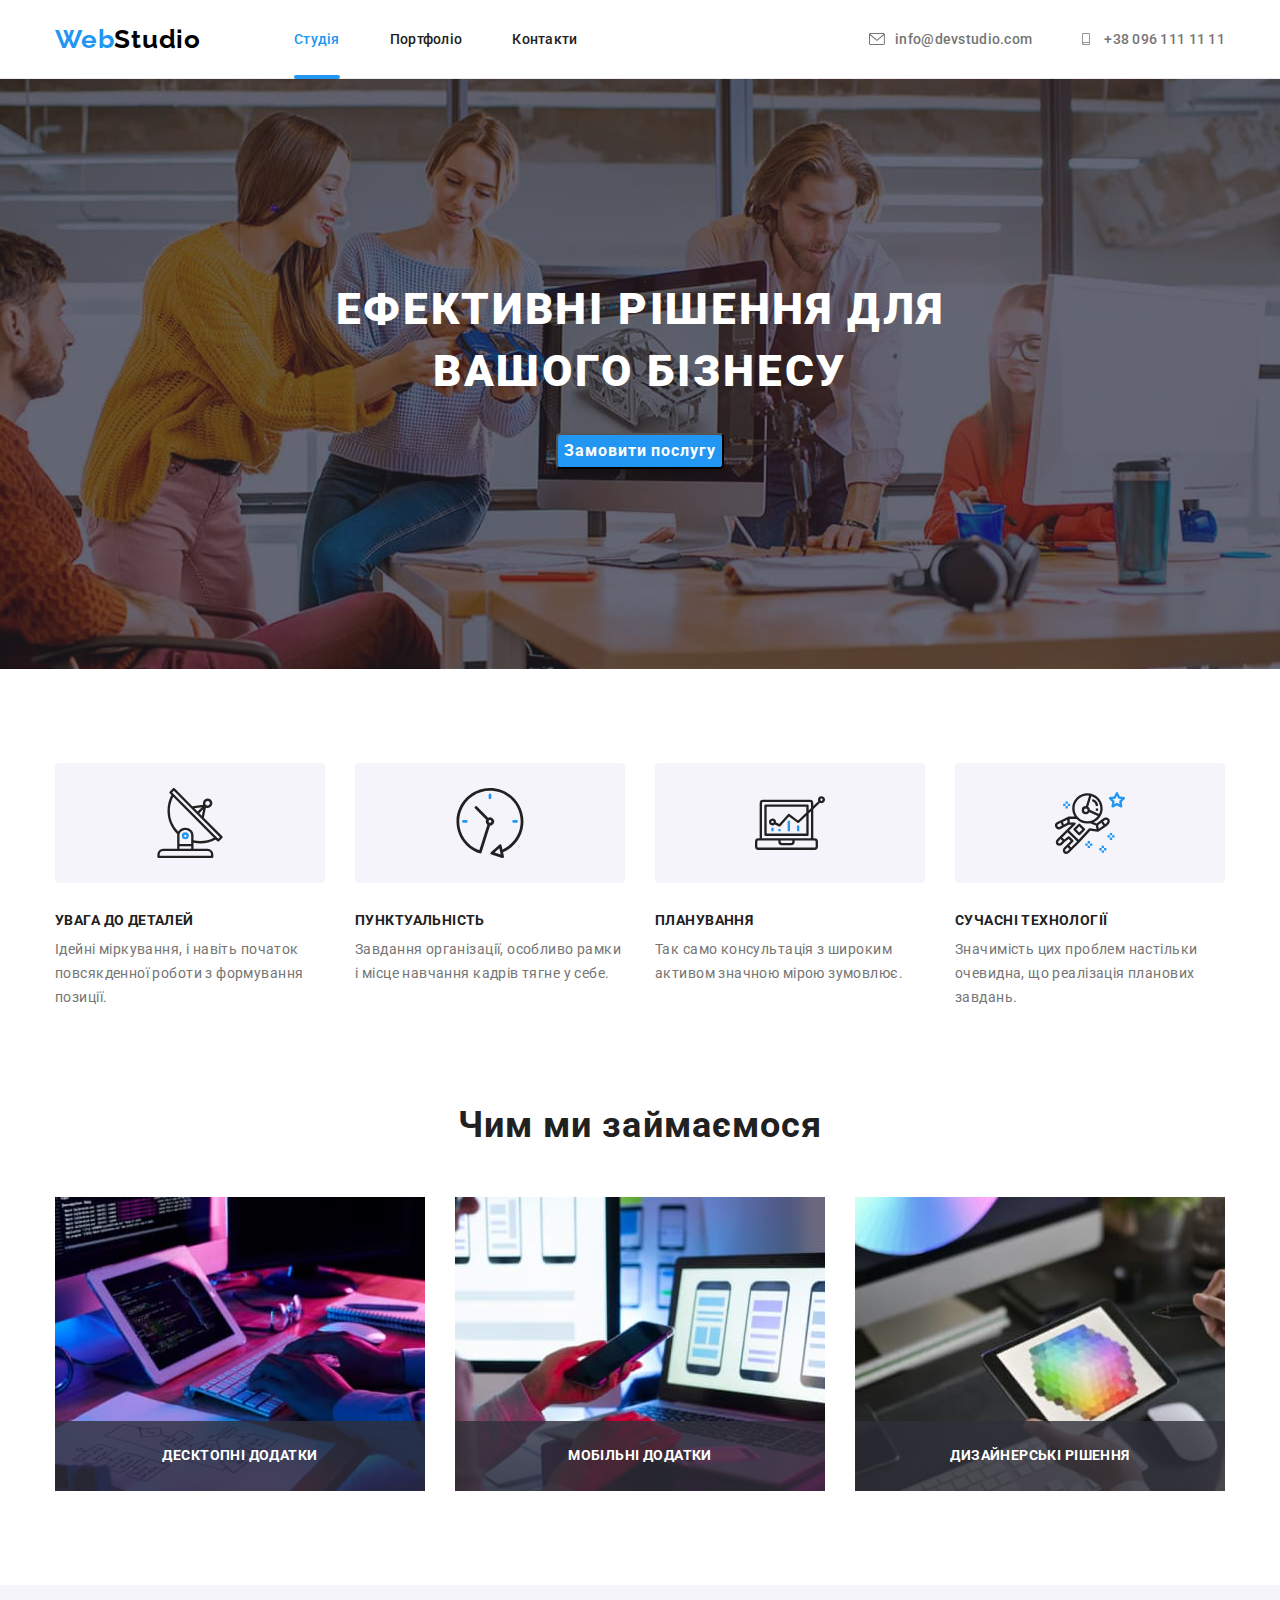
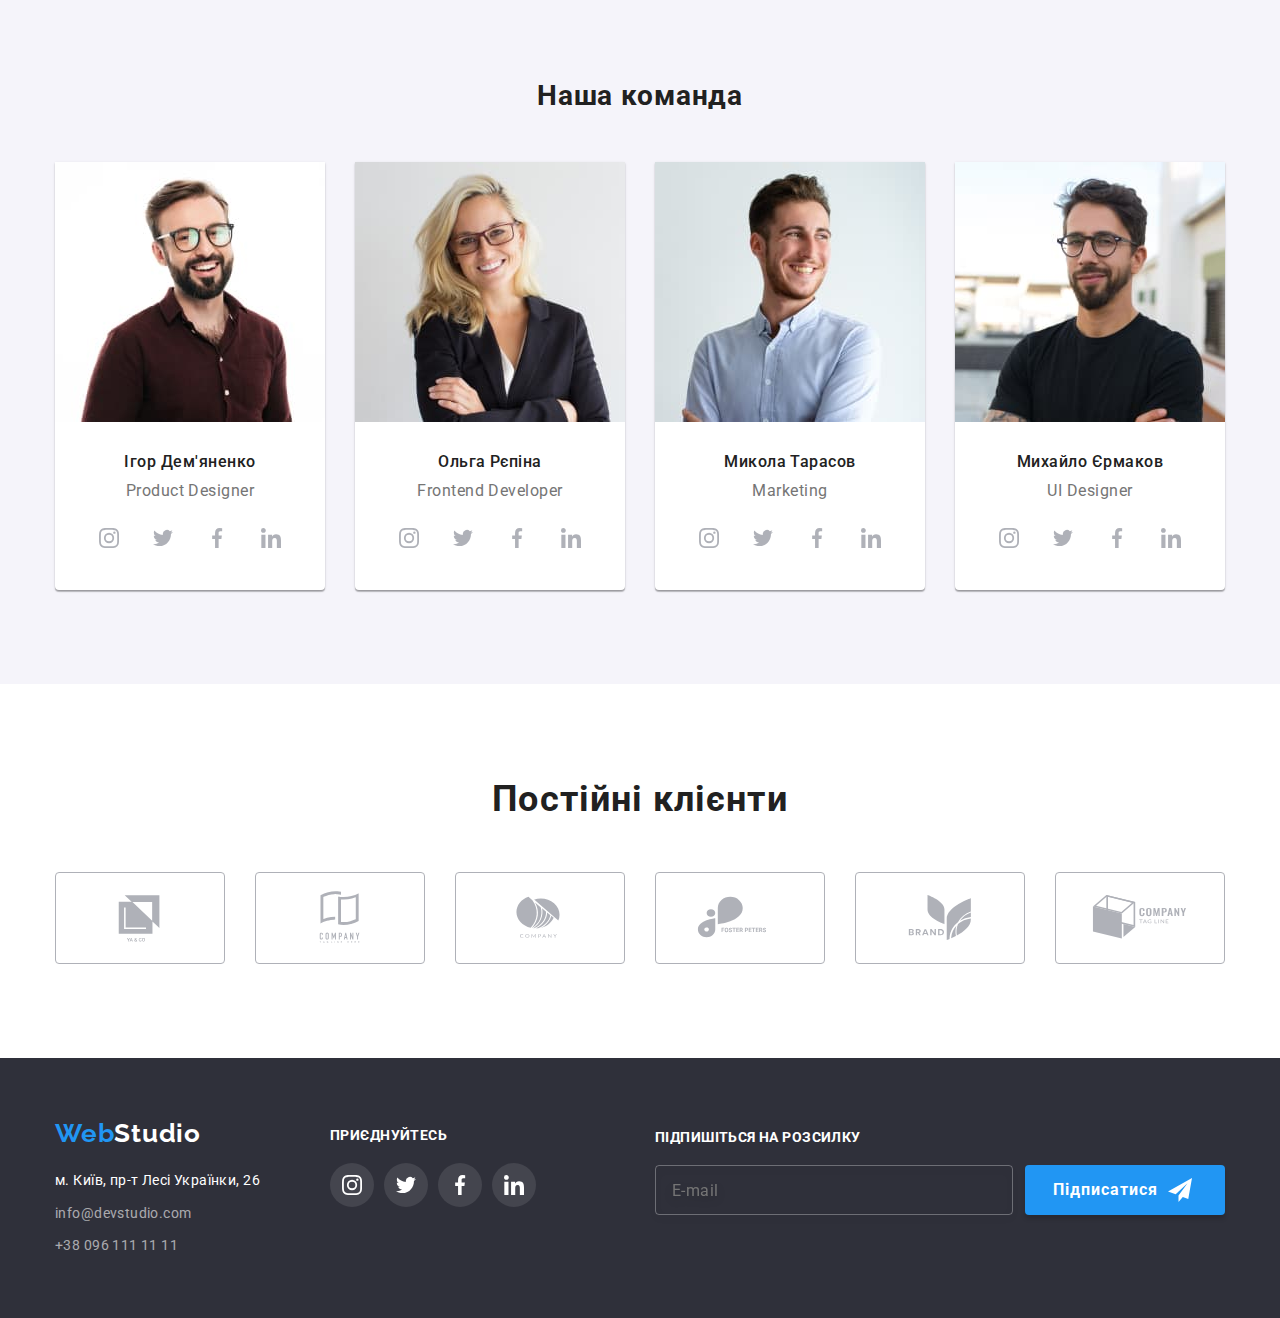
==== commit 639739ea: "виправлення ментора" ====
--- a/index.html
+++ b/index.html
@@ -44,7 +44,7 @@
               >info@devstudio.com</a
             >
           </li>
-          <li>
+          <li class="contact__box">
             <a class="contact__item" href="tel:+380961111111"
               ><svg class="contact__icon" width="16" height="12">
                 <use href="./images/icons.svg#icon-smartphone"></use></svg
--- a/css/main.min.css
+++ b/css/main.min.css
@@ -1 +1 @@
-:root{--color-brend:#2f303a;--color-accent:#2196f3;--color-background:#ffffff;--text-color:#212121;--text-color-optional:#757575;--social-icon-color: #afb1b8;--black-color: #000000;--color-hover: #188ce8;--color-background-color: #f5f4fa;--color-overlay:#eeeeee;--color-background-hero: #c4c4c4;--color-border: #afb1b8;--timing-duration: 250ms;--gradient: linear-gradient(to right,rgba(47, 48, 58, 0.4),rgba(47, 48, 58, 0.4));--logo-font-family: @font-face { font-family: "Raleway"; font-style: normal; font-weight: 700; src: url("../fonts/raleway-v28-latin-700.eot"); /* IE9 Compat Modes */ src: local(""), url("../fonts/raleway-v28-latin-700.eot?#iefix") format("embedded-opentype"), url("../fonts/raleway-v28-latin-700.woff2") format("woff2"), url("../fonts/raleway-v28-latin-700.woff") format("woff"), url("../fonts/raleway-v28-latin-700.ttf") format("truetype"), url("../fonts/raleway-v28-latin-700.svg#Raleway") format("svg"); /* Legacy iOS */ };--second-font-family: @font-face { font-family: "Roboto"; font-style: normal; font-weight: 400; src: url("../fonts/roboto-v30-latin_cyrillic-regular.eot"); /* IE9 Compat Modes */ src: local(""), url("../fonts/roboto-v30-latin_cyrillic-regular.eot?#iefix") format("embedded-opentype"), url("../fonts/roboto-v30-latin_cyrillic-regular.woff2") format("woff2"), url("../fonts/roboto-v30-latin_cyrillic-regular.woff") format("woff"), url("../fonts/roboto-v30-latin_cyrillic-regular.ttf") format("truetype"), url("../fonts/roboto-v30-latin_cyrillic-regular.svg#Roboto") format("svg"); /* Legacy iOS */ };--main-font-family: @font-face { font-family: "Roboto"; font-style: normal; font-weight: 500; src: url("../fonts/roboto-v30-latin_cyrillic-500.eot"); /* IE9 Compat Modes */ src: local(""), url("../fonts/roboto-v30-latin_cyrillic-500.eot?#iefix") format("embedded-opentype"), url("../fonts/roboto-v30-latin_cyrillic-500.woff2") format("woff2"), url("../fonts/roboto-v30-latin_cyrillic-500.woff") format("woff"), url("../fonts/roboto-v30-latin_cyrillic-500.ttf") format("truetype"), url("../fonts/roboto-v30-latin_cyrillic-500.svg#Roboto") format("svg"); /* Legacy iOS */ };--title-font-family: @font-face { font-family: "Roboto"; font-style: normal; font-weight: 700; src: url("../fonts/roboto-v30-latin_cyrillic-700.eot"); /* IE9 Compat Modes */ src: local(""), url("../fonts/roboto-v30-latin_cyrillic-700.eot?#iefix") format("embedded-opentype"), url("../fonts/roboto-v30-latin_cyrillic-700.woff2") format("woff2"), url("../fonts/roboto-v30-latin_cyrillic-700.woff") format("woff"), url("../fonts/roboto-v30-latin_cyrillic-700.ttf") format("truetype"), url("../fonts/roboto-v30-latin_cyrillic-700.svg#Roboto") format("svg"); /* Legacy iOS */ };--hero-font-family: @font-face { font-family: "Roboto"; font-style: normal; font-weight: 900; src: url("../fonts/roboto-v30-latin_cyrillic-900.eot"); /* IE9 Compat Modes */ src: local(""), url("../fonts/roboto-v30-latin_cyrillic-900.eot?#iefix") format("embedded-opentype"), url("../fonts/roboto-v30-latin_cyrillic-900.woff2") format("woff2"), url("../fonts/roboto-v30-latin_cyrillic-900.woff") format("woff"), url("../fonts/roboto-v30-latin_cyrillic-900.ttf") format("truetype"), url("../fonts/roboto-v30-latin_cyrillic-900.svg#Roboto") format("svg"); /* Legacy iOS */ }}body{background-color:var(--color-background);font-family:"Roboto",sans-serif;color:var(--text-color)}@media screen and (max-width: 1199px){body{margin:0}}h1,h2,h3,h4,h5,h6,p,ul{margin:0}img{display:block;max-width:100%;height:auto}.section{padding-top:60px;padding-bottom:60px}@media screen and (min-width: 1200px){.section{padding-top:94px;padding-bottom:94px}}ul{list-style:none}.visually-hidden{position:absolute;white-space:nowrap;width:1px;height:1px;overflow:hidden;border:0;padding:0;clip:rect(0 0 0 0);-webkit-clip-path:inset(50%);clip-path:inset(50%);margin:-1px}.activity{position:relative}.activity__name{position:absolute;font-weight:700;font-size:14px;line-height:1.14;text-align:center;letter-spacing:.03em;text-transform:uppercase;color:var(--color-background);background:rgba(47,48,58,.8);height:70px;width:100%;bottom:0;padding:27px 95px}.address{text-decoration:none}@media screen and (max-width: 1199px){.address{display:-webkit-box;display:-ms-flexbox;display:flex;-webkit-box-pack:center;-ms-flex-pack:center;justify-content:center}}.address__card{padding-left:0;margin-top:0;margin-bottom:0}@media screen and (max-width: 1199px){.address__item{display:-webkit-box;display:-ms-flexbox;display:flex;-webkit-box-pack:center;-ms-flex-pack:center;justify-content:center}}.address__item:not(:last-child){margin-bottom:9px}.address__link{text-decoration:none;font-style:normal;color:var(--color-background);font-weight:400;font-size:14px;line-height:1.7;letter-spacing:.03em;-webkit-transition:color var(--timing-duration) cubic-bezier(0.4, 0, 0.2, 1);transition:color var(--timing-duration) cubic-bezier(0.4, 0, 0.2, 1)}.address__link:hover{color:var(--color-accent)}.address__link:focus{color:var(--color-accent)}.address__link-contact{text-decoration:none;font-style:normal;font-weight:400;font-size:14px;line-height:1.7;letter-spacing:.03em;color:rgba(255,255,255,.6);-webkit-transition:color var(--timing-duration) cubic-bezier(0.4, 0, 0.2, 1);transition:color var(--timing-duration) cubic-bezier(0.4, 0, 0.2, 1)}.address__link-contact:hover{color:var(--color-accent)}.address__link-contact:focus{color:var(--color-accent)}.card{display:-webkit-box;display:-ms-flexbox;display:flex;-webkit-box-align:center;-ms-flex-align:center;align-items:center;-webkit-box-pack:center;-ms-flex-pack:center;justify-content:center;background:var(--color-background-color);border-radius:4px;height:120px;margin-bottom:30px}.advantages{margin:0;display:block;padding:0;list-style:none;gap:30px}@media screen and (min-width: 768px){.advantages{display:-webkit-box;display:-ms-flexbox;display:flex;-ms-flex-wrap:wrap;flex-wrap:wrap;-webkit-box-pack:center;-ms-flex-pack:center;justify-content:center}}.advantages__item{max-width:450px}@media screen and (max-width: 767px){.advantages__item:not(:last-child){margin-bottom:30px}}@media screen and (min-width: 768px){.advantages__item{max-width:354px}}@media screen and (min-width: 1200px){.advantages__item{width:270px}}.advantages__subtitle{font-weight:700;font-size:14px;line-height:1.1;letter-spacing:.03em;text-transform:uppercase}@media screen and (max-width: 767px){.advantages__subtitle{text-align:center}}.advantages__paragraph{font-weight:400;font-size:14px;line-height:1.7;letter-spacing:.03em;color:var(--text-color-optional);margin-top:10px;margin-bottom:0}.backdrop{background:rgba(0,0,0,.2);position:fixed;left:0px;top:0px;width:100%;height:100%;z-index:1;-webkit-transition:opacity var(--timing-duration) cubic-bezier(0.4, 0, 0.2, 1),visibility var(--timing-duration) cubic-bezier(0.4, 0, 0.2, 1);transition:opacity var(--timing-duration) cubic-bezier(0.4, 0, 0.2, 1),visibility var(--timing-duration) cubic-bezier(0.4, 0, 0.2, 1)}.backdrop__modal{top:50%;left:50%;-webkit-transform:translate(-50%, -50%);transform:translate(-50%, -50%)}.checkbox{position:absolute}.checkbox__input{-webkit-appearance:none;-moz-appearance:none;appearance:none;-webkit-transition:border-color var(--timing-duration) cubic-bezier(0.4, 0, 0.2, 1);transition:border-color var(--timing-duration) cubic-bezier(0.4, 0, 0.2, 1)}.checkbox__icon{border:2px solid var(--text-color);border-radius:1px;-webkit-transition:background-color var(--timing-duration) cubic-bezier(0.4, 0, 0.2, 1),border-color var(--timing-duration) cubic-bezier(0.4, 0, 0.2, 1);transition:background-color var(--timing-duration) cubic-bezier(0.4, 0, 0.2, 1),border-color var(--timing-duration) cubic-bezier(0.4, 0, 0.2, 1)}.checkbox__input:checked+.checkbox__icon{background-color:var(--color-accent);border:none}.checkbox:focus-within.checkbox__icon{border-color:var(--color-accent)}.close{position:absolute;width:30px;height:30px;top:8px;right:8px;background-color:var(--color-background);border:1px solid rgba(0,0,0,.1);border-radius:50%;padding:0;display:-webkit-box;display:-ms-flexbox;display:flex;-webkit-box-pack:center;-ms-flex-pack:center;justify-content:center;-webkit-box-align:center;-ms-flex-align:center;align-items:center;cursor:pointer;fill:var(--black-color)}.close__icon{-webkit-transition:fill var(--timing-duration) cubic-bezier(0.4, 0, 0.2, 1);transition:fill var(--timing-duration) cubic-bezier(0.4, 0, 0.2, 1)}.close:hover .close__icon{fill:var(--color-accent)}.close:focus .close__icon{fill:var(--color-accent)}.contact{list-style:none;font-weight:500;font-size:14px;line-height:1.1;letter-spacing:.02em;display:none;-ms-flex-wrap:wrap;flex-wrap:wrap;-webkit-box-align:center;-ms-flex-align:center;align-items:center;padding:0;margin-left:auto}@media screen and (min-width: 768px){.contact{display:-webkit-box;display:-ms-flexbox;display:flex}}.contact__item{text-decoration:none;color:var(--text-color-optional);display:-webkit-box;display:-ms-flexbox;display:flex;-webkit-box-align:center;-ms-flex-align:center;align-items:center;-webkit-transition:color var(--timing-duration) cubic-bezier(0.4, 0, 0.2, 1);transition:color var(--timing-duration) cubic-bezier(0.4, 0, 0.2, 1)}.contact__item:hover{color:var(--color-accent)}.contact__item:focus{color:var(--color-accent)}@media screen and (min-width: 768px){.contact__item{padding:5px 0}}.contact__icon{fill:currentColor;margin-right:10px}.container{padding-left:15px;padding-right:15px}@media screen and (min-width: 480px){.container{width:480px;margin-left:auto;margin-right:auto}}@media screen and (min-width: 768px){.container{width:768px}}@media screen and (min-width: 1200px){.container{width:1200px}}.customers__title{font-weight:700;font-size:36px;line-height:1.2;letter-spacing:.03em;text-align:center;margin-bottom:50px}@media screen and (min-width: 768px)and (max-width: 1199px){.customers__title{font-size:36px;line-height:1.2;margin-bottom:30px}}.customers__list{display:-webkit-box;display:-ms-flexbox;display:flex;-webkit-box-pack:center;-ms-flex-pack:center;justify-content:center;-ms-flex-wrap:wrap;flex-wrap:wrap;gap:30px;padding:0;margin:0}@media screen and (min-width: 768px){.customers__list{display:-webkit-box;display:-ms-flexbox;display:flex;-ms-flex-wrap:wrap;flex-wrap:wrap;-webkit-box-pack:center;-ms-flex-pack:center;justify-content:center}}@media screen and (min-width: 1200px){.customers__list{-ms-flex-wrap:nowrap;flex-wrap:nowrap}}.customers__box{-ms-flex-preferred-size:calc((100% - 30px)/2);flex-basis:calc((100% - 30px)/2);height:92px}@media screen and (min-width: 768px){.customers__box{-ms-flex-preferred-size:calc((100% - 60px)/3);flex-basis:calc((100% - 60px)/3)}}@media screen and (min-width: 1200px){.customers__box{-ms-flex-preferred-size:calc((100% - 150px)/6);flex-basis:calc((100% - 150px)/6)}}.customers__link{width:100%;height:100%;display:-webkit-box;display:-ms-flexbox;display:flex;-webkit-box-align:center;-ms-flex-align:center;align-items:center;-webkit-box-pack:center;-ms-flex-pack:center;justify-content:center;border:1px solid var(--color-border);border-radius:4px;fill:var(--social-icon-color);-webkit-transition:border-color var(--timing-duration) cubic-bezier(0.4, 0, 0.2, 1);transition:border-color var(--timing-duration) cubic-bezier(0.4, 0, 0.2, 1)}.customers__link:hover{border-color:var(--color-accent)}.customers__link:focus{border-color:var(--color-accent)}.customers__icon{-webkit-transition:fill var(--timing-duration) cubic-bezier(0.4, 0, 0.2, 1);transition:fill var(--timing-duration) cubic-bezier(0.4, 0, 0.2, 1)}.customers__link:hover .customers__icon{fill:var(--color-accent)}.customers__link:focus .customers__icon{fill:var(--color-accent)}.footer{position:absolute;width:100%;background-color:var(--color-brend);padding-top:60px;padding-bottom:60px}.footer__box{display:block;-webkit-box-align:baseline;-ms-flex-align:baseline;align-items:baseline}@media screen and (min-width: 1200px){.footer__box{display:-webkit-box;display:-ms-flexbox;display:flex}}@media screen and (min-width: 768px){.footer__nav-box{display:-webkit-box;display:-ms-flexbox;display:flex}}@media screen and (min-width: 768px)and (max-width: 1199px){.footer__address-box{margin-left:76px}}.footer__logo{font-family:"Raleway",sans-serif;color:var(--color-background);font-weight:700;font-size:26px;line-height:1.2;letter-spacing:.03em;text-decoration:none}.footer__address{margin-top:20px}.footer__social-box{margin-top:60px}@media screen and (min-width: 768px)and (max-width: 1199px){.footer__social-box{margin-top:30px;margin-left:165px}}@media screen and (min-width: 1200px){.footer__social-box{margin-left:70px;margin-top:10px}}.footer__social-title{display:-webkit-box;display:-ms-flexbox;display:flex;-webkit-box-pack:center;-ms-flex-pack:center;justify-content:center;font-weight:700;font-size:14px;line-height:1.1;letter-spacing:.03em;text-transform:uppercase;color:var(--color-background);margin-bottom:20px}@media screen and (min-width: 1200px){.footer__social-title{display:block}}.footer__social-list{gap:10px;margin:0}@media screen and (max-width: 1199px){.footer__social-list{display:-webkit-box;display:-ms-flexbox;display:flex;-webkit-box-pack:center;-ms-flex-pack:center;justify-content:center}}.footer__e-mail-input{display:-webkit-box;display:-ms-flexbox;display:flex;margin-left:auto}@media screen and (max-width: 1199px){.footer__e-mail-input{-webkit-box-pack:center;-ms-flex-pack:center;justify-content:center;margin-top:60px}}.footer__label{display:-webkit-box;display:-ms-flexbox;display:flex;font-weight:700;font-size:14px;line-height:1.14;letter-spacing:.03em;text-transform:uppercase;color:var(--color-background)}@media screen and (max-width: 1199px){.footer__label{-webkit-box-pack:center;-ms-flex-pack:center;justify-content:center}}.footer__form-box{display:-webkit-box;display:-ms-flexbox;display:flex;margin-top:20px}@media screen and (max-width: 1199px){.footer__form-box{-webkit-box-pack:center;-ms-flex-pack:center;justify-content:center;-ms-flex-wrap:wrap;flex-wrap:wrap}}.footer__input{-webkit-box-sizing:border-box;box-sizing:border-box;width:100%;height:50px;border:1px solid rgba(255,255,255,.3);-webkit-filter:drop-shadow(0px 4px 4px rgba(0, 0, 0, 0.15));filter:drop-shadow(0px 4px 4px rgba(0, 0, 0, 0.15));border-radius:4px;font-weight:400;font-size:16px;line-height:1.25;outline:none;padding:15px 0 15px 16px;letter-spacing:.03em;color:rgba(255,255,255,.6);display:-webkit-box;display:-ms-flexbox;display:flex;-webkit-box-align:center;-ms-flex-align:center;align-items:center;background-color:rgba(0,0,0,0);margin-right:12px}@media screen and (min-width: 1200px){.footer__input{width:358px}}@media screen and (max-width: 1199px){.footer__button-box{display:-webkit-box;display:-ms-flexbox;display:flex;-webkit-box-pack:center;-ms-flex-pack:center;justify-content:center;margin-top:20px}}.footer__input-button{width:200px;height:50px;background:var(--color-accent);-webkit-box-shadow:0px 4px 4px rgba(0,0,0,.15);box-shadow:0px 4px 4px rgba(0,0,0,.15);border-radius:4px;outline:none;border:none;padding:10px 28px;font-weight:700;font-size:16px;line-height:1.88;display:-webkit-box;display:-ms-flexbox;display:flex;-webkit-box-align:center;-ms-flex-align:center;align-items:center;text-align:center;letter-spacing:.06em;color:var(--color-background)}.footer__icon{fill:var(--color-background);margin-left:10px}.header{background-color:var(--color-background);border-bottom:1px solid #ececec}@media screen and (min-width: 480px)and (max-width: 1199px){.header{display:-webkit-box;display:-ms-flexbox;display:flex;-webkit-box-pack:center;-ms-flex-pack:center;justify-content:center}}.header__container{display:-webkit-box;display:-ms-flexbox;display:flex;margin:0;-webkit-box-align:center;-ms-flex-align:center;align-items:center}@media screen and (min-width: 768px){.header__container{margin:0}}@media screen and (min-width: 1200px){.header__container{margin:0;margin-left:auto;margin-right:auto}}.header__nav{-ms-flex-wrap:wrap;flex-wrap:wrap;display:-webkit-box;display:-ms-flexbox;display:flex;-webkit-box-align:center;-ms-flex-align:center;align-items:center;margin-bottom:-1px}.header__logo{margin-right:87px;margin-left:0;color:var(--black-color)}@media screen and (min-width: 1200px){.header__logo{margin-right:93px}}.header__menu{display:-webkit-box;display:-ms-flexbox;display:flex;margin-left:auto;border:none;padding:0;width:40px;height:40px}@media screen and (min-width: 768px){.header__menu{display:none}}.header__icon{background-color:var(--color-background);fill:var(--text-color);-webkit-transition:fill var(--timing-duration) cubic-bezier(0.4, 0, 0.2, 1);transition:fill var(--timing-duration) cubic-bezier(0.4, 0, 0.2, 1)}.header__icon:hover{fill:var(--color-accent)}.header__list{list-style:none;font-weight:500;font-size:14px;line-height:1.1;letter-spacing:.02em;display:none;-ms-flex-wrap:wrap;flex-wrap:wrap;margin-top:0;margin-bottom:0;gap:50px}@media screen and (min-width: 768px){.header__list{display:-webkit-box;display:-ms-flexbox;display:flex;padding:0}}@media screen and (min-width: 1200px){.header__list{padding:0}}.header__link{text-decoration:none;color:var(--text-color);-webkit-transition:color var(--timing-duration) cubic-bezier(0.4, 0, 0.2, 1);transition:color var(--timing-duration) cubic-bezier(0.4, 0, 0.2, 1);padding-top:32px;padding-bottom:32px;display:block}.header__link:hover{color:var(--color-accent)}.header__link:focus{color:var(--color-accent)}.header__link--current{text-decoration:none;color:var(--color-accent);height:48px}.header__link--current::after{content:"";display:block;width:100%;height:4px;background-color:currentColor;border-radius:2px;margin-top:37px}@media screen and (min-width: 1200px){.header__link--current::after{margin-top:28px}}.header__contact{margin-left:auto;margin-top:0;margin-bottom:0;gap:50px}@media screen and (min-width: 768px){.header__contact{display:inline-block;margin-top:21px;margin-bottom:21px}}@media screen and (min-width: 1200px){.header__contact{display:-webkit-box;display:-ms-flexbox;display:flex}}.hero{background-color:var(--color-brend);text-align:center;letter-spacing:.06em;text-transform:uppercase;padding-top:118px;padding-bottom:118px;background-color:var(--color-background-hero);background-repeat:no-repeat;background-size:1600px;background-position:center;margin:auto}@media screen and (max-width: 767px){.hero{background-image:var(--gradient),url(../images/heromobile@1x.jpg);background-size:cover}}@media screen and (min-device-pixel-ratio: 2)and (max-width: 767px),screen and (-webkit-min-device-pixel-ratio: 2)and (max-width: 767px),screen and (min-resolution: 192dpi)and (max-width: 767px),screen and (min-resolution: 2dppx)and (max-width: 767px){.hero{background-image:var(--gradient),url(../images/heromobile@2x.jpg);background-size:cover}}@media screen and (min-width: 768px){.hero{background-image:var(--gradient),url(../images/herotablet@1x.jpg);background-size:cover}}@media screen and (min-device-pixel-ratio: 2)and (min-width: 768px),screen and (-webkit-min-device-pixel-ratio: 2)and (min-width: 768px),screen and (min-resolution: 192dpi)and (min-width: 768px),screen and (min-resolution: 2dppx)and (min-width: 768px){.hero{background-image:var(--gradient),url(../images/herotablet@2x.jpg);background-size:cover}}@media screen and (min-width: 1200px){.hero{background-image:var(--gradient),url(../images/herodesktop@1x.jpg);background-size:cover;padding-top:200px;padding-bottom:200px}}@media screen and (min-device-pixel-ratio: 2)and (min-width: 1200px),screen and (-webkit-min-device-pixel-ratio: 2)and (min-width: 1200px),screen and (min-resolution: 192dpi)and (min-width: 1200px),screen and (min-resolution: 2dppx)and (min-width: 1200px){.hero{background-image:var(--gradient),url(../images/herodesktop@2x.jpg);background-size:cover}}.hero__title{text-transform:uppercase;font-weight:900;font-size:26px;line-height:1.61;color:var(--color-background);text-align:center;letter-spacing:.06em;max-width:360px;margin:0 auto 30px}@media screen and (min-width: 1200px){.hero__title{font-size:44px;line-height:1.4;max-width:696px}}.hero__button{background-color:var(--color-accent);font-weight:700;font-size:16px;line-height:1.9;color:var(--color-background);cursor:pointer;letter-spacing:.06em;-webkit-box-shadow:0px 4px 4px rgba(0,0,0,.15);box-shadow:0px 4px 4px rgba(0,0,0,.15);border-radius:4px;-webkit-box-align:center;-ms-flex-align:center;align-items:center;text-align:center;-webkit-transition:background-color var(--timing-duration) cubic-bezier(0.4, 0, 0.2, 1);transition:background-color var(--timing-duration) cubic-bezier(0.4, 0, 0.2, 1)}.hero__button:active{background-color:var(--color-hover)}.is-hidden{opacity:0;visibility:hidden;pointer-events:none}.logo{font-family:"Raleway",sans-serif;font-weight:700;font-size:24px;line-height:1.16;letter-spacing:.03em;text-decoration:none;display:-webkit-box;display:-ms-flexbox;display:flex;-ms-flex-wrap:wrap;flex-wrap:wrap}@media screen and (max-width: 768px){.logo{font-size:24px;line-height:1.16;margin:16px 0 16px 15px}}@media screen and (min-width: 768px){.logo{font-size:26px;line-height:1.2}}@media screen and (max-width: 1199px){.logo{-webkit-box-pack:center;-ms-flex-pack:center;justify-content:center}}.logo__accent{color:var(--color-accent)}.member{-webkit-box-shadow:0px 1px 3px rgba(0,0,0,.12),0px 1px 1px rgba(0,0,0,.14),0px 2px 1px rgba(0,0,0,.2);box-shadow:0px 1px 3px rgba(0,0,0,.12),0px 1px 1px rgba(0,0,0,.14),0px 2px 1px rgba(0,0,0,.2);border-radius:0px 0px 4px 4px;background-color:var(--color-background)}@media screen and (max-width: 767px){.member{margin-bottom:30px}}.member__image{border-radius:0px}@media screen and (min-width: 768px)and (max-width: 1199px){.member__image{width:354px}}.member__box{padding:30px 5px}.member__subtitle{font-weight:500;font-size:16px;line-height:1.2;letter-spacing:.03em;margin-bottom:10px;text-align:center}.member__paragraph{font-weight:400;font-size:16px;line-height:1.2;color:var(--text-color-optional);letter-spacing:.03em;margin-top:0;margin-bottom:0;text-align:center}.member__social-list{gap:10px;margin-top:16px}.mobile-menu{position:fixed;left:0;top:0;display:none;width:100%;height:100%;background-color:var(--color-background);padding:48px 40px}.mobile-menu.is-open{display:block}.mobile-menu__close{position:absolute;top:10px;right:10px;border:none;padding:0;width:40px;height:40px}.mobile-menu__icon{background-color:var(--color-background);fill:var(--text-color);-webkit-transition:fill var(--timing-duration) cubic-bezier(0.4, 0, 0.2, 1);transition:fill var(--timing-duration) cubic-bezier(0.4, 0, 0.2, 1)}.mobile-menu__icon:hover{fill:var(--color-accent)}.mobile-menu__nav{padding:0;margin-bottom:306px}@media screen and (max-width: 480px){.mobile-menu__nav{margin-bottom:206px}}.mobile-menu__list{margin-bottom:32px}.mobile-menu__links{text-decoration:none;color:var(--text-color);font-weight:500;font-size:40px;line-height:1.17;letter-spacing:.02em}.mobile-menu__links--current{color:var(--color-accent)}.mobile-menu__links:hover{color:var(--color-accent)}@media screen and (max-width: 480px){.mobile-menu__links{font-size:35px}}.mobile-menu__contact{padding:0}.mobile-menu__item{margin-bottom:32px}.mobile-menu__tel{font-weight:500;font-size:34px;line-height:1.18;letter-spacing:.02em;text-decoration:none;color:var(--color-accent)}@media screen and (max-width: 480px){.mobile-menu__tel{font-size:29px}}.mobile-menu__mail{font-weight:500;font-size:24px;line-height:1.16;letter-spacing:.02em;text-decoration:none;color:var(--text-color-optional)}@media screen and (max-width: 480px){.mobile-menu__mail{font-size:20px}}.mobile-menu__networks{display:-webkit-box;display:-ms-flexbox;display:flex;-ms-flex-wrap:wrap;flex-wrap:wrap;padding:0;margin-top:64px}.mobile-menu__link{text-decoration:none;font-weight:500;font-size:18px;line-height:1.2;letter-spacing:.02em;color:var(--color-accent)}@media screen and (max-width: 480px){.mobile-menu__link{font-size:13px}}.mobile-menu__token{color:rgba(33,33,33,.2);margin:0 10px}.modal{position:absolute;width:450px;height:609px;background-color:var(--color-background);-webkit-box-shadow:0px 1px 3px rgba(0,0,0,.12),0px 1px 1px rgba(0,0,0,.14),0px 2px 1px rgba(0,0,0,.2);box-shadow:0px 1px 3px rgba(0,0,0,.12),0px 1px 1px rgba(0,0,0,.14),0px 2px 1px rgba(0,0,0,.2);border-radius:4px;padding:40px}@media screen and (max-width: 480px){.modal{width:350px;height:581px}}@media screen and (min-width: 1200px){.modal{width:528px;height:581px}}.modal__title{font-style:normal;font-weight:700;font-size:20px;line-height:1.5;text-align:center;letter-spacing:.03em;margin-bottom:12px}@media screen and (max-width: 480px){.modal__title{font-size:15px;margin-bottom:10px}}@media screen and (min-width: 1200px){.modal__title{line-height:1.15}}.modal__label{display:block;font-weight:400;font-size:12px;line-height:1.16;letter-spacing:.01em;color:var(--text-color-optional);margin-bottom:4px}.modal__control{position:relative;margin-bottom:10px}.modal__input{display:-webkit-box;display:-ms-flexbox;display:flex;width:100%;margin-bottom:10px;border:1px solid rgba(33,33,33,.2);border-radius:4px;outline:none;padding:12px 12px 12px 32px;-webkit-transition:border-color var(--timing-duration) cubic-bezier(0.4, 0, 0.2, 1);transition:border-color var(--timing-duration) cubic-bezier(0.4, 0, 0.2, 1)}.modal__input:focus{border-color:var(--color-accent)}.modal__icon{position:absolute;top:50%;left:12px;-webkit-transform:translateY(-50%);transform:translateY(-50%);fill:currentcolor;-webkit-transition:fill var(--timing-duration) cubic-bezier(0.4, 0, 0.2, 1);transition:fill var(--timing-duration) cubic-bezier(0.4, 0, 0.2, 1)}.modal__textarea{width:100%;height:120px;padding:12px 16px;font-weight:400;font-size:12px;line-height:1.16;letter-spacing:.01em;border:1px solid rgba(33,33,33,.2);border-radius:4px;color:rgba(117,117,117,.5);resize:none;margin-bottom:20px;outline:none;-webkit-transition:border-color var(--timing-duration) cubic-bezier(0.4, 0, 0.2, 1);transition:border-color var(--timing-duration) cubic-bezier(0.4, 0, 0.2, 1)}.modal__textarea:focus{border-color:var(--color-accent)}.modal__checkbox{position:relative;padding-left:28px;font-weight:400;font-size:12px;line-height:1.16;letter-spacing:.03em;color:var(--text-color-optional)}@media screen and (min-width: 1200px){.modal__checkbox{font-size:14px;line-height:1.7}}.modal__link{color:var(--color-accent)}.modal__button{width:200px;height:50px;margin:10px auto 0 auto;background:var(--color-accent);-webkit-box-shadow:0px 4px 4px rgba(0,0,0,.15);box-shadow:0px 4px 4px rgba(0,0,0,.15);border-radius:4px;border:none;font-weight:700;font-size:16px;line-height:1.88;letter-spacing:.06em;padding:0;display:-webkit-box;display:-ms-flexbox;display:flex;-webkit-box-align:center;-ms-flex-align:center;align-items:center;text-align:center;-webkit-box-pack:center;-ms-flex-pack:center;justify-content:center;color:var(--color-background);-webkit-transition:background-color var(--timing-duration) cubic-bezier(0.4, 0, 0.2, 1);transition:background-color var(--timing-duration) cubic-bezier(0.4, 0, 0.2, 1)}.modal__button:hover{background-color:var(--color-hover)}.modal__control:focus-within .modal__icon{fill:var(--color-accent)}.team{background-color:var(--color-background-color);display:-webkit-box;display:-ms-flexbox;display:flex}.team__title{font-weight:700;font-size:28px;line-height:1.18;letter-spacing:.03em;text-align:center;margin-bottom:50px}@media screen and (min-width: 768px)and (max-width: 1199px){.team__title{font-size:36px;line-height:1.2;margin-bottom:30px}}.team__card{margin:0;display:block;padding:0;list-style:none;gap:30px}@media screen and (min-width: 768px){.team__card{display:-webkit-box;display:-ms-flexbox;display:flex;-ms-flex-wrap:wrap;flex-wrap:wrap;-webkit-box-pack:center;-ms-flex-pack:center;justify-content:center}}@media screen and (min-width: 1200px){.team__card{-ms-flex-wrap:nowrap;flex-wrap:nowrap}}.overlay__link{display:block;text-decoration:none;-webkit-transition:-webkit-box-shadow var(--timing-duration) cubic-bezier(0.4, 0, 0.2, 1);transition:-webkit-box-shadow var(--timing-duration) cubic-bezier(0.4, 0, 0.2, 1);transition:box-shadow var(--timing-duration) cubic-bezier(0.4, 0, 0.2, 1);transition:box-shadow var(--timing-duration) cubic-bezier(0.4, 0, 0.2, 1), -webkit-box-shadow var(--timing-duration) cubic-bezier(0.4, 0, 0.2, 1)}.overlay__link:hover{-webkit-box-shadow:0px 1px 1px rgba(0,0,0,.12),0px 4px 4px rgba(0,0,0,.06),1px 4px 6px rgba(0,0,0,.16);box-shadow:0px 1px 1px rgba(0,0,0,.12),0px 4px 4px rgba(0,0,0,.06),1px 4px 6px rgba(0,0,0,.16)}.overlay__link:focus{-webkit-box-shadow:0px 1px 1px rgba(0,0,0,.12),0px 4px 4px rgba(0,0,0,.06),1px 4px 6px rgba(0,0,0,.16);box-shadow:0px 1px 1px rgba(0,0,0,.12),0px 4px 4px rgba(0,0,0,.06),1px 4px 6px rgba(0,0,0,.16)}.overlay__image-card{position:relative;overflow:hidden}.overlay__description{position:absolute;top:0;left:0;width:100%;height:100%;padding:63px 24px;background:rgba(33,150,243,.9);-webkit-transform:translateY(100%);transform:translateY(100%);-webkit-transition:-webkit-transform var(--timing-duration) cubic-bezier(0.4, 0, 0.2, 1);transition:-webkit-transform var(--timing-duration) cubic-bezier(0.4, 0, 0.2, 1);transition:transform var(--timing-duration) cubic-bezier(0.4, 0, 0.2, 1);transition:transform var(--timing-duration) cubic-bezier(0.4, 0, 0.2, 1), -webkit-transform var(--timing-duration) cubic-bezier(0.4, 0, 0.2, 1)}.overlay__link:hover .overlay__description{-webkit-transform:translateY(0);transform:translateY(0)}.overlay__link:focus .overlay__description{-webkit-transform:translateY(0);transform:translateY(0)}.overlay__text{margin:0;font-weight:400;font-size:18px;line-height:1.56;letter-spacing:.03em;color:var(--color-background)}.overlay__card{border-left:1px solid var(--color-overlay);border-right:1px solid var(--color-overlay);border-bottom:1px solid var(--color-overlay);padding:20px 24px}.overlay__subtitle{font-weight:700;font-size:18px;line-height:2;letter-spacing:.06em;color:var(--text-color);margin-bottom:4px}.overlay__paragraph{font-weight:400;font-size:16px;line-height:1.8;letter-spacing:.03em;color:var(--text-color-optional);margin-top:0;margin-bottom:0}.portfolio{display:-webkit-box;display:-ms-flexbox;display:flex;background-color:var(--color-background)}.portfolio__buttons{display:-webkit-box;display:-ms-flexbox;display:flex;padding:0;margin:0;list-style:none;margin-left:auto;margin-right:auto;-webkit-box-pack:center;-ms-flex-pack:center;justify-content:center;margin-bottom:50px;gap:8px}.portfolio__card{display:-webkit-box;display:-ms-flexbox;display:flex;-ms-flex-wrap:wrap;flex-wrap:wrap;padding:0;margin:0;list-style:none;margin-left:-30px;margin-top:-30px}.portfolio__item{-ms-flex-preferred-size:calc(33.3333333333% - 30px);flex-basis:calc(33.3333333333% - 30px);margin-left:30px;margin-top:30px}.portfolio__item:not(:last-child){margin-bottom:0}.third{padding-top:0;display:none}@media screen and (min-width: 1200px){.third{display:block}}.third__title{font-weight:700;font-size:36px;line-height:1.2;letter-spacing:.03em;text-align:center;margin-bottom:50px}.third__cards{margin:0;display:-webkit-box;display:-ms-flexbox;display:flex;padding:0;list-style:none}.third__card:not(:last-child){margin-right:30px}.list{display:-webkit-box;display:-ms-flexbox;display:flex;-webkit-box-pack:center;-ms-flex-pack:center;justify-content:center;padding:0}.list__box{width:44px;height:44px}.list__link{width:100%;height:100%;display:-webkit-box;display:-ms-flexbox;display:flex;border-color:rgba(0,0,0,0);border-radius:50%;-webkit-box-align:center;-ms-flex-align:center;align-items:center;-webkit-box-pack:center;-ms-flex-pack:center;justify-content:center;fill:var(--social-icon-color);-webkit-transition:background-color var(--timing-duration) cubic-bezier(0.4, 0, 0.2, 1);transition:background-color var(--timing-duration) cubic-bezier(0.4, 0, 0.2, 1)}.list__link:hover{background-color:var(--color-accent)}.list__link:focus{background-color:var(--color-accent)}.list__icon{-webkit-transition:fill var(--timing-duration) cubic-bezier(0.4, 0, 0.2, 1);transition:fill var(--timing-duration) cubic-bezier(0.4, 0, 0.2, 1)}.list__link:hover .list__icon{fill:var(--color-background)}.list__link:focus .list__icon{fill:var(--color-background)}.networks{display:-webkit-box;display:-ms-flexbox;display:flex;padding:0}.networks__box{width:44px;height:44px}.networks__link{width:100%;height:100%;display:-webkit-box;display:-ms-flexbox;display:flex;-webkit-box-pack:center;-ms-flex-pack:center;justify-content:center;-webkit-box-align:center;-ms-flex-align:center;align-items:center;background-color:rgba(255,255,255,.1);border-radius:50%;fill:var(--color-background);-webkit-transition:background-color var(--timing-duration) cubic-bezier(0.4, 0, 0.2, 1);transition:background-color var(--timing-duration) cubic-bezier(0.4, 0, 0.2, 1)}.networks__link:hover{background-color:var(--color-accent)}.networks__link:focus{background-color:var(--color-accent)}.filter{background:var(--color-background-color);border-radius:4px;font-weight:500;font-size:16px;line-height:1.6;letter-spacing:.03em;cursor:pointer;padding:6px 22px;border:none;-webkit-transition:background-color var(--timing-duration) cubic-bezier(0.4, 0, 0.2, 1),color var(--timing-duration) cubic-bezier(0.4, 0, 0.2, 1),-webkit-box-shadow var(--timing-duration) cubic-bezier(0.4, 0, 0.2, 1);transition:background-color var(--timing-duration) cubic-bezier(0.4, 0, 0.2, 1),color var(--timing-duration) cubic-bezier(0.4, 0, 0.2, 1),-webkit-box-shadow var(--timing-duration) cubic-bezier(0.4, 0, 0.2, 1);transition:background-color var(--timing-duration) cubic-bezier(0.4, 0, 0.2, 1),color var(--timing-duration) cubic-bezier(0.4, 0, 0.2, 1),box-shadow var(--timing-duration) cubic-bezier(0.4, 0, 0.2, 1);transition:background-color var(--timing-duration) cubic-bezier(0.4, 0, 0.2, 1),color var(--timing-duration) cubic-bezier(0.4, 0, 0.2, 1),box-shadow var(--timing-duration) cubic-bezier(0.4, 0, 0.2, 1),-webkit-box-shadow var(--timing-duration) cubic-bezier(0.4, 0, 0.2, 1)}.filter:hover{background-color:var(--color-accent);color:var(--color-background);-webkit-box-shadow:0px 3px 1px rgba(0,0,0,.1),0px 1px 2px rgba(0,0,0,.08),0px 2px 2px rgba(0,0,0,.12);box-shadow:0px 3px 1px rgba(0,0,0,.1),0px 1px 2px rgba(0,0,0,.08),0px 2px 2px rgba(0,0,0,.12)}.filter:focus{background-color:var(--color-accent);color:var(--color-background)}.filter:active{background-color:var(--color-accent)}/*# sourceMappingURL=main.min.css.map */+:root{--color-brend:#2f303a;--color-accent:#2196f3;--color-background:#ffffff;--text-color:#212121;--text-color-optional:#757575;--social-icon-color: #afb1b8;--black-color: #000000;--color-hover: #188ce8;--color-background-color: #f5f4fa;--color-overlay:#eeeeee;--color-background-hero: #c4c4c4;--color-border: #afb1b8;--timing-duration: 250ms;--gradient: linear-gradient(to right,rgba(47, 48, 58, 0.4),rgba(47, 48, 58, 0.4));--logo-font-family: @font-face { font-family: "Raleway"; font-style: normal; font-weight: 700; src: url("../fonts/raleway-v28-latin-700.eot"); /* IE9 Compat Modes */ src: local(""), url("../fonts/raleway-v28-latin-700.eot?#iefix") format("embedded-opentype"), url("../fonts/raleway-v28-latin-700.woff2") format("woff2"), url("../fonts/raleway-v28-latin-700.woff") format("woff"), url("../fonts/raleway-v28-latin-700.ttf") format("truetype"), url("../fonts/raleway-v28-latin-700.svg#Raleway") format("svg"); /* Legacy iOS */ };--second-font-family: @font-face { font-family: "Roboto"; font-style: normal; font-weight: 400; src: url("../fonts/roboto-v30-latin_cyrillic-regular.eot"); /* IE9 Compat Modes */ src: local(""), url("../fonts/roboto-v30-latin_cyrillic-regular.eot?#iefix") format("embedded-opentype"), url("../fonts/roboto-v30-latin_cyrillic-regular.woff2") format("woff2"), url("../fonts/roboto-v30-latin_cyrillic-regular.woff") format("woff"), url("../fonts/roboto-v30-latin_cyrillic-regular.ttf") format("truetype"), url("../fonts/roboto-v30-latin_cyrillic-regular.svg#Roboto") format("svg"); /* Legacy iOS */ };--main-font-family: @font-face { font-family: "Roboto"; font-style: normal; font-weight: 500; src: url("../fonts/roboto-v30-latin_cyrillic-500.eot"); /* IE9 Compat Modes */ src: local(""), url("../fonts/roboto-v30-latin_cyrillic-500.eot?#iefix") format("embedded-opentype"), url("../fonts/roboto-v30-latin_cyrillic-500.woff2") format("woff2"), url("../fonts/roboto-v30-latin_cyrillic-500.woff") format("woff"), url("../fonts/roboto-v30-latin_cyrillic-500.ttf") format("truetype"), url("../fonts/roboto-v30-latin_cyrillic-500.svg#Roboto") format("svg"); /* Legacy iOS */ };--title-font-family: @font-face { font-family: "Roboto"; font-style: normal; font-weight: 700; src: url("../fonts/roboto-v30-latin_cyrillic-700.eot"); /* IE9 Compat Modes */ src: local(""), url("../fonts/roboto-v30-latin_cyrillic-700.eot?#iefix") format("embedded-opentype"), url("../fonts/roboto-v30-latin_cyrillic-700.woff2") format("woff2"), url("../fonts/roboto-v30-latin_cyrillic-700.woff") format("woff"), url("../fonts/roboto-v30-latin_cyrillic-700.ttf") format("truetype"), url("../fonts/roboto-v30-latin_cyrillic-700.svg#Roboto") format("svg"); /* Legacy iOS */ };--hero-font-family: @font-face { font-family: "Roboto"; font-style: normal; font-weight: 900; src: url("../fonts/roboto-v30-latin_cyrillic-900.eot"); /* IE9 Compat Modes */ src: local(""), url("../fonts/roboto-v30-latin_cyrillic-900.eot?#iefix") format("embedded-opentype"), url("../fonts/roboto-v30-latin_cyrillic-900.woff2") format("woff2"), url("../fonts/roboto-v30-latin_cyrillic-900.woff") format("woff"), url("../fonts/roboto-v30-latin_cyrillic-900.ttf") format("truetype"), url("../fonts/roboto-v30-latin_cyrillic-900.svg#Roboto") format("svg"); /* Legacy iOS */ }}body{background-color:var(--color-background);font-family:"Roboto",sans-serif;color:var(--text-color)}@media screen and (max-width: 1199px){body{margin:0}}h1,h2,h3,h4,h5,h6,p,ul{margin:0}img{display:block;max-width:100%;height:auto}.section{padding-top:60px;padding-bottom:60px}@media screen and (min-width: 1200px){.section{padding-top:94px;padding-bottom:94px}}ul{list-style:none}.visually-hidden{position:absolute;white-space:nowrap;width:1px;height:1px;overflow:hidden;border:0;padding:0;clip:rect(0 0 0 0);-webkit-clip-path:inset(50%);clip-path:inset(50%);margin:-1px}.activity{position:relative}.activity__name{position:absolute;font-weight:700;font-size:14px;line-height:1.14;text-align:center;letter-spacing:.03em;text-transform:uppercase;color:var(--color-background);background:rgba(47,48,58,.8);height:70px;width:100%;bottom:0;padding:27px 95px}.address{text-decoration:none}@media screen and (max-width: 1199px){.address{display:-webkit-box;display:-ms-flexbox;display:flex;-webkit-box-pack:center;-ms-flex-pack:center;justify-content:center}}.address__card{padding-left:0;margin-top:0;margin-bottom:0}@media screen and (max-width: 1199px){.address__item{display:-webkit-box;display:-ms-flexbox;display:flex;-webkit-box-pack:center;-ms-flex-pack:center;justify-content:center}}.address__item:not(:last-child){margin-bottom:9px}.address__link{text-decoration:none;font-style:normal;color:var(--color-background);font-weight:400;font-size:14px;line-height:1.7;letter-spacing:.03em;-webkit-transition:color var(--timing-duration) cubic-bezier(0.4, 0, 0.2, 1);transition:color var(--timing-duration) cubic-bezier(0.4, 0, 0.2, 1)}.address__link:hover{color:var(--color-accent)}.address__link:focus{color:var(--color-accent)}.address__link-contact{text-decoration:none;font-style:normal;font-weight:400;font-size:14px;line-height:1.7;letter-spacing:.03em;color:rgba(255,255,255,.6);-webkit-transition:color var(--timing-duration) cubic-bezier(0.4, 0, 0.2, 1);transition:color var(--timing-duration) cubic-bezier(0.4, 0, 0.2, 1)}.address__link-contact:hover{color:var(--color-accent)}.address__link-contact:focus{color:var(--color-accent)}.card{display:-webkit-box;display:-ms-flexbox;display:flex;-webkit-box-align:center;-ms-flex-align:center;align-items:center;-webkit-box-pack:center;-ms-flex-pack:center;justify-content:center;background:var(--color-background-color);border-radius:4px;height:120px;margin-bottom:30px}.advantages{margin:0;display:block;padding:0;list-style:none;gap:30px}@media screen and (min-width: 768px){.advantages{display:-webkit-box;display:-ms-flexbox;display:flex;-ms-flex-wrap:wrap;flex-wrap:wrap;-webkit-box-pack:center;-ms-flex-pack:center;justify-content:center}}.advantages__item{max-width:450px}@media screen and (max-width: 767px){.advantages__item:not(:last-child){margin-bottom:30px}}@media screen and (min-width: 768px){.advantages__item{max-width:354px}}@media screen and (min-width: 1200px){.advantages__item{width:270px}}.advantages__subtitle{font-weight:700;font-size:14px;line-height:1.1;letter-spacing:.03em;text-transform:uppercase}@media screen and (max-width: 767px){.advantages__subtitle{text-align:center}}.advantages__paragraph{font-weight:400;font-size:14px;line-height:1.7;letter-spacing:.03em;color:var(--text-color-optional);margin-top:10px;margin-bottom:0}.backdrop{background:rgba(0,0,0,.2);position:fixed;left:0px;top:0px;width:100%;height:100%;z-index:1;-webkit-transition:opacity var(--timing-duration) cubic-bezier(0.4, 0, 0.2, 1),visibility var(--timing-duration) cubic-bezier(0.4, 0, 0.2, 1);transition:opacity var(--timing-duration) cubic-bezier(0.4, 0, 0.2, 1),visibility var(--timing-duration) cubic-bezier(0.4, 0, 0.2, 1)}.backdrop__modal{top:50%;left:50%;-webkit-transform:translate(-50%, -50%);transform:translate(-50%, -50%)}.checkbox{position:absolute}.checkbox__input{-webkit-appearance:none;-moz-appearance:none;appearance:none;-webkit-transition:border-color var(--timing-duration) cubic-bezier(0.4, 0, 0.2, 1);transition:border-color var(--timing-duration) cubic-bezier(0.4, 0, 0.2, 1)}.checkbox__icon{border:2px solid var(--text-color);border-radius:1px;-webkit-transition:background-color var(--timing-duration) cubic-bezier(0.4, 0, 0.2, 1),border-color var(--timing-duration) cubic-bezier(0.4, 0, 0.2, 1);transition:background-color var(--timing-duration) cubic-bezier(0.4, 0, 0.2, 1),border-color var(--timing-duration) cubic-bezier(0.4, 0, 0.2, 1)}.checkbox__input:checked+.checkbox__icon{background-color:var(--color-accent);border:none}.modal__checkbox:checked+.checkbox__icon{background-color:var(--color-accent);border:none}.checkbox:focus-within.checkbox__icon{border-color:var(--color-accent)}.close{position:absolute;width:30px;height:30px;top:8px;right:8px;background-color:var(--color-background);border:1px solid rgba(0,0,0,.1);border-radius:50%;padding:0;display:-webkit-box;display:-ms-flexbox;display:flex;-webkit-box-pack:center;-ms-flex-pack:center;justify-content:center;-webkit-box-align:center;-ms-flex-align:center;align-items:center;cursor:pointer;fill:var(--black-color)}.close__icon{-webkit-transition:fill var(--timing-duration) cubic-bezier(0.4, 0, 0.2, 1);transition:fill var(--timing-duration) cubic-bezier(0.4, 0, 0.2, 1)}.close:hover .close__icon{fill:var(--color-accent)}.close:focus .close__icon{fill:var(--color-accent)}.contact{list-style:none;font-weight:500;font-size:14px;line-height:1.1;letter-spacing:.02em;display:none;-ms-flex-wrap:wrap;flex-wrap:wrap;-webkit-box-align:center;-ms-flex-align:center;align-items:center;padding:0;margin-left:auto}@media screen and (min-width: 768px){.contact{display:-webkit-box;display:-ms-flexbox;display:flex}}.contact__item{text-decoration:none;color:var(--text-color-optional);display:-webkit-box;display:-ms-flexbox;display:flex;-webkit-box-align:center;-ms-flex-align:center;align-items:center;-webkit-transition:color var(--timing-duration) cubic-bezier(0.4, 0, 0.2, 1);transition:color var(--timing-duration) cubic-bezier(0.4, 0, 0.2, 1)}.contact__item:hover{color:var(--color-accent)}.contact__item:focus{color:var(--color-accent)}@media screen and (min-width: 768px){.contact__item{padding:5px 0}}.contact__icon{fill:currentColor;margin-right:10px}.contact__box{margin-left:-4px}.container{padding-left:15px;padding-right:15px}@media screen and (min-width: 480px){.container{width:480px;margin-left:auto;margin-right:auto}}@media screen and (min-width: 768px){.container{width:768px}}@media screen and (min-width: 1200px){.container{width:1200px}}.customers__title{font-weight:700;font-size:36px;line-height:1.2;letter-spacing:.03em;text-align:center;margin-bottom:50px}@media screen and (min-width: 768px)and (max-width: 1199px){.customers__title{font-size:36px;line-height:1.2;margin-bottom:30px}}.customers__list{display:-webkit-box;display:-ms-flexbox;display:flex;-webkit-box-pack:center;-ms-flex-pack:center;justify-content:center;-ms-flex-wrap:wrap;flex-wrap:wrap;gap:30px;padding:0;margin:0}@media screen and (min-width: 768px){.customers__list{display:-webkit-box;display:-ms-flexbox;display:flex;-ms-flex-wrap:wrap;flex-wrap:wrap;-webkit-box-pack:center;-ms-flex-pack:center;justify-content:center}}@media screen and (min-width: 1200px){.customers__list{-ms-flex-wrap:nowrap;flex-wrap:nowrap}}.customers__box{-ms-flex-preferred-size:calc((100% - 30px)/2);flex-basis:calc((100% - 30px)/2);height:92px}@media screen and (min-width: 768px){.customers__box{-ms-flex-preferred-size:calc((100% - 60px)/3);flex-basis:calc((100% - 60px)/3)}}@media screen and (min-width: 1200px){.customers__box{-ms-flex-preferred-size:calc((100% - 150px)/6);flex-basis:calc((100% - 150px)/6)}}.customers__link{width:100%;height:100%;display:-webkit-box;display:-ms-flexbox;display:flex;-webkit-box-align:center;-ms-flex-align:center;align-items:center;-webkit-box-pack:center;-ms-flex-pack:center;justify-content:center;border:1px solid var(--color-border);border-radius:4px;fill:var(--social-icon-color);-webkit-transition:border-color var(--timing-duration) cubic-bezier(0.4, 0, 0.2, 1);transition:border-color var(--timing-duration) cubic-bezier(0.4, 0, 0.2, 1)}.customers__link:hover{border-color:var(--color-accent)}.customers__link:focus{border-color:var(--color-accent)}.customers__icon{-webkit-transition:fill var(--timing-duration) cubic-bezier(0.4, 0, 0.2, 1);transition:fill var(--timing-duration) cubic-bezier(0.4, 0, 0.2, 1)}.customers__link:hover .customers__icon{fill:var(--color-accent)}.customers__link:focus .customers__icon{fill:var(--color-accent)}.footer{position:absolute;width:100%;background-color:var(--color-brend);padding-top:60px;padding-bottom:60px}.footer__box{display:block;-webkit-box-align:baseline;-ms-flex-align:baseline;align-items:baseline}@media screen and (min-width: 1200px){.footer__box{display:-webkit-box;display:-ms-flexbox;display:flex}}@media screen and (min-width: 768px){.footer__nav-box{display:-webkit-box;display:-ms-flexbox;display:flex}}@media screen and (min-width: 768px)and (max-width: 1199px){.footer__address-box{margin-left:76px}}.footer__logo{font-family:"Raleway",sans-serif;color:var(--color-background);font-weight:700;font-size:26px;line-height:1.2;letter-spacing:.03em;text-decoration:none}.footer__address{margin-top:20px}.footer__social-box{margin-top:60px}@media screen and (min-width: 768px)and (max-width: 1199px){.footer__social-box{margin-top:30px;margin-left:165px}}@media screen and (min-width: 1200px){.footer__social-box{margin-left:70px;margin-top:10px}}.footer__social-title{display:-webkit-box;display:-ms-flexbox;display:flex;-webkit-box-pack:center;-ms-flex-pack:center;justify-content:center;font-weight:700;font-size:14px;line-height:1.1;letter-spacing:.03em;text-transform:uppercase;color:var(--color-background);margin-bottom:20px}@media screen and (min-width: 1200px){.footer__social-title{display:block}}.footer__social-list{gap:10px;margin:0}@media screen and (max-width: 1199px){.footer__social-list{display:-webkit-box;display:-ms-flexbox;display:flex;-webkit-box-pack:center;-ms-flex-pack:center;justify-content:center}}.footer__e-mail-input{display:-webkit-box;display:-ms-flexbox;display:flex;margin-left:auto}@media screen and (max-width: 1199px){.footer__e-mail-input{-webkit-box-pack:center;-ms-flex-pack:center;justify-content:center;margin-top:60px}}.footer__label{display:-webkit-box;display:-ms-flexbox;display:flex;font-weight:700;font-size:14px;line-height:1.14;letter-spacing:.03em;text-transform:uppercase;color:var(--color-background)}@media screen and (max-width: 1199px){.footer__label{-webkit-box-pack:center;-ms-flex-pack:center;justify-content:center}}.footer__form-box{display:-webkit-box;display:-ms-flexbox;display:flex;margin-top:20px}@media screen and (max-width: 1199px){.footer__form-box{-webkit-box-pack:center;-ms-flex-pack:center;justify-content:center;-ms-flex-wrap:wrap;flex-wrap:wrap}}.footer__input{-webkit-box-sizing:border-box;box-sizing:border-box;width:100%;height:50px;border:1px solid rgba(255,255,255,.3);-webkit-filter:drop-shadow(0px 4px 4px rgba(0, 0, 0, 0.15));filter:drop-shadow(0px 4px 4px rgba(0, 0, 0, 0.15));border-radius:4px;font-weight:400;font-size:16px;line-height:1.25;outline:none;padding:15px 0 15px 16px;letter-spacing:.03em;color:rgba(255,255,255,.6);display:-webkit-box;display:-ms-flexbox;display:flex;-webkit-box-align:center;-ms-flex-align:center;align-items:center;background-color:rgba(0,0,0,0);margin-right:12px}@media screen and (min-width: 1200px){.footer__input{width:358px}}@media screen and (max-width: 1199px){.footer__button-box{display:-webkit-box;display:-ms-flexbox;display:flex;-webkit-box-pack:center;-ms-flex-pack:center;justify-content:center;margin-top:20px}}.footer__input-button{width:200px;height:50px;background:var(--color-accent);-webkit-box-shadow:0px 4px 4px rgba(0,0,0,.15);box-shadow:0px 4px 4px rgba(0,0,0,.15);border-radius:4px;outline:none;border:none;padding:10px 28px;font-weight:700;font-size:16px;line-height:1.88;display:-webkit-box;display:-ms-flexbox;display:flex;-webkit-box-align:center;-ms-flex-align:center;align-items:center;text-align:center;letter-spacing:.06em;color:var(--color-background)}.footer__icon{fill:var(--color-background);margin-left:10px}.header{background-color:var(--color-background);border-bottom:1px solid #ececec}@media screen and (min-width: 480px)and (max-width: 1199px){.header{display:-webkit-box;display:-ms-flexbox;display:flex;-webkit-box-pack:center;-ms-flex-pack:center;justify-content:center}}.header__container{display:-webkit-box;display:-ms-flexbox;display:flex;margin:0;-webkit-box-align:center;-ms-flex-align:center;align-items:center}@media screen and (min-width: 768px){.header__container{margin:0}}@media screen and (min-width: 1200px){.header__container{margin:0;margin-left:auto;margin-right:auto}}.header__nav{-ms-flex-wrap:wrap;flex-wrap:wrap;display:-webkit-box;display:-ms-flexbox;display:flex;-webkit-box-align:center;-ms-flex-align:center;align-items:center;margin-bottom:-1px}.header__logo{margin-right:87px;margin-left:0;color:var(--black-color)}@media screen and (min-width: 1200px){.header__logo{margin-right:93px}}.header__menu{display:-webkit-box;display:-ms-flexbox;display:flex;margin-left:auto;border:none;padding:0;width:40px;height:40px}@media screen and (min-width: 768px){.header__menu{display:none}}.header__icon{background-color:var(--color-background);fill:var(--text-color);-webkit-transition:fill var(--timing-duration) cubic-bezier(0.4, 0, 0.2, 1);transition:fill var(--timing-duration) cubic-bezier(0.4, 0, 0.2, 1)}.header__icon:hover{fill:var(--color-accent)}.header__list{list-style:none;font-weight:500;font-size:14px;line-height:1.1;letter-spacing:.02em;display:none;-ms-flex-wrap:wrap;flex-wrap:wrap;margin-top:0;margin-bottom:0;gap:50px}@media screen and (min-width: 768px){.header__list{display:-webkit-box;display:-ms-flexbox;display:flex;padding:0}}@media screen and (min-width: 1200px){.header__list{padding:0}}.header__link{text-decoration:none;color:var(--text-color);-webkit-transition:color var(--timing-duration) cubic-bezier(0.4, 0, 0.2, 1);transition:color var(--timing-duration) cubic-bezier(0.4, 0, 0.2, 1);padding-top:32px;padding-bottom:32px;display:block}.header__link:hover{color:var(--color-accent)}.header__link:focus{color:var(--color-accent)}.header__link--current{text-decoration:none;color:var(--color-accent);height:48px}.header__link--current::after{content:"";display:block;width:100%;height:4px;background-color:currentColor;border-radius:2px;margin-top:37px}@media screen and (min-width: 1200px){.header__link--current::after{margin-top:28px}}.header__contact{margin-left:auto;margin-top:0;margin-bottom:0;gap:50px}@media screen and (min-width: 768px){.header__contact{display:inline-block;margin-top:21px;margin-bottom:21px}}@media screen and (min-width: 1200px){.header__contact{display:-webkit-box;display:-ms-flexbox;display:flex}}.hero{background-color:var(--color-brend);text-align:center;letter-spacing:.06em;text-transform:uppercase;padding-top:118px;padding-bottom:118px;background-color:var(--color-background-hero);background-repeat:no-repeat;background-position:center;background-size:cover;margin:auto}@media screen and (max-width: 767px){.hero{background-image:var(--gradient),url(../images/heromobile@1x.jpg)}}@media screen and (min-device-pixel-ratio: 2)and (max-width: 767px),screen and (-webkit-min-device-pixel-ratio: 2)and (max-width: 767px),screen and (min-resolution: 192dpi)and (max-width: 767px),screen and (min-resolution: 2dppx)and (max-width: 767px){.hero{background-image:var(--gradient),url(../images/heromobile@2x.jpg)}}@media screen and (min-width: 768px){.hero{background-image:var(--gradient),url(../images/herotablet@1x.jpg)}}@media screen and (min-device-pixel-ratio: 2)and (min-width: 768px),screen and (-webkit-min-device-pixel-ratio: 2)and (min-width: 768px),screen and (min-resolution: 192dpi)and (min-width: 768px),screen and (min-resolution: 2dppx)and (min-width: 768px){.hero{background-image:var(--gradient),url(../images/herotablet@2x.jpg)}}@media screen and (min-width: 1200px){.hero{background-image:var(--gradient),url(../images/herodesktop@1x.jpg);background-size:1600px;padding-top:200px;padding-bottom:200px}}@media screen and (min-device-pixel-ratio: 2)and (min-width: 1200px),screen and (-webkit-min-device-pixel-ratio: 2)and (min-width: 1200px),screen and (min-resolution: 192dpi)and (min-width: 1200px),screen and (min-resolution: 2dppx)and (min-width: 1200px){.hero{background-image:var(--gradient),url(../images/herodesktop@2x.jpg);background-size:1600px}}.hero__title{text-transform:uppercase;font-weight:900;font-size:26px;line-height:1.61;color:var(--color-background);text-align:center;letter-spacing:.06em;max-width:360px;margin:0 auto 30px}@media screen and (min-width: 1200px){.hero__title{font-size:44px;line-height:1.4;max-width:696px}}.hero__button{background-color:var(--color-accent);font-weight:700;font-size:16px;line-height:1.9;color:var(--color-background);cursor:pointer;letter-spacing:.06em;-webkit-box-shadow:0px 4px 4px rgba(0,0,0,.15);box-shadow:0px 4px 4px rgba(0,0,0,.15);border-radius:4px;-webkit-box-align:center;-ms-flex-align:center;align-items:center;text-align:center;-webkit-transition:background-color var(--timing-duration) cubic-bezier(0.4, 0, 0.2, 1);transition:background-color var(--timing-duration) cubic-bezier(0.4, 0, 0.2, 1)}.hero__button:active{background-color:var(--color-hover)}.is-hidden{opacity:0;visibility:hidden;pointer-events:none}.logo{font-family:"Raleway",sans-serif;font-weight:700;font-size:24px;line-height:1.16;letter-spacing:.03em;text-decoration:none;display:-webkit-box;display:-ms-flexbox;display:flex;-ms-flex-wrap:wrap;flex-wrap:wrap}@media screen and (max-width: 767px){.logo{font-size:24px;line-height:1.16;margin:16px 0 16px 15px}}@media screen and (min-width: 768px){.logo{font-size:26px;line-height:1.2}}@media screen and (max-width: 1199px){.logo{-webkit-box-pack:center;-ms-flex-pack:center;justify-content:center}}.logo__accent{color:var(--color-accent)}.member{-webkit-box-shadow:0px 1px 3px rgba(0,0,0,.12),0px 1px 1px rgba(0,0,0,.14),0px 2px 1px rgba(0,0,0,.2);box-shadow:0px 1px 3px rgba(0,0,0,.12),0px 1px 1px rgba(0,0,0,.14),0px 2px 1px rgba(0,0,0,.2);border-radius:0px 0px 4px 4px;background-color:var(--color-background)}@media screen and (max-width: 767px){.member{margin-bottom:30px}}.member__image{border-radius:0px}@media screen and (min-width: 768px)and (max-width: 1199px){.member__image{width:354px}}.member__box{padding:30px 5px}.member__subtitle{font-weight:500;font-size:16px;line-height:1.2;letter-spacing:.03em;margin-bottom:10px;text-align:center}.member__paragraph{font-weight:400;font-size:16px;line-height:1.2;color:var(--text-color-optional);letter-spacing:.03em;margin-top:0;margin-bottom:0;text-align:center}.member__social-list{gap:10px;margin-top:16px}.mobile-menu{position:fixed;left:0;top:0;display:none;width:100%;height:100%;background-color:var(--color-background);padding:48px 40px}.mobile-menu.is-open{display:block}.mobile-menu__close{position:absolute;top:10px;right:10px;border:none;padding:0;width:40px;height:40px}.mobile-menu__icon{background-color:var(--color-background);fill:var(--text-color);-webkit-transition:fill var(--timing-duration) cubic-bezier(0.4, 0, 0.2, 1);transition:fill var(--timing-duration) cubic-bezier(0.4, 0, 0.2, 1)}.mobile-menu__icon:hover{fill:var(--color-accent)}.mobile-menu__nav{padding:0;margin-bottom:306px}@media screen and (max-width: 480px){.mobile-menu__nav{margin-bottom:96px}}.mobile-menu__list{margin-bottom:32px}.mobile-menu__links{text-decoration:none;color:var(--text-color);font-weight:500;font-size:40px;line-height:1.17;letter-spacing:.02em}.mobile-menu__links--current{color:var(--color-accent)}.mobile-menu__links:hover{color:var(--color-accent)}@media screen and (max-width: 480px){.mobile-menu__links{font-size:35px}}.mobile-menu__contact{padding:0}.mobile-menu__item{margin-bottom:32px}.mobile-menu__tel{font-weight:500;font-size:34px;line-height:1.18;letter-spacing:.02em;text-decoration:none;color:var(--color-accent)}@media screen and (max-width: 480px){.mobile-menu__tel{font-size:23px}}.mobile-menu__mail{font-weight:500;font-size:24px;line-height:1.16;letter-spacing:.02em;text-decoration:none;color:var(--text-color-optional)}@media screen and (max-width: 480px){.mobile-menu__mail{font-size:20px}}.mobile-menu__networks{display:-webkit-box;display:-ms-flexbox;display:flex;-ms-flex-wrap:wrap;flex-wrap:wrap;padding:0;margin-top:64px}.mobile-menu__link{text-decoration:none;font-weight:500;font-size:18px;line-height:1.2;letter-spacing:.02em;color:var(--color-accent)}@media screen and (max-width: 480px){.mobile-menu__link{font-size:9px}}.mobile-menu__token{color:rgba(33,33,33,.2);margin:0 10px}.modal{position:absolute;width:450px;height:609px;background-color:var(--color-background);-webkit-box-shadow:0px 1px 3px rgba(0,0,0,.12),0px 1px 1px rgba(0,0,0,.14),0px 2px 1px rgba(0,0,0,.2);box-shadow:0px 1px 3px rgba(0,0,0,.12),0px 1px 1px rgba(0,0,0,.14),0px 2px 1px rgba(0,0,0,.2);border-radius:4px;padding:40px}@media screen and (max-width: 480px){.modal{width:320px;height:581px}}@media screen and (min-width: 1200px){.modal{width:528px;height:581px}}.modal__title{font-style:normal;font-weight:700;font-size:20px;line-height:1.5;text-align:center;letter-spacing:.03em;margin-bottom:12px}@media screen and (max-width: 480px){.modal__title{font-size:15px;margin-bottom:10px}}@media screen and (min-width: 1200px){.modal__title{line-height:1.15}}.modal__label{display:block;font-weight:400;font-size:12px;line-height:1.16;letter-spacing:.01em;color:var(--text-color-optional);margin-bottom:4px}.modal__control{position:relative;margin-bottom:10px}.modal__input{display:-webkit-box;display:-ms-flexbox;display:flex;width:100%;margin-bottom:10px;border:1px solid rgba(33,33,33,.2);border-radius:4px;outline:none;padding:12px 12px 12px 32px;-webkit-transition:border-color var(--timing-duration) cubic-bezier(0.4, 0, 0.2, 1);transition:border-color var(--timing-duration) cubic-bezier(0.4, 0, 0.2, 1)}.modal__input:focus{border-color:var(--color-accent)}.modal__icon{position:absolute;top:50%;left:12px;-webkit-transform:translateY(-50%);transform:translateY(-50%);fill:currentcolor;-webkit-transition:fill var(--timing-duration) cubic-bezier(0.4, 0, 0.2, 1);transition:fill var(--timing-duration) cubic-bezier(0.4, 0, 0.2, 1)}.modal__textarea{width:100%;height:120px;padding:12px 16px;font-weight:400;font-size:12px;line-height:1.16;letter-spacing:.01em;border:1px solid rgba(33,33,33,.2);border-radius:4px;color:rgba(117,117,117,.5);resize:none;margin-bottom:20px;outline:none;-webkit-transition:border-color var(--timing-duration) cubic-bezier(0.4, 0, 0.2, 1);transition:border-color var(--timing-duration) cubic-bezier(0.4, 0, 0.2, 1)}.modal__textarea:focus{border-color:var(--color-accent)}.modal__checkbox{position:relative;padding-left:28px;font-weight:400;font-size:12px;line-height:1.16;letter-spacing:.03em;color:var(--text-color-optional)}@media screen and (min-width: 1200px){.modal__checkbox{font-size:14px;line-height:1.7}}.modal__link{color:var(--color-accent)}.modal__button{width:200px;height:50px;margin:10px auto 0 auto;background:var(--color-accent);-webkit-box-shadow:0px 4px 4px rgba(0,0,0,.15);box-shadow:0px 4px 4px rgba(0,0,0,.15);border-radius:4px;border:none;font-weight:700;font-size:16px;line-height:1.88;letter-spacing:.06em;padding:0;display:-webkit-box;display:-ms-flexbox;display:flex;-webkit-box-align:center;-ms-flex-align:center;align-items:center;text-align:center;-webkit-box-pack:center;-ms-flex-pack:center;justify-content:center;color:var(--color-background);-webkit-transition:background-color var(--timing-duration) cubic-bezier(0.4, 0, 0.2, 1);transition:background-color var(--timing-duration) cubic-bezier(0.4, 0, 0.2, 1)}.modal__button:hover{background-color:var(--color-hover)}.modal__control:focus-within .modal__icon{fill:var(--color-accent)}.team{background-color:var(--color-background-color);display:-webkit-box;display:-ms-flexbox;display:flex}.team__title{font-weight:700;font-size:28px;line-height:1.18;letter-spacing:.03em;text-align:center;margin-bottom:50px}@media screen and (min-width: 768px)and (max-width: 1199px){.team__title{font-size:36px;line-height:1.2;margin-bottom:30px}}.team__card{margin:0;display:block;padding:0;list-style:none;gap:30px}@media screen and (min-width: 768px){.team__card{display:-webkit-box;display:-ms-flexbox;display:flex;-ms-flex-wrap:wrap;flex-wrap:wrap;-webkit-box-pack:center;-ms-flex-pack:center;justify-content:center}}@media screen and (min-width: 1200px){.team__card{-ms-flex-wrap:nowrap;flex-wrap:nowrap}}.overlay__link{display:block;text-decoration:none;-webkit-transition:-webkit-box-shadow var(--timing-duration) cubic-bezier(0.4, 0, 0.2, 1);transition:-webkit-box-shadow var(--timing-duration) cubic-bezier(0.4, 0, 0.2, 1);transition:box-shadow var(--timing-duration) cubic-bezier(0.4, 0, 0.2, 1);transition:box-shadow var(--timing-duration) cubic-bezier(0.4, 0, 0.2, 1), -webkit-box-shadow var(--timing-duration) cubic-bezier(0.4, 0, 0.2, 1)}.overlay__link:hover{-webkit-box-shadow:0px 1px 1px rgba(0,0,0,.12),0px 4px 4px rgba(0,0,0,.06),1px 4px 6px rgba(0,0,0,.16);box-shadow:0px 1px 1px rgba(0,0,0,.12),0px 4px 4px rgba(0,0,0,.06),1px 4px 6px rgba(0,0,0,.16)}.overlay__link:focus{-webkit-box-shadow:0px 1px 1px rgba(0,0,0,.12),0px 4px 4px rgba(0,0,0,.06),1px 4px 6px rgba(0,0,0,.16);box-shadow:0px 1px 1px rgba(0,0,0,.12),0px 4px 4px rgba(0,0,0,.06),1px 4px 6px rgba(0,0,0,.16)}.overlay__image-card{position:relative;overflow:hidden}.overlay__description{position:absolute;top:0;left:0;width:100%;height:100%;padding:63px 24px;background:rgba(33,150,243,.9);-webkit-transform:translateY(100%);transform:translateY(100%);-webkit-transition:-webkit-transform var(--timing-duration) cubic-bezier(0.4, 0, 0.2, 1);transition:-webkit-transform var(--timing-duration) cubic-bezier(0.4, 0, 0.2, 1);transition:transform var(--timing-duration) cubic-bezier(0.4, 0, 0.2, 1);transition:transform var(--timing-duration) cubic-bezier(0.4, 0, 0.2, 1), -webkit-transform var(--timing-duration) cubic-bezier(0.4, 0, 0.2, 1)}.overlay__link:hover .overlay__description{-webkit-transform:translateY(0);transform:translateY(0)}.overlay__link:focus .overlay__description{-webkit-transform:translateY(0);transform:translateY(0)}.overlay__text{margin:0;font-weight:400;font-size:18px;line-height:1.56;letter-spacing:.03em;color:var(--color-background)}.overlay__card{border-left:1px solid var(--color-overlay);border-right:1px solid var(--color-overlay);border-bottom:1px solid var(--color-overlay);padding:20px 24px}.overlay__subtitle{font-weight:700;font-size:18px;line-height:2;letter-spacing:.06em;color:var(--text-color);margin-bottom:4px}.overlay__paragraph{font-weight:400;font-size:16px;line-height:1.8;letter-spacing:.03em;color:var(--text-color-optional);margin-top:0;margin-bottom:0}.portfolio{display:-webkit-box;display:-ms-flexbox;display:flex;background-color:var(--color-background)}.portfolio__buttons{display:-webkit-box;display:-ms-flexbox;display:flex;padding:0;margin:0;list-style:none;margin-left:auto;margin-right:auto;-webkit-box-pack:center;-ms-flex-pack:center;justify-content:center;margin-bottom:50px;gap:8px}.portfolio__card{display:-webkit-box;display:-ms-flexbox;display:flex;-ms-flex-wrap:wrap;flex-wrap:wrap;padding:0;margin:0;list-style:none;margin-left:-30px;margin-top:-30px}.portfolio__item{-ms-flex-preferred-size:calc(33.3333333333% - 30px);flex-basis:calc(33.3333333333% - 30px);margin-left:30px;margin-top:30px}.portfolio__item:not(:last-child){margin-bottom:0}.third{padding-top:0;display:none}@media screen and (min-width: 1200px){.third{display:block}}.third__title{font-weight:700;font-size:36px;line-height:1.2;letter-spacing:.03em;text-align:center;margin-bottom:50px}.third__cards{margin:0;display:-webkit-box;display:-ms-flexbox;display:flex;padding:0;list-style:none}.third__card:not(:last-child){margin-right:30px}.list{display:-webkit-box;display:-ms-flexbox;display:flex;-webkit-box-pack:center;-ms-flex-pack:center;justify-content:center;padding:0}.list__box{width:44px;height:44px}.list__link{width:100%;height:100%;display:-webkit-box;display:-ms-flexbox;display:flex;border-color:rgba(0,0,0,0);border-radius:50%;-webkit-box-align:center;-ms-flex-align:center;align-items:center;-webkit-box-pack:center;-ms-flex-pack:center;justify-content:center;fill:var(--social-icon-color);-webkit-transition:background-color var(--timing-duration) cubic-bezier(0.4, 0, 0.2, 1);transition:background-color var(--timing-duration) cubic-bezier(0.4, 0, 0.2, 1)}.list__link:hover{background-color:var(--color-accent)}.list__link:focus{background-color:var(--color-accent)}.list__icon{-webkit-transition:fill var(--timing-duration) cubic-bezier(0.4, 0, 0.2, 1);transition:fill var(--timing-duration) cubic-bezier(0.4, 0, 0.2, 1)}.list__link:hover .list__icon{fill:var(--color-background)}.list__link:focus .list__icon{fill:var(--color-background)}.networks{display:-webkit-box;display:-ms-flexbox;display:flex;padding:0}.networks__box{width:44px;height:44px}.networks__link{width:100%;height:100%;display:-webkit-box;display:-ms-flexbox;display:flex;-webkit-box-pack:center;-ms-flex-pack:center;justify-content:center;-webkit-box-align:center;-ms-flex-align:center;align-items:center;background-color:rgba(255,255,255,.1);border-radius:50%;fill:var(--color-background);-webkit-transition:background-color var(--timing-duration) cubic-bezier(0.4, 0, 0.2, 1);transition:background-color var(--timing-duration) cubic-bezier(0.4, 0, 0.2, 1)}.networks__link:hover{background-color:var(--color-accent)}.networks__link:focus{background-color:var(--color-accent)}.filter{background:var(--color-background-color);border-radius:4px;font-weight:500;font-size:16px;line-height:1.6;letter-spacing:.03em;cursor:pointer;padding:6px 22px;border:none;-webkit-transition:background-color var(--timing-duration) cubic-bezier(0.4, 0, 0.2, 1),color var(--timing-duration) cubic-bezier(0.4, 0, 0.2, 1),-webkit-box-shadow var(--timing-duration) cubic-bezier(0.4, 0, 0.2, 1);transition:background-color var(--timing-duration) cubic-bezier(0.4, 0, 0.2, 1),color var(--timing-duration) cubic-bezier(0.4, 0, 0.2, 1),-webkit-box-shadow var(--timing-duration) cubic-bezier(0.4, 0, 0.2, 1);transition:background-color var(--timing-duration) cubic-bezier(0.4, 0, 0.2, 1),color var(--timing-duration) cubic-bezier(0.4, 0, 0.2, 1),box-shadow var(--timing-duration) cubic-bezier(0.4, 0, 0.2, 1);transition:background-color var(--timing-duration) cubic-bezier(0.4, 0, 0.2, 1),color var(--timing-duration) cubic-bezier(0.4, 0, 0.2, 1),box-shadow var(--timing-duration) cubic-bezier(0.4, 0, 0.2, 1),-webkit-box-shadow var(--timing-duration) cubic-bezier(0.4, 0, 0.2, 1)}.filter:hover{background-color:var(--color-accent);color:var(--color-background);-webkit-box-shadow:0px 3px 1px rgba(0,0,0,.1),0px 1px 2px rgba(0,0,0,.08),0px 2px 2px rgba(0,0,0,.12);box-shadow:0px 3px 1px rgba(0,0,0,.1),0px 1px 2px rgba(0,0,0,.08),0px 2px 2px rgba(0,0,0,.12)}.filter:focus{background-color:var(--color-accent);color:var(--color-background)}.filter:active{background-color:var(--color-accent)}/*# sourceMappingURL=main.min.css.map */